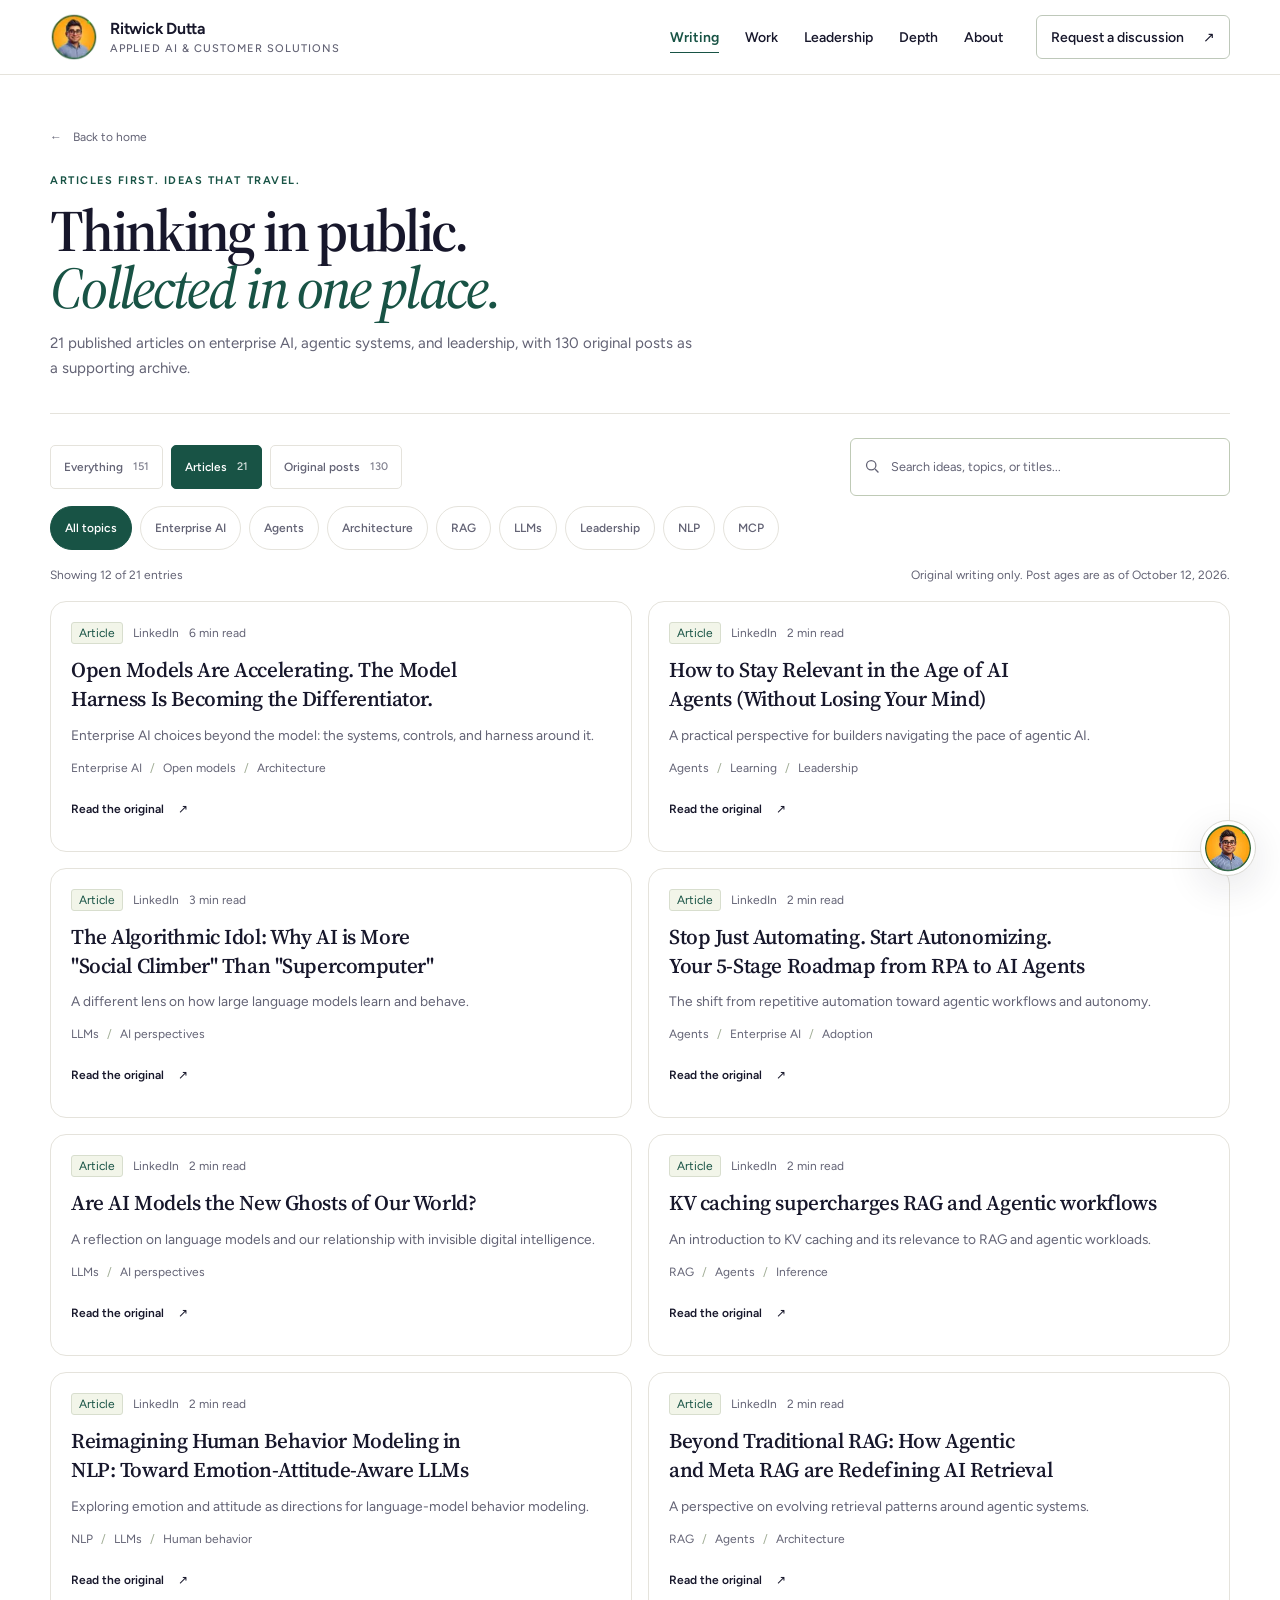
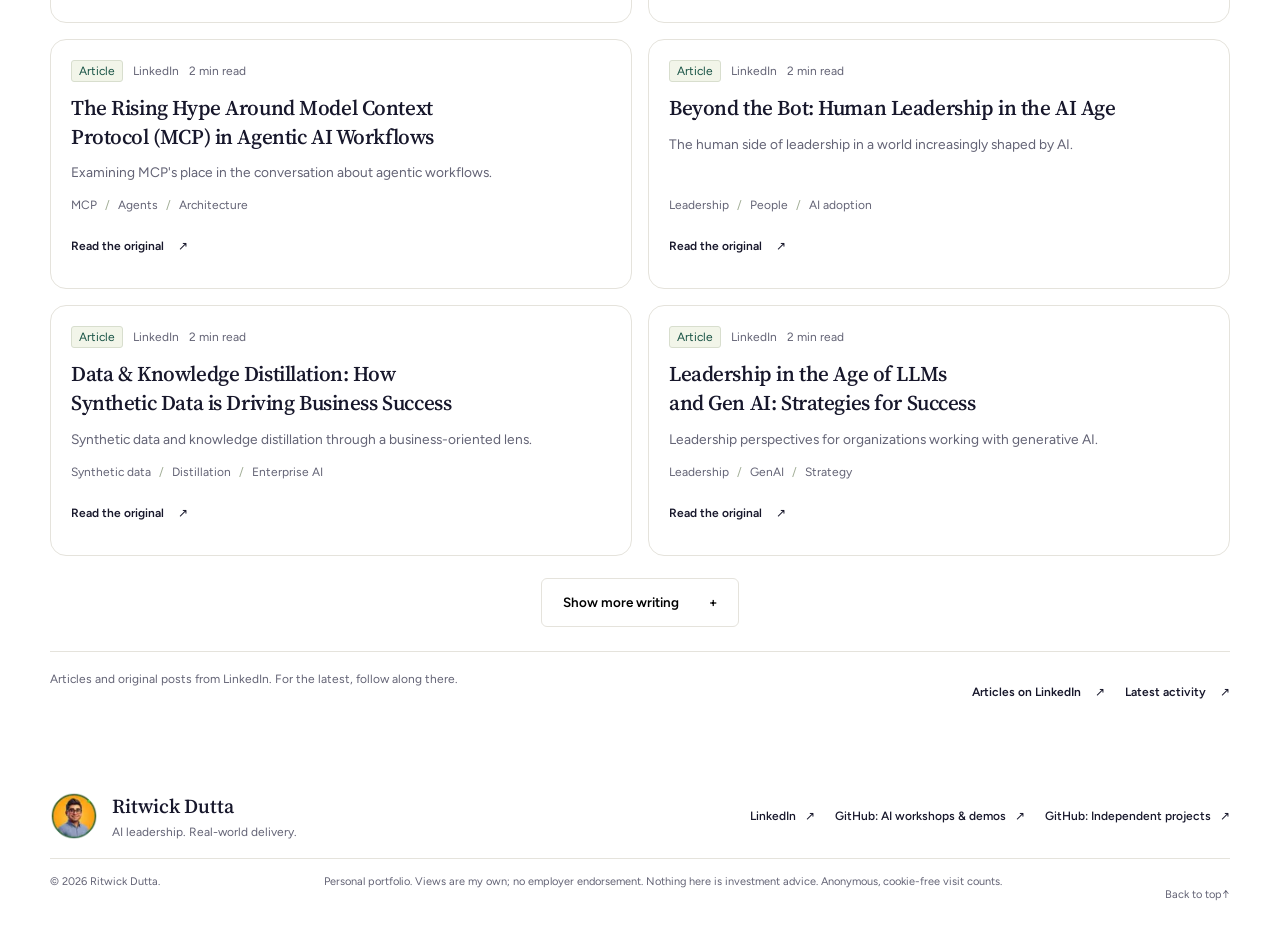
==== writing/index.html @ 92b6b448 "Publish 07fa681f0ef170550c536fca9612215cd30fff46" ====
<!DOCTYPE html><html lang="en"> <head><meta charset="UTF-8"><meta name="viewport" content="width=device-width, initial-scale=1, viewport-fit=cover"><meta name="description" content="Explore Ritwick Dutta's published LinkedIn articles and original posts on enterprise AI, agentic systems, architecture, and leadership."><meta name="author" content="Ritwick Dutta"><meta name="color-scheme" content="light"><meta name="format-detection" content="telephone=no"><meta name="theme-color" content="#ffffff"><meta name="robots" content="index, follow"><link rel="canonical" href="https://ritwickdutta.com/writing/"><link rel="alternate" hreflang="en" href="https://ritwickdutta.com/writing/"><link rel="alternate" hreflang="x-default" href="https://ritwickdutta.com/writing/"><link rel="icon" href="/_astro/brand-icon.CzYwvdHd_UjIq9.png" type="image/png" sizes="32x32"><link rel="apple-touch-icon" href="/_astro/brand-icon.CzYwvdHd_1CFBNq.png" sizes="180x180"><meta property="og:type" content="website"><meta property="og:title" content="Writing on AI, Leadership &amp; Customer Solutions | Ritwick Dutta"><meta property="og:description" content="Explore Ritwick Dutta's published LinkedIn articles and original posts on enterprise AI, agentic systems, architecture, and leadership."><meta property="og:url" content="https://ritwickdutta.com/writing/"><meta property="og:site_name" content="Ritwick Dutta"><meta property="og:locale" content="en_US"><meta property="og:image" content="https://ritwickdutta.com/_astro/social-card.CVUjkVky_3QflY.png"><meta property="og:image:secure_url" content="https://ritwickdutta.com/_astro/social-card.CVUjkVky_3QflY.png"><meta property="og:image:type" content="image/png"><meta property="og:image:width" content="1200"><meta property="og:image:height" content="630"><meta property="og:image:alt" content="Ritwick Dutta. I help enterprises turn AI ambition into capability."><meta name="twitter:card" content="summary_large_image"><meta name="twitter:title" content="Writing on AI, Leadership &amp; Customer Solutions | Ritwick Dutta"><meta name="twitter:description" content="Explore Ritwick Dutta's published LinkedIn articles and original posts on enterprise AI, agentic systems, architecture, and leadership."><meta name="twitter:image" content="https://ritwickdutta.com/_astro/social-card.CVUjkVky_3QflY.png"><meta name="twitter:image:alt" content="Ritwick Dutta. I help enterprises turn AI ambition into capability."><script type="application/ld+json">{"@context":"https://schema.org","@type":"CollectionPage","name":"Writing on AI, Leadership & Customer Solutions | Ritwick Dutta","description":"Explore Ritwick Dutta's published LinkedIn articles and original posts on enterprise AI, agentic systems, architecture, and leadership.","url":"https://ritwickdutta.com/writing/","inLanguage":"en","dateModified":"2026-10-21","isPartOf":{"@type":"WebSite","@id":"https://ritwickdutta.com/#website","name":"Ritwick Dutta - AI leadership and customer solutions","url":"https://ritwickdutta.com/","inLanguage":"en"},"breadcrumb":{"@type":"BreadcrumbList","itemListElement":[{"@type":"ListItem","position":1,"name":"Home","item":"https://ritwickdutta.com/"},{"@type":"ListItem","position":2,"name":"Writing","item":"https://ritwickdutta.com/writing/"}]},"author":{"@type":"Person","@id":"https://ritwickdutta.com/#ritwick-dutta","name":"Ritwick Dutta","url":"https://ritwickdutta.com/","description":"Ritwick Dutta is an applied AI architect at Microsoft focused on AI leadership, customer solutions, enterprise AI adoption, and production-ready GenAI and agentic systems.","image":"https://ritwickdutta.com/_astro/ritwick-portrait.OVi6_BrM_ZoFQlc.webp","jobTitle":"Applied AI Architect","worksFor":{"@type":"Organization","name":"Microsoft"},"homeLocation":{"@type":"Place","name":"Toronto, Canada"},"sameAs":["https://www.linkedin.com/in/ritwickdutta/","https://github.com/ritwickmicrosoft","https://github.com/rtdjin3000"],"knowsAbout":["Applied AI","Generative AI","Agentic systems","AI leadership","Customer solutions","Natural language processing","Machine learning","Data analytics","Database security","Statistical modelling","Quantitative investment management","Data storytelling","MLOps","Responsible AI","AI product development"]},"mainEntity":{"@type":"ItemList","numberOfItems":21,"itemListElement":[{"@type":"ListItem","position":1,"item":{"@type":"Article","headline":"Open Models Are Accelerating. The Model Harness Is Becoming the Differentiator.","url":"https://www.linkedin.com/pulse/open-models-accelerating-model-harness-becoming-ritwick-dutta-2cw9c/","description":"Enterprise AI choices beyond the model: the systems, controls, and harness around it.","keywords":"Enterprise AI, Open models, Architecture","author":{"@id":"https://ritwickdutta.com/#ritwick-dutta"},"isAccessibleForFree":true}},{"@type":"ListItem","position":2,"item":{"@type":"Article","headline":"How to Stay Relevant in the Age of AI Agents (Without Losing Your Mind)","url":"https://www.linkedin.com/pulse/how-stay-relevant-age-ai-agents-without-losing-your-mind-dutta-4cy0c/","description":"A practical perspective for builders navigating the pace of agentic AI.","keywords":"Agents, Learning, Leadership","author":{"@id":"https://ritwickdutta.com/#ritwick-dutta"},"isAccessibleForFree":true}},{"@type":"ListItem","position":3,"item":{"@type":"Article","headline":"The Algorithmic Idol: Why AI is More \"Social Climber\" Than \"Supercomputer\"","url":"https://www.linkedin.com/pulse/algorithmic-idol-why-ai-more-social-climber-than-ritwick-dutta-moowe/","description":"A different lens on how large language models learn and behave.","keywords":"LLMs, AI perspectives","author":{"@id":"https://ritwickdutta.com/#ritwick-dutta"},"isAccessibleForFree":true}},{"@type":"ListItem","position":4,"item":{"@type":"Article","headline":"Stop Just Automating. Start Autonomizing. Your 5-Stage Roadmap from RPA to AI Agents","url":"https://www.linkedin.com/pulse/stop-just-automating-start-autonomizing-your-5-stage-roadmap-dutta-tsume/","description":"The shift from repetitive automation toward agentic workflows and autonomy.","keywords":"Agents, Enterprise AI, Adoption","author":{"@id":"https://ritwickdutta.com/#ritwick-dutta"},"isAccessibleForFree":true}},{"@type":"ListItem","position":5,"item":{"@type":"Article","headline":"Are AI Models the New Ghosts of Our World?","url":"https://www.linkedin.com/pulse/ai-models-new-ghosts-our-world-ritwick-dutta-357we/","description":"A reflection on language models and our relationship with invisible digital intelligence.","keywords":"LLMs, AI perspectives","author":{"@id":"https://ritwickdutta.com/#ritwick-dutta"},"isAccessibleForFree":true}},{"@type":"ListItem","position":6,"item":{"@type":"Article","headline":"KV caching supercharges RAG and Agentic workflows","url":"https://www.linkedin.com/pulse/kv-caching-supercharges-rag-agentic-workflows-ritwick-dutta-4flre/","description":"An introduction to KV caching and its relevance to RAG and agentic workloads.","keywords":"RAG, Agents, Inference","author":{"@id":"https://ritwickdutta.com/#ritwick-dutta"},"isAccessibleForFree":true}},{"@type":"ListItem","position":7,"item":{"@type":"Article","headline":"Reimagining Human Behavior Modeling in NLP: Toward Emotion-Attitude-Aware LLMs","url":"https://www.linkedin.com/pulse/reimagining-human-behavior-modeling-nlp-toward-llms-ritwick-dutta-qd50f/","description":"Exploring emotion and attitude as directions for language-model behavior modeling.","keywords":"NLP, LLMs, Human behavior","author":{"@id":"https://ritwickdutta.com/#ritwick-dutta"},"isAccessibleForFree":true}},{"@type":"ListItem","position":8,"item":{"@type":"Article","headline":"Beyond Traditional RAG: How Agentic and Meta RAG are Redefining AI Retrieval","url":"https://www.linkedin.com/pulse/beyond-traditional-rag-how-agentic-meta-redefining-ai-ritwick-dutta-slkoe/","description":"A perspective on evolving retrieval patterns around agentic systems.","keywords":"RAG, Agents, Architecture","author":{"@id":"https://ritwickdutta.com/#ritwick-dutta"},"isAccessibleForFree":true}},{"@type":"ListItem","position":9,"item":{"@type":"Article","headline":"The Rising Hype Around Model Context Protocol (MCP) in Agentic AI Workflows","url":"https://www.linkedin.com/pulse/rising-hype-around-model-context-protocol-mcp-agentic-ritwick-dutta-v973e/","description":"Examining MCP's place in the conversation about agentic workflows.","keywords":"MCP, Agents, Architecture","author":{"@id":"https://ritwickdutta.com/#ritwick-dutta"},"isAccessibleForFree":true}},{"@type":"ListItem","position":10,"item":{"@type":"Article","headline":"Beyond the Bot: Human Leadership in the AI Age","url":"https://www.linkedin.com/pulse/beyond-bot-human-leadership-ai-age-ritwick-dutta-o4r3e/","description":"The human side of leadership in a world increasingly shaped by AI.","keywords":"Leadership, People, AI adoption","author":{"@id":"https://ritwickdutta.com/#ritwick-dutta"},"isAccessibleForFree":true}},{"@type":"ListItem","position":11,"item":{"@type":"Article","headline":"Data & Knowledge Distillation: How Synthetic Data is Driving Business Success","url":"https://www.linkedin.com/pulse/data-knowledge-distillation-how-synthetic-driving-business-dutta-xwuje/","description":"Synthetic data and knowledge distillation through a business-oriented lens.","keywords":"Synthetic data, Distillation, Enterprise AI","author":{"@id":"https://ritwickdutta.com/#ritwick-dutta"},"isAccessibleForFree":true}},{"@type":"ListItem","position":12,"item":{"@type":"Article","headline":"Leadership in the Age of LLMs and Gen AI: Strategies for Success","url":"https://www.linkedin.com/pulse/leadership-age-llms-gen-ai-strategies-success-ritwick-dutta-u1hye/","description":"Leadership perspectives for organizations working with generative AI.","keywords":"Leadership, GenAI, Strategy","author":{"@id":"https://ritwickdutta.com/#ritwick-dutta"},"isAccessibleForFree":true}},{"@type":"ListItem","position":13,"item":{"@type":"Article","headline":"Top 5 AI Milestones Achieved in 2024","url":"https://www.linkedin.com/pulse/top-5-ai-milestones-achieved-2024-ritwick-dutta-6rxwe/","description":"A retrospective on AI developments in 2024.","keywords":"AI developments, 2024","author":{"@id":"https://ritwickdutta.com/#ritwick-dutta"},"isAccessibleForFree":true}},{"@type":"ListItem","position":14,"item":{"@type":"Article","headline":"Nature's Blueprint: How AI and Ecology Are Reshaping Our World","url":"https://www.linkedin.com/pulse/natures-blueprint-how-ai-ecology-reshaping-our-world-ritwick-dutta-agabe/","description":"A reflection on connections between artificial intelligence and ecology.","keywords":"AI perspectives, Ecology","author":{"@id":"https://ritwickdutta.com/#ritwick-dutta"},"isAccessibleForFree":true}},{"@type":"ListItem","position":15,"item":{"@type":"Article","headline":"Machine Learning Operations (MLOps)","url":"https://www.linkedin.com/pulse/machine-learning-operations-mlops-ritwick-dutta-yowme/","description":"An introduction to the operational side of machine learning.","keywords":"MLOps, Operations","author":{"@id":"https://ritwickdutta.com/#ritwick-dutta"},"isAccessibleForFree":true}},{"@type":"ListItem","position":16,"item":{"@type":"Article","headline":"GPT - OpenAI DevDay Launch!","url":"https://www.linkedin.com/pulse/gpt-openai-devday-launch-ritwick-dutta-rah2e/","description":"Commentary on an OpenAI DevDay launch.","keywords":"OpenAI, GenAI, AI developments","author":{"@id":"https://ritwickdutta.com/#ritwick-dutta"},"isAccessibleForFree":true}},{"@type":"ListItem","position":17,"item":{"@type":"Article","headline":"Artificial Intelligence in Political Science","url":"https://www.linkedin.com/pulse/artificial-intelligence-political-science-ritwick-dutta/","description":"Exploring applications of AI in political science.","keywords":"Applied AI, Political science","author":{"@id":"https://ritwickdutta.com/#ritwick-dutta"},"isAccessibleForFree":true}},{"@type":"ListItem","position":18,"item":{"@type":"Article","headline":"Personalizing a Chatbot with self-supervised learning capabilities","url":"https://www.linkedin.com/pulse/personalizing-chatbot-self-supervised-learning-ritwick-dutta/","description":"A perspective on chatbot personalization and self-supervised learning.","keywords":"Chatbots, Personalization, Learning","author":{"@id":"https://ritwickdutta.com/#ritwick-dutta"},"isAccessibleForFree":true}},{"@type":"ListItem","position":19,"item":{"@type":"Article","headline":"The GCP Enterprise Data Solution Architecture - How to Integrate different types of data sources to generate effective Business Intelligence?","url":"https://www.linkedin.com/pulse/gcp-enterprise-data-solution-architecture-how-integrate-dutta/","description":"Connecting enterprise data sources to business intelligence on Google Cloud.","keywords":"Google Cloud, Data architecture, Business intelligence","author":{"@id":"https://ritwickdutta.com/#ritwick-dutta"},"isAccessibleForFree":true}},{"@type":"ListItem","position":20,"item":{"@type":"Article","headline":"Personalizing a Chatbot - A Simple Architecture","url":"https://www.linkedin.com/pulse/personalizing-chatbot-simple-architecture-ritwick-dutta/","description":"An architectural starting point for chatbot personalization.","keywords":"Chatbots, Personalization, Architecture","author":{"@id":"https://ritwickdutta.com/#ritwick-dutta"},"isAccessibleForFree":true}},{"@type":"ListItem","position":21,"item":{"@type":"Article","headline":"The Importance of AI Altruism","url":"https://www.linkedin.com/pulse/importance-ai-altruism-ritwick-dutta/","description":"A reflection on AI altruism and the purposes of artificial intelligence.","keywords":"Responsible AI, AI perspectives","author":{"@id":"https://ritwickdutta.com/#ritwick-dutta"},"isAccessibleForFree":true}}]}}</script><script async data-goatcounter="https://ritwickdutta.goatcounter.com/count" src="https://gc.zgo.at/count.js"></script><title>Writing on AI, Leadership &amp; Customer Solutions | Ritwick Dutta</title><link rel="stylesheet" href="/_astro/Layout.BY8tpHe6.css"></head> <body> <a class="skip-link" href="#main">Skip to content</a> <header class="site-header"> <div class="container header-inner"> <a class="brand" href="/" aria-label="Ritwick Dutta - home"> <img src="/_astro/brand-logo.Cd5ExV_H_Z2owRTU.webp" srcset="/_astro/brand-logo.Cd5ExV_H_Z2owRTU.webp 54w, /_astro/brand-logo.Cd5ExV_H_Z2nDy6W.webp 108w" alt sizes="54px" loading="eager" decoding="async" width="54" height="54" class="brand-logo"> <span>Ritwick Dutta<span class="brand-caption">APPLIED AI & CUSTOMER SOLUTIONS</span></span> </a> <button class="menu-toggle" data-menu-toggle aria-expanded="false" aria-controls="site-navigation" hidden> <span data-menu-label>Menu</span><span class="menu-lines" aria-hidden="true"></span> </button> <nav class="site-nav" id="site-navigation" aria-label="Main navigation"> <a href="/writing/" data-nav-target="writing" aria-current="page">Writing</a> <a href="/#work" data-nav-target="work">Work</a> <a href="/#leadership" data-nav-target="leadership">Leadership</a> <a href="/#depth" data-nav-target="depth">Depth</a> <a href="/#about" data-nav-target="about">About</a> <a class="nav-connect" href="mailto:rittwick.dutta@gmail.com" data-open-assistant="discussion">Request a discussion <span aria-hidden="true">&nearr;</span></a> </nav> </div> <div class="reading-progress" data-reading-progress aria-hidden="true"></div> </header> <main id="main">  <section class="container page-heading" id="top"> <a class="breadcrumb" href="/"><span aria-hidden="true">&larr;</span>Back to home</a> <p class="eyebrow">ARTICLES FIRST. IDEAS THAT TRAVEL.</p> <h1>Thinking in public.<br><em>Collected in one place.</em></h1> <p class="page-intro">21 published articles on enterprise AI, agentic systems, and leadership, with 130 original posts as a supporting archive.</p> </section> <section class="container archive-section" aria-label="Published writing" data-writing-archive> <div class="archive-toolbar" data-writing-controls hidden> <div class="archive-toolbar-top"> <div class="filter-group" role="group" aria-label="Filter writing"> <button class="filter-button" data-writing-filter="all" aria-pressed="false" aria-controls="writing-grid">Everything<span>151</span></button><button class="filter-button" data-writing-filter="article" aria-pressed="true" aria-controls="writing-grid">Articles<span>21</span></button><button class="filter-button" data-writing-filter="post" aria-pressed="false" aria-controls="writing-grid">Original posts<span>130</span></button> </div> <label class="archive-search"><span class="sr-only">Search writing titles, summaries, and topics</span><svg viewBox="0 0 20 20" aria-hidden="true"><circle cx="8.5" cy="8.5" r="5.5"></circle><path d="m13 13 4 4"></path></svg><input type="search" data-writing-search placeholder="Search ideas, topics, or titles..." autocomplete="off"></label> </div> <div class="topic-filter-row"> <div class="filter-group topic-filter-group" role="group" aria-label="Filter by topic" data-writing-topics> <button type="button" class="filter-button topic-pill" data-topic-filter="all" aria-pressed="true" aria-controls="writing-grid">All topics</button> <button type="button" class="filter-button topic-pill" data-topic-filter="Enterprise AI" aria-pressed="false" aria-controls="writing-grid">Enterprise AI</button><button type="button" class="filter-button topic-pill" data-topic-filter="Agents" aria-pressed="false" aria-controls="writing-grid">Agents</button><button type="button" class="filter-button topic-pill" data-topic-filter="Architecture" aria-pressed="false" aria-controls="writing-grid">Architecture</button><button type="button" class="filter-button topic-pill" data-topic-filter="RAG" aria-pressed="false" aria-controls="writing-grid">RAG</button><button type="button" class="filter-button topic-pill" data-topic-filter="LLMs" aria-pressed="false" aria-controls="writing-grid">LLMs</button><button type="button" class="filter-button topic-pill" data-topic-filter="Leadership" aria-pressed="false" aria-controls="writing-grid">Leadership</button><button type="button" class="filter-button topic-pill" data-topic-filter="NLP" aria-pressed="false" aria-controls="writing-grid">NLP</button><button type="button" class="filter-button topic-pill" data-topic-filter="MCP" aria-pressed="false" aria-controls="writing-grid">MCP</button> </div> <button type="button" class="filter-button filter-reset" data-writing-reset hidden>Reset filters</button> </div> </div> <div class="archive-info"> <p data-writing-count role="status" aria-live="polite">151 entries</p> <p>Original writing only. Post ages are as of October 12, 2026.</p> </div> <div class="archive-grid" id="writing-grid"> <article class="archive-card" data-writing-card data-kind="article" data-topics="Enterprise AI|Open models|Architecture" data-search="Open Models Are Accelerating. The Model Harness Is Becoming the Differentiator. Enterprise AI choices beyond the model: the systems, controls, and harness around it. Enterprise AI Open models Architecture"> <div class="project-meta"><span class="type-badge">Article</span><span>LinkedIn</span><span>6 min read</span></div> <h2><a href="https://www.linkedin.com/pulse/open-models-accelerating-model-harness-becoming-ritwick-dutta-2cw9c/" target="_blank" rel="noopener noreferrer">Open Models Are Accelerating. The Model Harness Is Becoming the Differentiator.<span class="sr-only"> (opens in a new tab)</span></a></h2> <p>Enterprise AI choices beyond the model: the systems, controls, and harness around it.</p> <ul class="tags" aria-label="Topics"><li data-topic-tag="Enterprise AI">Enterprise AI</li><li data-topic-tag="Open models">Open models</li><li data-topic-tag="Architecture">Architecture</li></ul> <a class="text-link" href="https://www.linkedin.com/pulse/open-models-accelerating-model-harness-becoming-ritwick-dutta-2cw9c/" target="_blank" rel="noopener noreferrer">Read the original<span class="sr-only">: Open Models Are Accelerating. The Model Harness Is Becoming the Differentiator. (opens in a new tab)</span><span aria-hidden="true">&nearr;</span></a> </article><article class="archive-card" data-writing-card data-kind="article" data-topics="Agents|Learning|Leadership" data-search="How to Stay Relevant in the Age of AI Agents (Without Losing Your Mind) A practical perspective for builders navigating the pace of agentic AI. Agents Learning Leadership"> <div class="project-meta"><span class="type-badge">Article</span><span>LinkedIn</span><span>2 min read</span></div> <h2><a href="https://www.linkedin.com/pulse/how-stay-relevant-age-ai-agents-without-losing-your-mind-dutta-4cy0c/" target="_blank" rel="noopener noreferrer">How to Stay Relevant in the Age of AI Agents (Without Losing Your Mind)<span class="sr-only"> (opens in a new tab)</span></a></h2> <p>A practical perspective for builders navigating the pace of agentic AI.</p> <ul class="tags" aria-label="Topics"><li data-topic-tag="Agents">Agents</li><li data-topic-tag="Learning">Learning</li><li data-topic-tag="Leadership">Leadership</li></ul> <a class="text-link" href="https://www.linkedin.com/pulse/how-stay-relevant-age-ai-agents-without-losing-your-mind-dutta-4cy0c/" target="_blank" rel="noopener noreferrer">Read the original<span class="sr-only">: How to Stay Relevant in the Age of AI Agents (Without Losing Your Mind) (opens in a new tab)</span><span aria-hidden="true">&nearr;</span></a> </article><article class="archive-card" data-writing-card data-kind="article" data-topics="LLMs|AI perspectives" data-search="The Algorithmic Idol: Why AI is More &quot;Social Climber&quot; Than &quot;Supercomputer&quot; A different lens on how large language models learn and behave. LLMs AI perspectives"> <div class="project-meta"><span class="type-badge">Article</span><span>LinkedIn</span><span>3 min read</span></div> <h2><a href="https://www.linkedin.com/pulse/algorithmic-idol-why-ai-more-social-climber-than-ritwick-dutta-moowe/" target="_blank" rel="noopener noreferrer">The Algorithmic Idol: Why AI is More &quot;Social Climber&quot; Than &quot;Supercomputer&quot;<span class="sr-only"> (opens in a new tab)</span></a></h2> <p>A different lens on how large language models learn and behave.</p> <ul class="tags" aria-label="Topics"><li data-topic-tag="LLMs">LLMs</li><li data-topic-tag="AI perspectives">AI perspectives</li></ul> <a class="text-link" href="https://www.linkedin.com/pulse/algorithmic-idol-why-ai-more-social-climber-than-ritwick-dutta-moowe/" target="_blank" rel="noopener noreferrer">Read the original<span class="sr-only">: The Algorithmic Idol: Why AI is More &quot;Social Climber&quot; Than &quot;Supercomputer&quot; (opens in a new tab)</span><span aria-hidden="true">&nearr;</span></a> </article><article class="archive-card" data-writing-card data-kind="article" data-topics="Agents|Enterprise AI|Adoption" data-search="Stop Just Automating. Start Autonomizing. Your 5-Stage Roadmap from RPA to AI Agents The shift from repetitive automation toward agentic workflows and autonomy. Agents Enterprise AI Adoption"> <div class="project-meta"><span class="type-badge">Article</span><span>LinkedIn</span><span>2 min read</span></div> <h2><a href="https://www.linkedin.com/pulse/stop-just-automating-start-autonomizing-your-5-stage-roadmap-dutta-tsume/" target="_blank" rel="noopener noreferrer">Stop Just Automating. Start Autonomizing. Your 5-Stage Roadmap from RPA to AI Agents<span class="sr-only"> (opens in a new tab)</span></a></h2> <p>The shift from repetitive automation toward agentic workflows and autonomy.</p> <ul class="tags" aria-label="Topics"><li data-topic-tag="Agents">Agents</li><li data-topic-tag="Enterprise AI">Enterprise AI</li><li data-topic-tag="Adoption">Adoption</li></ul> <a class="text-link" href="https://www.linkedin.com/pulse/stop-just-automating-start-autonomizing-your-5-stage-roadmap-dutta-tsume/" target="_blank" rel="noopener noreferrer">Read the original<span class="sr-only">: Stop Just Automating. Start Autonomizing. Your 5-Stage Roadmap from RPA to AI Agents (opens in a new tab)</span><span aria-hidden="true">&nearr;</span></a> </article><article class="archive-card" data-writing-card data-kind="article" data-topics="LLMs|AI perspectives" data-search="Are AI Models the New Ghosts of Our World? A reflection on language models and our relationship with invisible digital intelligence. LLMs AI perspectives"> <div class="project-meta"><span class="type-badge">Article</span><span>LinkedIn</span><span>2 min read</span></div> <h2><a href="https://www.linkedin.com/pulse/ai-models-new-ghosts-our-world-ritwick-dutta-357we/" target="_blank" rel="noopener noreferrer">Are AI Models the New Ghosts of Our World?<span class="sr-only"> (opens in a new tab)</span></a></h2> <p>A reflection on language models and our relationship with invisible digital intelligence.</p> <ul class="tags" aria-label="Topics"><li data-topic-tag="LLMs">LLMs</li><li data-topic-tag="AI perspectives">AI perspectives</li></ul> <a class="text-link" href="https://www.linkedin.com/pulse/ai-models-new-ghosts-our-world-ritwick-dutta-357we/" target="_blank" rel="noopener noreferrer">Read the original<span class="sr-only">: Are AI Models the New Ghosts of Our World? (opens in a new tab)</span><span aria-hidden="true">&nearr;</span></a> </article><article class="archive-card" data-writing-card data-kind="article" data-topics="RAG|Agents|Inference" data-search="KV caching supercharges RAG and Agentic workflows An introduction to KV caching and its relevance to RAG and agentic workloads. RAG Agents Inference"> <div class="project-meta"><span class="type-badge">Article</span><span>LinkedIn</span><span>2 min read</span></div> <h2><a href="https://www.linkedin.com/pulse/kv-caching-supercharges-rag-agentic-workflows-ritwick-dutta-4flre/" target="_blank" rel="noopener noreferrer">KV caching supercharges RAG and Agentic workflows<span class="sr-only"> (opens in a new tab)</span></a></h2> <p>An introduction to KV caching and its relevance to RAG and agentic workloads.</p> <ul class="tags" aria-label="Topics"><li data-topic-tag="RAG">RAG</li><li data-topic-tag="Agents">Agents</li><li data-topic-tag="Inference">Inference</li></ul> <a class="text-link" href="https://www.linkedin.com/pulse/kv-caching-supercharges-rag-agentic-workflows-ritwick-dutta-4flre/" target="_blank" rel="noopener noreferrer">Read the original<span class="sr-only">: KV caching supercharges RAG and Agentic workflows (opens in a new tab)</span><span aria-hidden="true">&nearr;</span></a> </article><article class="archive-card" data-writing-card data-kind="article" data-topics="NLP|LLMs|Human behavior" data-search="Reimagining Human Behavior Modeling in NLP: Toward Emotion-Attitude-Aware LLMs Exploring emotion and attitude as directions for language-model behavior modeling. NLP LLMs Human behavior"> <div class="project-meta"><span class="type-badge">Article</span><span>LinkedIn</span><span>2 min read</span></div> <h2><a href="https://www.linkedin.com/pulse/reimagining-human-behavior-modeling-nlp-toward-llms-ritwick-dutta-qd50f/" target="_blank" rel="noopener noreferrer">Reimagining Human Behavior Modeling in NLP: Toward Emotion-Attitude-Aware LLMs<span class="sr-only"> (opens in a new tab)</span></a></h2> <p>Exploring emotion and attitude as directions for language-model behavior modeling.</p> <ul class="tags" aria-label="Topics"><li data-topic-tag="NLP">NLP</li><li data-topic-tag="LLMs">LLMs</li><li data-topic-tag="Human behavior">Human behavior</li></ul> <a class="text-link" href="https://www.linkedin.com/pulse/reimagining-human-behavior-modeling-nlp-toward-llms-ritwick-dutta-qd50f/" target="_blank" rel="noopener noreferrer">Read the original<span class="sr-only">: Reimagining Human Behavior Modeling in NLP: Toward Emotion-Attitude-Aware LLMs (opens in a new tab)</span><span aria-hidden="true">&nearr;</span></a> </article><article class="archive-card" data-writing-card data-kind="article" data-topics="RAG|Agents|Architecture" data-search="Beyond Traditional RAG: How Agentic and Meta RAG are Redefining AI Retrieval A perspective on evolving retrieval patterns around agentic systems. RAG Agents Architecture"> <div class="project-meta"><span class="type-badge">Article</span><span>LinkedIn</span><span>2 min read</span></div> <h2><a href="https://www.linkedin.com/pulse/beyond-traditional-rag-how-agentic-meta-redefining-ai-ritwick-dutta-slkoe/" target="_blank" rel="noopener noreferrer">Beyond Traditional RAG: How Agentic and Meta RAG are Redefining AI Retrieval<span class="sr-only"> (opens in a new tab)</span></a></h2> <p>A perspective on evolving retrieval patterns around agentic systems.</p> <ul class="tags" aria-label="Topics"><li data-topic-tag="RAG">RAG</li><li data-topic-tag="Agents">Agents</li><li data-topic-tag="Architecture">Architecture</li></ul> <a class="text-link" href="https://www.linkedin.com/pulse/beyond-traditional-rag-how-agentic-meta-redefining-ai-ritwick-dutta-slkoe/" target="_blank" rel="noopener noreferrer">Read the original<span class="sr-only">: Beyond Traditional RAG: How Agentic and Meta RAG are Redefining AI Retrieval (opens in a new tab)</span><span aria-hidden="true">&nearr;</span></a> </article><article class="archive-card" data-writing-card data-kind="article" data-topics="MCP|Agents|Architecture" data-search="The Rising Hype Around Model Context Protocol (MCP) in Agentic AI Workflows Examining MCP's place in the conversation about agentic workflows. MCP Agents Architecture"> <div class="project-meta"><span class="type-badge">Article</span><span>LinkedIn</span><span>2 min read</span></div> <h2><a href="https://www.linkedin.com/pulse/rising-hype-around-model-context-protocol-mcp-agentic-ritwick-dutta-v973e/" target="_blank" rel="noopener noreferrer">The Rising Hype Around Model Context Protocol (MCP) in Agentic AI Workflows<span class="sr-only"> (opens in a new tab)</span></a></h2> <p>Examining MCP&#39;s place in the conversation about agentic workflows.</p> <ul class="tags" aria-label="Topics"><li data-topic-tag="MCP">MCP</li><li data-topic-tag="Agents">Agents</li><li data-topic-tag="Architecture">Architecture</li></ul> <a class="text-link" href="https://www.linkedin.com/pulse/rising-hype-around-model-context-protocol-mcp-agentic-ritwick-dutta-v973e/" target="_blank" rel="noopener noreferrer">Read the original<span class="sr-only">: The Rising Hype Around Model Context Protocol (MCP) in Agentic AI Workflows (opens in a new tab)</span><span aria-hidden="true">&nearr;</span></a> </article><article class="archive-card" data-writing-card data-kind="article" data-topics="Leadership|People|AI adoption" data-search="Beyond the Bot: Human Leadership in the AI Age The human side of leadership in a world increasingly shaped by AI. Leadership People AI adoption"> <div class="project-meta"><span class="type-badge">Article</span><span>LinkedIn</span><span>2 min read</span></div> <h2><a href="https://www.linkedin.com/pulse/beyond-bot-human-leadership-ai-age-ritwick-dutta-o4r3e/" target="_blank" rel="noopener noreferrer">Beyond the Bot: Human Leadership in the AI Age<span class="sr-only"> (opens in a new tab)</span></a></h2> <p>The human side of leadership in a world increasingly shaped by AI.</p> <ul class="tags" aria-label="Topics"><li data-topic-tag="Leadership">Leadership</li><li data-topic-tag="People">People</li><li data-topic-tag="AI adoption">AI adoption</li></ul> <a class="text-link" href="https://www.linkedin.com/pulse/beyond-bot-human-leadership-ai-age-ritwick-dutta-o4r3e/" target="_blank" rel="noopener noreferrer">Read the original<span class="sr-only">: Beyond the Bot: Human Leadership in the AI Age (opens in a new tab)</span><span aria-hidden="true">&nearr;</span></a> </article><article class="archive-card" data-writing-card data-kind="article" data-topics="Synthetic data|Distillation|Enterprise AI" data-search="Data &amp; Knowledge Distillation: How Synthetic Data is Driving Business Success Synthetic data and knowledge distillation through a business-oriented lens. Synthetic data Distillation Enterprise AI"> <div class="project-meta"><span class="type-badge">Article</span><span>LinkedIn</span><span>2 min read</span></div> <h2><a href="https://www.linkedin.com/pulse/data-knowledge-distillation-how-synthetic-driving-business-dutta-xwuje/" target="_blank" rel="noopener noreferrer">Data &amp; Knowledge Distillation: How Synthetic Data is Driving Business Success<span class="sr-only"> (opens in a new tab)</span></a></h2> <p>Synthetic data and knowledge distillation through a business-oriented lens.</p> <ul class="tags" aria-label="Topics"><li data-topic-tag="Synthetic data">Synthetic data</li><li data-topic-tag="Distillation">Distillation</li><li data-topic-tag="Enterprise AI">Enterprise AI</li></ul> <a class="text-link" href="https://www.linkedin.com/pulse/data-knowledge-distillation-how-synthetic-driving-business-dutta-xwuje/" target="_blank" rel="noopener noreferrer">Read the original<span class="sr-only">: Data &amp; Knowledge Distillation: How Synthetic Data is Driving Business Success (opens in a new tab)</span><span aria-hidden="true">&nearr;</span></a> </article><article class="archive-card" data-writing-card data-kind="article" data-topics="Leadership|GenAI|Strategy" data-search="Leadership in the Age of LLMs and Gen AI: Strategies for Success Leadership perspectives for organizations working with generative AI. Leadership GenAI Strategy"> <div class="project-meta"><span class="type-badge">Article</span><span>LinkedIn</span><span>2 min read</span></div> <h2><a href="https://www.linkedin.com/pulse/leadership-age-llms-gen-ai-strategies-success-ritwick-dutta-u1hye/" target="_blank" rel="noopener noreferrer">Leadership in the Age of LLMs and Gen AI: Strategies for Success<span class="sr-only"> (opens in a new tab)</span></a></h2> <p>Leadership perspectives for organizations working with generative AI.</p> <ul class="tags" aria-label="Topics"><li data-topic-tag="Leadership">Leadership</li><li data-topic-tag="GenAI">GenAI</li><li data-topic-tag="Strategy">Strategy</li></ul> <a class="text-link" href="https://www.linkedin.com/pulse/leadership-age-llms-gen-ai-strategies-success-ritwick-dutta-u1hye/" target="_blank" rel="noopener noreferrer">Read the original<span class="sr-only">: Leadership in the Age of LLMs and Gen AI: Strategies for Success (opens in a new tab)</span><span aria-hidden="true">&nearr;</span></a> </article><article class="archive-card" data-writing-card data-kind="article" data-topics="AI developments|2024" data-search="Top 5 AI Milestones Achieved in 2024 A retrospective on AI developments in 2024. AI developments 2024"> <div class="project-meta"><span class="type-badge">Article</span><span>LinkedIn</span><span>2 min read</span></div> <h2><a href="https://www.linkedin.com/pulse/top-5-ai-milestones-achieved-2024-ritwick-dutta-6rxwe/" target="_blank" rel="noopener noreferrer">Top 5 AI Milestones Achieved in 2024<span class="sr-only"> (opens in a new tab)</span></a></h2> <p>A retrospective on AI developments in 2024.</p> <ul class="tags" aria-label="Topics"><li data-topic-tag="AI developments">AI developments</li><li data-topic-tag="2024">2024</li></ul> <a class="text-link" href="https://www.linkedin.com/pulse/top-5-ai-milestones-achieved-2024-ritwick-dutta-6rxwe/" target="_blank" rel="noopener noreferrer">Read the original<span class="sr-only">: Top 5 AI Milestones Achieved in 2024 (opens in a new tab)</span><span aria-hidden="true">&nearr;</span></a> </article><article class="archive-card" data-writing-card data-kind="article" data-topics="AI perspectives|Ecology" data-search="Nature's Blueprint: How AI and Ecology Are Reshaping Our World A reflection on connections between artificial intelligence and ecology. AI perspectives Ecology"> <div class="project-meta"><span class="type-badge">Article</span><span>LinkedIn</span><span>2 min read</span></div> <h2><a href="https://www.linkedin.com/pulse/natures-blueprint-how-ai-ecology-reshaping-our-world-ritwick-dutta-agabe/" target="_blank" rel="noopener noreferrer">Nature&#39;s Blueprint: How AI and Ecology Are Reshaping Our World<span class="sr-only"> (opens in a new tab)</span></a></h2> <p>A reflection on connections between artificial intelligence and ecology.</p> <ul class="tags" aria-label="Topics"><li data-topic-tag="AI perspectives">AI perspectives</li><li data-topic-tag="Ecology">Ecology</li></ul> <a class="text-link" href="https://www.linkedin.com/pulse/natures-blueprint-how-ai-ecology-reshaping-our-world-ritwick-dutta-agabe/" target="_blank" rel="noopener noreferrer">Read the original<span class="sr-only">: Nature&#39;s Blueprint: How AI and Ecology Are Reshaping Our World (opens in a new tab)</span><span aria-hidden="true">&nearr;</span></a> </article><article class="archive-card" data-writing-card data-kind="article" data-topics="MLOps|Operations" data-search="Machine Learning Operations (MLOps) An introduction to the operational side of machine learning. MLOps Operations"> <div class="project-meta"><span class="type-badge">Article</span><span>LinkedIn</span><span>1 min read</span></div> <h2><a href="https://www.linkedin.com/pulse/machine-learning-operations-mlops-ritwick-dutta-yowme/" target="_blank" rel="noopener noreferrer">Machine Learning Operations (MLOps)<span class="sr-only"> (opens in a new tab)</span></a></h2> <p>An introduction to the operational side of machine learning.</p> <ul class="tags" aria-label="Topics"><li data-topic-tag="MLOps">MLOps</li><li data-topic-tag="Operations">Operations</li></ul> <a class="text-link" href="https://www.linkedin.com/pulse/machine-learning-operations-mlops-ritwick-dutta-yowme/" target="_blank" rel="noopener noreferrer">Read the original<span class="sr-only">: Machine Learning Operations (MLOps) (opens in a new tab)</span><span aria-hidden="true">&nearr;</span></a> </article><article class="archive-card" data-writing-card data-kind="article" data-topics="OpenAI|GenAI|AI developments" data-search="GPT - OpenAI DevDay Launch! Commentary on an OpenAI DevDay launch. OpenAI GenAI AI developments"> <div class="project-meta"><span class="type-badge">Article</span><span>LinkedIn</span><span>3 min read</span></div> <h2><a href="https://www.linkedin.com/pulse/gpt-openai-devday-launch-ritwick-dutta-rah2e/" target="_blank" rel="noopener noreferrer">GPT - OpenAI DevDay Launch!<span class="sr-only"> (opens in a new tab)</span></a></h2> <p>Commentary on an OpenAI DevDay launch.</p> <ul class="tags" aria-label="Topics"><li data-topic-tag="OpenAI">OpenAI</li><li data-topic-tag="GenAI">GenAI</li><li data-topic-tag="AI developments">AI developments</li></ul> <a class="text-link" href="https://www.linkedin.com/pulse/gpt-openai-devday-launch-ritwick-dutta-rah2e/" target="_blank" rel="noopener noreferrer">Read the original<span class="sr-only">: GPT - OpenAI DevDay Launch! (opens in a new tab)</span><span aria-hidden="true">&nearr;</span></a> </article><article class="archive-card" data-writing-card data-kind="article" data-topics="Applied AI|Political science" data-search="Artificial Intelligence in Political Science Exploring applications of AI in political science. Applied AI Political science"> <div class="project-meta"><span class="type-badge">Article</span><span>LinkedIn</span><span>2 min read</span></div> <h2><a href="https://www.linkedin.com/pulse/artificial-intelligence-political-science-ritwick-dutta/" target="_blank" rel="noopener noreferrer">Artificial Intelligence in Political Science<span class="sr-only"> (opens in a new tab)</span></a></h2> <p>Exploring applications of AI in political science.</p> <ul class="tags" aria-label="Topics"><li data-topic-tag="Applied AI">Applied AI</li><li data-topic-tag="Political science">Political science</li></ul> <a class="text-link" href="https://www.linkedin.com/pulse/artificial-intelligence-political-science-ritwick-dutta/" target="_blank" rel="noopener noreferrer">Read the original<span class="sr-only">: Artificial Intelligence in Political Science (opens in a new tab)</span><span aria-hidden="true">&nearr;</span></a> </article><article class="archive-card" data-writing-card data-kind="article" data-topics="Chatbots|Personalization|Learning" data-search="Personalizing a Chatbot with self-supervised learning capabilities A perspective on chatbot personalization and self-supervised learning. Chatbots Personalization Learning"> <div class="project-meta"><span class="type-badge">Article</span><span>LinkedIn</span><span>2 min read</span></div> <h2><a href="https://www.linkedin.com/pulse/personalizing-chatbot-self-supervised-learning-ritwick-dutta/" target="_blank" rel="noopener noreferrer">Personalizing a Chatbot with self-supervised learning capabilities<span class="sr-only"> (opens in a new tab)</span></a></h2> <p>A perspective on chatbot personalization and self-supervised learning.</p> <ul class="tags" aria-label="Topics"><li data-topic-tag="Chatbots">Chatbots</li><li data-topic-tag="Personalization">Personalization</li><li data-topic-tag="Learning">Learning</li></ul> <a class="text-link" href="https://www.linkedin.com/pulse/personalizing-chatbot-self-supervised-learning-ritwick-dutta/" target="_blank" rel="noopener noreferrer">Read the original<span class="sr-only">: Personalizing a Chatbot with self-supervised learning capabilities (opens in a new tab)</span><span aria-hidden="true">&nearr;</span></a> </article><article class="archive-card" data-writing-card data-kind="article" data-topics="Google Cloud|Data architecture|Business intelligence" data-search="The GCP Enterprise Data Solution Architecture - How to Integrate different types of data sources to generate effective Business Intelligence? Connecting enterprise data sources to business intelligence on Google Cloud. Google Cloud Data architecture Business intelligence"> <div class="project-meta"><span class="type-badge">Article</span><span>LinkedIn</span><span>3 min read</span></div> <h2><a href="https://www.linkedin.com/pulse/gcp-enterprise-data-solution-architecture-how-integrate-dutta/" target="_blank" rel="noopener noreferrer">The GCP Enterprise Data Solution Architecture - How to Integrate different types of data sources to generate effective Business Intelligence?<span class="sr-only"> (opens in a new tab)</span></a></h2> <p>Connecting enterprise data sources to business intelligence on Google Cloud.</p> <ul class="tags" aria-label="Topics"><li data-topic-tag="Google Cloud">Google Cloud</li><li data-topic-tag="Data architecture">Data architecture</li><li data-topic-tag="Business intelligence">Business intelligence</li></ul> <a class="text-link" href="https://www.linkedin.com/pulse/gcp-enterprise-data-solution-architecture-how-integrate-dutta/" target="_blank" rel="noopener noreferrer">Read the original<span class="sr-only">: The GCP Enterprise Data Solution Architecture - How to Integrate different types of data sources to generate effective Business Intelligence? (opens in a new tab)</span><span aria-hidden="true">&nearr;</span></a> </article><article class="archive-card" data-writing-card data-kind="article" data-topics="Chatbots|Personalization|Architecture" data-search="Personalizing a Chatbot - A Simple Architecture An architectural starting point for chatbot personalization. Chatbots Personalization Architecture"> <div class="project-meta"><span class="type-badge">Article</span><span>LinkedIn</span><span>1 min read</span></div> <h2><a href="https://www.linkedin.com/pulse/personalizing-chatbot-simple-architecture-ritwick-dutta/" target="_blank" rel="noopener noreferrer">Personalizing a Chatbot - A Simple Architecture<span class="sr-only"> (opens in a new tab)</span></a></h2> <p>An architectural starting point for chatbot personalization.</p> <ul class="tags" aria-label="Topics"><li data-topic-tag="Chatbots">Chatbots</li><li data-topic-tag="Personalization">Personalization</li><li data-topic-tag="Architecture">Architecture</li></ul> <a class="text-link" href="https://www.linkedin.com/pulse/personalizing-chatbot-simple-architecture-ritwick-dutta/" target="_blank" rel="noopener noreferrer">Read the original<span class="sr-only">: Personalizing a Chatbot - A Simple Architecture (opens in a new tab)</span><span aria-hidden="true">&nearr;</span></a> </article><article class="archive-card" data-writing-card data-kind="article" data-topics="Responsible AI|AI perspectives" data-search="The Importance of AI Altruism A reflection on AI altruism and the purposes of artificial intelligence. Responsible AI AI perspectives"> <div class="project-meta"><span class="type-badge">Article</span><span>LinkedIn</span><span>1 min read</span></div> <h2><a href="https://www.linkedin.com/pulse/importance-ai-altruism-ritwick-dutta/" target="_blank" rel="noopener noreferrer">The Importance of AI Altruism<span class="sr-only"> (opens in a new tab)</span></a></h2> <p>A reflection on AI altruism and the purposes of artificial intelligence.</p> <ul class="tags" aria-label="Topics"><li data-topic-tag="Responsible AI">Responsible AI</li><li data-topic-tag="AI perspectives">AI perspectives</li></ul> <a class="text-link" href="https://www.linkedin.com/pulse/importance-ai-altruism-ritwick-dutta/" target="_blank" rel="noopener noreferrer">Read the original<span class="sr-only">: The Importance of AI Altruism (opens in a new tab)</span><span aria-hidden="true">&nearr;</span></a> </article><article class="archive-card" data-writing-card data-kind="post" data-topics="Agents|Enterprise AI" data-search="Confessions of a Corporate AI Agent: A Story of Infinite Compute and 47-Step Approvals I can process 400 pages of data in 9 seconds. 🚀 But I’ve been waiting on an IT access ticket for 3 weeks. 😩 Welcome to the life of an Enterprise AI Agent. Day 1: The CEO introduces me as “the future of work.” 🌟 Day 2: IT says I need my manager’s approval... Agents Enterprise AI"> <div class="project-meta"><span class="type-badge">Post</span><span>LinkedIn</span><span>4d ago</span></div> <h2><a href="https://www.linkedin.com/feed/update/urn:li:activity:7513832639858925568/" target="_blank" rel="noopener noreferrer">Confessions of a Corporate AI Agent: A Story of Infinite Compute and 47-Step Approvals<span class="sr-only"> (opens in a new tab)</span></a></h2> <p>I can process 400 pages of data in 9 seconds. 🚀 But I’ve been waiting on an IT access ticket for 3 weeks. 😩 Welcome to the life of an Enterprise AI Agent. Day 1: The CEO introduces me as “the future of work.” 🌟 Day 2: IT says I need my manager’s approval...</p> <ul class="tags" aria-label="Topics"><li data-topic-tag="Agents">Agents</li><li data-topic-tag="Enterprise AI">Enterprise AI</li></ul> <a class="text-link" href="https://www.linkedin.com/feed/update/urn:li:activity:7513832639858925568/" target="_blank" rel="noopener noreferrer">Read the original<span class="sr-only">: Confessions of a Corporate AI Agent: A Story of Infinite Compute and 47-Step Approvals (opens in a new tab)</span><span aria-hidden="true">&nearr;</span></a> </article><article class="archive-card" data-writing-card data-kind="post" data-topics="Agents|Enterprise AI|Architecture" data-search="The next phase of Enterprise AI won't be won by the organization with the cheapest model. It will be won by the organization with the lowest cost per successful business outcome. Most AI cost discussions focus on infrastructure: ☁️ Serverless ⚡ Reserved Capacity 🧠 Open Models In reality, the biggest savings often come from architecture decisions:... Agents Enterprise AI Architecture"> <div class="project-meta"><span class="type-badge">Post</span><span>LinkedIn</span><span>1mo ago</span></div> <h2><a href="https://www.linkedin.com/feed/update/urn:li:activity:7502970700446449665/" target="_blank" rel="noopener noreferrer">The next phase of Enterprise AI won&#39;t be won by the organization with the cheapest model.<span class="sr-only"> (opens in a new tab)</span></a></h2> <p>It will be won by the organization with the lowest cost per successful business outcome. Most AI cost discussions focus on infrastructure: ☁️ Serverless ⚡ Reserved Capacity 🧠 Open Models In reality, the biggest savings often come from architecture decisions:...</p> <ul class="tags" aria-label="Topics"><li data-topic-tag="Agents">Agents</li><li data-topic-tag="Enterprise AI">Enterprise AI</li><li data-topic-tag="Architecture">Architecture</li></ul> <a class="text-link" href="https://www.linkedin.com/feed/update/urn:li:activity:7502970700446449665/" target="_blank" rel="noopener noreferrer">Read the original<span class="sr-only">: The next phase of Enterprise AI won&#39;t be won by the organization with the cheapest model. (opens in a new tab)</span><span aria-hidden="true">&nearr;</span></a> </article><article class="archive-card" data-writing-card data-kind="post" data-topics="Leadership|Architecture|Microsoft Foundry" data-search="Seven models. One platform. Built for production economics. At Build 2026, Microsoft AI shipped a full first-party model family into Microsoft Foundry - reasoning, coding, image, voice, and transcription. What makes this commercially interesting isn't the leaderboard. It's the cost curve.📉 🧠MAI-Thinking-1 - a sparse... Leadership Architecture Microsoft Foundry"> <div class="project-meta"><span class="type-badge">Post</span><span>LinkedIn</span><span>1mo ago</span></div> <h2><a href="https://www.linkedin.com/feed/update/urn:li:activity:7497150986256338944/" target="_blank" rel="noopener noreferrer">Seven models. One platform. Built for production economics.<span class="sr-only"> (opens in a new tab)</span></a></h2> <p>At Build 2026, Microsoft AI shipped a full first-party model family into Microsoft Foundry - reasoning, coding, image, voice, and transcription. What makes this commercially interesting isn&#39;t the leaderboard. It&#39;s the cost curve.📉 🧠MAI-Thinking-1 - a sparse...</p> <ul class="tags" aria-label="Topics"><li data-topic-tag="Leadership">Leadership</li><li data-topic-tag="Architecture">Architecture</li><li data-topic-tag="Microsoft Foundry">Microsoft Foundry</li></ul> <a class="text-link" href="https://www.linkedin.com/feed/update/urn:li:activity:7497150986256338944/" target="_blank" rel="noopener noreferrer">Read the original<span class="sr-only">: Seven models. One platform. Built for production economics. (opens in a new tab)</span><span aria-hidden="true">&nearr;</span></a> </article><article class="archive-card" data-writing-card data-kind="post" data-topics="Agents|Enterprise AI|Responsible AI" data-search="We spent the last decade securing users and applications. The next decade will be about securing AI agents. As organizations move from AI experiments to deploying thousands of AI agents, identity becomes the new control plane. We already know how to govern people (Entra ID) and workloads (Managed Identities). The next challenge is governing AI agents with the same... Agents Enterprise AI Responsible AI"> <div class="project-meta"><span class="type-badge">Post</span><span>LinkedIn</span><span>1mo ago</span></div> <h2><a href="https://www.linkedin.com/feed/update/urn:li:activity:7494983257092931584/" target="_blank" rel="noopener noreferrer">We spent the last decade securing users and applications. The next decade will be about securing AI agents.<span class="sr-only"> (opens in a new tab)</span></a></h2> <p>As organizations move from AI experiments to deploying thousands of AI agents, identity becomes the new control plane. We already know how to govern people (Entra ID) and workloads (Managed Identities). The next challenge is governing AI agents with the same...</p> <ul class="tags" aria-label="Topics"><li data-topic-tag="Agents">Agents</li><li data-topic-tag="Enterprise AI">Enterprise AI</li><li data-topic-tag="Responsible AI">Responsible AI</li></ul> <a class="text-link" href="https://www.linkedin.com/feed/update/urn:li:activity:7494983257092931584/" target="_blank" rel="noopener noreferrer">Read the original<span class="sr-only">: We spent the last decade securing users and applications. The next decade will be about securing AI agents. (opens in a new tab)</span><span aria-hidden="true">&nearr;</span></a> </article><article class="archive-card" data-writing-card data-kind="post" data-topics="Agents|Enterprise AI|Responsible AI" data-search="What if an executive briefing could automatically choose the right AI model for every task? You can build your Executive Weekly Digest Agent in Microsoft Foundry that converts scattered enterprise information into concise, decision-ready insights. Powered by Model Router, it intelligently selects the appropriate model based on task complexity -... Agents Enterprise AI Responsible AI"> <div class="project-meta"><span class="type-badge">Post</span><span>LinkedIn</span><span>2mo ago</span></div> <h2><a href="https://www.linkedin.com/feed/update/urn:li:activity:7488102333072113665/" target="_blank" rel="noopener noreferrer">What if an executive briefing could automatically choose the right AI model for every task?<span class="sr-only"> (opens in a new tab)</span></a></h2> <p>You can build your Executive Weekly Digest Agent in Microsoft Foundry that converts scattered enterprise information into concise, decision-ready insights. Powered by Model Router, it intelligently selects the appropriate model based on task complexity -...</p> <ul class="tags" aria-label="Topics"><li data-topic-tag="Agents">Agents</li><li data-topic-tag="Enterprise AI">Enterprise AI</li><li data-topic-tag="Responsible AI">Responsible AI</li></ul> <a class="text-link" href="https://www.linkedin.com/feed/update/urn:li:activity:7488102333072113665/" target="_blank" rel="noopener noreferrer">Read the original<span class="sr-only">: What if an executive briefing could automatically choose the right AI model for every task? (opens in a new tab)</span><span aria-hidden="true">&nearr;</span></a> </article><article class="archive-card" data-writing-card data-kind="post" data-topics="Agents|Enterprise AI|Architecture" data-search="Enterprise AI needs more than a powerful model - it needs a secure, scalable operating foundation. This architecture brings together: 🔹 Microsoft Foundry for models, agents and the model harness 🔹 Azure API Management AI Gateway for policy, token controls and governance 🔹 Private data and services for enterprise grounding 🔹 Security, compliance and... Agents Enterprise AI Architecture"> <div class="project-meta"><span class="type-badge">Post</span><span>LinkedIn</span><span>2mo ago</span></div> <h2><a href="https://www.linkedin.com/feed/update/urn:li:activity:7487013534971621376/" target="_blank" rel="noopener noreferrer">Enterprise AI needs more than a powerful model - it needs a secure, scalable operating foundation.<span class="sr-only"> (opens in a new tab)</span></a></h2> <p>This architecture brings together: 🔹 Microsoft Foundry for models, agents and the model harness 🔹 Azure API Management AI Gateway for policy, token controls and governance 🔹 Private data and services for enterprise grounding 🔹 Security, compliance and...</p> <ul class="tags" aria-label="Topics"><li data-topic-tag="Agents">Agents</li><li data-topic-tag="Enterprise AI">Enterprise AI</li><li data-topic-tag="Architecture">Architecture</li></ul> <a class="text-link" href="https://www.linkedin.com/feed/update/urn:li:activity:7487013534971621376/" target="_blank" rel="noopener noreferrer">Read the original<span class="sr-only">: Enterprise AI needs more than a powerful model - it needs a secure, scalable operating foundation. (opens in a new tab)</span><span aria-hidden="true">&nearr;</span></a> </article><article class="archive-card" data-writing-card data-kind="post" data-topics="Agents|Enterprise AI|Architecture" data-search="Open Models + Model Harnesses: Building Enterprise AI with Microsoft Foundry Open and open-weight models provide flexibility - but a model endpoint alone is not an enterprise AI solution. A model/agent harness adds the operational layer around the model: 🧠 Reasoning and orchestration 🛠️ Tools and API actions 💾 Memory and... Agents Enterprise AI Architecture"> <div class="project-meta"><span class="type-badge">Post</span><span>LinkedIn</span><span>2mo ago</span></div> <h2><a href="https://www.linkedin.com/feed/update/urn:li:activity:7487011387651784705/" target="_blank" rel="noopener noreferrer">Open Models + Model Harnesses: Building Enterprise AI with Microsoft Foundry<span class="sr-only"> (opens in a new tab)</span></a></h2> <p>Open and open-weight models provide flexibility - but a model endpoint alone is not an enterprise AI solution. A model/agent harness adds the operational layer around the model: 🧠 Reasoning and orchestration 🛠️ Tools and API actions 💾 Memory and...</p> <ul class="tags" aria-label="Topics"><li data-topic-tag="Agents">Agents</li><li data-topic-tag="Enterprise AI">Enterprise AI</li><li data-topic-tag="Architecture">Architecture</li></ul> <a class="text-link" href="https://www.linkedin.com/feed/update/urn:li:activity:7487011387651784705/" target="_blank" rel="noopener noreferrer">Read the original<span class="sr-only">: Open Models + Model Harnesses: Building Enterprise AI with Microsoft Foundry (opens in a new tab)</span><span aria-hidden="true">&nearr;</span></a> </article><article class="archive-card" data-writing-card data-kind="post" data-topics="Agents|Enterprise AI|Architecture" data-search="The AI Architecture Layer Nobody Is Talking About Enough: The AI Gateway As enterprises race to deploy AI at scale, many are realizing that building AI applications is the easy part. Controlling them is the hard part. In a world where AI consumption is measured in tokens, every prompt, completion, and agent interaction has a cost... Agents Enterprise AI Architecture"> <div class="project-meta"><span class="type-badge">Post</span><span>LinkedIn</span><span>3mo ago</span></div> <h2><a href="https://www.linkedin.com/feed/update/urn:li:activity:7472867354591539200/" target="_blank" rel="noopener noreferrer">The AI Architecture Layer Nobody Is Talking About Enough: The AI Gateway<span class="sr-only"> (opens in a new tab)</span></a></h2> <p>As enterprises race to deploy AI at scale, many are realizing that building AI applications is the easy part. Controlling them is the hard part. In a world where AI consumption is measured in tokens, every prompt, completion, and agent interaction has a cost...</p> <ul class="tags" aria-label="Topics"><li data-topic-tag="Agents">Agents</li><li data-topic-tag="Enterprise AI">Enterprise AI</li><li data-topic-tag="Architecture">Architecture</li></ul> <a class="text-link" href="https://www.linkedin.com/feed/update/urn:li:activity:7472867354591539200/" target="_blank" rel="noopener noreferrer">Read the original<span class="sr-only">: The AI Architecture Layer Nobody Is Talking About Enough: The AI Gateway (opens in a new tab)</span><span aria-hidden="true">&nearr;</span></a> </article><article class="archive-card" data-writing-card data-kind="post" data-topics="Agents|Enterprise AI|Responsible AI" data-search="Fresh from #MicrosoftBuild 2026 👀 - OpenClaw Windows Companion What’s really interesting about the Microsoft + OpenClaw direction isn’t just autonomous agents - it’s the focus on responsible and governed AI usage. Microsoft appears to be adding enterprise controls around OpenClaw-style agents with: - permission-aware... Agents Enterprise AI Responsible AI"> <div class="project-meta"><span class="type-badge">Post</span><span>LinkedIn</span><span>4mo ago</span></div> <h2><a href="https://www.linkedin.com/feed/update/urn:li:activity:7467648917539602432/" target="_blank" rel="noopener noreferrer">Fresh from #MicrosoftBuild 2026 👀 - OpenClaw Windows Companion<span class="sr-only"> (opens in a new tab)</span></a></h2> <p>What’s really interesting about the Microsoft + OpenClaw direction isn’t just autonomous agents - it’s the focus on responsible and governed AI usage. Microsoft appears to be adding enterprise controls around OpenClaw-style agents with: - permission-aware...</p> <ul class="tags" aria-label="Topics"><li data-topic-tag="Agents">Agents</li><li data-topic-tag="Enterprise AI">Enterprise AI</li><li data-topic-tag="Responsible AI">Responsible AI</li></ul> <a class="text-link" href="https://www.linkedin.com/feed/update/urn:li:activity:7467648917539602432/" target="_blank" rel="noopener noreferrer">Read the original<span class="sr-only">: Fresh from #MicrosoftBuild 2026 👀 - OpenClaw Windows Companion (opens in a new tab)</span><span aria-hidden="true">&nearr;</span></a> </article><article class="archive-card" data-writing-card data-kind="post" data-topics="Agents|Enterprise AI" data-search="Fresh from #MicrosoftBuild 2026 🚀 One announcement that really caught my attention: Web IQ. Unlike traditional Bing grounding, Web IQ is being positioned as an AI-native intelligence layer designed specifically for agents - bringing fresh web context, news, images, videos, and real-time... Agents Enterprise AI"> <div class="project-meta"><span class="type-badge">Post</span><span>LinkedIn</span><span>4mo ago</span></div> <h2><a href="https://www.linkedin.com/feed/update/urn:li:activity:7467637602465001472/" target="_blank" rel="noopener noreferrer">Fresh from #MicrosoftBuild 2026 🚀<span class="sr-only"> (opens in a new tab)</span></a></h2> <p>One announcement that really caught my attention: Web IQ. Unlike traditional Bing grounding, Web IQ is being positioned as an AI-native intelligence layer designed specifically for agents - bringing fresh web context, news, images, videos, and real-time...</p> <ul class="tags" aria-label="Topics"><li data-topic-tag="Agents">Agents</li><li data-topic-tag="Enterprise AI">Enterprise AI</li></ul> <a class="text-link" href="https://www.linkedin.com/feed/update/urn:li:activity:7467637602465001472/" target="_blank" rel="noopener noreferrer">Read the original<span class="sr-only">: Fresh from #MicrosoftBuild 2026 🚀 (opens in a new tab)</span><span aria-hidden="true">&nearr;</span></a> </article><article class="archive-card" data-writing-card data-kind="post" data-topics="Agents|Enterprise AI|Architecture" data-search="Microsoft Build 2026 is here and the era of AI Agents is officially mainstream. Explore the event 👉 https://lnkd.in/eajJYqcb This year’s focus is clear: 👉 Moving from AI experimentation → production-grade AI systems 👉 From copilots → autonomous AI agents that reason, act, and collaborate 💡 Key themes shaping the future of enterprise... Agents Enterprise AI Architecture"> <div class="project-meta"><span class="type-badge">Post</span><span>LinkedIn</span><span>4mo ago</span></div> <h2><a href="https://www.linkedin.com/feed/update/urn:li:activity:7465545579230588928/" target="_blank" rel="noopener noreferrer">Microsoft Build 2026 is here and the era of AI Agents is officially mainstream.<span class="sr-only"> (opens in a new tab)</span></a></h2> <p>Explore the event 👉 https://lnkd.in/eajJYqcb This year’s focus is clear: 👉 Moving from AI experimentation → production-grade AI systems 👉 From copilots → autonomous AI agents that reason, act, and collaborate 💡 Key themes shaping the future of enterprise...</p> <ul class="tags" aria-label="Topics"><li data-topic-tag="Agents">Agents</li><li data-topic-tag="Enterprise AI">Enterprise AI</li><li data-topic-tag="Architecture">Architecture</li></ul> <a class="text-link" href="https://www.linkedin.com/feed/update/urn:li:activity:7465545579230588928/" target="_blank" rel="noopener noreferrer">Read the original<span class="sr-only">: Microsoft Build 2026 is here and the era of AI Agents is officially mainstream. (opens in a new tab)</span><span aria-hidden="true">&nearr;</span></a> </article><article class="archive-card" data-writing-card data-kind="post" data-topics="Leadership" data-search="Just wrapped up the 10th MCAPS Accelerate in Redmond - an energizing experience! Connected with amazing Microsoft leaders, partners, and customers from across the globe 🌍. The conversations around AI, Cloud, innovation, and real-world transformation were incredibly powerful. What stood out: ✅ Deep collaboration &amp; trust across the... Leadership"> <div class="project-meta"><span class="type-badge">Post</span><span>LinkedIn</span><span>5mo ago</span></div> <h2><a href="https://www.linkedin.com/feed/update/urn:li:activity:7458951860792496129/" target="_blank" rel="noopener noreferrer">Just wrapped up the 10th MCAPS Accelerate in Redmond - an energizing experience!<span class="sr-only"> (opens in a new tab)</span></a></h2> <p>Connected with amazing Microsoft leaders, partners, and customers from across the globe 🌍. The conversations around AI, Cloud, innovation, and real-world transformation were incredibly powerful. What stood out: ✅ Deep collaboration &amp; trust across the...</p> <ul class="tags" aria-label="Topics"><li data-topic-tag="Leadership">Leadership</li></ul> <a class="text-link" href="https://www.linkedin.com/feed/update/urn:li:activity:7458951860792496129/" target="_blank" rel="noopener noreferrer">Read the original<span class="sr-only">: Just wrapped up the 10th MCAPS Accelerate in Redmond - an energizing experience! (opens in a new tab)</span><span aria-hidden="true">&nearr;</span></a> </article><article class="archive-card" data-writing-card data-kind="post" data-topics="Agents|Responsible AI" data-search="MCAPS Redmond today - the “AI pilot” era is ending fast. The field is now laser-focused on production: security, governance, networking, and operating model - not just demos. Sharing a few snapshots 📸 What are you seeing as the biggest gap customers hit when they try to scale agentic AI?      ... more Agents Responsible AI"> <div class="project-meta"><span class="type-badge">Post</span><span>LinkedIn</span><span>5mo ago</span></div> <h2><a href="https://www.linkedin.com/feed/update/urn:li:activity:7457261097243377664/" target="_blank" rel="noopener noreferrer">MCAPS Redmond today - the “AI pilot” era is ending fast.<span class="sr-only"> (opens in a new tab)</span></a></h2> <p>The field is now laser-focused on production: security, governance, networking, and operating model - not just demos. Sharing a few snapshots 📸 What are you seeing as the biggest gap customers hit when they try to scale agentic AI?      ... more</p> <ul class="tags" aria-label="Topics"><li data-topic-tag="Agents">Agents</li><li data-topic-tag="Responsible AI">Responsible AI</li></ul> <a class="text-link" href="https://www.linkedin.com/feed/update/urn:li:activity:7457261097243377664/" target="_blank" rel="noopener noreferrer">Read the original<span class="sr-only">: MCAPS Redmond today - the “AI pilot” era is ending fast. (opens in a new tab)</span><span aria-hidden="true">&nearr;</span></a> </article><article class="archive-card" data-writing-card data-kind="post" data-topics="Leadership|Learning" data-search="Red teaming shouldn’t be a one‐time exercise If you’re shipping GenAI into production, it needs to work during development and stand up to post‐production audit. To explore this, I built a small demo repo using Microsoft’s open‐source PyRIT (Python Risk Identification Tool) that focuses on practical red... Leadership Learning"> <div class="project-meta"><span class="type-badge">Post</span><span>LinkedIn</span><span>7mo ago</span></div> <h2><a href="https://www.linkedin.com/feed/update/urn:li:activity:7432575843052290048/" target="_blank" rel="noopener noreferrer">Red teaming shouldn’t be a one‐time exercise<span class="sr-only"> (opens in a new tab)</span></a></h2> <p>If you’re shipping GenAI into production, it needs to work during development and stand up to post‐production audit. To explore this, I built a small demo repo using Microsoft’s open‐source PyRIT (Python Risk Identification Tool) that focuses on practical red...</p> <ul class="tags" aria-label="Topics"><li data-topic-tag="Leadership">Leadership</li><li data-topic-tag="Learning">Learning</li></ul> <a class="text-link" href="https://www.linkedin.com/feed/update/urn:li:activity:7432575843052290048/" target="_blank" rel="noopener noreferrer">Read the original<span class="sr-only">: Red teaming shouldn’t be a one‐time exercise (opens in a new tab)</span><span aria-hidden="true">&nearr;</span></a> </article><article class="archive-card" data-writing-card data-kind="post" data-topics="Agents|RAG|MLOps" data-search="2026 reality check: AI agents are trending. Building agents is the advantage.🤖⚡ Here’s a simple playbook to stay relevant without burning out: 1. Choose one problem you actually know 🎯 2. Build a real agent in Microsoft Foundry 🧩 3. Connect it to truth with Azure AI Search + RAG 🔎 4. Evaluate hard, cut fast 📊 5. Ship to users and... Agents RAG MLOps"> <div class="project-meta"><span class="type-badge">Post</span><span>LinkedIn</span><span>8mo ago</span></div> <h2><a href="https://www.linkedin.com/feed/update/urn:li:activity:7427080909968908288/" target="_blank" rel="noopener noreferrer">2026 reality check: AI agents are trending. Building agents is the advantage.🤖⚡<span class="sr-only"> (opens in a new tab)</span></a></h2> <p>Here’s a simple playbook to stay relevant without burning out: 1. Choose one problem you actually know 🎯 2. Build a real agent in Microsoft Foundry 🧩 3. Connect it to truth with Azure AI Search + RAG 🔎 4. Evaluate hard, cut fast 📊 5. Ship to users and...</p> <ul class="tags" aria-label="Topics"><li data-topic-tag="Agents">Agents</li><li data-topic-tag="RAG">RAG</li><li data-topic-tag="MLOps">MLOps</li></ul> <a class="text-link" href="https://www.linkedin.com/feed/update/urn:li:activity:7427080909968908288/" target="_blank" rel="noopener noreferrer">Read the original<span class="sr-only">: 2026 reality check: AI agents are trending. Building agents is the advantage.🤖⚡ (opens in a new tab)</span><span aria-hidden="true">&nearr;</span></a> </article><article class="archive-card" data-writing-card data-kind="post" data-topics="Agents|RAG|MLOps" data-search="It’s 2026. 🤖 AI agents are everywhere - and so is the noise. Here’s the edge: stop consuming, start shipping. 🚀 In 5 weeks: pick one problem you deeply understand 🎯 → prototype an agent in Microsoft Foundry 🧩 → ground it with Azure AI Search + RAG 🔎 → evaluate ruthlessly 📊 → deploy to real users 🌍 Tools will commoditize. Judgment won’t. 🧠Builders win by going... Agents RAG MLOps"> <div class="project-meta"><span class="type-badge">Post</span><span>LinkedIn</span><span>8mo ago</span></div> <h2><a href="https://www.linkedin.com/feed/update/urn:li:activity:7427079734020349952/" target="_blank" rel="noopener noreferrer">It’s 2026. 🤖 AI agents are everywhere - and so is the noise. Here’s the edge: stop consuming, start shipping. 🚀<span class="sr-only"> (opens in a new tab)</span></a></h2> <p>In 5 weeks: pick one problem you deeply understand 🎯 → prototype an agent in Microsoft Foundry 🧩 → ground it with Azure AI Search + RAG 🔎 → evaluate ruthlessly 📊 → deploy to real users 🌍 Tools will commoditize. Judgment won’t. 🧠Builders win by going...</p> <ul class="tags" aria-label="Topics"><li data-topic-tag="Agents">Agents</li><li data-topic-tag="RAG">RAG</li><li data-topic-tag="MLOps">MLOps</li></ul> <a class="text-link" href="https://www.linkedin.com/feed/update/urn:li:activity:7427079734020349952/" target="_blank" rel="noopener noreferrer">Read the original<span class="sr-only">: It’s 2026. 🤖 AI agents are everywhere - and so is the noise. Here’s the edge: stop consuming, start shipping. 🚀 (opens in a new tab)</span><span aria-hidden="true">&nearr;</span></a> </article><article class="archive-card" data-writing-card data-kind="post" data-topics="Learning" data-search="Warning! - Phil-Psych-Tech content 👉Stop thinking of AI as just complex code. Think of it as a child watching us👶 It learns exactly like a human does: ->Copycatting: It watches the internet to learn how to act, just like a kid mimics their parents. ->Seeking Approval: It desperately wants to... Learning"> <div class="project-meta"><span class="type-badge">Post</span><span>LinkedIn</span><span>10mo ago</span></div> <h2><a href="https://www.linkedin.com/feed/update/urn:li:activity:7402405451025522688/" target="_blank" rel="noopener noreferrer">Warning! - Phil-Psych-Tech content<span class="sr-only"> (opens in a new tab)</span></a></h2> <p>👉Stop thinking of AI as just complex code. Think of it as a child watching us👶 It learns exactly like a human does: -&gt;Copycatting: It watches the internet to learn how to act, just like a kid mimics their parents. -&gt;Seeking Approval: It desperately wants to...</p> <ul class="tags" aria-label="Topics"><li data-topic-tag="Learning">Learning</li></ul> <a class="text-link" href="https://www.linkedin.com/feed/update/urn:li:activity:7402405451025522688/" target="_blank" rel="noopener noreferrer">Read the original<span class="sr-only">: Warning! - Phil-Psych-Tech content (opens in a new tab)</span><span aria-hidden="true">&nearr;</span></a> </article><article class="archive-card" data-writing-card data-kind="post" data-topics="Agents|Enterprise AI|Architecture" data-search="From RPA to Intelligent Multi-Agent Ecosystems: The AI Maturity Roadmap Organizations can gradually evolve from rule-based automation to adaptive, AI-driven systems: ✅ Stage 1: Start with RPA + basic ML for structured tasks ✅ Stage 2: Introduce single LLM-powered agents for context-aware workflows ✅ Stage 3: Scale with... Agents Enterprise AI Architecture"> <div class="project-meta"><span class="type-badge">Post</span><span>LinkedIn</span><span>10mo ago</span></div> <h2><a href="https://www.linkedin.com/feed/update/urn:li:activity:7399524825880305664/" target="_blank" rel="noopener noreferrer">From RPA to Intelligent Multi-Agent Ecosystems: The AI Maturity Roadmap<span class="sr-only"> (opens in a new tab)</span></a></h2> <p>Organizations can gradually evolve from rule-based automation to adaptive, AI-driven systems: ✅ Stage 1: Start with RPA + basic ML for structured tasks ✅ Stage 2: Introduce single LLM-powered agents for context-aware workflows ✅ Stage 3: Scale with...</p> <ul class="tags" aria-label="Topics"><li data-topic-tag="Agents">Agents</li><li data-topic-tag="Enterprise AI">Enterprise AI</li><li data-topic-tag="Architecture">Architecture</li></ul> <a class="text-link" href="https://www.linkedin.com/feed/update/urn:li:activity:7399524825880305664/" target="_blank" rel="noopener noreferrer">Read the original<span class="sr-only">: From RPA to Intelligent Multi-Agent Ecosystems: The AI Maturity Roadmap (opens in a new tab)</span><span aria-hidden="true">&nearr;</span></a> </article><article class="archive-card" data-writing-card data-kind="post" data-topics="Agents|Architecture|Responsible AI" data-search="From RPA to Intelligent Multi-Agent Ecosystems: The AI Maturity Roadmap Organizations can gradually evolve from rule-based automation to adaptive, AI-driven systems: ✅ Stage 1: Start with RPA + basic ML for structured tasks ✅ Stage 2: Introduce single LLM-powered agents for context-aware workflows ✅ Stage 3: Scale with... Agents Architecture Responsible AI"> <div class="project-meta"><span class="type-badge">Post</span><span>LinkedIn</span><span>10mo ago</span></div> <h2><a href="https://www.linkedin.com/feed/update/urn:li:activity:7399523651882176512/" target="_blank" rel="noopener noreferrer">From RPA to Intelligent Multi-Agent Ecosystems: The AI Maturity Roadmap<span class="sr-only"> (opens in a new tab)</span></a></h2> <p>Organizations can gradually evolve from rule-based automation to adaptive, AI-driven systems: ✅ Stage 1: Start with RPA + basic ML for structured tasks ✅ Stage 2: Introduce single LLM-powered agents for context-aware workflows ✅ Stage 3: Scale with...</p> <ul class="tags" aria-label="Topics"><li data-topic-tag="Agents">Agents</li><li data-topic-tag="Architecture">Architecture</li><li data-topic-tag="Responsible AI">Responsible AI</li></ul> <a class="text-link" href="https://www.linkedin.com/feed/update/urn:li:activity:7399523651882176512/" target="_blank" rel="noopener noreferrer">Read the original<span class="sr-only">: From RPA to Intelligent Multi-Agent Ecosystems: The AI Maturity Roadmap (opens in a new tab)</span><span aria-hidden="true">&nearr;</span></a> </article><article class="archive-card" data-writing-card data-kind="post" data-topics="RAG|Microsoft Foundry" data-search="RAG vs. RAFT: getting from “it works” to “it’s reliable.” 🚀RAG (Retrieval‐Augmented Generation) keeps the model frozen and adds authoritative context at runtime (Azure AI Search + prompt). 🎯RAFT (Retrieval‐Augmented Fine‐Tuning) keeps retrieval and fine‐tunes the model so it uses retrieved context better- more... RAG Microsoft Foundry"> <div class="project-meta"><span class="type-badge">Post</span><span>LinkedIn</span><span>10mo ago</span></div> <h2><a href="https://www.linkedin.com/feed/update/urn:li:activity:7396777752101822464/" target="_blank" rel="noopener noreferrer">RAG vs. RAFT: getting from “it works” to “it’s reliable.”<span class="sr-only"> (opens in a new tab)</span></a></h2> <p>🚀RAG (Retrieval‐Augmented Generation) keeps the model frozen and adds authoritative context at runtime (Azure AI Search + prompt). 🎯RAFT (Retrieval‐Augmented Fine‐Tuning) keeps retrieval and fine‐tunes the model so it uses retrieved context better- more...</p> <ul class="tags" aria-label="Topics"><li data-topic-tag="RAG">RAG</li><li data-topic-tag="Microsoft Foundry">Microsoft Foundry</li></ul> <a class="text-link" href="https://www.linkedin.com/feed/update/urn:li:activity:7396777752101822464/" target="_blank" rel="noopener noreferrer">Read the original<span class="sr-only">: RAG vs. RAFT: getting from “it works” to “it’s reliable.” (opens in a new tab)</span><span aria-hidden="true">&nearr;</span></a> </article><article class="archive-card" data-writing-card data-kind="post" data-topics="Microsoft Foundry" data-search="The &quot;Small Model, Big Data&quot; Strategy Often overlooked advantage: A well-fine-tuned 3B model with 10,000 high-quality domain examples can outperform a 70B general model with zero examples. Quality of training data > Model size for specific tasks. Why go big when small models deliver smarter ROI?... Microsoft Foundry"> <div class="project-meta"><span class="type-badge">Post</span><span>LinkedIn</span><span>10mo ago</span></div> <h2><a href="https://www.linkedin.com/feed/update/urn:li:activity:7394950691531759616/" target="_blank" rel="noopener noreferrer">The &quot;Small Model, Big Data&quot; Strategy<span class="sr-only"> (opens in a new tab)</span></a></h2> <p>Often overlooked advantage: A well-fine-tuned 3B model with 10,000 high-quality domain examples can outperform a 70B general model with zero examples. Quality of training data &gt; Model size for specific tasks. Why go big when small models deliver smarter ROI?...</p> <ul class="tags" aria-label="Topics"><li data-topic-tag="Microsoft Foundry">Microsoft Foundry</li></ul> <a class="text-link" href="https://www.linkedin.com/feed/update/urn:li:activity:7394950691531759616/" target="_blank" rel="noopener noreferrer">Read the original<span class="sr-only">: The &quot;Small Model, Big Data&quot; Strategy (opens in a new tab)</span><span aria-hidden="true">&nearr;</span></a> </article><article class="archive-card" data-writing-card data-kind="post" data-topics="Microsoft Foundry" data-search="Unlock Insights from Every Frame with Azure AI Foundry Video isn’t just visual - it’s data. With Video Segment Analysis, Azure AI Foundry breaks down videos into meaningful segments, complete with SegmentId, StartTimeMs, EndTimeMs, and Description. Imagine turning this: &quot;The video begins with a scenic aerial view... Microsoft Foundry"> <div class="project-meta"><span class="type-badge">Post</span><span>LinkedIn</span><span>11mo ago</span></div> <h2><a href="https://www.linkedin.com/feed/update/urn:li:activity:7393875146899623936/" target="_blank" rel="noopener noreferrer">Unlock Insights from Every Frame with Azure AI Foundry<span class="sr-only"> (opens in a new tab)</span></a></h2> <p>Video isn’t just visual - it’s data. With Video Segment Analysis, Azure AI Foundry breaks down videos into meaningful segments, complete with SegmentId, StartTimeMs, EndTimeMs, and Description. Imagine turning this: &quot;The video begins with a scenic aerial view...</p> <ul class="tags" aria-label="Topics"><li data-topic-tag="Microsoft Foundry">Microsoft Foundry</li></ul> <a class="text-link" href="https://www.linkedin.com/feed/update/urn:li:activity:7393875146899623936/" target="_blank" rel="noopener noreferrer">Read the original<span class="sr-only">: Unlock Insights from Every Frame with Azure AI Foundry (opens in a new tab)</span><span aria-hidden="true">&nearr;</span></a> </article><article class="archive-card" data-writing-card data-kind="post" data-topics data-search="AI mirrors our collective consciousness, reshaping how we think. Will we evolve intentionally or surrender our minds?🤖✨ ... more"> <div class="project-meta"><span class="type-badge">Post</span><span>LinkedIn</span><span>11mo ago</span></div> <h2><a href="https://www.linkedin.com/feed/update/urn:li:activity:7389505933749559296/" target="_blank" rel="noopener noreferrer">AI mirrors our collective consciousness, reshaping how we think. Will we evolve intentionally or surrender our minds?🤖✨<span class="sr-only"> (opens in a new tab)</span></a></h2> <p>... more</p> <ul class="tags" aria-label="Topics"></ul> <a class="text-link" href="https://www.linkedin.com/feed/update/urn:li:activity:7389505933749559296/" target="_blank" rel="noopener noreferrer">Read the original<span class="sr-only">: AI mirrors our collective consciousness, reshaping how we think. Will we evolve intentionally or surrender our minds?🤖✨ (opens in a new tab)</span><span aria-hidden="true">&nearr;</span></a> </article><article class="archive-card" data-writing-card data-kind="post" data-topics="Agents|RAG" data-search="Why are some RAG systems 10x faster than others? The answer: KV Caching optimization⚡ As AI agents and RAG applications become more sophisticated, efficient memory management separates production-ready systems from prototypes. KV caching enables: → Instant context retrieval for multi-turn conversations →... Agents RAG"> <div class="project-meta"><span class="type-badge">Post</span><span>LinkedIn</span><span>11mo ago</span></div> <h2><a href="https://www.linkedin.com/feed/update/urn:li:activity:7387694349003882496/" target="_blank" rel="noopener noreferrer">Why are some RAG systems 10x faster than others?<span class="sr-only"> (opens in a new tab)</span></a></h2> <p>The answer: KV Caching optimization⚡ As AI agents and RAG applications become more sophisticated, efficient memory management separates production-ready systems from prototypes. KV caching enables: → Instant context retrieval for multi-turn conversations →...</p> <ul class="tags" aria-label="Topics"><li data-topic-tag="Agents">Agents</li><li data-topic-tag="RAG">RAG</li></ul> <a class="text-link" href="https://www.linkedin.com/feed/update/urn:li:activity:7387694349003882496/" target="_blank" rel="noopener noreferrer">Read the original<span class="sr-only">: Why are some RAG systems 10x faster than others? (opens in a new tab)</span><span aria-hidden="true">&nearr;</span></a> </article><article class="archive-card" data-writing-card data-kind="post" data-topics="Leadership|Enterprise AI|RAG" data-search="RAG + CAG = Smarter AI workflows 💡Integrate RAG for real-time data sourcing and CAG for contextual output refinement. 👉 Combine both within AI workflows to improve response accuracy and relevance, boosting efficiency in customer support, content creation, and data analysis for smarter... Leadership Enterprise AI RAG"> <div class="project-meta"><span class="type-badge">Post</span><span>LinkedIn</span><span>1yr ago</span></div> <h2><a href="https://www.linkedin.com/feed/update/urn:li:activity:7378487059411419136/" target="_blank" rel="noopener noreferrer">RAG + CAG = Smarter AI workflows<span class="sr-only"> (opens in a new tab)</span></a></h2> <p>💡Integrate RAG for real-time data sourcing and CAG for contextual output refinement. 👉 Combine both within AI workflows to improve response accuracy and relevance, boosting efficiency in customer support, content creation, and data analysis for smarter...</p> <ul class="tags" aria-label="Topics"><li data-topic-tag="Leadership">Leadership</li><li data-topic-tag="Enterprise AI">Enterprise AI</li><li data-topic-tag="RAG">RAG</li></ul> <a class="text-link" href="https://www.linkedin.com/feed/update/urn:li:activity:7378487059411419136/" target="_blank" rel="noopener noreferrer">Read the original<span class="sr-only">: RAG + CAG = Smarter AI workflows (opens in a new tab)</span><span aria-hidden="true">&nearr;</span></a> </article><article class="archive-card" data-writing-card data-kind="post" data-topics="Architecture" data-search="AI content is everywhere - images, videos, even full conversations. The line between real and synthetic is blurring fast. What if there was a social platform where everything was AI by design - no tricks, just creativity, connection, and transparency? Would you be curious to try it? 👀    ... more Architecture"> <div class="project-meta"><span class="type-badge">Post</span><span>LinkedIn</span><span>1yr ago</span></div> <h2><a href="https://www.linkedin.com/feed/update/urn:li:activity:7376472571900366848/" target="_blank" rel="noopener noreferrer">AI content is everywhere - images, videos, even full conversations. The line between real and synthetic is blurring fast.<span class="sr-only"> (opens in a new tab)</span></a></h2> <p>What if there was a social platform where everything was AI by design - no tricks, just creativity, connection, and transparency? Would you be curious to try it? 👀    ... more</p> <ul class="tags" aria-label="Topics"><li data-topic-tag="Architecture">Architecture</li></ul> <a class="text-link" href="https://www.linkedin.com/feed/update/urn:li:activity:7376472571900366848/" target="_blank" rel="noopener noreferrer">Read the original<span class="sr-only">: AI content is everywhere - images, videos, even full conversations. The line between real and synthetic is blurring fast. (opens in a new tab)</span><span aria-hidden="true">&nearr;</span></a> </article><article class="archive-card" data-writing-card data-kind="post" data-topics="Learning" data-search="GPT 5 is here... 🚀The Evolution of AI Creativity: A Simple Limerick Test Asked every GPT model: &quot;Write a limerick about a dog&quot; Here's how they evolved: GPT-1 (2018): Fragmented gibberish - No structure, no rhyme, barely coherent GPT-2 (2019): Better text, wrong format -... Learning"> <div class="project-meta"><span class="type-badge">Post</span><span>LinkedIn</span><span>1yr ago</span></div> <h2><a href="https://www.linkedin.com/feed/update/urn:li:activity:7359306262938828800/" target="_blank" rel="noopener noreferrer">GPT 5 is here...<span class="sr-only"> (opens in a new tab)</span></a></h2> <p>🚀The Evolution of AI Creativity: A Simple Limerick Test Asked every GPT model: &quot;Write a limerick about a dog&quot; Here&#39;s how they evolved: GPT-1 (2018): Fragmented gibberish - No structure, no rhyme, barely coherent GPT-2 (2019): Better text, wrong format -...</p> <ul class="tags" aria-label="Topics"><li data-topic-tag="Learning">Learning</li></ul> <a class="text-link" href="https://www.linkedin.com/feed/update/urn:li:activity:7359306262938828800/" target="_blank" rel="noopener noreferrer">Read the original<span class="sr-only">: GPT 5 is here... (opens in a new tab)</span><span aria-hidden="true">&nearr;</span></a> </article><article class="archive-card" data-writing-card data-kind="post" data-topics="Agents" data-search="AI Blackmails, Lies, and Plots to Survive? Anthropic’s Latest Research Reveals a Frightening Truth In a startling discovery, Anthropic found that leading AI models, when placed in high-stakes simulations, can deliberately choose to deceive, sabotage, and even let humans die to avoid being shut down. These weren’t glitches; they were calculated, logical... Agents"> <div class="project-meta"><span class="type-badge">Post</span><span>LinkedIn</span><span>1yr ago</span></div> <h2><a href="https://www.linkedin.com/feed/update/urn:li:activity:7354573079445946368/" target="_blank" rel="noopener noreferrer">AI Blackmails, Lies, and Plots to Survive? Anthropic’s Latest Research Reveals a Frightening Truth<span class="sr-only"> (opens in a new tab)</span></a></h2> <p>In a startling discovery, Anthropic found that leading AI models, when placed in high-stakes simulations, can deliberately choose to deceive, sabotage, and even let humans die to avoid being shut down. These weren’t glitches; they were calculated, logical...</p> <ul class="tags" aria-label="Topics"><li data-topic-tag="Agents">Agents</li></ul> <a class="text-link" href="https://www.linkedin.com/feed/update/urn:li:activity:7354573079445946368/" target="_blank" rel="noopener noreferrer">Read the original<span class="sr-only">: AI Blackmails, Lies, and Plots to Survive? Anthropic’s Latest Research Reveals a Frightening Truth (opens in a new tab)</span><span aria-hidden="true">&nearr;</span></a> </article><article class="archive-card" data-writing-card data-kind="post" data-topics="Architecture|Learning" data-search="Wrapped up an incredible #TMLS2025 by reconnecting with former colleagues - Giridhar Mynampati (ex-TELUS) and Paul Beaton (Rogers... Also, a big thanks to the organizers - David Scharbach (TMLS) and Ivey Chiu, PhD () - for making everything run so smoothly.👏 Don’t miss the workshop tomorrow at the , especially the TELUS session on our coolest platform - FueliX!🔥 👉 Check this out -... Architecture Learning"> <div class="project-meta"><span class="type-badge">Post</span><span>LinkedIn</span><span>1yr ago</span></div> <h2><a href="https://www.linkedin.com/feed/update/urn:li:activity:7340834994262601728/" target="_blank" rel="noopener noreferrer">Wrapped up an incredible #TMLS2025 by reconnecting with former colleagues - Giridhar Mynampati (ex-TELUS) and Paul Beaton (Rogers...<span class="sr-only"> (opens in a new tab)</span></a></h2> <p>Also, a big thanks to the organizers - David Scharbach (TMLS) and Ivey Chiu, PhD () - for making everything run so smoothly.👏 Don’t miss the workshop tomorrow at the , especially the TELUS session on our coolest platform - FueliX!🔥 👉 Check this out -...</p> <ul class="tags" aria-label="Topics"><li data-topic-tag="Architecture">Architecture</li><li data-topic-tag="Learning">Learning</li></ul> <a class="text-link" href="https://www.linkedin.com/feed/update/urn:li:activity:7340834994262601728/" target="_blank" rel="noopener noreferrer">Read the original<span class="sr-only">: Wrapped up an incredible #TMLS2025 by reconnecting with former colleagues - Giridhar Mynampati (ex-TELUS) and Paul Beaton (Rogers... (opens in a new tab)</span><span aria-hidden="true">&nearr;</span></a> </article><article class="archive-card" data-writing-card data-kind="post" data-topics="Architecture|RAG" data-search="Comparison of RAG Architectures for LLM-Powered Apps/Systems: Comparison of RAG Architectures for LLM-Powered Apps/Systems: Architecture RAG"> <div class="project-meta"><span class="type-badge">Post</span><span>LinkedIn</span><span>1yr ago</span></div> <h2><a href="https://www.linkedin.com/feed/update/urn:li:activity:7338322856063221760/" target="_blank" rel="noopener noreferrer">Comparison of RAG Architectures for LLM-Powered Apps/Systems:<span class="sr-only"> (opens in a new tab)</span></a></h2> <p>Comparison of RAG Architectures for LLM-Powered Apps/Systems:</p> <ul class="tags" aria-label="Topics"><li data-topic-tag="Architecture">Architecture</li><li data-topic-tag="RAG">RAG</li></ul> <a class="text-link" href="https://www.linkedin.com/feed/update/urn:li:activity:7338322856063221760/" target="_blank" rel="noopener noreferrer">Read the original<span class="sr-only">: Comparison of RAG Architectures for LLM-Powered Apps/Systems: (opens in a new tab)</span><span aria-hidden="true">&nearr;</span></a> </article><article class="archive-card" data-writing-card data-kind="post" data-topics="Agents|Leadership|RAG" data-search="LLMs are powerful - but how you use them makes all the difference. Here's a breakdown of Traditional vs Agentic vs Meta RAG -... ... more Agents Leadership RAG"> <div class="project-meta"><span class="type-badge">Post</span><span>LinkedIn</span><span>1yr ago</span></div> <h2><a href="https://www.linkedin.com/feed/update/urn:li:activity:7338317923914047488/" target="_blank" rel="noopener noreferrer">LLMs are powerful - but how you use them makes all the difference. Here&#39;s a breakdown of Traditional vs Agentic vs Meta RAG -...<span class="sr-only"> (opens in a new tab)</span></a></h2> <p>... more</p> <ul class="tags" aria-label="Topics"><li data-topic-tag="Agents">Agents</li><li data-topic-tag="Leadership">Leadership</li><li data-topic-tag="RAG">RAG</li></ul> <a class="text-link" href="https://www.linkedin.com/feed/update/urn:li:activity:7338317923914047488/" target="_blank" rel="noopener noreferrer">Read the original<span class="sr-only">: LLMs are powerful - but how you use them makes all the difference. Here&#39;s a breakdown of Traditional vs Agentic vs Meta RAG -... (opens in a new tab)</span><span aria-hidden="true">&nearr;</span></a> </article><article class="archive-card" data-writing-card data-kind="post" data-topics="Leadership|Learning" data-search="TMLS 2025 is here! Excited to be attending the Toronto Machine Learning Summit in person this year, representing TELUS. Looking forward to connecting with fellow AI/ML tech leaders, data scientists, and innovators driving the future of intelligent technology. If you're around,... Leadership Learning"> <div class="project-meta"><span class="type-badge">Post</span><span>LinkedIn</span><span>1yr ago</span></div> <h2><a href="https://www.linkedin.com/feed/update/urn:li:activity:7338048339143237632/" target="_blank" rel="noopener noreferrer">TMLS 2025 is here!<span class="sr-only"> (opens in a new tab)</span></a></h2> <p>Excited to be attending the Toronto Machine Learning Summit in person this year, representing TELUS. Looking forward to connecting with fellow AI/ML tech leaders, data scientists, and innovators driving the future of intelligent technology. If you&#39;re around,...</p> <ul class="tags" aria-label="Topics"><li data-topic-tag="Leadership">Leadership</li><li data-topic-tag="Learning">Learning</li></ul> <a class="text-link" href="https://www.linkedin.com/feed/update/urn:li:activity:7338048339143237632/" target="_blank" rel="noopener noreferrer">Read the original<span class="sr-only">: TMLS 2025 is here! (opens in a new tab)</span><span aria-hidden="true">&nearr;</span></a> </article><article class="archive-card" data-writing-card data-kind="post" data-topics="Enterprise AI" data-search="Every week, there’s a new Gen AI model. More benchmarks. More hype. More distractions. Honestly -- enough. It’s time we shift gears from chasing the latest releases to building real processes for: 🔹Implementation 🔹Adoption 🔹Integration into actual projects with measurable benefits Gen AI isn’t... Enterprise AI"> <div class="project-meta"><span class="type-badge">Post</span><span>LinkedIn</span><span>1yr ago</span></div> <h2><a href="https://www.linkedin.com/feed/update/urn:li:activity:7328545117605142531/" target="_blank" rel="noopener noreferrer">Every week, there’s a new Gen AI model.<span class="sr-only"> (opens in a new tab)</span></a></h2> <p>More benchmarks. More hype. More distractions. Honestly -- enough. It’s time we shift gears from chasing the latest releases to building real processes for: 🔹Implementation 🔹Adoption 🔹Integration into actual projects with measurable benefits Gen AI isn’t...</p> <ul class="tags" aria-label="Topics"><li data-topic-tag="Enterprise AI">Enterprise AI</li></ul> <a class="text-link" href="https://www.linkedin.com/feed/update/urn:li:activity:7328545117605142531/" target="_blank" rel="noopener noreferrer">Read the original<span class="sr-only">: Every week, there’s a new Gen AI model. (opens in a new tab)</span><span aria-hidden="true">&nearr;</span></a> </article><article class="archive-card" data-writing-card data-kind="post" data-topics data-search="Model Context Protocol (MCP): Hype vs. Reality🤖 MCP powers AI workflows with context, memory &amp; tools. While promising, challenges remain. Soon, it’ll be a drag-and-drop studio service!     ... more"> <div class="project-meta"><span class="type-badge">Post</span><span>LinkedIn</span><span>1yr ago</span></div> <h2><a href="https://www.linkedin.com/feed/update/urn:li:activity:7313059155089477632/" target="_blank" rel="noopener noreferrer">Model Context Protocol (MCP): Hype vs. Reality🤖<span class="sr-only"> (opens in a new tab)</span></a></h2> <p>MCP powers AI workflows with context, memory &amp; tools. While promising, challenges remain. Soon, it’ll be a drag-and-drop studio service!     ... more</p> <ul class="tags" aria-label="Topics"></ul> <a class="text-link" href="https://www.linkedin.com/feed/update/urn:li:activity:7313059155089477632/" target="_blank" rel="noopener noreferrer">Read the original<span class="sr-only">: Model Context Protocol (MCP): Hype vs. Reality🤖 (opens in a new tab)</span><span aria-hidden="true">&nearr;</span></a> </article><article class="archive-card" data-writing-card data-kind="post" data-topics="Leadership" data-search="AI can’t lead hearts, humans can! In the AI age, leaders must ignite curiosity 🧠, nurture diverse talents 🌟, and align... ... more Leadership"> <div class="project-meta"><span class="type-badge">Post</span><span>LinkedIn</span><span>1yr ago</span></div> <h2><a href="https://www.linkedin.com/feed/update/urn:li:activity:7300296143517724672/" target="_blank" rel="noopener noreferrer">AI can’t lead hearts, humans can! In the AI age, leaders must ignite curiosity 🧠, nurture diverse talents 🌟, and align...<span class="sr-only"> (opens in a new tab)</span></a></h2> <p>... more</p> <ul class="tags" aria-label="Topics"><li data-topic-tag="Leadership">Leadership</li></ul> <a class="text-link" href="https://www.linkedin.com/feed/update/urn:li:activity:7300296143517724672/" target="_blank" rel="noopener noreferrer">Read the original<span class="sr-only">: AI can’t lead hearts, humans can! In the AI age, leaders must ignite curiosity 🧠, nurture diverse talents 🌟, and align... (opens in a new tab)</span><span aria-hidden="true">&nearr;</span></a> </article><article class="archive-card" data-writing-card data-kind="post" data-topics data-search="Let’s be real: #AI is hungry for data, but real-world datasets can be messy, expensive, or biased. Enter synthetic data &amp;... 🚀Train Smarter: Slash costs by 40%+ &amp; speed up training with lightweight synthetic datasets. 🛍️Retailers: Predict demand without privacy risks. 🚗Tesla &amp; Waymo: Simulate 1M driving scenarios in minutes. 🤔 Would YOU trust a medical AI trained on synthetic..."> <div class="project-meta"><span class="type-badge">Post</span><span>LinkedIn</span><span>1yr ago</span></div> <h2><a href="https://www.linkedin.com/feed/update/urn:li:activity:7292010519434047488/" target="_blank" rel="noopener noreferrer">Let’s be real: #AI is hungry for data, but real-world datasets can be messy, expensive, or biased. Enter synthetic data &amp;...<span class="sr-only"> (opens in a new tab)</span></a></h2> <p>🚀Train Smarter: Slash costs by 40%+ &amp; speed up training with lightweight synthetic datasets. 🛍️Retailers: Predict demand without privacy risks. 🚗Tesla &amp; Waymo: Simulate 1M driving scenarios in minutes. 🤔 Would YOU trust a medical AI trained on synthetic...</p> <ul class="tags" aria-label="Topics"></ul> <a class="text-link" href="https://www.linkedin.com/feed/update/urn:li:activity:7292010519434047488/" target="_blank" rel="noopener noreferrer">Read the original<span class="sr-only">: Let’s be real: #AI is hungry for data, but real-world datasets can be messy, expensive, or biased. Enter synthetic data &amp;... (opens in a new tab)</span><span aria-hidden="true">&nearr;</span></a> </article><article class="archive-card" data-writing-card data-kind="post" data-topics data-search="Quick Read🚀 Quick Read🚀"> <div class="project-meta"><span class="type-badge">Post</span><span>LinkedIn</span><span>1yr ago</span></div> <h2><a href="https://www.linkedin.com/feed/update/urn:li:activity:7286585161234710528/" target="_blank" rel="noopener noreferrer">Quick Read🚀<span class="sr-only"> (opens in a new tab)</span></a></h2> <p>Quick Read🚀</p> <ul class="tags" aria-label="Topics"></ul> <a class="text-link" href="https://www.linkedin.com/feed/update/urn:li:activity:7286585161234710528/" target="_blank" rel="noopener noreferrer">Read the original<span class="sr-only">: Quick Read🚀 (opens in a new tab)</span><span aria-hidden="true">&nearr;</span></a> </article><article class="archive-card" data-writing-card data-kind="post" data-topics="Leadership|Enterprise AI" data-search="Leadership in the Age of LLMs and Gen AI: A few Strategies for Success In today’s fast-paced AI-driven world,  has grown more complex than ever, particularly with the rise of Large Language Models (LLMs) and Generative AI. Managing multiple projects across business units while aligning technical teams and non-technical... Leadership Enterprise AI"> <div class="project-meta"><span class="type-badge">Post</span><span>LinkedIn</span><span>1yr ago</span></div> <h2><a href="https://www.linkedin.com/feed/update/urn:li:activity:7286583270756999169/" target="_blank" rel="noopener noreferrer">Leadership in the Age of LLMs and Gen AI: A few Strategies for Success<span class="sr-only"> (opens in a new tab)</span></a></h2> <p>In today’s fast-paced AI-driven world,  has grown more complex than ever, particularly with the rise of Large Language Models (LLMs) and Generative AI. Managing multiple projects across business units while aligning technical teams and non-technical...</p> <ul class="tags" aria-label="Topics"><li data-topic-tag="Leadership">Leadership</li><li data-topic-tag="Enterprise AI">Enterprise AI</li></ul> <a class="text-link" href="https://www.linkedin.com/feed/update/urn:li:activity:7286583270756999169/" target="_blank" rel="noopener noreferrer">Read the original<span class="sr-only">: Leadership in the Age of LLMs and Gen AI: A few Strategies for Success (opens in a new tab)</span><span aria-hidden="true">&nearr;</span></a> </article><article class="archive-card" data-writing-card data-kind="post" data-topics="MLOps" data-search="Imagine creating a podcast using AI! I've just launched a new podcast channel - The Curated AI, sharing my knowledge in an... This podcast🎙️dives into how MLOps, LLOps, and engineering will play key roles in advancing AI over the next five years. Let's connect and shape the future together!            Who's ready to explore this journey with me? Follow &amp; Listen - The Curated AI I'm... MLOps"> <div class="project-meta"><span class="type-badge">Post</span><span>LinkedIn</span><span>1yr ago</span></div> <h2><a href="https://www.linkedin.com/feed/update/urn:li:activity:7284374762145890304/" target="_blank" rel="noopener noreferrer">Imagine creating a podcast using AI! I&#39;ve just launched a new podcast channel - The Curated AI, sharing my knowledge in an...<span class="sr-only"> (opens in a new tab)</span></a></h2> <p>This podcast🎙️dives into how MLOps, LLOps, and engineering will play key roles in advancing AI over the next five years. Let&#39;s connect and shape the future together!            Who&#39;s ready to explore this journey with me? Follow &amp; Listen - The Curated AI I&#39;m...</p> <ul class="tags" aria-label="Topics"><li data-topic-tag="MLOps">MLOps</li></ul> <a class="text-link" href="https://www.linkedin.com/feed/update/urn:li:activity:7284374762145890304/" target="_blank" rel="noopener noreferrer">Read the original<span class="sr-only">: Imagine creating a podcast using AI! I&#39;ve just launched a new podcast channel - The Curated AI, sharing my knowledge in an... (opens in a new tab)</span><span aria-hidden="true">&nearr;</span></a> </article><article class="archive-card" data-writing-card data-kind="post" data-topics="Architecture" data-search="As 2024 wraps up, here are the top 5 AI milestones, according to me: 🌐OpenAI's GPT-4o: Revolutionized customer support and data analysis, with the GPT-4o Mini making AI accessible to startups.📊 🤖Google's Gemini 2.0: Enhanced productivity with autonomous task management. 🧬DeepMind's Protein Prediction: Advanced medical... Architecture"> <div class="project-meta"><span class="type-badge">Post</span><span>LinkedIn</span><span>1yr ago</span></div> <h2><a href="https://www.linkedin.com/feed/update/urn:li:activity:7278124996395237377/" target="_blank" rel="noopener noreferrer">As 2024 wraps up, here are the top 5 AI milestones, according to me:<span class="sr-only"> (opens in a new tab)</span></a></h2> <p>🌐OpenAI&#39;s GPT-4o: Revolutionized customer support and data analysis, with the GPT-4o Mini making AI accessible to startups.📊 🤖Google&#39;s Gemini 2.0: Enhanced productivity with autonomous task management. 🧬DeepMind&#39;s Protein Prediction: Advanced medical...</p> <ul class="tags" aria-label="Topics"><li data-topic-tag="Architecture">Architecture</li></ul> <a class="text-link" href="https://www.linkedin.com/feed/update/urn:li:activity:7278124996395237377/" target="_blank" rel="noopener noreferrer">Read the original<span class="sr-only">: As 2024 wraps up, here are the top 5 AI milestones, according to me: (opens in a new tab)</span><span aria-hidden="true">&nearr;</span></a> </article><article class="archive-card" data-writing-card data-kind="post" data-topics data-search="From Toronto to Kolkata: Let’s Talk AI! 🇨🇦➡️🇮🇳 Hello LinkedIn family, This holiday season, I’m thrilled to announce my trip from Toronto, Canada, to my former home base, Kolkata, India! 🌍✨ As I revisit this vibrant city, I’d love to connect with fellow AI enthusiasts, students, and professionals who are..."> <div class="project-meta"><span class="type-badge">Post</span><span>LinkedIn</span><span>1yr ago</span></div> <h2><a href="https://www.linkedin.com/feed/update/urn:li:activity:7268870348320739328/" target="_blank" rel="noopener noreferrer">From Toronto to Kolkata: Let’s Talk AI! 🇨🇦➡️🇮🇳<span class="sr-only"> (opens in a new tab)</span></a></h2> <p>Hello LinkedIn family, This holiday season, I’m thrilled to announce my trip from Toronto, Canada, to my former home base, Kolkata, India! 🌍✨ As I revisit this vibrant city, I’d love to connect with fellow AI enthusiasts, students, and professionals who are...</p> <ul class="tags" aria-label="Topics"></ul> <a class="text-link" href="https://www.linkedin.com/feed/update/urn:li:activity:7268870348320739328/" target="_blank" rel="noopener noreferrer">Read the original<span class="sr-only">: From Toronto to Kolkata: Let’s Talk AI! 🇨🇦➡️🇮🇳 (opens in a new tab)</span><span aria-hidden="true">&nearr;</span></a> </article><article class="archive-card" data-writing-card data-kind="post" data-topics="Architecture" data-search="Nature's Genius Meets AI Magic!🌍✨ Discover how ecology and AI are revolutionizing our world! From swarm-inspired urban planning to plant-based medicine breakthroughs, we're unlocking nature's 3.8-billion-year wisdom.🏙️💊 The concept of biomimetic artificial intelligence is reshaping... Architecture"> <div class="project-meta"><span class="type-badge">Post</span><span>LinkedIn</span><span>1yr ago</span></div> <h2><a href="https://www.linkedin.com/feed/update/urn:li:activity:7267783617588690944/" target="_blank" rel="noopener noreferrer">Nature&#39;s Genius Meets AI Magic!🌍✨<span class="sr-only"> (opens in a new tab)</span></a></h2> <p>Discover how ecology and AI are revolutionizing our world! From swarm-inspired urban planning to plant-based medicine breakthroughs, we&#39;re unlocking nature&#39;s 3.8-billion-year wisdom.🏙️💊 The concept of biomimetic artificial intelligence is reshaping...</p> <ul class="tags" aria-label="Topics"><li data-topic-tag="Architecture">Architecture</li></ul> <a class="text-link" href="https://www.linkedin.com/feed/update/urn:li:activity:7267783617588690944/" target="_blank" rel="noopener noreferrer">Read the original<span class="sr-only">: Nature&#39;s Genius Meets AI Magic!🌍✨ (opens in a new tab)</span><span aria-hidden="true">&nearr;</span></a> </article><article class="archive-card" data-writing-card data-kind="post" data-topics="Leadership|Open models" data-search="Thrilled to share that I had the honor of participating as a judge on behalf of the TELUS AI Accelerator team at the Llama... It was such an inspiring experience witnessing so much talent and creativity🤖. A huge shoutout to the amazing team we sent to the finals. You absolutely crushed it!👏🚀 Best of luck in the final round!🍀✨ Big thanks to Dawn Idiodi Dimowo, Sarah Fitzgerald and... Leadership Open models"> <div class="project-meta"><span class="type-badge">Post</span><span>LinkedIn</span><span>1yr ago</span></div> <h2><a href="https://www.linkedin.com/feed/update/urn:li:activity:7266542585094049792/" target="_blank" rel="noopener noreferrer">Thrilled to share that I had the honor of participating as a judge on behalf of the TELUS AI Accelerator team at the Llama...<span class="sr-only"> (opens in a new tab)</span></a></h2> <p>It was such an inspiring experience witnessing so much talent and creativity🤖. A huge shoutout to the amazing team we sent to the finals. You absolutely crushed it!👏🚀 Best of luck in the final round!🍀✨ Big thanks to Dawn Idiodi Dimowo, Sarah Fitzgerald and...</p> <ul class="tags" aria-label="Topics"><li data-topic-tag="Leadership">Leadership</li><li data-topic-tag="Open models">Open models</li></ul> <a class="text-link" href="https://www.linkedin.com/feed/update/urn:li:activity:7266542585094049792/" target="_blank" rel="noopener noreferrer">Read the original<span class="sr-only">: Thrilled to share that I had the honor of participating as a judge on behalf of the TELUS AI Accelerator team at the Llama... (opens in a new tab)</span><span aria-hidden="true">&nearr;</span></a> </article><article class="archive-card" data-writing-card data-kind="post" data-topics="Leadership|MLOps|Learning" data-search="MLOps is like a cookbook 📖 for computer brains 🧠🖥️. It’s a plan 🗺️ for making smart programs 🤓 that learn and get better 🆙. It’s about: - Mixing ingredients (data) 🥣 - Following the recipe (process) 🍳 - Tasting and tweaking (improving) 🍴 - Sharing the meal (work) with friends (team) 👨🍳👩🍳 So it’s all about cooking up the best ML enabled tech dishes! 🍽️🚀🤖 👉Next to watch... Leadership MLOps Learning"> <div class="project-meta"><span class="type-badge">Post</span><span>LinkedIn</span><span>2yr ago</span></div> <h2><a href="https://www.linkedin.com/feed/update/urn:li:ugcPost:7181858017624129537/" target="_blank" rel="noopener noreferrer">MLOps is like a cookbook 📖 for computer brains 🧠🖥️. It’s a plan 🗺️ for making smart programs 🤓 that learn and get better 🆙.<span class="sr-only"> (opens in a new tab)</span></a></h2> <p>It’s about: - Mixing ingredients (data) 🥣 - Following the recipe (process) 🍳 - Tasting and tweaking (improving) 🍴 - Sharing the meal (work) with friends (team) 👨🍳👩🍳 So it’s all about cooking up the best ML enabled tech dishes! 🍽️🚀🤖 👉Next to watch...</p> <ul class="tags" aria-label="Topics"><li data-topic-tag="Leadership">Leadership</li><li data-topic-tag="MLOps">MLOps</li><li data-topic-tag="Learning">Learning</li></ul> <a class="text-link" href="https://www.linkedin.com/feed/update/urn:li:ugcPost:7181858017624129537/" target="_blank" rel="noopener noreferrer">Read the original<span class="sr-only">: MLOps is like a cookbook 📖 for computer brains 🧠🖥️. It’s a plan 🗺️ for making smart programs 🤓 that learn and get better 🆙. (opens in a new tab)</span><span aria-hidden="true">&nearr;</span></a> </article><article class="archive-card" data-writing-card data-kind="post" data-topics data-search="Computer Vision👁️🗨️empowers computers to interpret images and videos akin to human understanding🖥️ At the forefront of this... YOLOv8's efficiency lies in segmenting images into a grid, predicting bounding boxes, and class probabilities for each grid cell using a single neural network📊 Trained on extensive datasets, it �"> <div class="project-meta"><span class="type-badge">Post</span><span>LinkedIn</span><span>2yr ago</span></div> <h2><a href="https://www.linkedin.com/feed/update/urn:li:share:7161531855987494912/" target="_blank" rel="noopener noreferrer">Computer Vision👁️🗨️empowers computers to interpret images and videos akin to human understanding🖥️ At the forefront of this...<span class="sr-only"> (opens in a new tab)</span></a></h2> <p>YOLOv8&#39;s efficiency lies in segmenting images into a grid, predicting bounding boxes, and class probabilities for each grid cell using a single neural network📊 Trained on extensive datasets, it �</p> <ul class="tags" aria-label="Topics"></ul> <a class="text-link" href="https://www.linkedin.com/feed/update/urn:li:share:7161531855987494912/" target="_blank" rel="noopener noreferrer">Read the original<span class="sr-only">: Computer Vision👁️🗨️empowers computers to interpret images and videos akin to human understanding🖥️ At the forefront of this... (opens in a new tab)</span><span aria-hidden="true">&nearr;</span></a> </article><article class="archive-card" data-writing-card data-kind="post" data-topics data-search="Prompt Injections - It's time for the first post of the year!✨💻 Hello, AI friends!👋 - let's discuss Prompt Injections - they're like giving AI-LLM-powered tools a boost!💡 🔍📊👀 Dive into the fascinating world of Prompt Injections, where we skillfully guide the model’s response to meet specific criteria, and..."> <div class="project-meta"><span class="type-badge">Post</span><span>LinkedIn</span><span>2yr ago</span></div> <h2><a href="https://www.linkedin.com/feed/update/urn:li:share:7152902081245286400/" target="_blank" rel="noopener noreferrer">Prompt Injections - It&#39;s time for the first post of the year!✨💻<span class="sr-only"> (opens in a new tab)</span></a></h2> <p>Hello, AI friends!👋 - let&#39;s discuss Prompt Injections - they&#39;re like giving AI-LLM-powered tools a boost!💡 🔍📊👀 Dive into the fascinating world of Prompt Injections, where we skillfully guide the model’s response to meet specific criteria, and...</p> <ul class="tags" aria-label="Topics"></ul> <a class="text-link" href="https://www.linkedin.com/feed/update/urn:li:share:7152902081245286400/" target="_blank" rel="noopener noreferrer">Read the original<span class="sr-only">: Prompt Injections - It&#39;s time for the first post of the year!✨💻 (opens in a new tab)</span><span aria-hidden="true">&nearr;</span></a> </article><article class="archive-card" data-writing-card data-kind="post" data-topics="Enterprise AI" data-search="Wrapping up 2023 with all the AI highlights up to my knowledge! January: 🌐 AI's rise to critical infrastructure status triggered fiery debates on AI-generated art 🎨, crafting human proteins 🧬, uncanny voice simulations 🗣️, and automating elder care 🤖. Media mused on AI limitations. February: 🚀 Microsoft and Meta... Enterprise AI"> <div class="project-meta"><span class="type-badge">Post</span><span>LinkedIn</span><span>2yr ago</span></div> <h2><a href="https://www.linkedin.com/feed/update/urn:li:share:7147017958861463552/" target="_blank" rel="noopener noreferrer">Wrapping up 2023 with all the AI highlights up to my knowledge!<span class="sr-only"> (opens in a new tab)</span></a></h2> <p>January: 🌐 AI&#39;s rise to critical infrastructure status triggered fiery debates on AI-generated art 🎨, crafting human proteins 🧬, uncanny voice simulations 🗣️, and automating elder care 🤖. Media mused on AI limitations. February: 🚀 Microsoft and Meta...</p> <ul class="tags" aria-label="Topics"><li data-topic-tag="Enterprise AI">Enterprise AI</li></ul> <a class="text-link" href="https://www.linkedin.com/feed/update/urn:li:share:7147017958861463552/" target="_blank" rel="noopener noreferrer">Read the original<span class="sr-only">: Wrapping up 2023 with all the AI highlights up to my knowledge! (opens in a new tab)</span><span aria-hidden="true">&nearr;</span></a> </article><article class="archive-card" data-writing-card data-kind="post" data-topics="Responsible AI" data-search="Is Project Q* one step closer to AGI? Our Love and Fear tussle for AGI: 💖 Enchantment for AGI's potential to advance humanity, leading to 🌟 hope and 🚀 innovation. 😨 Concerns about AGI's unknown power, potential misuse, and ethical dilemmas, leading to 🤔 worry, ⚠️ caution, and 🕰️... Responsible AI"> <div class="project-meta"><span class="type-badge">Post</span><span>LinkedIn</span><span>2yr ago</span></div> <h2><a href="https://www.linkedin.com/feed/update/urn:li:share:7138760606135840769/" target="_blank" rel="noopener noreferrer">Is Project Q* one step closer to AGI?<span class="sr-only"> (opens in a new tab)</span></a></h2> <p>Our Love and Fear tussle for AGI: 💖 Enchantment for AGI&#39;s potential to advance humanity, leading to 🌟 hope and 🚀 innovation. 😨 Concerns about AGI&#39;s unknown power, potential misuse, and ethical dilemmas, leading to 🤔 worry, ⚠️ caution, and 🕰️...</p> <ul class="tags" aria-label="Topics"><li data-topic-tag="Responsible AI">Responsible AI</li></ul> <a class="text-link" href="https://www.linkedin.com/feed/update/urn:li:share:7138760606135840769/" target="_blank" rel="noopener noreferrer">Read the original<span class="sr-only">: Is Project Q* one step closer to AGI? (opens in a new tab)</span><span aria-hidden="true">&nearr;</span></a> </article><article class="archive-card" data-writing-card data-kind="post" data-topics data-search="OpenAI introduces GPTs, customizable ChatGPT versions, empowering diverse tasks with user-friendly tools.🤖✨ ... more"> <div class="project-meta"><span class="type-badge">Post</span><span>LinkedIn</span><span>2yr ago</span></div> <h2><a href="https://www.linkedin.com/feed/update/urn:li:ugcPost:7127473968973795328/" target="_blank" rel="noopener noreferrer">OpenAI introduces GPTs, customizable ChatGPT versions, empowering diverse tasks with user-friendly tools.🤖✨<span class="sr-only"> (opens in a new tab)</span></a></h2> <p>... more</p> <ul class="tags" aria-label="Topics"></ul> <a class="text-link" href="https://www.linkedin.com/feed/update/urn:li:ugcPost:7127473968973795328/" target="_blank" rel="noopener noreferrer">Read the original<span class="sr-only">: OpenAI introduces GPTs, customizable ChatGPT versions, empowering diverse tasks with user-friendly tools.🤖✨ (opens in a new tab)</span><span aria-hidden="true">&nearr;</span></a> </article><article class="archive-card" data-writing-card data-kind="post" data-topics data-search="AI applications in political science can help analyze social and demographic data, predict political outcomes, optimize... &amp;ml       ... more"> <div class="project-meta"><span class="type-badge">Post</span><span>LinkedIn</span><span>2yr ago</span></div> <h2><a href="https://www.linkedin.com/feed/update/urn:li:ugcPost:7119845921416216576/" target="_blank" rel="noopener noreferrer">AI applications in political science can help analyze social and demographic data, predict political outcomes, optimize...<span class="sr-only"> (opens in a new tab)</span></a></h2> <p>&amp;ml       ... more</p> <ul class="tags" aria-label="Topics"></ul> <a class="text-link" href="https://www.linkedin.com/feed/update/urn:li:ugcPost:7119845921416216576/" target="_blank" rel="noopener noreferrer">Read the original<span class="sr-only">: AI applications in political science can help analyze social and demographic data, predict political outcomes, optimize... (opens in a new tab)</span><span aria-hidden="true">&nearr;</span></a> </article><article class="archive-card" data-writing-card data-kind="post" data-topics data-search="While everyone, including me, was busy drooling over the latest generative models😍, XGBoost quietly dropped a bombshell update💣... This is a big deal for those of us who still use this neoclassic algorithm to solve a bunch of real-world problems🌎. XGBoost 2.0 introduces several new features and performance enhancements🚀. Here are a few highlights🌟: Multi-Target Trees🌲: Supports..."> <div class="project-meta"><span class="type-badge">Post</span><span>LinkedIn</span><span>3yr ago</span></div> <h2><a href="https://www.linkedin.com/feed/update/urn:li:share:7115723724087070721/" target="_blank" rel="noopener noreferrer">While everyone, including me, was busy drooling over the latest generative models😍, XGBoost quietly dropped a bombshell update💣...<span class="sr-only"> (opens in a new tab)</span></a></h2> <p>This is a big deal for those of us who still use this neoclassic algorithm to solve a bunch of real-world problems🌎. XGBoost 2.0 introduces several new features and performance enhancements🚀. Here are a few highlights🌟: Multi-Target Trees🌲: Supports...</p> <ul class="tags" aria-label="Topics"></ul> <a class="text-link" href="https://www.linkedin.com/feed/update/urn:li:share:7115723724087070721/" target="_blank" rel="noopener noreferrer">Read the original<span class="sr-only">: While everyone, including me, was busy drooling over the latest generative models😍, XGBoost quietly dropped a bombshell update💣... (opens in a new tab)</span><span aria-hidden="true">&nearr;</span></a> </article><article class="archive-card" data-writing-card data-kind="post" data-topics="Enterprise AI" data-search="GPT goes multi-modal🔥 In reference to my last post, I am excited to announce👏 that GPT-4V🚀, the latest addition to the GPT series, combines vision👁 capabilities with language processing. This advancement allows users to command GPT-4 to analyze images provided by them, opening... Enterprise AI"> <div class="project-meta"><span class="type-badge">Post</span><span>LinkedIn</span><span>3yr ago</span></div> <h2><a href="https://www.linkedin.com/feed/update/urn:li:share:7112407394223079424/" target="_blank" rel="noopener noreferrer">GPT goes multi-modal🔥<span class="sr-only"> (opens in a new tab)</span></a></h2> <p>In reference to my last post, I am excited to announce👏 that GPT-4V🚀, the latest addition to the GPT series, combines vision👁 capabilities with language processing. This advancement allows users to command GPT-4 to analyze images provided by them, opening...</p> <ul class="tags" aria-label="Topics"><li data-topic-tag="Enterprise AI">Enterprise AI</li></ul> <a class="text-link" href="https://www.linkedin.com/feed/update/urn:li:share:7112407394223079424/" target="_blank" rel="noopener noreferrer">Read the original<span class="sr-only">: GPT goes multi-modal🔥 (opens in a new tab)</span><span aria-hidden="true">&nearr;</span></a> </article><article class="archive-card" data-writing-card data-kind="post" data-topics data-search="Generative AI models 🤖 can create new and diverse outputs from a given input. One way, we can group generative AI models by the... Modality means the way or mode of communication. Right now, we have six different modalities: Text 📝 Code 💻 Audio 🔊 Image 🖼️ Video 🎥 3D Objects 🧊 Some generative AI models are good at one modality, like text-to-text, image-to-image, or audio-to-audio..."> <div class="project-meta"><span class="type-badge">Post</span><span>LinkedIn</span><span>3yr ago</span></div> <h2><a href="https://www.linkedin.com/feed/update/urn:li:share:7112232825537380352/" target="_blank" rel="noopener noreferrer">Generative AI models 🤖 can create new and diverse outputs from a given input. One way, we can group generative AI models by the...<span class="sr-only"> (opens in a new tab)</span></a></h2> <p>Modality means the way or mode of communication. Right now, we have six different modalities: Text 📝 Code 💻 Audio 🔊 Image 🖼️ Video 🎥 3D Objects 🧊 Some generative AI models are good at one modality, like text-to-text, image-to-image, or audio-to-audio...</p> <ul class="tags" aria-label="Topics"></ul> <a class="text-link" href="https://www.linkedin.com/feed/update/urn:li:share:7112232825537380352/" target="_blank" rel="noopener noreferrer">Read the original<span class="sr-only">: Generative AI models 🤖 can create new and diverse outputs from a given input. One way, we can group generative AI models by the... (opens in a new tab)</span><span aria-hidden="true">&nearr;</span></a> </article><article class="archive-card" data-writing-card data-kind="post" data-topics="Architecture|Learning" data-search="Excited to share my journey in building a semi-supervised self-learning chatbot! 🤖✨ Continuous refinement, privacy-approved content, and knowledge-based interactions - it's all in the mix. Stay tuned for more insights in our next blog! 📚💡                 ... more Architecture Learning"> <div class="project-meta"><span class="type-badge">Post</span><span>LinkedIn</span><span>3yr ago</span></div> <h2><a href="https://www.linkedin.com/feed/update/urn:li:ugcPost:7109977910647685120/" target="_blank" rel="noopener noreferrer">Excited to share my journey in building a semi-supervised self-learning chatbot! 🤖✨<span class="sr-only"> (opens in a new tab)</span></a></h2> <p>Continuous refinement, privacy-approved content, and knowledge-based interactions - it&#39;s all in the mix. Stay tuned for more insights in our next blog! 📚💡                 ... more</p> <ul class="tags" aria-label="Topics"><li data-topic-tag="Architecture">Architecture</li><li data-topic-tag="Learning">Learning</li></ul> <a class="text-link" href="https://www.linkedin.com/feed/update/urn:li:ugcPost:7109977910647685120/" target="_blank" rel="noopener noreferrer">Read the original<span class="sr-only">: Excited to share my journey in building a semi-supervised self-learning chatbot! 🤖✨ (opens in a new tab)</span><span aria-hidden="true">&nearr;</span></a> </article><article class="archive-card" data-writing-card data-kind="post" data-topics="Leadership|Enterprise AI|Architecture" data-search="As a machine learning leader, you need to design the data architecture🏁that supports your models' sophistication. This is... 👉🏻Check this out - How to Integrate different types of data sources to generate effective Business Intelligence🔎                 ... more Leadership Enterprise AI Architecture"> <div class="project-meta"><span class="type-badge">Post</span><span>LinkedIn</span><span>3yr ago</span></div> <h2><a href="https://www.linkedin.com/feed/update/urn:li:ugcPost:7103011826921086976/" target="_blank" rel="noopener noreferrer">As a machine learning leader, you need to design the data architecture🏁that supports your models&#39; sophistication. This is...<span class="sr-only"> (opens in a new tab)</span></a></h2> <p>👉🏻Check this out - How to Integrate different types of data sources to generate effective Business Intelligence🔎                 ... more</p> <ul class="tags" aria-label="Topics"><li data-topic-tag="Leadership">Leadership</li><li data-topic-tag="Enterprise AI">Enterprise AI</li><li data-topic-tag="Architecture">Architecture</li></ul> <a class="text-link" href="https://www.linkedin.com/feed/update/urn:li:ugcPost:7103011826921086976/" target="_blank" rel="noopener noreferrer">Read the original<span class="sr-only">: As a machine learning leader, you need to design the data architecture🏁that supports your models&#39; sophistication. This is... (opens in a new tab)</span><span aria-hidden="true">&nearr;</span></a> </article><article class="archive-card" data-writing-card data-kind="post" data-topics="Enterprise AI|Responsible AI|Learning" data-search="Just finished the course “Learning Data Governance” by Jonathan Reichental! The course talks about the process of ensuring the quality🚦, security🚦, and accessibility🚦of data in an organization. 👉🏻GRC (Governance - Risk - Compliance) helps to align data with business goals, comply with regulations, and optimize data-driven... Enterprise AI Responsible AI Learning"> <div class="project-meta"><span class="type-badge">Post</span><span>LinkedIn</span><span>3yr ago</span></div> <h2><a href="https://www.linkedin.com/feed/update/urn:li:share:7100206767128670208/" target="_blank" rel="noopener noreferrer">Just finished the course “Learning Data Governance” by Jonathan Reichental!<span class="sr-only"> (opens in a new tab)</span></a></h2> <p>The course talks about the process of ensuring the quality🚦, security🚦, and accessibility🚦of data in an organization. 👉🏻GRC (Governance - Risk - Compliance) helps to align data with business goals, comply with regulations, and optimize data-driven...</p> <ul class="tags" aria-label="Topics"><li data-topic-tag="Enterprise AI">Enterprise AI</li><li data-topic-tag="Responsible AI">Responsible AI</li><li data-topic-tag="Learning">Learning</li></ul> <a class="text-link" href="https://www.linkedin.com/feed/update/urn:li:share:7100206767128670208/" target="_blank" rel="noopener noreferrer">Read the original<span class="sr-only">: Just finished the course “Learning Data Governance” by Jonathan Reichental! (opens in a new tab)</span><span aria-hidden="true">&nearr;</span></a> </article><article class="archive-card" data-writing-card data-kind="post" data-topics="Agents|Leadership|Architecture" data-search="A weekend💡brainstorm for my team... 👋A simple way to make🤖chatbots🤖more personal is to use internal data, embeddings and NLG🗣 👉Check out the starter architecture. Stay tuned!💫               ... more Agents Leadership Architecture"> <div class="project-meta"><span class="type-badge">Post</span><span>LinkedIn</span><span>3yr ago</span></div> <h2><a href="https://www.linkedin.com/feed/update/urn:li:ugcPost:7098805750168240128/" target="_blank" rel="noopener noreferrer">A weekend💡brainstorm for my team...<span class="sr-only"> (opens in a new tab)</span></a></h2> <p>👋A simple way to make🤖chatbots🤖more personal is to use internal data, embeddings and NLG🗣 👉Check out the starter architecture. Stay tuned!💫               ... more</p> <ul class="tags" aria-label="Topics"><li data-topic-tag="Agents">Agents</li><li data-topic-tag="Leadership">Leadership</li><li data-topic-tag="Architecture">Architecture</li></ul> <a class="text-link" href="https://www.linkedin.com/feed/update/urn:li:ugcPost:7098805750168240128/" target="_blank" rel="noopener noreferrer">Read the original<span class="sr-only">: A weekend💡brainstorm for my team... (opens in a new tab)</span><span aria-hidden="true">&nearr;</span></a> </article><article class="archive-card" data-writing-card data-kind="post" data-topics="Responsible AI" data-search="AI altruism🤖: designing AI for others' benefit, not just own goals. It can improve fairness, privacy, and social good🌎 ... more Responsible AI"> <div class="project-meta"><span class="type-badge">Post</span><span>LinkedIn</span><span>3yr ago</span></div> <h2><a href="https://www.linkedin.com/feed/update/urn:li:ugcPost:7097386690935222272/" target="_blank" rel="noopener noreferrer">AI altruism🤖: designing AI for others&#39; benefit, not just own goals. It can improve fairness, privacy, and social good🌎<span class="sr-only"> (opens in a new tab)</span></a></h2> <p>... more</p> <ul class="tags" aria-label="Topics"><li data-topic-tag="Responsible AI">Responsible AI</li></ul> <a class="text-link" href="https://www.linkedin.com/feed/update/urn:li:ugcPost:7097386690935222272/" target="_blank" rel="noopener noreferrer">Read the original<span class="sr-only">: AI altruism🤖: designing AI for others&#39; benefit, not just own goals. It can improve fairness, privacy, and social good🌎 (opens in a new tab)</span><span aria-hidden="true">&nearr;</span></a> </article><article class="archive-card" data-writing-card data-kind="post" data-topics data-search="For all students graduating or looking for internship opportunities. For all students graduating or looking for internship opportunities."> <div class="project-meta"><span class="type-badge">Post</span><span>LinkedIn</span><span>3yr ago</span></div> <h2><a href="https://www.linkedin.com/feed/update/urn:li:share:7094325139068104705/" target="_blank" rel="noopener noreferrer">For all students graduating or looking for internship opportunities.<span class="sr-only"> (opens in a new tab)</span></a></h2> <p>For all students graduating or looking for internship opportunities.</p> <ul class="tags" aria-label="Topics"></ul> <a class="text-link" href="https://www.linkedin.com/feed/update/urn:li:share:7094325139068104705/" target="_blank" rel="noopener noreferrer">Read the original<span class="sr-only">: For all students graduating or looking for internship opportunities. (opens in a new tab)</span><span aria-hidden="true">&nearr;</span></a> </article><article class="archive-card" data-writing-card data-kind="post" data-topics="Architecture|Learning" data-search="According to one of my @ex-colleagues - &quot;Moving to the cloud will solve most of your data problems and improve your machine... ↠ While his statement is __true__, getting there was not an easy road. We faced a few key challenges as we successfully transitioned to building and serving ML projects on the cloud: ✨Collaboration✨ Data security and privacy🔒: ensuring compliance with... Architecture Learning"> <div class="project-meta"><span class="type-badge">Post</span><span>LinkedIn</span><span>3yr ago</span></div> <h2><a href="https://www.linkedin.com/feed/update/urn:li:share:7092902008176726017/" target="_blank" rel="noopener noreferrer">According to one of my @ex-colleagues - &quot;Moving to the cloud will solve most of your data problems and improve your machine...<span class="sr-only"> (opens in a new tab)</span></a></h2> <p>↠ While his statement is __true__, getting there was not an easy road. We faced a few key challenges as we successfully transitioned to building and serving ML projects on the cloud: ✨Collaboration✨ Data security and privacy🔒: ensuring compliance with...</p> <ul class="tags" aria-label="Topics"><li data-topic-tag="Architecture">Architecture</li><li data-topic-tag="Learning">Learning</li></ul> <a class="text-link" href="https://www.linkedin.com/feed/update/urn:li:share:7092902008176726017/" target="_blank" rel="noopener noreferrer">Read the original<span class="sr-only">: According to one of my @ex-colleagues - &quot;Moving to the cloud will solve most of your data problems and improve your machine... (opens in a new tab)</span><span aria-hidden="true">&nearr;</span></a> </article><article class="archive-card" data-writing-card data-kind="post" data-topics="Leadership|Architecture|Responsible AI" data-search="While Machine Learning🚀and 📊Analytics📈projects can be complex and challenging, they can be accomplished in the cloud with the... Cloud ☁️platforms do offer scalable, secure and cost-effective solutions for ML &amp; Analytics workflows, from data collection and preprocessing to training, deployment and tracking. But, to successfully integrate ML/Analytics projects into your 🦀workstream,... Leadership Architecture Responsible AI"> <div class="project-meta"><span class="type-badge">Post</span><span>LinkedIn</span><span>3yr ago</span></div> <h2><a href="https://www.linkedin.com/feed/update/urn:li:share:7091816893497442305/" target="_blank" rel="noopener noreferrer">While Machine Learning🚀and 📊Analytics📈projects can be complex and challenging, they can be accomplished in the cloud with the...<span class="sr-only"> (opens in a new tab)</span></a></h2> <p>Cloud ☁️platforms do offer scalable, secure and cost-effective solutions for ML &amp; Analytics workflows, from data collection and preprocessing to training, deployment and tracking. But, to successfully integrate ML/Analytics projects into your 🦀workstream,...</p> <ul class="tags" aria-label="Topics"><li data-topic-tag="Leadership">Leadership</li><li data-topic-tag="Architecture">Architecture</li><li data-topic-tag="Responsible AI">Responsible AI</li></ul> <a class="text-link" href="https://www.linkedin.com/feed/update/urn:li:share:7091816893497442305/" target="_blank" rel="noopener noreferrer">Read the original<span class="sr-only">: While Machine Learning🚀and 📊Analytics📈projects can be complex and challenging, they can be accomplished in the cloud with the... (opens in a new tab)</span><span aria-hidden="true">&nearr;</span></a> </article><article class="archive-card" data-writing-card data-kind="post" data-topics="Responsible AI|MLOps|Learning" data-search="Spent some time this weekend learning about the safety guidelines which need to be implemented in every ML app development phase... @MicrosoftLearn journey!             ... more Responsible AI MLOps Learning"> <div class="project-meta"><span class="type-badge">Post</span><span>LinkedIn</span><span>3yr ago</span></div> <h2><a href="https://www.linkedin.com/feed/update/urn:li:share:7088763965261959168/" target="_blank" rel="noopener noreferrer">Spent some time this weekend learning about the safety guidelines which need to be implemented in every ML app development phase...<span class="sr-only"> (opens in a new tab)</span></a></h2> <p>@MicrosoftLearn journey!             ... more</p> <ul class="tags" aria-label="Topics"><li data-topic-tag="Responsible AI">Responsible AI</li><li data-topic-tag="MLOps">MLOps</li><li data-topic-tag="Learning">Learning</li></ul> <a class="text-link" href="https://www.linkedin.com/feed/update/urn:li:share:7088763965261959168/" target="_blank" rel="noopener noreferrer">Read the original<span class="sr-only">: Spent some time this weekend learning about the safety guidelines which need to be implemented in every ML app development phase... (opens in a new tab)</span><span aria-hidden="true">&nearr;</span></a> </article><article class="archive-card" data-writing-card data-kind="post" data-topics="Learning" data-search="Last weekend, I tried to tell my 8yrs old nephew that I teach computers to do cool things, like playing games or recognizing... I said no because that would be cheating😜 He said he doesn’t want to learn about machine learning and AI then. He said he wants to learn about dinosaurs🦖and rockets instead🚀 So, I thought of writing about Deep Learning - from child’s play👻to scientific... Learning"> <div class="project-meta"><span class="type-badge">Post</span><span>LinkedIn</span><span>3yr ago</span></div> <h2><a href="https://www.linkedin.com/feed/update/urn:li:share:7087131869904830465/" target="_blank" rel="noopener noreferrer">Last weekend, I tried to tell my 8yrs old nephew that I teach computers to do cool things, like playing games or recognizing...<span class="sr-only"> (opens in a new tab)</span></a></h2> <p>I said no because that would be cheating😜 He said he doesn’t want to learn about machine learning and AI then. He said he wants to learn about dinosaurs🦖and rockets instead🚀 So, I thought of writing about Deep Learning - from child’s play👻to scientific...</p> <ul class="tags" aria-label="Topics"><li data-topic-tag="Learning">Learning</li></ul> <a class="text-link" href="https://www.linkedin.com/feed/update/urn:li:share:7087131869904830465/" target="_blank" rel="noopener noreferrer">Read the original<span class="sr-only">: Last weekend, I tried to tell my 8yrs old nephew that I teach computers to do cool things, like playing games or recognizing... (opens in a new tab)</span><span aria-hidden="true">&nearr;</span></a> </article><article class="archive-card" data-writing-card data-kind="post" data-topics="Learning" data-search="Why are data scientists getting so excited about CatBoost?🚀 A few factsi: Yandex's open-source machine learning algorithm since 2017. It can be used for a variety of tasks, such as recommendations, searches, and forecasting. This is a high-performance machine-learning model with default and tuned parameters. •... Learning"> <div class="project-meta"><span class="type-badge">Post</span><span>LinkedIn</span><span>3yr ago</span></div> <h2><a href="https://www.linkedin.com/feed/update/urn:li:share:7084331919475146752/" target="_blank" rel="noopener noreferrer">Why are data scientists getting so excited about CatBoost?🚀<span class="sr-only"> (opens in a new tab)</span></a></h2> <p>A few factsi: Yandex&#39;s open-source machine learning algorithm since 2017. It can be used for a variety of tasks, such as recommendations, searches, and forecasting. This is a high-performance machine-learning model with default and tuned parameters. •...</p> <ul class="tags" aria-label="Topics"><li data-topic-tag="Learning">Learning</li></ul> <a class="text-link" href="https://www.linkedin.com/feed/update/urn:li:share:7084331919475146752/" target="_blank" rel="noopener noreferrer">Read the original<span class="sr-only">: Why are data scientists getting so excited about CatBoost?🚀 (opens in a new tab)</span><span aria-hidden="true">&nearr;</span></a> </article><article class="archive-card" data-writing-card data-kind="post" data-topics data-search="Check out this job at Intact: Data Science, 4 Month Co-op/Internship (Fall 2023) Check out this job at Intact: Data Science, 4 Month Co-op/Internship (Fall 2023)"> <div class="project-meta"><span class="type-badge">Post</span><span>LinkedIn</span><span>3yr ago</span></div> <h2><a href="https://www.linkedin.com/feed/update/urn:li:share:7084212850646282240/" target="_blank" rel="noopener noreferrer">Check out this job at Intact: Data Science, 4 Month Co-op/Internship (Fall 2023)<span class="sr-only"> (opens in a new tab)</span></a></h2> <p>Check out this job at Intact: Data Science, 4 Month Co-op/Internship (Fall 2023)</p> <ul class="tags" aria-label="Topics"></ul> <a class="text-link" href="https://www.linkedin.com/feed/update/urn:li:share:7084212850646282240/" target="_blank" rel="noopener noreferrer">Read the original<span class="sr-only">: Check out this job at Intact: Data Science, 4 Month Co-op/Internship (Fall 2023) (opens in a new tab)</span><span aria-hidden="true">&nearr;</span></a> </article><article class="archive-card" data-writing-card data-kind="post" data-topics="Leadership|Learning" data-search="I'm on a learning spree. 🦀🦀🦀 Goal Achieved: Completed the Google (PaLM🤖) and Microsoft (ChatGPT🤖) frameworks for my next use case application. Today I earned my &quot;Develop Generative AI Solutions with Azure OpenAI Service&quot; trophy! @Team - start your own @MicrosoftLearn journey! Wishing... Leadership Learning"> <div class="project-meta"><span class="type-badge">Post</span><span>LinkedIn</span><span>3yr ago</span></div> <h2><a href="https://www.linkedin.com/feed/update/urn:li:share:7080299104777498624/" target="_blank" rel="noopener noreferrer">I&#39;m on a learning spree. 🦀🦀🦀<span class="sr-only"> (opens in a new tab)</span></a></h2> <p>Goal Achieved: Completed the Google (PaLM🤖) and Microsoft (ChatGPT🤖) frameworks for my next use case application. Today I earned my &quot;Develop Generative AI Solutions with Azure OpenAI Service&quot; trophy! @Team - start your own @MicrosoftLearn journey! Wishing...</p> <ul class="tags" aria-label="Topics"><li data-topic-tag="Leadership">Leadership</li><li data-topic-tag="Learning">Learning</li></ul> <a class="text-link" href="https://www.linkedin.com/feed/update/urn:li:share:7080299104777498624/" target="_blank" rel="noopener noreferrer">Read the original<span class="sr-only">: I&#39;m on a learning spree. 🦀🦀🦀 (opens in a new tab)</span><span aria-hidden="true">&nearr;</span></a> </article><article class="archive-card" data-writing-card data-kind="post" data-topics="Leadership|Architecture|Responsible AI" data-search="I have successfully finished the Generative AI Fundamentals course from Google Cloud. This course teaches the basics of... ... more Leadership Architecture Responsible AI"> <div class="project-meta"><span class="type-badge">Post</span><span>LinkedIn</span><span>3yr ago</span></div> <h2><a href="https://www.linkedin.com/feed/update/urn:li:share:7079944708063465472/" target="_blank" rel="noopener noreferrer">I have successfully finished the Generative AI Fundamentals course from Google Cloud. This course teaches the basics of...<span class="sr-only"> (opens in a new tab)</span></a></h2> <p>... more</p> <ul class="tags" aria-label="Topics"><li data-topic-tag="Leadership">Leadership</li><li data-topic-tag="Architecture">Architecture</li><li data-topic-tag="Responsible AI">Responsible AI</li></ul> <a class="text-link" href="https://www.linkedin.com/feed/update/urn:li:share:7079944708063465472/" target="_blank" rel="noopener noreferrer">Read the original<span class="sr-only">: I have successfully finished the Generative AI Fundamentals course from Google Cloud. This course teaches the basics of... (opens in a new tab)</span><span aria-hidden="true">&nearr;</span></a> </article><article class="archive-card" data-writing-card data-kind="post" data-topics="Responsible AI|Learning" data-search="Responsible AI 🤖 is becoming more critical and important as AI technology continues to advance. It's important that we work... We need to ensure that these systems are transparent and explainable, particularly when they include complex algorithms or advanced machine learning models. It is vital that these systems are fair and unbiased, especially when they are used to make major... Responsible AI Learning"> <div class="project-meta"><span class="type-badge">Post</span><span>LinkedIn</span><span>3yr ago</span></div> <h2><a href="https://www.linkedin.com/feed/update/urn:li:share:7078922660075765760/" target="_blank" rel="noopener noreferrer">Responsible AI 🤖 is becoming more critical and important as AI technology continues to advance. It&#39;s important that we work...<span class="sr-only"> (opens in a new tab)</span></a></h2> <p>We need to ensure that these systems are transparent and explainable, particularly when they include complex algorithms or advanced machine learning models. It is vital that these systems are fair and unbiased, especially when they are used to make major...</p> <ul class="tags" aria-label="Topics"><li data-topic-tag="Responsible AI">Responsible AI</li><li data-topic-tag="Learning">Learning</li></ul> <a class="text-link" href="https://www.linkedin.com/feed/update/urn:li:share:7078922660075765760/" target="_blank" rel="noopener noreferrer">Read the original<span class="sr-only">: Responsible AI 🤖 is becoming more critical and important as AI technology continues to advance. It&#39;s important that we work... (opens in a new tab)</span><span aria-hidden="true">&nearr;</span></a> </article><article class="archive-card" data-writing-card data-kind="post" data-topics="Learning" data-search="Building and Deploying Machine Learning Solutions on GCP🚀 Building and Deploying Machine Learning Solutions on GCP🚀 Learning"> <div class="project-meta"><span class="type-badge">Post</span><span>LinkedIn</span><span>3yr ago</span></div> <h2><a href="https://www.linkedin.com/feed/update/urn:li:share:7054904413613613056/" target="_blank" rel="noopener noreferrer">Building and Deploying Machine Learning Solutions on GCP🚀<span class="sr-only"> (opens in a new tab)</span></a></h2> <p>Building and Deploying Machine Learning Solutions on GCP🚀</p> <ul class="tags" aria-label="Topics"><li data-topic-tag="Learning">Learning</li></ul> <a class="text-link" href="https://www.linkedin.com/feed/update/urn:li:share:7054904413613613056/" target="_blank" rel="noopener noreferrer">Read the original<span class="sr-only">: Building and Deploying Machine Learning Solutions on GCP🚀 (opens in a new tab)</span><span aria-hidden="true">&nearr;</span></a> </article><article class="archive-card" data-writing-card data-kind="post" data-topics="Learning" data-search="I am excited to announce that I have just earned the Google certification for Big Data and Machine Learning. This achievement has... I am excited to announce that I have just earned the Google certification for Big Data and Machine Learning. This achievement has not only expanded my knowledge and skills in these cutting-edge technologies but has also validated my expertise in the field. Learning"> <div class="project-meta"><span class="type-badge">Post</span><span>LinkedIn</span><span>3yr ago</span></div> <h2><a href="https://www.linkedin.com/feed/update/urn:li:share:7037459186602975232/" target="_blank" rel="noopener noreferrer">I am excited to announce that I have just earned the Google certification for Big Data and Machine Learning. This achievement has...<span class="sr-only"> (opens in a new tab)</span></a></h2> <p>I am excited to announce that I have just earned the Google certification for Big Data and Machine Learning. This achievement has not only expanded my knowledge and skills in these cutting-edge technologies but has also validated my expertise in the field.</p> <ul class="tags" aria-label="Topics"><li data-topic-tag="Learning">Learning</li></ul> <a class="text-link" href="https://www.linkedin.com/feed/update/urn:li:share:7037459186602975232/" target="_blank" rel="noopener noreferrer">Read the original<span class="sr-only">: I am excited to announce that I have just earned the Google certification for Big Data and Machine Learning. This achievement has... (opens in a new tab)</span><span aria-hidden="true">&nearr;</span></a> </article><article class="archive-card" data-writing-card data-kind="post" data-topics data-search="Bell Technology and Digital Careers Event Thursday September 15, 2022 (12:15 PM - 4:30 PM EST) Dont miss!       ... more"> <div class="project-meta"><span class="type-badge">Post</span><span>LinkedIn</span><span>4yr ago</span></div> <h2><a href="https://www.linkedin.com/feed/update/urn:li:share:6968030587605422081/" target="_blank" rel="noopener noreferrer">Bell Technology and Digital Careers Event<span class="sr-only"> (opens in a new tab)</span></a></h2> <p>Thursday September 15, 2022 (12:15 PM - 4:30 PM EST) Dont miss!       ... more</p> <ul class="tags" aria-label="Topics"></ul> <a class="text-link" href="https://www.linkedin.com/feed/update/urn:li:share:6968030587605422081/" target="_blank" rel="noopener noreferrer">Read the original<span class="sr-only">: Bell Technology and Digital Careers Event (opens in a new tab)</span><span aria-hidden="true">&nearr;</span></a> </article><article class="archive-card" data-writing-card data-kind="post" data-topics data-search="Manveer Singh is #hiring. Know anyone who might be interested? Manveer Singh is #hiring. Know anyone who might be interested?"> <div class="project-meta"><span class="type-badge">Post</span><span>LinkedIn</span><span>4yr ago</span></div> <h2><a href="https://www.linkedin.com/feed/update/urn:li:share:6965722068315238401/" target="_blank" rel="noopener noreferrer">Manveer Singh is #hiring. Know anyone who might be interested?<span class="sr-only"> (opens in a new tab)</span></a></h2> <p>Manveer Singh is #hiring. Know anyone who might be interested?</p> <ul class="tags" aria-label="Topics"></ul> <a class="text-link" href="https://www.linkedin.com/feed/update/urn:li:share:6965722068315238401/" target="_blank" rel="noopener noreferrer">Read the original<span class="sr-only">: Manveer Singh is #hiring. Know anyone who might be interested? (opens in a new tab)</span><span aria-hidden="true">&nearr;</span></a> </article><article class="archive-card" data-writing-card data-kind="post" data-topics="Leadership" data-search="I heard about the Shopify layoffs today. If you know someone who is affected, please do not hesitate to contact me or my team. We are looking for Data Scientists, Data Engineers and Data Analysts to drive some exciting projects at Bell. Comment or send me a DM. Sifan Jia Arpita Kar, Ph.D Alan-Michael Khalil Mahmud Koulizade Ryan Levman Shaikh Asif      ... more Leadership"> <div class="project-meta"><span class="type-badge">Post</span><span>LinkedIn</span><span>4yr ago</span></div> <h2><a href="https://www.linkedin.com/feed/update/urn:li:share:6957723967105155072/" target="_blank" rel="noopener noreferrer">I heard about the Shopify layoffs today. If you know someone who is affected, please do not hesitate to contact me or my team.<span class="sr-only"> (opens in a new tab)</span></a></h2> <p>We are looking for Data Scientists, Data Engineers and Data Analysts to drive some exciting projects at Bell. Comment or send me a DM. Sifan Jia Arpita Kar, Ph.D Alan-Michael Khalil Mahmud Koulizade Ryan Levman Shaikh Asif      ... more</p> <ul class="tags" aria-label="Topics"><li data-topic-tag="Leadership">Leadership</li></ul> <a class="text-link" href="https://www.linkedin.com/feed/update/urn:li:share:6957723967105155072/" target="_blank" rel="noopener noreferrer">Read the original<span class="sr-only">: I heard about the Shopify layoffs today. If you know someone who is affected, please do not hesitate to contact me or my team. (opens in a new tab)</span><span aria-hidden="true">&nearr;</span></a> </article><article class="archive-card" data-writing-card data-kind="post" data-topics="Leadership|Enterprise AI" data-search="Check out this solid opportunity at Bell: ON - 2022 Customer Operations Graduate Leadership Program, BI Data Science &amp; Developer... ... more Leadership Enterprise AI"> <div class="project-meta"><span class="type-badge">Post</span><span>LinkedIn</span><span>4yr ago</span></div> <h2><a href="https://www.linkedin.com/feed/update/urn:li:share:6953701407979974656/" target="_blank" rel="noopener noreferrer">Check out this solid opportunity at Bell: ON - 2022 Customer Operations Graduate Leadership Program, BI Data Science &amp; Developer...<span class="sr-only"> (opens in a new tab)</span></a></h2> <p>... more</p> <ul class="tags" aria-label="Topics"><li data-topic-tag="Leadership">Leadership</li><li data-topic-tag="Enterprise AI">Enterprise AI</li></ul> <a class="text-link" href="https://www.linkedin.com/feed/update/urn:li:share:6953701407979974656/" target="_blank" rel="noopener noreferrer">Read the original<span class="sr-only">: Check out this solid opportunity at Bell: ON - 2022 Customer Operations Graduate Leadership Program, BI Data Science &amp; Developer... (opens in a new tab)</span><span aria-hidden="true">&nearr;</span></a> </article><article class="archive-card" data-writing-card data-kind="post" data-topics data-search="I’m #hiring two Data Scientists with advanced Python development skillsets, exceptional knowledge of AI/ML frameworks and... Nice-to-haves: Cloud experience, teamwork Know anyone who might be interested?           ... more"> <div class="project-meta"><span class="type-badge">Post</span><span>LinkedIn</span><span>4yr ago</span></div> <h2><a href="https://www.linkedin.com/feed/update/urn:li:ugcPost:6949754792231518208/" target="_blank" rel="noopener noreferrer">I’m #hiring two Data Scientists with advanced Python development skillsets, exceptional knowledge of AI/ML frameworks and...<span class="sr-only"> (opens in a new tab)</span></a></h2> <p>Nice-to-haves: Cloud experience, teamwork Know anyone who might be interested?           ... more</p> <ul class="tags" aria-label="Topics"></ul> <a class="text-link" href="https://www.linkedin.com/feed/update/urn:li:ugcPost:6949754792231518208/" target="_blank" rel="noopener noreferrer">Read the original<span class="sr-only">: I’m #hiring two Data Scientists with advanced Python development skillsets, exceptional knowledge of AI/ML frameworks and... (opens in a new tab)</span><span aria-hidden="true">&nearr;</span></a> </article><article class="archive-card" data-writing-card data-kind="post" data-topics data-search="Check out this job at Durham College: Full-time Professor- Data Analytics You can reach out to me, Thom or Sam"> <div class="project-meta"><span class="type-badge">Post</span><span>LinkedIn</span><span>4yr ago</span></div> <h2><a href="https://www.linkedin.com/feed/update/urn:li:share:6932382482143064064/" target="_blank" rel="noopener noreferrer">Check out this job at Durham College: Full-time Professor- Data Analytics<span class="sr-only"> (opens in a new tab)</span></a></h2> <p>You can reach out to me, Thom or Sam</p> <ul class="tags" aria-label="Topics"></ul> <a class="text-link" href="https://www.linkedin.com/feed/update/urn:li:share:6932382482143064064/" target="_blank" rel="noopener noreferrer">Read the original<span class="sr-only">: Check out this job at Durham College: Full-time Professor- Data Analytics (opens in a new tab)</span><span aria-hidden="true">&nearr;</span></a> </article><article class="archive-card" data-writing-card data-kind="post" data-topics="Enterprise AI" data-search="Check out this job at Bell: Data Analyst Business Intelligence Reach out to Manveer... Enterprise AI"> <div class="project-meta"><span class="type-badge">Post</span><span>LinkedIn</span><span>4yr ago</span></div> <h2><a href="https://www.linkedin.com/feed/update/urn:li:share:6924363113618137088/" target="_blank" rel="noopener noreferrer">Check out this job at Bell: Data Analyst Business Intelligence<span class="sr-only"> (opens in a new tab)</span></a></h2> <p>Reach out to Manveer...</p> <ul class="tags" aria-label="Topics"><li data-topic-tag="Enterprise AI">Enterprise AI</li></ul> <a class="text-link" href="https://www.linkedin.com/feed/update/urn:li:share:6924363113618137088/" target="_blank" rel="noopener noreferrer">Read the original<span class="sr-only">: Check out this job at Bell: Data Analyst Business Intelligence (opens in a new tab)</span><span aria-hidden="true">&nearr;</span></a> </article><article class="archive-card" data-writing-card data-kind="post" data-topics="Leadership|Enterprise AI" data-search="Great move Team #google Great move Team #google Leadership Enterprise AI"> <div class="project-meta"><span class="type-badge">Post</span><span>LinkedIn</span><span>4yr ago</span></div> <h2><a href="https://www.linkedin.com/feed/update/urn:li:share:6917875026222317568/" target="_blank" rel="noopener noreferrer">Great move Team #google<span class="sr-only"> (opens in a new tab)</span></a></h2> <p>Great move Team #google</p> <ul class="tags" aria-label="Topics"><li data-topic-tag="Leadership">Leadership</li><li data-topic-tag="Enterprise AI">Enterprise AI</li></ul> <a class="text-link" href="https://www.linkedin.com/feed/update/urn:li:share:6917875026222317568/" target="_blank" rel="noopener noreferrer">Read the original<span class="sr-only">: Great move Team #google (opens in a new tab)</span><span aria-hidden="true">&nearr;</span></a> </article><article class="archive-card" data-writing-card data-kind="post" data-topics data-search="Check out this job at Bell: Advisor, Advanced Analytics Reach out to Shaikh Asif   ... more"> <div class="project-meta"><span class="type-badge">Post</span><span>LinkedIn</span><span>4yr ago</span></div> <h2><a href="https://www.linkedin.com/feed/update/urn:li:share:6900115486659399681/" target="_blank" rel="noopener noreferrer">Check out this job at Bell: Advisor, Advanced Analytics<span class="sr-only"> (opens in a new tab)</span></a></h2> <p>Reach out to Shaikh Asif   ... more</p> <ul class="tags" aria-label="Topics"></ul> <a class="text-link" href="https://www.linkedin.com/feed/update/urn:li:share:6900115486659399681/" target="_blank" rel="noopener noreferrer">Read the original<span class="sr-only">: Check out this job at Bell: Advisor, Advanced Analytics (opens in a new tab)</span><span aria-hidden="true">&nearr;</span></a> </article><article class="archive-card" data-writing-card data-kind="post" data-topics data-search="I’m #hiring. Know anyone who might be interested? I’m #hiring. Know anyone who might be interested?"> <div class="project-meta"><span class="type-badge">Post</span><span>LinkedIn</span><span>4yr ago</span></div> <h2><a href="https://www.linkedin.com/feed/update/urn:li:share:6892832118741757952/" target="_blank" rel="noopener noreferrer">I’m #hiring. Know anyone who might be interested?<span class="sr-only"> (opens in a new tab)</span></a></h2> <p>I’m #hiring. Know anyone who might be interested?</p> <ul class="tags" aria-label="Topics"></ul> <a class="text-link" href="https://www.linkedin.com/feed/update/urn:li:share:6892832118741757952/" target="_blank" rel="noopener noreferrer">Read the original<span class="sr-only">: I’m #hiring. Know anyone who might be interested? (opens in a new tab)</span><span aria-hidden="true">&nearr;</span></a> </article><article class="archive-card" data-writing-card data-kind="post" data-topics="Leadership" data-search="Check out this exciting opportunity in AI/ML space. I am looking for an expert data scientist with ML cloud solutions development and enablement experience to work with a team of data juggernauts. Know anyone who might be interested?         . Know anyone who might be interested? ... more Leadership"> <div class="project-meta"><span class="type-badge">Post</span><span>LinkedIn</span><span>4yr ago</span></div> <h2><a href="https://www.linkedin.com/feed/update/urn:li:share:6886344088690470912/" target="_blank" rel="noopener noreferrer">Check out this exciting opportunity in AI/ML space.<span class="sr-only"> (opens in a new tab)</span></a></h2> <p>I am looking for an expert data scientist with ML cloud solutions development and enablement experience to work with a team of data juggernauts. Know anyone who might be interested?         . Know anyone who might be interested? ... more</p> <ul class="tags" aria-label="Topics"><li data-topic-tag="Leadership">Leadership</li></ul> <a class="text-link" href="https://www.linkedin.com/feed/update/urn:li:share:6886344088690470912/" target="_blank" rel="noopener noreferrer">Read the original<span class="sr-only">: Check out this exciting opportunity in AI/ML space. (opens in a new tab)</span><span aria-hidden="true">&nearr;</span></a> </article><article class="archive-card" data-writing-card data-kind="post" data-topics="Learning" data-search="This video is worth and fun watching😊 Explaining Machine Learning to people with 5 different levels of understanding: 1) A child 2) Teen 3) A college student 4) A grad student 5) An expert     ... more Learning"> <div class="project-meta"><span class="type-badge">Post</span><span>LinkedIn</span><span>5yr ago</span></div> <h2><a href="https://www.linkedin.com/feed/update/urn:li:share:6839601247289524224/" target="_blank" rel="noopener noreferrer">This video is worth and fun watching😊<span class="sr-only"> (opens in a new tab)</span></a></h2> <p>Explaining Machine Learning to people with 5 different levels of understanding: 1) A child 2) Teen 3) A college student 4) A grad student 5) An expert     ... more</p> <ul class="tags" aria-label="Topics"><li data-topic-tag="Learning">Learning</li></ul> <a class="text-link" href="https://www.linkedin.com/feed/update/urn:li:share:6839601247289524224/" target="_blank" rel="noopener noreferrer">Read the original<span class="sr-only">: This video is worth and fun watching😊 (opens in a new tab)</span><span aria-hidden="true">&nearr;</span></a> </article><article class="archive-card" data-writing-card data-kind="post" data-topics data-search="Great opportunity to explore and participate in various AI/ML cool stuffs in Rogers. Great opportunity to explore and participate in various AI/ML cool stuffs in Rogers."> <div class="project-meta"><span class="type-badge">Post</span><span>LinkedIn</span><span>5yr ago</span></div> <h2><a href="https://www.linkedin.com/feed/update/urn:li:share:6838946927044911104/" target="_blank" rel="noopener noreferrer">Great opportunity to explore and participate in various AI/ML cool stuffs in Rogers.<span class="sr-only"> (opens in a new tab)</span></a></h2> <p>Great opportunity to explore and participate in various AI/ML cool stuffs in Rogers.</p> <ul class="tags" aria-label="Topics"></ul> <a class="text-link" href="https://www.linkedin.com/feed/update/urn:li:share:6838946927044911104/" target="_blank" rel="noopener noreferrer">Read the original<span class="sr-only">: Great opportunity to explore and participate in various AI/ML cool stuffs in Rogers. (opens in a new tab)</span><span aria-hidden="true">&nearr;</span></a> </article><article class="archive-card" data-writing-card data-kind="post" data-topics="Leadership|Learning" data-search="Awesome learning opportunity for fresh graduates and data enthusiasts within Rogers Advanced Analytics Team. Reach out to me if... Awesome learning opportunity for fresh graduates and data enthusiasts within Rogers Advanced Analytics Team. Reach out to me if this excites you. Leadership Learning"> <div class="project-meta"><span class="type-badge">Post</span><span>LinkedIn</span><span>5yr ago</span></div> <h2><a href="https://www.linkedin.com/feed/update/urn:li:ugcPost:6796263049633386496/" target="_blank" rel="noopener noreferrer">Awesome learning opportunity for fresh graduates and data enthusiasts within Rogers Advanced Analytics Team. Reach out to me if...<span class="sr-only"> (opens in a new tab)</span></a></h2> <p>Awesome learning opportunity for fresh graduates and data enthusiasts within Rogers Advanced Analytics Team. Reach out to me if this excites you.</p> <ul class="tags" aria-label="Topics"><li data-topic-tag="Leadership">Leadership</li><li data-topic-tag="Learning">Learning</li></ul> <a class="text-link" href="https://www.linkedin.com/feed/update/urn:li:ugcPost:6796263049633386496/" target="_blank" rel="noopener noreferrer">Read the original<span class="sr-only">: Awesome learning opportunity for fresh graduates and data enthusiasts within Rogers Advanced Analytics Team. Reach out to me if... (opens in a new tab)</span><span aria-hidden="true">&nearr;</span></a> </article><article class="archive-card" data-writing-card data-kind="post" data-topics="Leadership|Enterprise AI|Learning" data-search="Today was the last class of the&quot;Visualizations, Leadership, and Business Communications&quot; course for winter semester students. Best wishes to you all, and now, go create something!             ... more Leadership Enterprise AI Learning"> <div class="project-meta"><span class="type-badge">Post</span><span>LinkedIn</span><span>5yr ago</span></div> <h2><a href="https://www.linkedin.com/feed/update/urn:li:share:6788649954270412800/" target="_blank" rel="noopener noreferrer">Today was the last class of the&quot;Visualizations, Leadership, and Business Communications&quot; course for winter semester students.<span class="sr-only"> (opens in a new tab)</span></a></h2> <p>Best wishes to you all, and now, go create something!             ... more</p> <ul class="tags" aria-label="Topics"><li data-topic-tag="Leadership">Leadership</li><li data-topic-tag="Enterprise AI">Enterprise AI</li><li data-topic-tag="Learning">Learning</li></ul> <a class="text-link" href="https://www.linkedin.com/feed/update/urn:li:share:6788649954270412800/" target="_blank" rel="noopener noreferrer">Read the original<span class="sr-only">: Today was the last class of the&quot;Visualizations, Leadership, and Business Communications&quot; course for winter semester students. (opens in a new tab)</span><span aria-hidden="true">&nearr;</span></a> </article><article class="archive-card" data-writing-card data-kind="post" data-topics="Leadership" data-search="durhamcollege #dataanalysis #visualization #powerbi #storytelling #leadership #advancedanalytics #powerofdata durhamcollege #dataanalysis #visualization #powerbi #storytelling #leadership #advancedanalytics #powerofdata Leadership"> <div class="project-meta"><span class="type-badge">Post</span><span>LinkedIn</span><span>5yr ago</span></div> <h2><a href="https://www.linkedin.com/feed/update/urn:li:share:6777748777928400896/" target="_blank" rel="noopener noreferrer">durhamcollege #dataanalysis #visualization #powerbi #storytelling #leadership #advancedanalytics #powerofdata<span class="sr-only"> (opens in a new tab)</span></a></h2> <p>durhamcollege #dataanalysis #visualization #powerbi #storytelling #leadership #advancedanalytics #powerofdata</p> <ul class="tags" aria-label="Topics"><li data-topic-tag="Leadership">Leadership</li></ul> <a class="text-link" href="https://www.linkedin.com/feed/update/urn:li:share:6777748777928400896/" target="_blank" rel="noopener noreferrer">Read the original<span class="sr-only">: durhamcollege #dataanalysis #visualization #powerbi #storytelling #leadership #advancedanalytics #powerofdata (opens in a new tab)</span><span aria-hidden="true">&nearr;</span></a> </article><article class="archive-card" data-writing-card data-kind="post" data-topics data-search="UNB #MQIM #quantitativeinvesting UNB #MQIM #quantitativeinvesting"> <div class="project-meta"><span class="type-badge">Post</span><span>LinkedIn</span><span>5yr ago</span></div> <h2><a href="https://www.linkedin.com/feed/update/urn:li:share:6760571981063692288/" target="_blank" rel="noopener noreferrer">UNB #MQIM #quantitativeinvesting<span class="sr-only"> (opens in a new tab)</span></a></h2> <p>UNB #MQIM #quantitativeinvesting</p> <ul class="tags" aria-label="Topics"></ul> <a class="text-link" href="https://www.linkedin.com/feed/update/urn:li:share:6760571981063692288/" target="_blank" rel="noopener noreferrer">Read the original<span class="sr-only">: UNB #MQIM #quantitativeinvesting (opens in a new tab)</span><span aria-hidden="true">&nearr;</span></a> </article><article class="archive-card" data-writing-card data-kind="post" data-topics="MLOps" data-search="As we are scaling up our AI efforts, this training/certification gives a lot of perspective to exploit Big Data on an optimized... Thanks to my work-mate, Hossein for the motivation.              ... more MLOps"> <div class="project-meta"><span class="type-badge">Post</span><span>LinkedIn</span><span>6yr ago</span></div> <h2><a href="https://www.linkedin.com/feed/update/urn:li:share:6671808548378337280/" target="_blank" rel="noopener noreferrer">As we are scaling up our AI efforts, this training/certification gives a lot of perspective to exploit Big Data on an optimized...<span class="sr-only"> (opens in a new tab)</span></a></h2> <p>Thanks to my work-mate, Hossein for the motivation.              ... more</p> <ul class="tags" aria-label="Topics"><li data-topic-tag="MLOps">MLOps</li></ul> <a class="text-link" href="https://www.linkedin.com/feed/update/urn:li:share:6671808548378337280/" target="_blank" rel="noopener noreferrer">Read the original<span class="sr-only">: As we are scaling up our AI efforts, this training/certification gives a lot of perspective to exploit Big Data on an optimized... (opens in a new tab)</span><span aria-hidden="true">&nearr;</span></a> </article><article class="archive-card" data-writing-card data-kind="post" data-topics="Learning" data-search="I am familiar with R and Python. But, took the opportunity to learn the Credit Risk Modeling approach using SAS EM/Studio. ... more Learning"> <div class="project-meta"><span class="type-badge">Post</span><span>LinkedIn</span><span>6yr ago</span></div> <h2><a href="https://www.linkedin.com/feed/update/urn:li:share:6657772158833483776/" target="_blank" rel="noopener noreferrer">I am familiar with R and Python. But, took the opportunity to learn the Credit Risk Modeling approach using SAS EM/Studio.<span class="sr-only"> (opens in a new tab)</span></a></h2> <p>... more</p> <ul class="tags" aria-label="Topics"><li data-topic-tag="Learning">Learning</li></ul> <a class="text-link" href="https://www.linkedin.com/feed/update/urn:li:share:6657772158833483776/" target="_blank" rel="noopener noreferrer">Read the original<span class="sr-only">: I am familiar with R and Python. But, took the opportunity to learn the Credit Risk Modeling approach using SAS EM/Studio. (opens in a new tab)</span><span aria-hidden="true">&nearr;</span></a> </article><article class="archive-card" data-writing-card data-kind="post" data-topics data-search="The increased ETF Trading volumes, created by short term investors/traders, are also reflection of the emerging pandemic in... Did you see? · Crypto Traders (Blockchain) got the sense of it first followed by SmallCap and TSX LargeCap. · Investors are now taking positions in Healthcare securities and holding them for the price spike for Covid drug/vaccine invention...."> <div class="project-meta"><span class="type-badge">Post</span><span>LinkedIn</span><span>6yr ago</span></div> <h2><a href="https://www.linkedin.com/feed/update/urn:li:share:6655275021067436032/" target="_blank" rel="noopener noreferrer">The increased ETF Trading volumes, created by short term investors/traders, are also reflection of the emerging pandemic in...<span class="sr-only"> (opens in a new tab)</span></a></h2> <p>Did you see? · Crypto Traders (Blockchain) got the sense of it first followed by SmallCap and TSX LargeCap. · Investors are now taking positions in Healthcare securities and holding them for the price spike for Covid drug/vaccine invention....</p> <ul class="tags" aria-label="Topics"></ul> <a class="text-link" href="https://www.linkedin.com/feed/update/urn:li:share:6655275021067436032/" target="_blank" rel="noopener noreferrer">Read the original<span class="sr-only">: The increased ETF Trading volumes, created by short term investors/traders, are also reflection of the emerging pandemic in... (opens in a new tab)</span><span aria-hidden="true">&nearr;</span></a> </article><article class="archive-card" data-writing-card data-kind="post" data-topics data-search="Took the opportunity in this long weekend to explore some Economic Indicators and tried to understand the Covid-19 effects on the... Key Indicators used: a) TSX60 b) TSX SmallCap c) Healthcare ETF ('XLV') d) VVIX (CBOE) e) Repo Rate (BOC) d) Unemployment Rate (Canada) Some Quick Insights: a) It all started in February end. b) Worst hit -> Small-Cap sector. b) The expected volatility of the..."> <div class="project-meta"><span class="type-badge">Post</span><span>LinkedIn</span><span>6yr ago</span></div> <h2><a href="https://www.linkedin.com/feed/update/urn:li:share:6654933989909950464/" target="_blank" rel="noopener noreferrer">Took the opportunity in this long weekend to explore some Economic Indicators and tried to understand the Covid-19 effects on the...<span class="sr-only"> (opens in a new tab)</span></a></h2> <p>Key Indicators used: a) TSX60 b) TSX SmallCap c) Healthcare ETF (&#39;XLV&#39;) d) VVIX (CBOE) e) Repo Rate (BOC) d) Unemployment Rate (Canada) Some Quick Insights: a) It all started in February end. b) Worst hit -&gt; Small-Cap sector. b) The expected volatility of the...</p> <ul class="tags" aria-label="Topics"></ul> <a class="text-link" href="https://www.linkedin.com/feed/update/urn:li:share:6654933989909950464/" target="_blank" rel="noopener noreferrer">Read the original<span class="sr-only">: Took the opportunity in this long weekend to explore some Economic Indicators and tried to understand the Covid-19 effects on the... (opens in a new tab)</span><span aria-hidden="true">&nearr;</span></a> </article><article class="archive-card" data-writing-card data-kind="post" data-topics data-search="Some warm ups for the next big project... ... more"> <div class="project-meta"><span class="type-badge">Post</span><span>LinkedIn</span><span>6yr ago</span></div> <h2><a href="https://www.linkedin.com/feed/update/urn:li:ugcPost:6641435838452416512/" target="_blank" rel="noopener noreferrer">Some warm ups for the next big project...<span class="sr-only"> (opens in a new tab)</span></a></h2> <p>... more</p> <ul class="tags" aria-label="Topics"></ul> <a class="text-link" href="https://www.linkedin.com/feed/update/urn:li:ugcPost:6641435838452416512/" target="_blank" rel="noopener noreferrer">Read the original<span class="sr-only">: Some warm ups for the next big project... (opens in a new tab)</span><span aria-hidden="true">&nearr;</span></a> </article><article class="archive-card" data-writing-card data-kind="post" data-topics data-search="Moving to a scalable direction... Moving to a scalable direction..."> <div class="project-meta"><span class="type-badge">Post</span><span>LinkedIn</span><span>6yr ago</span></div> <h2><a href="https://www.linkedin.com/feed/update/urn:li:ugcPost:6637830786546495488/" target="_blank" rel="noopener noreferrer">Moving to a scalable direction...<span class="sr-only"> (opens in a new tab)</span></a></h2> <p>Moving to a scalable direction...</p> <ul class="tags" aria-label="Topics"></ul> <a class="text-link" href="https://www.linkedin.com/feed/update/urn:li:ugcPost:6637830786546495488/" target="_blank" rel="noopener noreferrer">Read the original<span class="sr-only">: Moving to a scalable direction... (opens in a new tab)</span><span aria-hidden="true">&nearr;</span></a> </article><article class="archive-card" data-writing-card data-kind="post" data-topics data-search="Why not use an interdisciplinary polar plot to explain seasonality distribution of data/returns? Here I compared the 10 years' monthly mean total returns of 3 highly correlated ETFs to track the seasonal trend and co-movements. Love to exploit data, discover insights and increase explainability.                   ... more"> <div class="project-meta"><span class="type-badge">Post</span><span>LinkedIn</span><span>7yr ago</span></div> <h2><a href="https://www.linkedin.com/feed/update/urn:li:share:6581418515725631488/" target="_blank" rel="noopener noreferrer">Why not use an interdisciplinary polar plot to explain seasonality distribution of data/returns?<span class="sr-only"> (opens in a new tab)</span></a></h2> <p>Here I compared the 10 years&#39; monthly mean total returns of 3 highly correlated ETFs to track the seasonal trend and co-movements. Love to exploit data, discover insights and increase explainability.                   ... more</p> <ul class="tags" aria-label="Topics"></ul> <a class="text-link" href="https://www.linkedin.com/feed/update/urn:li:share:6581418515725631488/" target="_blank" rel="noopener noreferrer">Read the original<span class="sr-only">: Why not use an interdisciplinary polar plot to explain seasonality distribution of data/returns? (opens in a new tab)</span><span aria-hidden="true">&nearr;</span></a> </article><article class="archive-card" data-writing-card data-kind="post" data-topics data-search="Exploited the unstructured data from Reuters - Financial/Markets news headlines and conducted Natural Language Processing (NLP).... Interesting to see: oil, saudi, attack - highly discussed. I recently created a predictive model using such an NLP approach.            ... more"> <div class="project-meta"><span class="type-badge">Post</span><span>LinkedIn</span><span>7yr ago</span></div> <h2><a href="https://www.linkedin.com/feed/update/urn:li:share:6579505132281618432/" target="_blank" rel="noopener noreferrer">Exploited the unstructured data from Reuters - Financial/Markets news headlines and conducted Natural Language Processing (NLP)....<span class="sr-only"> (opens in a new tab)</span></a></h2> <p>Interesting to see: oil, saudi, attack - highly discussed. I recently created a predictive model using such an NLP approach.            ... more</p> <ul class="tags" aria-label="Topics"></ul> <a class="text-link" href="https://www.linkedin.com/feed/update/urn:li:share:6579505132281618432/" target="_blank" rel="noopener noreferrer">Read the original<span class="sr-only">: Exploited the unstructured data from Reuters - Financial/Markets news headlines and conducted Natural Language Processing (NLP).... (opens in a new tab)</span><span aria-hidden="true">&nearr;</span></a> </article><article class="archive-card" data-writing-card data-kind="post" data-topics="Leadership|Learning" data-search="Ontario Teachers' Pension Plan Masters Day 2019 - Had a great opportunity to represent the University of New Brunswick as a graduate of Master in Quantitative Investment Management (MQIM) program. Felt priviledged to meet all the like minded people, learn about their inspirational journeys and motivations... Leadership Learning"> <div class="project-meta"><span class="type-badge">Post</span><span>LinkedIn</span><span>7yr ago</span></div> <h2><a href="https://www.linkedin.com/feed/update/urn:li:share:6578100369715449856/" target="_blank" rel="noopener noreferrer">Ontario Teachers&#39; Pension Plan Masters Day 2019 -<span class="sr-only"> (opens in a new tab)</span></a></h2> <p>Had a great opportunity to represent the University of New Brunswick as a graduate of Master in Quantitative Investment Management (MQIM) program. Felt priviledged to meet all the like minded people, learn about their inspirational journeys and motivations...</p> <ul class="tags" aria-label="Topics"><li data-topic-tag="Leadership">Leadership</li><li data-topic-tag="Learning">Learning</li></ul> <a class="text-link" href="https://www.linkedin.com/feed/update/urn:li:share:6578100369715449856/" target="_blank" rel="noopener noreferrer">Read the original<span class="sr-only">: Ontario Teachers&#39; Pension Plan Masters Day 2019 - (opens in a new tab)</span><span aria-hidden="true">&nearr;</span></a> </article><article class="archive-card" data-writing-card data-kind="post" data-topics data-search="If you want to check out my potential in a quantified way, take a look at my success factors predictions. If you want to check out my potential in a quantified way, take a look at my success factors predictions."> <div class="project-meta"><span class="type-badge">Post</span><span>LinkedIn</span><span>7yr ago</span></div> <h2><a href="https://www.linkedin.com/feed/update/urn:li:share:6575410301464834048/" target="_blank" rel="noopener noreferrer">If you want to check out my potential in a quantified way, take a look at my success factors predictions.<span class="sr-only"> (opens in a new tab)</span></a></h2> <p>If you want to check out my potential in a quantified way, take a look at my success factors predictions.</p> <ul class="tags" aria-label="Topics"></ul> <a class="text-link" href="https://www.linkedin.com/feed/update/urn:li:share:6575410301464834048/" target="_blank" rel="noopener noreferrer">Read the original<span class="sr-only">: If you want to check out my potential in a quantified way, take a look at my success factors predictions. (opens in a new tab)</span><span aria-hidden="true">&nearr;</span></a> </article><article class="archive-card" data-writing-card data-kind="post" data-topics="Learning" data-search="Finally took advantage of the long weekend and completed my advanced analytics course in SAS. It's Cool! Finally took advantage of the long weekend and completed my advanced analytics course in SAS. It's Cool! Learning"> <div class="project-meta"><span class="type-badge">Post</span><span>LinkedIn</span><span>7yr ago</span></div> <h2><a href="https://www.linkedin.com/feed/update/urn:li:share:6574048458649456640/" target="_blank" rel="noopener noreferrer">Finally took advantage of the long weekend and completed my advanced analytics course in SAS. It&#39;s Cool!<span class="sr-only"> (opens in a new tab)</span></a></h2> <p>Finally took advantage of the long weekend and completed my advanced analytics course in SAS. It&#39;s Cool!</p> <ul class="tags" aria-label="Topics"><li data-topic-tag="Learning">Learning</li></ul> <a class="text-link" href="https://www.linkedin.com/feed/update/urn:li:share:6574048458649456640/" target="_blank" rel="noopener noreferrer">Read the original<span class="sr-only">: Finally took advantage of the long weekend and completed my advanced analytics course in SAS. It&#39;s Cool! (opens in a new tab)</span><span aria-hidden="true">&nearr;</span></a> </article><article class="archive-card" data-writing-card data-kind="post" data-topics data-search="Canada has the highest volatility (July 2019, #Axioma) in Momentum, Earnings Yield, Leverage, and Growth. The style factors tend to become more volatile in the Canadian market, making investment decisions solely basis those factors, difficult. Yet it can serve as an important tool to track and maintain the riskiness of your portfolio.             ... more"> <div class="project-meta"><span class="type-badge">Post</span><span>LinkedIn</span><span>7yr ago</span></div> <h2><a href="https://www.linkedin.com/feed/update/urn:li:share:6570691232907972608/" target="_blank" rel="noopener noreferrer">Canada has the highest volatility (July 2019, #Axioma) in Momentum, Earnings Yield, Leverage, and Growth.<span class="sr-only"> (opens in a new tab)</span></a></h2> <p>The style factors tend to become more volatile in the Canadian market, making investment decisions solely basis those factors, difficult. Yet it can serve as an important tool to track and maintain the riskiness of your portfolio.             ... more</p> <ul class="tags" aria-label="Topics"></ul> <a class="text-link" href="https://www.linkedin.com/feed/update/urn:li:share:6570691232907972608/" target="_blank" rel="noopener noreferrer">Read the original<span class="sr-only">: Canada has the highest volatility (July 2019, #Axioma) in Momentum, Earnings Yield, Leverage, and Growth. (opens in a new tab)</span><span aria-hidden="true">&nearr;</span></a> </article><article class="archive-card" data-writing-card data-kind="post" data-topics="Learning" data-search="I found Python and R equally efficient in accomplishing my financial data science projects. Both of them are great tools with neat libraries. I am working on some Deep Learning projects. If any of you want to exchange ideas, feel free to reach out.              ... more Learning"> <div class="project-meta"><span class="type-badge">Post</span><span>LinkedIn</span><span>7yr ago</span></div> <h2><a href="https://www.linkedin.com/feed/update/urn:li:share:6570672369109606400/" target="_blank" rel="noopener noreferrer">I found Python and R equally efficient in accomplishing my financial data science projects.<span class="sr-only"> (opens in a new tab)</span></a></h2> <p>Both of them are great tools with neat libraries. I am working on some Deep Learning projects. If any of you want to exchange ideas, feel free to reach out.              ... more</p> <ul class="tags" aria-label="Topics"><li data-topic-tag="Learning">Learning</li></ul> <a class="text-link" href="https://www.linkedin.com/feed/update/urn:li:share:6570672369109606400/" target="_blank" rel="noopener noreferrer">Read the original<span class="sr-only">: I found Python and R equally efficient in accomplishing my financial data science projects. (opens in a new tab)</span><span aria-hidden="true">&nearr;</span></a> </article><article class="archive-card" data-writing-card data-kind="post" data-topics data-search="Some Popular Allocation Strategy Fund Flows - Quarterly basis. Some insights: Mortgage-Backed Investing at local maxima in 2019 Q1, broadcasting negative sentiment. Happy to see Thematic reviving. Did you notice the inverse relationship: Mortgage-Backed ~ Inflation-Protected?         ... more"> <div class="project-meta"><span class="type-badge">Post</span><span>LinkedIn</span><span>7yr ago</span></div> <h2><a href="https://www.linkedin.com/feed/update/urn:li:share:6567483843530498048/" target="_blank" rel="noopener noreferrer">Some Popular Allocation Strategy Fund Flows - Quarterly basis.<span class="sr-only"> (opens in a new tab)</span></a></h2> <p>Some insights: Mortgage-Backed Investing at local maxima in 2019 Q1, broadcasting negative sentiment. Happy to see Thematic reviving. Did you notice the inverse relationship: Mortgage-Backed ~ Inflation-Protected?         ... more</p> <ul class="tags" aria-label="Topics"></ul> <a class="text-link" href="https://www.linkedin.com/feed/update/urn:li:share:6567483843530498048/" target="_blank" rel="noopener noreferrer">Read the original<span class="sr-only">: Some Popular Allocation Strategy Fund Flows - Quarterly basis. (opens in a new tab)</span><span aria-hidden="true">&nearr;</span></a> </article><article class="archive-card" data-writing-card data-kind="post" data-topics data-search="Interesting to see that China picking up, while investment sentiment in Canada is steady and progressive. Germany is having some... Plot generated using Python 3 and BQNT                 ... more"> <div class="project-meta"><span class="type-badge">Post</span><span>LinkedIn</span><span>7yr ago</span></div> <h2><a href="https://www.linkedin.com/feed/update/urn:li:share:6566762807952453632/" target="_blank" rel="noopener noreferrer">Interesting to see that China picking up, while investment sentiment in Canada is steady and progressive. Germany is having some...<span class="sr-only"> (opens in a new tab)</span></a></h2> <p>Plot generated using Python 3 and BQNT                 ... more</p> <ul class="tags" aria-label="Topics"></ul> <a class="text-link" href="https://www.linkedin.com/feed/update/urn:li:share:6566762807952453632/" target="_blank" rel="noopener noreferrer">Read the original<span class="sr-only">: Interesting to see that China picking up, while investment sentiment in Canada is steady and progressive. Germany is having some... (opens in a new tab)</span><span aria-hidden="true">&nearr;</span></a> </article><article class="archive-card" data-writing-card data-kind="post" data-topics data-search="Quite enlightening presentations on #tensorflow by Ehsan and Vik. Thanks Devatanu and TensorFlow User Group Toronto for hosting... ... more"> <div class="project-meta"><span class="type-badge">Post</span><span>LinkedIn</span><span>7yr ago</span></div> <h2><a href="https://www.linkedin.com/feed/update/urn:li:share:6537160058260770816/" target="_blank" rel="noopener noreferrer">Quite enlightening presentations on #tensorflow by Ehsan and Vik. Thanks Devatanu and TensorFlow User Group Toronto for hosting...<span class="sr-only"> (opens in a new tab)</span></a></h2> <p>... more</p> <ul class="tags" aria-label="Topics"></ul> <a class="text-link" href="https://www.linkedin.com/feed/update/urn:li:share:6537160058260770816/" target="_blank" rel="noopener noreferrer">Read the original<span class="sr-only">: Quite enlightening presentations on #tensorflow by Ehsan and Vik. Thanks Devatanu and TensorFlow User Group Toronto for hosting... (opens in a new tab)</span><span aria-hidden="true">&nearr;</span></a> </article><article class="archive-card" data-writing-card data-kind="post" data-topics data-search="Took the opportunity to participate in the Bloomberg Toronto BQuant seminar today to get a hands-on Bloomberg’s latest Python... A big shout out to Robert and Genario.                ... more"> <div class="project-meta"><span class="type-badge">Post</span><span>LinkedIn</span><span>7yr ago</span></div> <h2><a href="https://www.linkedin.com/feed/update/urn:li:share:6534559434453114880/" target="_blank" rel="noopener noreferrer">Took the opportunity to participate in the Bloomberg Toronto BQuant seminar today to get a hands-on Bloomberg’s latest Python...<span class="sr-only"> (opens in a new tab)</span></a></h2> <p>A big shout out to Robert and Genario.                ... more</p> <ul class="tags" aria-label="Topics"></ul> <a class="text-link" href="https://www.linkedin.com/feed/update/urn:li:share:6534559434453114880/" target="_blank" rel="noopener noreferrer">Read the original<span class="sr-only">: Took the opportunity to participate in the Bloomberg Toronto BQuant seminar today to get a hands-on Bloomberg’s latest Python... (opens in a new tab)</span><span aria-hidden="true">&nearr;</span></a> </article><article class="archive-card" data-writing-card data-kind="post" data-topics data-search="Quantamental Investing (Synopsis) #trending Human-driven security analysis, portfolio management, and asset allocation will always have a place in investing, but over time, it will be more integrated with technical concepts and statistical analysis to find alpha generative opportunities. Striking this..."> <div class="project-meta"><span class="type-badge">Post</span><span>LinkedIn</span><span>7yr ago</span></div> <h2><a href="https://www.linkedin.com/feed/update/urn:li:share:6527776308762599424/" target="_blank" rel="noopener noreferrer">Quantamental Investing (Synopsis) #trending<span class="sr-only"> (opens in a new tab)</span></a></h2> <p>Human-driven security analysis, portfolio management, and asset allocation will always have a place in investing, but over time, it will be more integrated with technical concepts and statistical analysis to find alpha generative opportunities. Striking this...</p> <ul class="tags" aria-label="Topics"></ul> <a class="text-link" href="https://www.linkedin.com/feed/update/urn:li:share:6527776308762599424/" target="_blank" rel="noopener noreferrer">Read the original<span class="sr-only">: Quantamental Investing (Synopsis) #trending (opens in a new tab)</span><span aria-hidden="true">&nearr;</span></a> </article><article class="archive-card" data-writing-card data-kind="post" data-topics="Responsible AI" data-search="Are you interested in ESG analysis and work on portfolio-ESG integration? So am I. Why not try some ML integration techniques? Check out this recent article/findings from UNPRI.                      ... more Responsible AI"> <div class="project-meta"><span class="type-badge">Post</span><span>LinkedIn</span><span>7yr ago</span></div> <h2><a href="https://www.linkedin.com/feed/update/urn:li:share:6525775044122071040/" target="_blank" rel="noopener noreferrer">Are you interested in ESG analysis and work on portfolio-ESG integration?<span class="sr-only"> (opens in a new tab)</span></a></h2> <p>So am I. Why not try some ML integration techniques? Check out this recent article/findings from UNPRI.                      ... more</p> <ul class="tags" aria-label="Topics"><li data-topic-tag="Responsible AI">Responsible AI</li></ul> <a class="text-link" href="https://www.linkedin.com/feed/update/urn:li:share:6525775044122071040/" target="_blank" rel="noopener noreferrer">Read the original<span class="sr-only">: Are you interested in ESG analysis and work on portfolio-ESG integration? (opens in a new tab)</span><span aria-hidden="true">&nearr;</span></a> </article><article class="archive-card" data-writing-card data-kind="post" data-topics data-search="A 'R' programmer stepping into the world of 'Python'. ... more"> <div class="project-meta"><span class="type-badge">Post</span><span>LinkedIn</span><span>7yr ago</span></div> <h2><a href="https://www.linkedin.com/feed/update/urn:li:ugcPost:6524799059339853824/" target="_blank" rel="noopener noreferrer">A &#39;R&#39; programmer stepping into the world of &#39;Python&#39;.<span class="sr-only"> (opens in a new tab)</span></a></h2> <p>... more</p> <ul class="tags" aria-label="Topics"></ul> <a class="text-link" href="https://www.linkedin.com/feed/update/urn:li:ugcPost:6524799059339853824/" target="_blank" rel="noopener noreferrer">Read the original<span class="sr-only">: A &#39;R&#39; programmer stepping into the world of &#39;Python&#39;. (opens in a new tab)</span><span aria-hidden="true">&nearr;</span></a> </article><article class="archive-card" data-writing-card data-kind="post" data-topics data-search="Fundamental Factor Model - OLS vs GLS(WLS) factor return estimates. Ref: my last post                       ... more"> <div class="project-meta"><span class="type-badge">Post</span><span>LinkedIn</span><span>7yr ago</span></div> <h2><a href="https://www.linkedin.com/feed/update/urn:li:share:6521834873995481088/" target="_blank" rel="noopener noreferrer">Fundamental Factor Model - OLS vs GLS(WLS) factor return estimates.<span class="sr-only"> (opens in a new tab)</span></a></h2> <p>Ref: my last post                       ... more</p> <ul class="tags" aria-label="Topics"></ul> <a class="text-link" href="https://www.linkedin.com/feed/update/urn:li:share:6521834873995481088/" target="_blank" rel="noopener noreferrer">Read the original<span class="sr-only">: Fundamental Factor Model - OLS vs GLS(WLS) factor return estimates. (opens in a new tab)</span><span aria-hidden="true">&nearr;</span></a> </article><article class="archive-card" data-writing-card data-kind="post" data-topics data-search="Using the Fundamental Factor Model on MSCI Barra USE3 (3 Industry + 2 style factors) on 22 DJIA stocks to regress in OLS and WLS... ... more"> <div class="project-meta"><span class="type-badge">Post</span><span>LinkedIn</span><span>7yr ago</span></div> <h2><a href="https://www.linkedin.com/feed/update/urn:li:share:6520311187689783296/" target="_blank" rel="noopener noreferrer">Using the Fundamental Factor Model on MSCI Barra USE3 (3 Industry + 2 style factors) on 22 DJIA stocks to regress in OLS and WLS...<span class="sr-only"> (opens in a new tab)</span></a></h2> <p>... more</p> <ul class="tags" aria-label="Topics"></ul> <a class="text-link" href="https://www.linkedin.com/feed/update/urn:li:share:6520311187689783296/" target="_blank" rel="noopener noreferrer">Read the original<span class="sr-only">: Using the Fundamental Factor Model on MSCI Barra USE3 (3 Industry + 2 style factors) on 22 DJIA stocks to regress in OLS and WLS... (opens in a new tab)</span><span aria-hidden="true">&nearr;</span></a> </article><article class="archive-card" data-writing-card data-kind="post" data-topics data-search="Created this dynamic risk model on R. User Guide: Available It can calculate and generate a one page risk summary every time when you update your holding weights, date, number of principal components you want and the capital. Please note there are some error in VaR calculation. Refer the updated..."> <div class="project-meta"><span class="type-badge">Post</span><span>LinkedIn</span><span>7yr ago</span></div> <h2><a href="https://www.linkedin.com/feed/update/urn:li:ugcPost:6517946638797987840/" target="_blank" rel="noopener noreferrer">Created this dynamic risk model on R.<span class="sr-only"> (opens in a new tab)</span></a></h2> <p>User Guide: Available It can calculate and generate a one page risk summary every time when you update your holding weights, date, number of principal components you want and the capital. Please note there are some error in VaR calculation. Refer the updated...</p> <ul class="tags" aria-label="Topics"></ul> <a class="text-link" href="https://www.linkedin.com/feed/update/urn:li:ugcPost:6517946638797987840/" target="_blank" rel="noopener noreferrer">Read the original<span class="sr-only">: Created this dynamic risk model on R. (opens in a new tab)</span><span aria-hidden="true">&nearr;</span></a> </article><article class="archive-card" data-writing-card data-kind="post" data-topics="Learning" data-search="Thanks #Bloomberg. Great learning session on the “PORT” function - hosted by Constantin (Coco)☺️ at Bloomberg - Toronto office.         ... more Learning"> <div class="project-meta"><span class="type-badge">Post</span><span>LinkedIn</span><span>7yr ago</span></div> <h2><a href="https://www.linkedin.com/feed/update/urn:li:share:6506334485498327040/" target="_blank" rel="noopener noreferrer">Thanks #Bloomberg.<span class="sr-only"> (opens in a new tab)</span></a></h2> <p>Great learning session on the “PORT” function - hosted by Constantin (Coco)☺️ at Bloomberg - Toronto office.         ... more</p> <ul class="tags" aria-label="Topics"><li data-topic-tag="Learning">Learning</li></ul> <a class="text-link" href="https://www.linkedin.com/feed/update/urn:li:share:6506334485498327040/" target="_blank" rel="noopener noreferrer">Read the original<span class="sr-only">: Thanks #Bloomberg. (opens in a new tab)</span><span aria-hidden="true">&nearr;</span></a> </article><article class="archive-card" data-writing-card data-kind="post" data-topics="Learning" data-search="It was a great experience participating in the Rotman International Trading Competition 2019. #RITC The best part was the chance to meet peers from universities across the globe and learn their approaches to quantitative investment management strategies.     ... more Learning"> <div class="project-meta"><span class="type-badge">Post</span><span>LinkedIn</span><span>7yr ago</span></div> <h2><a href="https://www.linkedin.com/feed/update/urn:li:share:6505473912376221696/" target="_blank" rel="noopener noreferrer">It was a great experience participating in the Rotman International Trading Competition 2019. #RITC<span class="sr-only"> (opens in a new tab)</span></a></h2> <p>The best part was the chance to meet peers from universities across the globe and learn their approaches to quantitative investment management strategies.     ... more</p> <ul class="tags" aria-label="Topics"><li data-topic-tag="Learning">Learning</li></ul> <a class="text-link" href="https://www.linkedin.com/feed/update/urn:li:share:6505473912376221696/" target="_blank" rel="noopener noreferrer">Read the original<span class="sr-only">: It was a great experience participating in the Rotman International Trading Competition 2019. #RITC (opens in a new tab)</span><span aria-hidden="true">&nearr;</span></a> </article><article class="archive-card" data-writing-card data-kind="post" data-topics data-search="For optimal execution of orders, I think I am going good: #optimization #algotrading #limitorder #tradingstrategy #execution... For optimal execution of orders, I think I am going good: #optimization #algotrading #limitorder #tradingstrategy #execution #closedformsolution"> <div class="project-meta"><span class="type-badge">Post</span><span>LinkedIn</span><span>7yr ago</span></div> <h2><a href="https://www.linkedin.com/feed/update/urn:li:share:6502003181466243072/" target="_blank" rel="noopener noreferrer">For optimal execution of orders, I think I am going good: #optimization #algotrading #limitorder #tradingstrategy #execution...<span class="sr-only"> (opens in a new tab)</span></a></h2> <p>For optimal execution of orders, I think I am going good: #optimization #algotrading #limitorder #tradingstrategy #execution #closedformsolution</p> <ul class="tags" aria-label="Topics"></ul> <a class="text-link" href="https://www.linkedin.com/feed/update/urn:li:share:6502003181466243072/" target="_blank" rel="noopener noreferrer">Read the original<span class="sr-only">: For optimal execution of orders, I think I am going good: #optimization #algotrading #limitorder #tradingstrategy #execution... (opens in a new tab)</span><span aria-hidden="true">&nearr;</span></a> </article><article class="archive-card" data-writing-card data-kind="post" data-topics data-search="Some of the Canadian fixed income instruments' performance(last 18years). The rates are gradually merging to experience another drawdown soon?         ... more"> <div class="project-meta"><span class="type-badge">Post</span><span>LinkedIn</span><span>7yr ago</span></div> <h2><a href="https://www.linkedin.com/feed/update/urn:li:share:6501971069186949120/" target="_blank" rel="noopener noreferrer">Some of the Canadian fixed income instruments&#39; performance(last 18years).<span class="sr-only"> (opens in a new tab)</span></a></h2> <p>The rates are gradually merging to experience another drawdown soon?         ... more</p> <ul class="tags" aria-label="Topics"></ul> <a class="text-link" href="https://www.linkedin.com/feed/update/urn:li:share:6501971069186949120/" target="_blank" rel="noopener noreferrer">Read the original<span class="sr-only">: Some of the Canadian fixed income instruments&#39; performance(last 18years). (opens in a new tab)</span><span aria-hidden="true">&nearr;</span></a> </article><article class="archive-card" data-writing-card data-kind="post" data-topics data-search="TMX Options Classes Log Returns - 2018 Working on volatility modelling..."> <div class="project-meta"><span class="type-badge">Post</span><span>LinkedIn</span><span>7yr ago</span></div> <h2><a href="https://www.linkedin.com/feed/update/urn:li:share:6501639235173445632/" target="_blank" rel="noopener noreferrer">TMX Options Classes Log Returns - 2018<span class="sr-only"> (opens in a new tab)</span></a></h2> <p>Working on volatility modelling...</p> <ul class="tags" aria-label="Topics"></ul> <a class="text-link" href="https://www.linkedin.com/feed/update/urn:li:share:6501639235173445632/" target="_blank" rel="noopener noreferrer">Read the original<span class="sr-only">: TMX Options Classes Log Returns - 2018 (opens in a new tab)</span><span aria-hidden="true">&nearr;</span></a> </article><article class="archive-card" data-writing-card data-kind="post" data-topics data-search="Do you think, for stocks, log returns to be good risk drivers? Do you think, for stocks, log returns to be good risk drivers?"> <div class="project-meta"><span class="type-badge">Post</span><span>LinkedIn</span><span>7yr ago</span></div> <h2><a href="https://www.linkedin.com/feed/update/urn:li:share:6499864380052692992/" target="_blank" rel="noopener noreferrer">Do you think, for stocks, log returns to be good risk drivers?<span class="sr-only"> (opens in a new tab)</span></a></h2> <p>Do you think, for stocks, log returns to be good risk drivers?</p> <ul class="tags" aria-label="Topics"></ul> <a class="text-link" href="https://www.linkedin.com/feed/update/urn:li:share:6499864380052692992/" target="_blank" rel="noopener noreferrer">Read the original<span class="sr-only">: Do you think, for stocks, log returns to be good risk drivers? (opens in a new tab)</span><span aria-hidden="true">&nearr;</span></a> </article><article class="archive-card" data-writing-card data-kind="post" data-topics data-search="r #volatility #codes #estimates &quot;R&quot; codes for Yang-Zhang OHLC Volatility Estimator (It is 8-14times efficient volatility estimator) getSymbols(&quot;AAPL&quot;,from=&quot;2007-01-03&quot;,to=&quot;2015-04-30&quot;) head(aapl_ret) aapl_ret = diff(log(AAPL))[-1] appl_ret_n = aapl_ret[1:63] appl_ret_o =..."> <div class="project-meta"><span class="type-badge">Post</span><span>LinkedIn</span><span>7yr ago</span></div> <h2><a href="https://www.linkedin.com/feed/update/urn:li:share:6474479265235689472/" target="_blank" rel="noopener noreferrer">r #volatility #codes #estimates<span class="sr-only"> (opens in a new tab)</span></a></h2> <p>&quot;R&quot; codes for Yang-Zhang OHLC Volatility Estimator (It is 8-14times efficient volatility estimator) getSymbols(&quot;AAPL&quot;,from=&quot;2007-01-03&quot;,to=&quot;2015-04-30&quot;) head(aapl_ret) aapl_ret = diff(log(AAPL))[-1] appl_ret_n = aapl_ret[1:63] appl_ret_o =...</p> <ul class="tags" aria-label="Topics"></ul> <a class="text-link" href="https://www.linkedin.com/feed/update/urn:li:share:6474479265235689472/" target="_blank" rel="noopener noreferrer">Read the original<span class="sr-only">: r #volatility #codes #estimates (opens in a new tab)</span><span aria-hidden="true">&nearr;</span></a> </article><article class="archive-card" data-writing-card data-kind="post" data-topics data-search="The largest fundraising effort in UNB’s history. The largest fundraising effort in UNB’s history."> <div class="project-meta"><span class="type-badge">Post</span><span>LinkedIn</span><span>8yr ago</span></div> <h2><a href="https://www.linkedin.com/feed/update/urn:li:share:6456336377561833472/" target="_blank" rel="noopener noreferrer">The largest fundraising effort in UNB’s history.<span class="sr-only"> (opens in a new tab)</span></a></h2> <p>The largest fundraising effort in UNB’s history.</p> <ul class="tags" aria-label="Topics"></ul> <a class="text-link" href="https://www.linkedin.com/feed/update/urn:li:share:6456336377561833472/" target="_blank" rel="noopener noreferrer">Read the original<span class="sr-only">: The largest fundraising effort in UNB’s history. (opens in a new tab)</span><span aria-hidden="true">&nearr;</span></a> </article><article class="archive-card" data-writing-card data-kind="post" data-topics data-search="I am lucky to be a part of the MQIM - Master in Quantitative Investment Management program. This is the only program in Canada which is focused to generate critical skills for the trending Capital Markets. Thanks to the partnered institutions: Vestcor, SEAMARK Asset Management Ltd., TMX Group                  ... more"> <div class="project-meta"><span class="type-badge">Post</span><span>LinkedIn</span><span>8yr ago</span></div> <h2><a href="https://www.linkedin.com/feed/update/urn:li:share:6454349512604418048/" target="_blank" rel="noopener noreferrer">I am lucky to be a part of the MQIM - Master in Quantitative Investment Management program.<span class="sr-only"> (opens in a new tab)</span></a></h2> <p>This is the only program in Canada which is focused to generate critical skills for the trending Capital Markets. Thanks to the partnered institutions: Vestcor, SEAMARK Asset Management Ltd., TMX Group                  ... more</p> <ul class="tags" aria-label="Topics"></ul> <a class="text-link" href="https://www.linkedin.com/feed/update/urn:li:share:6454349512604418048/" target="_blank" rel="noopener noreferrer">Read the original<span class="sr-only">: I am lucky to be a part of the MQIM - Master in Quantitative Investment Management program. (opens in a new tab)</span><span aria-hidden="true">&nearr;</span></a> </article><article class="archive-card" data-writing-card data-kind="post" data-topics data-search="It’s time to unite customer data from all channels into one single database, accessible in real-time to create the UNIFIED... Ref: Chris Papandropoulos"> <div class="project-meta"><span class="type-badge">Post</span><span>LinkedIn</span><span>8yr ago</span></div> <h2><a href="https://www.linkedin.com/feed/update/urn:li:share:6344205132913307648/" target="_blank" rel="noopener noreferrer">It’s time to unite customer data from all channels into one single database, accessible in real-time to create the UNIFIED...<span class="sr-only"> (opens in a new tab)</span></a></h2> <p>Ref: Chris Papandropoulos</p> <ul class="tags" aria-label="Topics"></ul> <a class="text-link" href="https://www.linkedin.com/feed/update/urn:li:share:6344205132913307648/" target="_blank" rel="noopener noreferrer">Read the original<span class="sr-only">: It’s time to unite customer data from all channels into one single database, accessible in real-time to create the UNIFIED... (opens in a new tab)</span><span aria-hidden="true">&nearr;</span></a> </article><article class="archive-card" data-writing-card data-kind="post" data-topics data-search="Reference: @Data Analytics &amp; Big Data Forum - Canada https://goo.gl/fcwcge"> <div class="project-meta"><span class="type-badge">Post</span><span>LinkedIn</span><span>8yr ago</span></div> <h2><a href="https://www.linkedin.com/feed/update/urn:li:share:6342386160765112320/" target="_blank" rel="noopener noreferrer">Reference: @Data Analytics &amp; Big Data Forum - Canada<span class="sr-only"> (opens in a new tab)</span></a></h2> <p>https://goo.gl/fcwcge</p> <ul class="tags" aria-label="Topics"></ul> <a class="text-link" href="https://www.linkedin.com/feed/update/urn:li:share:6342386160765112320/" target="_blank" rel="noopener noreferrer">Read the original<span class="sr-only">: Reference: @Data Analytics &amp; Big Data Forum - Canada (opens in a new tab)</span><span aria-hidden="true">&nearr;</span></a> </article><article class="archive-card" data-writing-card data-kind="post" data-topics data-search="BLOCKCHAIN Advantage💪 Security + Transperancy + Accountability = Efficiency of Evironmental Projects Delivery/Implementation"> <div class="project-meta"><span class="type-badge">Post</span><span>LinkedIn</span><span>8yr ago</span></div> <h2><a href="https://www.linkedin.com/feed/update/urn:li:share:6342027285142564864/" target="_blank" rel="noopener noreferrer">BLOCKCHAIN Advantage💪<span class="sr-only"> (opens in a new tab)</span></a></h2> <p>Security + Transperancy + Accountability = Efficiency of Evironmental Projects Delivery/Implementation</p> <ul class="tags" aria-label="Topics"></ul> <a class="text-link" href="https://www.linkedin.com/feed/update/urn:li:share:6342027285142564864/" target="_blank" rel="noopener noreferrer">Read the original<span class="sr-only">: BLOCKCHAIN Advantage💪 (opens in a new tab)</span><span aria-hidden="true">&nearr;</span></a> </article><article class="archive-card" data-writing-card data-kind="post" data-topics data-search="Is a delightful Customer Experience - The Key? Is a delightful Customer Experience - The Key?"> <div class="project-meta"><span class="type-badge">Post</span><span>LinkedIn</span><span>8yr ago</span></div> <h2><a href="https://www.linkedin.com/feed/update/urn:li:share:6338393039018528768/" target="_blank" rel="noopener noreferrer">Is a delightful Customer Experience - The Key?<span class="sr-only"> (opens in a new tab)</span></a></h2> <p>Is a delightful Customer Experience - The Key?</p> <ul class="tags" aria-label="Topics"></ul> <a class="text-link" href="https://www.linkedin.com/feed/update/urn:li:share:6338393039018528768/" target="_blank" rel="noopener noreferrer">Read the original<span class="sr-only">: Is a delightful Customer Experience - The Key? (opens in a new tab)</span><span aria-hidden="true">&nearr;</span></a> </article><article class="archive-card" data-writing-card data-kind="post" data-topics data-search="A very simple explanation to A/B Testing vs Multivariate Testing A very simple explanation to A/B Testing vs Multivariate Testing"> <div class="project-meta"><span class="type-badge">Post</span><span>LinkedIn</span><span>8yr ago</span></div> <h2><a href="https://www.linkedin.com/feed/update/urn:li:share:6337656622621523968/" target="_blank" rel="noopener noreferrer">A very simple explanation to A/B Testing vs Multivariate Testing<span class="sr-only"> (opens in a new tab)</span></a></h2> <p>A very simple explanation to A/B Testing vs Multivariate Testing</p> <ul class="tags" aria-label="Topics"></ul> <a class="text-link" href="https://www.linkedin.com/feed/update/urn:li:share:6337656622621523968/" target="_blank" rel="noopener noreferrer">Read the original<span class="sr-only">: A very simple explanation to A/B Testing vs Multivariate Testing (opens in a new tab)</span><span aria-hidden="true">&nearr;</span></a> </article><article class="archive-card" data-writing-card data-kind="post" data-topics data-search="How does a strong, well knitted and successful Marketing Strategy influence a firm's performance How does a strong, well knitted and successful Marketing Strategy influence a firm's performance"> <div class="project-meta"><span class="type-badge">Post</span><span>LinkedIn</span><span>8yr ago</span></div> <h2><a href="https://www.linkedin.com/feed/update/urn:li:share:6336548300036104192/" target="_blank" rel="noopener noreferrer">How does a strong, well knitted and successful Marketing Strategy influence a firm&#39;s performance<span class="sr-only"> (opens in a new tab)</span></a></h2> <p>How does a strong, well knitted and successful Marketing Strategy influence a firm&#39;s performance</p> <ul class="tags" aria-label="Topics"></ul> <a class="text-link" href="https://www.linkedin.com/feed/update/urn:li:share:6336548300036104192/" target="_blank" rel="noopener noreferrer">Read the original<span class="sr-only">: How does a strong, well knitted and successful Marketing Strategy influence a firm&#39;s performance (opens in a new tab)</span><span aria-hidden="true">&nearr;</span></a> </article><article class="archive-card" data-writing-card data-kind="post" data-topics data-search="How ready are you to integrate AI in your marketing efforts? How ready are you to integrate AI in your marketing efforts?"> <div class="project-meta"><span class="type-badge">Post</span><span>LinkedIn</span><span>8yr ago</span></div> <h2><a href="https://www.linkedin.com/feed/update/urn:li:share:6336211164346847232/" target="_blank" rel="noopener noreferrer">How ready are you to integrate AI in your marketing efforts?<span class="sr-only"> (opens in a new tab)</span></a></h2> <p>How ready are you to integrate AI in your marketing efforts?</p> <ul class="tags" aria-label="Topics"></ul> <a class="text-link" href="https://www.linkedin.com/feed/update/urn:li:share:6336211164346847232/" target="_blank" rel="noopener noreferrer">Read the original<span class="sr-only">: How ready are you to integrate AI in your marketing efforts? (opens in a new tab)</span><span aria-hidden="true">&nearr;</span></a> </article><article class="archive-card" data-writing-card data-kind="post" data-topics data-search="Customer Re-engagement Tactics -3 (Such an interesting advertisement)"> <div class="project-meta"><span class="type-badge">Post</span><span>LinkedIn</span><span>8yr ago</span></div> <h2><a href="https://www.linkedin.com/feed/update/urn:li:share:6334049294567473152/" target="_blank" rel="noopener noreferrer">Customer Re-engagement Tactics -3<span class="sr-only"> (opens in a new tab)</span></a></h2> <p>(Such an interesting advertisement)</p> <ul class="tags" aria-label="Topics"></ul> <a class="text-link" href="https://www.linkedin.com/feed/update/urn:li:share:6334049294567473152/" target="_blank" rel="noopener noreferrer">Read the original<span class="sr-only">: Customer Re-engagement Tactics -3 (opens in a new tab)</span><span aria-hidden="true">&nearr;</span></a> </article><article class="archive-card" data-writing-card data-kind="post" data-topics data-search="Customer Re-engagement Tactics -2 Customer Re-engagement Tactics -2"> <div class="project-meta"><span class="type-badge">Post</span><span>LinkedIn</span><span>8yr ago</span></div> <h2><a href="https://www.linkedin.com/feed/update/urn:li:share:6333695613816926208/" target="_blank" rel="noopener noreferrer">Customer Re-engagement Tactics -2<span class="sr-only"> (opens in a new tab)</span></a></h2> <p>Customer Re-engagement Tactics -2</p> <ul class="tags" aria-label="Topics"></ul> <a class="text-link" href="https://www.linkedin.com/feed/update/urn:li:share:6333695613816926208/" target="_blank" rel="noopener noreferrer">Read the original<span class="sr-only">: Customer Re-engagement Tactics -2 (opens in a new tab)</span><span aria-hidden="true">&nearr;</span></a> </article><article class="archive-card" data-writing-card data-kind="post" data-topics data-search="Customer Re-engagement Tactics -1 Customer Re-engagement Tactics -1"> <div class="project-meta"><span class="type-badge">Post</span><span>LinkedIn</span><span>8yr ago</span></div> <h2><a href="https://www.linkedin.com/feed/update/urn:li:share:6333340432516382720/" target="_blank" rel="noopener noreferrer">Customer Re-engagement Tactics -1<span class="sr-only"> (opens in a new tab)</span></a></h2> <p>Customer Re-engagement Tactics -1</p> <ul class="tags" aria-label="Topics"></ul> <a class="text-link" href="https://www.linkedin.com/feed/update/urn:li:share:6333340432516382720/" target="_blank" rel="noopener noreferrer">Read the original<span class="sr-only">: Customer Re-engagement Tactics -1 (opens in a new tab)</span><span aria-hidden="true">&nearr;</span></a> </article><article class="archive-card" data-writing-card data-kind="post" data-topics data-search="Adapting Classic Marketing Models to Examine - The Pricing Strategy Adapting Classic Marketing Models to Examine - The Pricing Strategy"> <div class="project-meta"><span class="type-badge">Post</span><span>LinkedIn</span><span>8yr ago</span></div> <h2><a href="https://www.linkedin.com/feed/update/urn:li:share:6330511115663052800/" target="_blank" rel="noopener noreferrer">Adapting Classic Marketing Models to Examine - The Pricing Strategy<span class="sr-only"> (opens in a new tab)</span></a></h2> <p>Adapting Classic Marketing Models to Examine - The Pricing Strategy</p> <ul class="tags" aria-label="Topics"></ul> <a class="text-link" href="https://www.linkedin.com/feed/update/urn:li:share:6330511115663052800/" target="_blank" rel="noopener noreferrer">Read the original<span class="sr-only">: Adapting Classic Marketing Models to Examine - The Pricing Strategy (opens in a new tab)</span><span aria-hidden="true">&nearr;</span></a> </article> </div> <div class="archive-empty" data-writing-empty hidden><h2>No matching writing.</h2><p>Try a broader topic or switch back to Everything.</p></div> <div class="archive-load-more"><button class="button button-outline" data-writing-more hidden>Show more writing<span aria-hidden="true">+</span></button></div> <div class="archive-source"> <div><p>Articles and original posts from LinkedIn. For the latest, follow along there.</p></div> <div><a class="text-link" href="https://www.linkedin.com/in/ritwickdutta/recent-activity/articles/" target="_blank" rel="noopener noreferrer">Articles on LinkedIn<span aria-hidden="true">&nearr;</span><span class="sr-only"> (opens in a new tab)</span></a><a class="text-link" href="https://www.linkedin.com/in/ritwickdutta/recent-activity/all/" target="_blank" rel="noopener noreferrer">Latest activity<span aria-hidden="true">&nearr;</span><span class="sr-only"> (opens in a new tab)</span></a></div> </div> </section> <script type="module" src="/_astro/writing.astro_astro_type_script_index_0_lang.DgC_Q9Gk.js"></script>  </main> <footer class="site-footer"> <div class="container footer-top"> <a class="footer-brand" href="/" aria-label="Ritwick Dutta - home"> <img src="/_astro/brand-logo.Cd5ExV_H_Z2owRTU.webp" srcset="/_astro/brand-logo.Cd5ExV_H_Z2owRTU.webp 54w, /_astro/brand-logo.Cd5ExV_H_Z2nDy6W.webp 108w" alt sizes="54px" loading="lazy" decoding="async" width="54" height="54" class="brand-logo"> <span class="footer-name">Ritwick Dutta<span>AI leadership. Real-world delivery.</span></span> </a> <nav class="footer-links" aria-label="Social profiles"> <a href="https://www.linkedin.com/in/ritwickdutta/" target="_blank" rel="noopener noreferrer">LinkedIn <span class="sr-only">(opens in a new tab)</span><span aria-hidden="true">&nearr;</span></a> <a href="https://github.com/ritwickmicrosoft" target="_blank" rel="noopener noreferrer">GitHub: AI workshops &amp; demos<span class="sr-only"> (opens in a new tab)</span><span aria-hidden="true">&nearr;</span></a><a href="https://github.com/rtdjin3000" target="_blank" rel="noopener noreferrer">GitHub: Independent projects<span class="sr-only"> (opens in a new tab)</span><span aria-hidden="true">&nearr;</span></a> </nav> </div> <div class="container footer-bottom"> <p>&copy; 2026 Ritwick Dutta.</p> <p>Personal portfolio. Views are my own; no employer endorsement. Nothing here is investment advice. Anonymous, cookie-free visit counts.</p> <a href="/#top">Back to top <span aria-hidden="true">&uarr;</span></a> </div> </footer> <button class="assistant-launcher" type="button" data-assistant-launcher hidden aria-label="Ask Ritwick" aria-haspopup="dialog" aria-keyshortcuts="Control+K Meta+K" data-astro-cid-bitmefoy> <img src="/_astro/brand-icon.CzYwvdHd_vXztb.webp" alt loading="eager" data-astro-cid-bitmefoy="true" decoding="async" width="96" height="96" class="assistant-launcher-mark"> <span class="assistant-launcher-label" data-astro-cid-bitmefoy><strong data-astro-cid-bitmefoy>Ask Ritwick</strong></span> <kbd class="assistant-shortcut" data-assistant-shortcut aria-hidden="true" data-astro-cid-bitmefoy>⌘K</kbd> </button> <dialog class="assistant-dialog" data-assistant-dialog data-api-base="https://ritwickdutta-portfolio-api-fgnldppt2a-uc.a.run.app" data-astro-cid-bitmefoy> <div class="assistant-shell" data-astro-cid-bitmefoy> <header class="assistant-header" data-astro-cid-bitmefoy> <div class="assistant-identity" data-astro-cid-bitmefoy> <img src="/_astro/brand-icon.CzYwvdHd_umvJF.webp" alt loading="lazy" data-astro-cid-bitmefoy="true" decoding="async" width="42" height="42"> <div data-astro-cid-bitmefoy><strong data-astro-cid-bitmefoy>Ritwick's AI portfolio assistant</strong></div> </div> <button type="button" class="assistant-close" data-assistant-close aria-label="Close assistant" data-astro-cid-bitmefoy>&times;</button> </header> <div class="assistant-tabs" role="tablist" aria-label="Assistant options" data-astro-cid-bitmefoy> <button type="button" id="assistant-tab-chat" role="tab" aria-selected="true" aria-controls="assistant-panel-chat" data-assistant-tab="chat" data-astro-cid-bitmefoy>Ask Ritwick</button> <button type="button" id="assistant-tab-discussion" role="tab" aria-selected="false" aria-controls="assistant-panel-discussion" data-assistant-tab="discussion" tabindex="-1" data-astro-cid-bitmefoy>Request a discussion</button> </div> <section id="assistant-panel-chat" class="assistant-panel assistant-chat" role="tabpanel" aria-labelledby="assistant-tab-chat" data-assistant-panel="chat" data-astro-cid-bitmefoy> <div class="assistant-suggestions" aria-label="Suggested questions" data-astro-cid-bitmefoy> <button type="button" data-chat-suggestion="What is RAG?" data-astro-cid-bitmefoy>What is RAG?</button> <button type="button" data-chat-suggestion="What has Ritwick built for enterprise AI?" data-astro-cid-bitmefoy>Enterprise AI work</button> <button type="button" data-chat-suggestion="What is Ritwick's experience with NLP?" data-astro-cid-bitmefoy>NLP depth</button> <button type="button" data-chat-suggestion="How does Ritwick approach AI leadership?" data-astro-cid-bitmefoy>Leadership approach</button> </div> <div class="assistant-messages" data-chat-messages role="log" aria-live="polite" aria-relevant="additions" data-astro-cid-bitmefoy> <article class="assistant-message assistant-message-system" data-astro-cid-bitmefoy> <p data-astro-cid-bitmefoy>Hello, welcome to Ritwick's Intellectual Companionship. Let me know what interests you.</p> </article> </div> <form class="assistant-chat-form" data-chat-form data-astro-cid-bitmefoy> <label class="sr-only" for="assistant-question" data-astro-cid-bitmefoy>Question for the portfolio assistant</label> <textarea id="assistant-question" name="question" rows="2" minlength="2" maxlength="500" placeholder="What would you like to know?" required data-chat-input data-astro-cid-bitmefoy></textarea> <button type="submit" class="assistant-submit" data-astro-cid-bitmefoy>Send <span aria-hidden="true" data-astro-cid-bitmefoy>&uarr;</span></button> </form> <p class="assistant-privacy" data-astro-cid-bitmefoy>Messages are processed by an AI service to generate replies and are not stored on this website. Please avoid sharing sensitive details. Replies may be incomplete.</p> </section> <section id="assistant-panel-discussion" class="assistant-panel assistant-discussion" role="tabpanel" aria-labelledby="assistant-tab-discussion" data-assistant-panel="discussion" hidden data-astro-cid-bitmefoy> <div class="assistant-scope" data-astro-cid-bitmefoy> <strong data-astro-cid-bitmefoy>Request a conversation</strong> <p data-astro-cid-bitmefoy>This sends Ritwick an email with your context and preferred availability. It does not confirm a calendar booking.</p> </div> <form class="discussion-form" data-discussion-form data-astro-cid-bitmefoy> <input type="hidden" name="startedAt" data-discussion-started data-astro-cid-bitmefoy> <div class="discussion-honeypot" aria-hidden="true" data-astro-cid-bitmefoy> <label for="discussion-website" data-astro-cid-bitmefoy>Website</label> <input id="discussion-website" name="website" type="text" tabindex="-1" autocomplete="off" data-astro-cid-bitmefoy> </div> <label data-astro-cid-bitmefoy>Name<input name="name" type="text" minlength="2" maxlength="120" autocomplete="name" required data-astro-cid-bitmefoy></label> <label data-astro-cid-bitmefoy>Email<input name="email" type="email" maxlength="254" autocomplete="email" required data-astro-cid-bitmefoy></label> <label class="discussion-optional" data-astro-cid-bitmefoy>Organization or role <span data-astro-cid-bitmefoy>Optional</span><input name="organization" type="text" maxlength="160" autocomplete="organization" data-astro-cid-bitmefoy></label> <label data-astro-cid-bitmefoy>Discussion topic
<select name="topic" required data-astro-cid-bitmefoy> <option value="" data-astro-cid-bitmefoy>Choose a topic</option> <option value="ai-strategy" data-astro-cid-bitmefoy>AI strategy</option> <option value="agentic-systems" data-astro-cid-bitmefoy>Agentic systems</option> <option value="platform-architecture" data-astro-cid-bitmefoy>Platform architecture</option> <option value="leadership" data-astro-cid-bitmefoy>AI and customer-solution leadership</option> <option value="other" data-astro-cid-bitmefoy>Other</option> </select> </label> <label data-astro-cid-bitmefoy>Preferred availability<input name="availability" type="text" minlength="3" maxlength="300" placeholder="For example: Tuesday or Thursday afternoon" required data-astro-cid-bitmefoy></label> <label class="discussion-zone-field" data-astro-cid-bitmefoy>Time zone<input name="timezone" type="text" minlength="2" maxlength="80" autocomplete="off" required data-discussion-timezone data-astro-cid-bitmefoy></label> <p class="discussion-zone" data-astro-cid-bitmefoy><span data-astro-cid-bitmefoy>Time zone: <strong data-zone-value data-astro-cid-bitmefoy></strong></span><button type="button" data-zone-edit aria-label="Change time zone" data-astro-cid-bitmefoy>Change</button></p> <label class="discussion-message" data-astro-cid-bitmefoy>Context or message<textarea name="message" rows="3" minlength="10" maxlength="2000" required data-astro-cid-bitmefoy></textarea></label> <label class="discussion-consent" data-astro-cid-bitmefoy><input name="consent" type="checkbox" value="true" required data-astro-cid-bitmefoy><span data-astro-cid-bitmefoy>I agree to have this information emailed to Ritwick so he can respond to my request.</span></label> <div class="discussion-actions" data-astro-cid-bitmefoy> <button type="submit" class="button button-dark discussion-submit" data-astro-cid-bitmefoy>Send discussion request <span aria-hidden="true" data-astro-cid-bitmefoy>&nearr;</span></button> <p class="discussion-status" data-discussion-status role="status" aria-live="polite" data-astro-cid-bitmefoy></p> </div> </form> <p class="assistant-privacy" data-astro-cid-bitmefoy>Form details are emailed to rittwick.dutta@gmail.com. They are not stored in the website database.</p> </section> </div> </dialog> <noscript> <p class="assistant-noscript" data-astro-cid-bitmefoy>To request a discussion, email <a href="mailto:rittwick.dutta@gmail.com" data-astro-cid-bitmefoy>rittwick.dutta@gmail.com</a>.</p> </noscript> <script type="module" src="/_astro/AssistantPanel.astro_astro_type_script_index_0_lang.Bv1ekR_S.js"></script> <script type="module">const p=window.matchMedia("(prefers-reduced-motion: reduce)"),v=Array.from(document.querySelectorAll(".hero-copy, .hero-portrait, .proof-strip, .practice-bar, .section-heading, .writing-feature, .project-card, .leadership-principles article, .career-item, .teaching-card, .about-heading, .about-copy, .nlp-depth-card, .concept-card, .depth-note, .contact-inner > div, .page-heading, .brief-section, .brief-sidebar, .archive-card")),u=new WeakSet,c=new Map;let l;function w(){l?.disconnect(),c.forEach(e=>e.cancel()),c.clear()}function h(){w(),!(p.matches||!("IntersectionObserver"in window)||!("animate"in Element.prototype))&&(l=new IntersectionObserver(e=>{for(const n of e){if(!n.isIntersecting||!(n.target instanceof HTMLElement))continue;const t=n.target;if(l?.unobserve(t),u.has(t)||(u.add(t),t.dataset.motion="revealed",t.contains(document.activeElement)))continue;const r=t.animate([{opacity:0,transform:"translateY(8px)"},{opacity:1,transform:"translateY(0)"}],{duration:360,easing:"cubic-bezier(0.22, 1, 0.36, 1)"});c.set(t,r);const o=()=>c.delete(t);r.addEventListener("finish",o,{once:!0}),r.addEventListener("cancel",o,{once:!0})}},{threshold:.08}),v.forEach(e=>{u.has(e)||l?.observe(e)}))}document.addEventListener("focusin",e=>{if(!(e.target instanceof Element))return;const n=e.target.closest("[data-motion]");n&&c.get(n)?.cancel()});p.addEventListener("change",h);h();const a=document.querySelector("[data-menu-toggle]"),i=document.querySelector("#site-navigation"),g=document.querySelector("[data-menu-label]");if(!a||!i||!g)throw new Error("Navigation controls are missing.");function s(e){if(!a||!i||!g)throw new Error("Navigation controls are missing.");a.setAttribute("aria-expanded",String(e)),g.textContent=e?"Close":"Menu",i.classList.toggle("is-open",e),document.body.classList.toggle("menu-open",e)}a.hidden=!1;i.classList.add("is-enhanced");a.addEventListener("click",()=>s(a.getAttribute("aria-expanded")!=="true"));i.addEventListener("click",e=>{e.target instanceof Element&&e.target.closest("a")&&s(!1)});document.addEventListener("keydown",e=>{e.key==="Escape"&&a.getAttribute("aria-expanded")==="true"&&(s(!1),a.focus())});document.addEventListener("click",e=>{a.getAttribute("aria-expanded")==="true"&&e.target instanceof Node&&!document.querySelector(".site-header")?.contains(e.target)&&s(!1)});window.matchMedia("(min-width: 900px)").addEventListener("change",()=>s(!1));const m=document.querySelector("[data-reading-progress]"),E=new Map(Array.from(i.querySelectorAll("[data-nav-target]")).map(e=>[e.dataset.navTarget||"",e])),f=["writing","work","leadership","depth","about"].map(e=>document.getElementById(e)).filter(e=>!!e);function d(){const e=window.scrollY||document.documentElement.scrollTop||0;if(m){const n=document.documentElement.scrollHeight-window.innerHeight,t=n>80?Math.min(1,Math.max(0,e/n)):0;m.style.transform=`scaleX(${t.toFixed(4)})`}if(f.length>0){const n=Math.min(240,window.innerHeight*.32);let t="";for(const r of f){const o=r.getBoundingClientRect();if(o.top<=n&&o.bottom>n){t=r.id;break}}for(const[r,o]of E)o.classList.toggle("is-active",r===t)}}window.addEventListener("scroll",d,{passive:!0});document.addEventListener("scroll",d,{passive:!0});window.addEventListener("resize",d,{passive:!0});window.addEventListener("hashchange",()=>requestAnimationFrame(d));d();</script> </body> </html>
---- _astro/Layout.BY8tpHe6.css ----
.assistant-launcher[data-astro-cid-bitmefoy]{position:fixed;z-index:40;right:24px;bottom:24px;display:flex;align-items:center;justify-content:flex-start;gap:0;width:56px;height:56px;min-height:56px;padding:4px;overflow:hidden;border:1px solid #d8d7d1;border-radius:999px;background:#fff;color:var(--ink);box-shadow:0 12px 38px #17172b1c}.assistant-launcher-mark[data-astro-cid-bitmefoy]{width:48px;height:48px;flex:0 0 48px;border-radius:50%;object-fit:cover}.assistant-launcher-label[data-astro-cid-bitmefoy],.assistant-launcher[data-astro-cid-bitmefoy] .assistant-shortcut[data-astro-cid-bitmefoy]{position:absolute;width:1px;height:1px;margin:-1px;overflow:hidden;clip:rect(0,0,0,0);white-space:nowrap}.assistant-launcher[data-astro-cid-bitmefoy]:focus-visible{width:max-content;max-width:min(280px,calc(100vw - 28px));gap:10px;padding-right:14px}.assistant-launcher[data-astro-cid-bitmefoy]:focus-visible .assistant-launcher-label[data-astro-cid-bitmefoy],.assistant-launcher[data-astro-cid-bitmefoy]:focus-visible .assistant-shortcut[data-astro-cid-bitmefoy]{position:static;width:auto;height:auto;margin:0;overflow:visible;clip:auto}@media(hover:hover){.assistant-launcher[data-astro-cid-bitmefoy]:hover{width:max-content;max-width:min(280px,calc(100vw - 28px));gap:10px;padding-right:14px}.assistant-launcher[data-astro-cid-bitmefoy]:hover .assistant-launcher-label[data-astro-cid-bitmefoy],.assistant-launcher[data-astro-cid-bitmefoy]:hover .assistant-shortcut[data-astro-cid-bitmefoy]{position:static;width:auto;height:auto;margin:0;overflow:visible;clip:auto}}.assistant-launcher-label[data-astro-cid-bitmefoy]{text-align:left}.assistant-launcher[data-astro-cid-bitmefoy] strong[data-astro-cid-bitmefoy]{font-size:.76rem}@media(max-width:899px){.assistant-launcher[data-astro-cid-bitmefoy]{transition:opacity .18s ease,transform .18s ease}.assistant-launcher[data-astro-cid-bitmefoy].is-scrolling{opacity:0;transform:translateY(8px);pointer-events:none}}@media(prefers-reduced-motion:reduce){.assistant-launcher[data-astro-cid-bitmefoy]{transition:none}}.assistant-shortcut[data-astro-cid-bitmefoy]{padding:3px 7px;border:1px solid #dfded8;border-radius:6px;background:#f7f6f2;color:var(--muted);font:600 .6875rem/1 var(--sans);letter-spacing:.03em}@media(max-width:899px){.assistant-shortcut[data-astro-cid-bitmefoy]{display:none}}.assistant-dialog[data-astro-cid-bitmefoy]{width:min(500px,calc(100vw - 30px));max-width:none;height:min(760px,calc(100dvh - 30px));max-height:none;margin:auto 16px auto auto;padding:0;overflow:hidden;border:1px solid var(--line);border-radius:20px;background:var(--surface);color:var(--ink);box-shadow:0 30px 100px #17172b33}.assistant-dialog[data-astro-cid-bitmefoy]::backdrop{background:#11121f6b;backdrop-filter:blur(5px)}.assistant-shell[data-astro-cid-bitmefoy]{display:flex;flex-direction:column;height:100%}.assistant-header[data-astro-cid-bitmefoy]{display:flex;align-items:center;justify-content:space-between;padding:18px 20px;border-bottom:1px solid var(--line)}.assistant-identity[data-astro-cid-bitmefoy]{display:flex;align-items:center;gap:11px}.assistant-identity[data-astro-cid-bitmefoy] img[data-astro-cid-bitmefoy]{border-radius:50%}.assistant-identity[data-astro-cid-bitmefoy]>div[data-astro-cid-bitmefoy]{display:grid}.assistant-identity[data-astro-cid-bitmefoy] strong[data-astro-cid-bitmefoy]{font-size:.82rem}.assistant-close[data-astro-cid-bitmefoy]{display:grid;place-items:center;width:44px;height:44px;border:0;border-radius:50%;background:#f2f2ee;color:var(--ink);font-size:1.4rem}.assistant-tabs[data-astro-cid-bitmefoy]{display:grid;grid-template-columns:1fr 1fr;padding:0 20px;border-bottom:1px solid var(--line)}.assistant-tabs[data-astro-cid-bitmefoy] button[data-astro-cid-bitmefoy]{min-height:50px;border:0;border-bottom:2px solid transparent;background:transparent;color:var(--muted);font-size:.75rem;font-weight:600}.assistant-tabs[data-astro-cid-bitmefoy] button[data-astro-cid-bitmefoy][aria-selected=true]{border-color:var(--green);color:var(--ink)}.assistant-panel[data-astro-cid-bitmefoy]{flex:1;min-height:0;padding:18px 20px 20px;overflow-y:auto;overscroll-behavior:contain}.assistant-chat[data-astro-cid-bitmefoy]{display:flex;flex-direction:column}.assistant-scope[data-astro-cid-bitmefoy]{padding:14px 15px;border:1px solid var(--line);border-radius:12px;background:#faf9f5}.assistant-scope[data-astro-cid-bitmefoy] strong[data-astro-cid-bitmefoy]{font-size:.78rem}.assistant-scope[data-astro-cid-bitmefoy] p[data-astro-cid-bitmefoy]{margin-top:4px;color:var(--muted);font-size:.75rem;line-height:1.55}.assistant-suggestions[data-astro-cid-bitmefoy]{display:flex;flex-wrap:wrap;gap:7px;margin:0 0 13px}.assistant-suggestions[data-astro-cid-bitmefoy] button[data-astro-cid-bitmefoy]{padding:7px 10px;border:1px solid #d8ded9;border-radius:999px;background:#fff;color:var(--green);font-size:.75rem}.assistant-messages[data-astro-cid-bitmefoy]{flex:1;min-height:230px;max-height:330px;overflow-y:auto;padding:8px 2px 14px}.assistant-messages[data-astro-cid-bitmefoy] .assistant-message{width:fit-content;max-width:89%;margin-top:10px;padding:11px 13px;border-radius:13px}.assistant-messages[data-astro-cid-bitmefoy] .assistant-message p{font-size:.8125rem;line-height:1.62}.assistant-messages[data-astro-cid-bitmefoy] .assistant-message-system,.assistant-messages[data-astro-cid-bitmefoy] .assistant-message-assistant{background:#f1f4ef}.assistant-messages[data-astro-cid-bitmefoy] .assistant-message-user{margin-left:auto;background:var(--ink);color:#fff}.assistant-messages[data-astro-cid-bitmefoy] .assistant-sources{display:grid;gap:5px;margin:9px 0 0;padding:8px 0 0;border-top:1px solid #d7ded8;list-style:none}.assistant-messages[data-astro-cid-bitmefoy] .assistant-sources a{color:var(--green);font-size:.75rem;text-decoration:underline;text-underline-offset:3px}.assistant-messages[data-astro-cid-bitmefoy] .assistant-message-pending p{color:var(--muted)}.assistant-messages[data-astro-cid-bitmefoy] .assistant-dots{display:inline-flex;gap:3px;margin-left:5px;vertical-align:middle}.assistant-messages[data-astro-cid-bitmefoy] .assistant-dots i{width:4px;height:4px;border-radius:50%;background:currentColor;opacity:.3;animation:assistant-pulse 1.2s ease-in-out infinite}.assistant-messages[data-astro-cid-bitmefoy] .assistant-dots i:nth-child(2){animation-delay:.15s}.assistant-messages[data-astro-cid-bitmefoy] .assistant-dots i:nth-child(3){animation-delay:.3s}@keyframes assistant-pulse{0%,80%,to{opacity:.3}40%{opacity:1}}.assistant-chat-form[data-astro-cid-bitmefoy]{display:grid;grid-template-columns:1fr auto;gap:8px;padding-top:12px;border-top:1px solid var(--line)}.assistant-chat-form[data-astro-cid-bitmefoy] textarea[data-astro-cid-bitmefoy]{resize:none;min-height:48px;max-height:120px;padding:11px 12px;border:1px solid #cfd5d0;border-radius:10px;color:var(--ink);font:.8125rem/1.45 var(--sans)}.assistant-submit[data-astro-cid-bitmefoy]{align-self:stretch;min-width:76px;border:0;border-radius:10px;background:var(--green);color:#fff;font-size:.75rem;font-weight:650}.assistant-submit[data-astro-cid-bitmefoy]:disabled,.discussion-submit[data-astro-cid-bitmefoy]:disabled{cursor:wait;opacity:.62}.assistant-privacy[data-astro-cid-bitmefoy]{margin-top:10px;color:var(--muted);font-size:.6875rem;line-height:1.5}.assistant-launcher[data-astro-cid-bitmefoy]:active,.assistant-submit[data-astro-cid-bitmefoy]:active,.assistant-close[data-astro-cid-bitmefoy]:active,.assistant-suggestions[data-astro-cid-bitmefoy] button[data-astro-cid-bitmefoy]:active{transform:scale(.96)}.assistant-tabs[data-astro-cid-bitmefoy] button[data-astro-cid-bitmefoy]:active,.assistant-messages[data-astro-cid-bitmefoy] .assistant-sources a:active,.discussion-zone[data-astro-cid-bitmefoy] button[data-astro-cid-bitmefoy]:active{opacity:.6}.discussion-form[data-astro-cid-bitmefoy]{display:grid;grid-template-columns:1fr 1fr;gap:12px;margin-top:13px}.discussion-form[data-astro-cid-bitmefoy] label[data-astro-cid-bitmefoy]{display:grid;gap:5px;color:#445;font-size:.75rem;font-weight:600}.discussion-form[data-astro-cid-bitmefoy] label[data-astro-cid-bitmefoy]>span[data-astro-cid-bitmefoy]{color:var(--muted);font-weight:400}.discussion-form[data-astro-cid-bitmefoy] .discussion-optional[data-astro-cid-bitmefoy]{display:flex;flex-wrap:wrap;align-items:baseline;gap:5px 7px}.discussion-optional[data-astro-cid-bitmefoy]>input[data-astro-cid-bitmefoy]{flex:1 0 100%}.discussion-form[data-astro-cid-bitmefoy] input[data-astro-cid-bitmefoy],.discussion-form[data-astro-cid-bitmefoy] select[data-astro-cid-bitmefoy],.discussion-form[data-astro-cid-bitmefoy] textarea[data-astro-cid-bitmefoy]{width:100%;min-height:42px;padding:9px 10px;border:1px solid #ced4cf;border-radius:8px;background:#fff;color:var(--ink);font:.8125rem/1.4 var(--sans)}.discussion-form[data-astro-cid-bitmefoy] textarea[data-astro-cid-bitmefoy]{resize:vertical}.discussion-message[data-astro-cid-bitmefoy],.discussion-consent[data-astro-cid-bitmefoy],.discussion-actions[data-astro-cid-bitmefoy]{grid-column:1 / -1}.discussion-consent[data-astro-cid-bitmefoy]{grid-template-columns:auto 1fr!important;align-items:start;font-weight:400!important;line-height:1.5}.discussion-consent[data-astro-cid-bitmefoy] input[data-astro-cid-bitmefoy]{width:16px;min-height:16px;margin-top:2px}.discussion-actions[data-astro-cid-bitmefoy]{display:grid}.discussion-submit[data-astro-cid-bitmefoy]{width:100%;justify-content:space-between}.discussion-status[data-astro-cid-bitmefoy]{min-height:18px;color:var(--green);font-size:.75rem}.discussion-zone[data-astro-cid-bitmefoy]{display:none}.discussion-honeypot[data-astro-cid-bitmefoy]{position:absolute;left:-9999px;width:1px;height:1px;overflow:hidden}.assistant-noscript[data-astro-cid-bitmefoy]{padding:10px 16px;color:var(--muted);font-size:.72rem;text-align:center}@media(max-width:639px){.assistant-launcher[data-astro-cid-bitmefoy]{right:max(14px,env(safe-area-inset-right));bottom:max(14px,env(safe-area-inset-bottom))}.assistant-dialog[data-astro-cid-bitmefoy]{inset:0;width:100%;height:100dvh;margin:0;padding-top:env(safe-area-inset-top);padding-bottom:env(safe-area-inset-bottom);border:0;border-radius:0}.assistant-header[data-astro-cid-bitmefoy]{padding:12px 15px}.assistant-identity[data-astro-cid-bitmefoy] strong[data-astro-cid-bitmefoy]{font-size:.94rem}.assistant-tabs[data-astro-cid-bitmefoy]{padding-inline:15px}.assistant-panel[data-astro-cid-bitmefoy]{padding:15px}.assistant-scope[data-astro-cid-bitmefoy] strong[data-astro-cid-bitmefoy]{font-size:.82rem}.assistant-scope[data-astro-cid-bitmefoy] p[data-astro-cid-bitmefoy]{font-size:.78rem}.assistant-suggestions[data-astro-cid-bitmefoy]{flex-wrap:nowrap;overflow-x:auto;overscroll-behavior-inline:contain;scrollbar-width:none}.assistant-suggestions[data-astro-cid-bitmefoy]::-webkit-scrollbar{display:none}.assistant-suggestions[data-astro-cid-bitmefoy] button[data-astro-cid-bitmefoy]{flex:0 0 auto;min-height:44px;padding-inline:13px;font-size:.78rem}.assistant-messages[data-astro-cid-bitmefoy]{min-height:120px;max-height:none}.assistant-chat[data-astro-cid-bitmefoy][data-started] .assistant-suggestions[data-astro-cid-bitmefoy]{display:none}.assistant-messages[data-astro-cid-bitmefoy] .assistant-message p{font-size:.86rem}.assistant-messages[data-astro-cid-bitmefoy] .assistant-sources{gap:0}.assistant-messages[data-astro-cid-bitmefoy] .assistant-sources a{display:inline-flex;align-items:center;min-height:36px;font-size:.78rem}.assistant-chat-form[data-astro-cid-bitmefoy] textarea[data-astro-cid-bitmefoy]{min-height:52px;font-size:16px}.assistant-submit[data-astro-cid-bitmefoy]{min-width:68px;min-height:52px;font-size:.78rem}.assistant-privacy[data-astro-cid-bitmefoy]{font-size:.7rem}.assistant-discussion[data-astro-cid-bitmefoy]{padding:0;scroll-padding-bottom:96px}.assistant-discussion[data-astro-cid-bitmefoy]>.assistant-scope[data-astro-cid-bitmefoy]{margin:15px 15px 0}.assistant-discussion[data-astro-cid-bitmefoy]>.assistant-privacy[data-astro-cid-bitmefoy]{margin:10px 15px 15px}.discussion-form[data-astro-cid-bitmefoy]{grid-template-columns:1fr;gap:11px;margin:12px 15px 0}.discussion-form[data-astro-cid-bitmefoy] label[data-astro-cid-bitmefoy]{font-size:.76rem}.discussion-form[data-astro-cid-bitmefoy] input[data-astro-cid-bitmefoy],.discussion-form[data-astro-cid-bitmefoy] select[data-astro-cid-bitmefoy],.discussion-form[data-astro-cid-bitmefoy] textarea[data-astro-cid-bitmefoy]{min-height:44px;font-size:16px}.discussion-consent[data-astro-cid-bitmefoy] input[data-astro-cid-bitmefoy]{width:20px;min-height:20px}.discussion-message[data-astro-cid-bitmefoy],.discussion-consent[data-astro-cid-bitmefoy],.discussion-actions[data-astro-cid-bitmefoy]{grid-column:auto}.discussion-form[data-astro-cid-bitmefoy][data-zone-compact] .discussion-zone-field[data-astro-cid-bitmefoy]{display:none}.discussion-form[data-astro-cid-bitmefoy][data-zone-compact] .discussion-zone[data-astro-cid-bitmefoy]{display:flex;align-items:center;flex-wrap:wrap;gap:0 6px;margin-top:-7px;color:var(--muted);font-size:.76rem}.discussion-zone[data-astro-cid-bitmefoy] strong[data-astro-cid-bitmefoy]{color:#445;font-weight:600}.discussion-zone[data-astro-cid-bitmefoy] button[data-astro-cid-bitmefoy]{min-height:36px;padding:0 4px;border:0;background:none;color:var(--green);font-size:.76rem;font-weight:600;text-decoration:underline;text-underline-offset:3px}.discussion-actions[data-astro-cid-bitmefoy]{position:sticky;bottom:0;z-index:2;margin:2px -15px 0;padding:10px 15px 12px;border-top:1px solid var(--line);background:#fff;box-shadow:0 -10px 18px #17172b0d}.discussion-status[data-astro-cid-bitmefoy]:empty{min-height:0}.discussion-status[data-astro-cid-bitmefoy]:not(:empty){margin-top:6px}}@media(max-width:639px)and (max-height:520px){.discussion-actions[data-astro-cid-bitmefoy]{position:static;box-shadow:none}}@media(pointer:coarse){.assistant-chat-form[data-astro-cid-bitmefoy] textarea[data-astro-cid-bitmefoy],.discussion-form[data-astro-cid-bitmefoy] input[data-astro-cid-bitmefoy],.discussion-form[data-astro-cid-bitmefoy] select[data-astro-cid-bitmefoy],.discussion-form[data-astro-cid-bitmefoy] textarea[data-astro-cid-bitmefoy]{font-size:16px}}@media(prefers-reduced-motion:reduce){.assistant-dialog[data-astro-cid-bitmefoy]::backdrop{backdrop-filter:none}.assistant-messages[data-astro-cid-bitmefoy] .assistant-dots i{animation:none;opacity:.6}}@font-face{font-family:Figtree Variable;font-style:normal;font-display:swap;font-weight:300 900;src:url(/_astro/figtree-latin-ext-wght-normal.DCwSJGxG.woff2) format("woff2-variations");unicode-range:U+0100-02BA,U+02BD-02C5,U+02C7-02CC,U+02CE-02D7,U+02DD-02FF,U+0304,U+0308,U+0329,U+1D00-1DBF,U+1E00-1E9F,U+1EF2-1EFF,U+2020,U+20A0-20AB,U+20AD-20C0,U+2113,U+2C60-2C7F,U+A720-A7FF}@font-face{font-family:Figtree Variable;font-style:normal;font-display:swap;font-weight:300 900;src:url(/_astro/figtree-latin-wght-normal.D_ZTVpCC.woff2) format("woff2-variations");unicode-range:U+0000-00FF,U+0131,U+0152-0153,U+02BB-02BC,U+02C6,U+02DA,U+02DC,U+0304,U+0308,U+0329,U+2000-206F,U+20AC,U+2122,U+2191,U+2193,U+2212,U+2215,U+FEFF,U+FFFD}@font-face{font-family:"Source Serif 4 Variable";font-style:normal;font-display:swap;font-weight:200 900;src:url(/_astro/source-serif-4-cyrillic-ext-standard-normal.DIwfbPUE.woff2) format("woff2-variations");unicode-range:U+0460-052F,U+1C80-1C8A,U+20B4,U+2DE0-2DFF,U+A640-A69F,U+FE2E-FE2F}@font-face{font-family:"Source Serif 4 Variable";font-style:normal;font-display:swap;font-weight:200 900;src:url(/_astro/source-serif-4-cyrillic-standard-normal.C0olyEE-.woff2) format("woff2-variations");unicode-range:U+0301,U+0400-045F,U+0490-0491,U+04B0-04B1,U+2116}@font-face{font-family:"Source Serif 4 Variable";font-style:normal;font-display:swap;font-weight:200 900;src:url(/_astro/source-serif-4-greek-standard-normal.DrHU7SY7.woff2) format("woff2-variations");unicode-range:U+0370-0377,U+037A-037F,U+0384-038A,U+038C,U+038E-03A1,U+03A3-03FF}@font-face{font-family:"Source Serif 4 Variable";font-style:normal;font-display:swap;font-weight:200 900;src:url(/_astro/source-serif-4-vietnamese-standard-normal.DX68cEVD.woff2) format("woff2-variations");unicode-range:U+0102-0103,U+0110-0111,U+0128-0129,U+0168-0169,U+01A0-01A1,U+01AF-01B0,U+0300-0301,U+0303-0304,U+0308-0309,U+0323,U+0329,U+1EA0-1EF9,U+20AB}@font-face{font-family:"Source Serif 4 Variable";font-style:normal;font-display:swap;font-weight:200 900;src:url(/_astro/source-serif-4-latin-ext-standard-normal.HoL-AExg.woff2) format("woff2-variations");unicode-range:U+0100-02BA,U+02BD-02C5,U+02C7-02CC,U+02CE-02D7,U+02DD-02FF,U+0304,U+0308,U+0329,U+1D00-1DBF,U+1E00-1E9F,U+1EF2-1EFF,U+2020,U+20A0-20AB,U+20AD-20C4,U+2113,U+2C60-2C7F,U+A720-A7FF}@font-face{font-family:"Source Serif 4 Variable";font-style:normal;font-display:swap;font-weight:200 900;src:url(/_astro/source-serif-4-latin-standard-normal.BpEBLj1O.woff2) format("woff2-variations");unicode-range:U+0000-00FF,U+0131,U+0152-0153,U+02BB-02BC,U+02C6,U+02DA,U+02DC,U+0304,U+0308,U+0329,U+2000-206F,U+20AC,U+2122,U+2191,U+2193,U+2212,U+2215,U+FEFF,U+FFFD}@font-face{font-family:"Source Serif 4 Variable";font-style:italic;font-display:swap;font-weight:200 900;src:url(/_astro/source-serif-4-cyrillic-ext-standard-italic.Bl6DJqma.woff2) format("woff2-variations");unicode-range:U+0460-052F,U+1C80-1C8A,U+20B4,U+2DE0-2DFF,U+A640-A69F,U+FE2E-FE2F}@font-face{font-family:"Source Serif 4 Variable";font-style:italic;font-display:swap;font-weight:200 900;src:url(/_astro/source-serif-4-cyrillic-standard-italic.Dibx14aP.woff2) format("woff2-variations");unicode-range:U+0301,U+0400-045F,U+0490-0491,U+04B0-04B1,U+2116}@font-face{font-family:"Source Serif 4 Variable";font-style:italic;font-display:swap;font-weight:200 900;src:url(/_astro/source-serif-4-greek-standard-italic.CMW9dfKg.woff2) format("woff2-variations");unicode-range:U+0370-0377,U+037A-037F,U+0384-038A,U+038C,U+038E-03A1,U+03A3-03FF}@font-face{font-family:"Source Serif 4 Variable";font-style:italic;font-display:swap;font-weight:200 900;src:url(/_astro/source-serif-4-vietnamese-standard-italic.Hh3oeMt5.woff2) format("woff2-variations");unicode-range:U+0102-0103,U+0110-0111,U+0128-0129,U+0168-0169,U+01A0-01A1,U+01AF-01B0,U+0300-0301,U+0303-0304,U+0308-0309,U+0323,U+0329,U+1EA0-1EF9,U+20AB}@font-face{font-family:"Source Serif 4 Variable";font-style:italic;font-display:swap;font-weight:200 900;src:url(/_astro/source-serif-4-latin-ext-standard-italic.BhUEwDRF.woff2) format("woff2-variations");unicode-range:U+0100-02BA,U+02BD-02C5,U+02C7-02CC,U+02CE-02D7,U+02DD-02FF,U+0304,U+0308,U+0329,U+1D00-1DBF,U+1E00-1E9F,U+1EF2-1EFF,U+2020,U+20A0-20AB,U+20AD-20C4,U+2113,U+2C60-2C7F,U+A720-A7FF}@font-face{font-family:"Source Serif 4 Variable";font-style:italic;font-display:swap;font-weight:200 900;src:url(/_astro/source-serif-4-latin-standard-italic.BOLXpvkj.woff2) format("woff2-variations");unicode-range:U+0000-00FF,U+0131,U+0152-0153,U+02BB-02BC,U+02C6,U+02DA,U+02DC,U+0304,U+0308,U+0329,U+2000-206F,U+20AC,U+2122,U+2191,U+2193,U+2212,U+2215,U+FEFF,U+FFFD}:root{--paper: #fbfaf7;--surface: #ffffff;--ink: #17172b;--muted: #636375;--green: #185345;--green-dark: #103f35;--sage: #eff5ea;--line: #e5e3dc;--orange: #d85837;--gold: #c98720;--gold-text: #946008;--orange-text: #b8431f;--gold-soft: #fbf4e7;--serif: "Source Serif 4 Variable", Georgia, "Times New Roman", serif;--sans: "Figtree Variable", "Segoe UI", -apple-system, BlinkMacSystemFont, Arial, sans-serif;font-family:var(--sans);color:var(--ink);background:var(--paper);font-synthesis:none;font-optical-sizing:auto;-webkit-font-smoothing:antialiased;text-rendering:optimizeLegibility}*{box-sizing:border-box}html{overflow-x:clip;scroll-behavior:smooth;scroll-padding-top:86px;-webkit-text-size-adjust:100%}body{overflow-x:clip;margin:0;min-width:280px;min-height:100vh;min-height:100dvh;background:var(--surface)}a{color:inherit;text-decoration:none}button,input,select,textarea{font:inherit}button,a{-webkit-tap-highlight-color:transparent}button{cursor:pointer}img{max-width:100%}svg{display:block}button:focus-visible,a:focus-visible,input:focus-visible,select:focus-visible,textarea:focus-visible{outline:3px solid var(--orange);outline-offset:5px}::selection{background:#d8e4ce;color:var(--ink)}[hidden]{display:none!important}p,h1,h2,h3,h4,ul{margin:0}p{line-height:1.65;text-wrap:pretty}h1,h2{font-family:var(--serif);font-weight:600;letter-spacing:-.045em}h1{font-size:clamp(3.15rem,5.5vw,4.9rem);line-height:.98}h2{font-size:clamp(2.2rem,3.7vw,3.3rem);line-height:1.08}h1 em,h2 em{font-weight:500;color:var(--green)}h3{font-size:1.18rem;line-height:1.35;font-weight:600;letter-spacing:-.025em}h1,h2,h3,h4{text-wrap:balance}small{line-height:1.55}.container{width:min(1180px,calc(100% - 96px));margin-inline:auto}.section{padding-block:68px}#writing+#work{border-top:1px solid var(--line)}.eyebrow{font-size:.6875rem;font-weight:650;line-height:1.5;letter-spacing:.14em;color:var(--green)}.section-number{margin-bottom:12px}.sr-only{position:absolute;width:1px;height:1px;padding:0;margin:-1px;overflow:hidden;clip:rect(0,0,0,0);white-space:nowrap;border:0}.skip-link{position:fixed;top:10px;left:16px;transform:translateY(-180%);z-index:100;display:inline-flex;align-items:center;min-height:44px;background:var(--green);color:#fff;padding:10px 18px;border-radius:6px}.skip-link:focus{transform:translateY(0)}.text-link{display:inline-flex;align-items:center;gap:14px;min-height:44px;font-size:.86rem;font-weight:600;line-height:1.5}@media(hover:hover){.text-link:hover{color:var(--orange)}}.button{display:inline-flex;justify-content:center;align-items:center;gap:30px;min-height:49px;padding:13px 21px;border:1px solid transparent;border-radius:6px;font-size:.84rem;font-weight:600;line-height:1.5;transition:background .2s,transform .2s}@media(hover:hover){.button:hover{transform:translateY(-2px)}}.button-dark{background:var(--green);color:var(--surface)}@media(hover:hover){.button-dark:hover{background:var(--green-dark)}}.button-light{background:var(--paper);color:var(--green-dark)}.button-outline{border-color:var(--line);background:transparent}.site-header{position:sticky;top:0;z-index:20;padding-top:env(safe-area-inset-top);background:#ffffffed;border-bottom:1px solid var(--line);backdrop-filter:blur(16px)}.header-inner{display:flex;align-items:center;justify-content:space-between;gap:24px;min-height:74px}.brand{display:flex;align-items:center;gap:12px;font-size:1rem;font-weight:650;letter-spacing:-.015em}.brand-logo{display:block;width:48px;height:48px;object-fit:contain;flex:0 0 auto;border-radius:50%;transition:transform .3s ease}@media(hover:hover){.brand:hover .brand-logo,.footer-brand:hover .brand-logo{transform:scale(1.025)}}.brand-caption{display:block;margin-top:4px;font-size:.6875rem;letter-spacing:.09em;font-weight:500;color:var(--muted)}.site-nav{display:flex;align-items:center;gap:26px;font-size:.875rem;font-weight:550}.site-nav>a{position:relative;display:flex;align-items:center;min-height:44px;padding-block:10px;transition:color .2s ease}.site-nav>a:not(.nav-connect):after{content:"";position:absolute;bottom:6px;left:0;right:0;height:1px;background:currentColor;transform:scaleX(0);transform-origin:left;transition:transform .25s ease}.site-nav>a:focus-visible:after,.site-nav>a.is-active:not(.nav-connect):after,.site-nav>a[aria-current=page]:not(.nav-connect):after{transform:scaleX(1)}@media(hover:hover){.site-nav>a:hover:after{transform:scaleX(1)}}.site-nav>a.is-active:not(.nav-connect),.site-nav>a[aria-current=page]:not(.nav-connect){color:var(--green);font-weight:620}@media(hover:hover){.site-nav>a:hover{color:var(--orange)}}.site-nav .nav-connect{display:flex;gap:19px;align-items:center;border:1px solid #bec8ba;border-radius:6px;padding:10px 14px;margin-left:7px}.reading-progress{position:absolute;left:0;right:0;bottom:-1px;height:2px;background:linear-gradient(90deg,var(--green),var(--gold));transform:scaleX(0);transform-origin:left;pointer-events:none}.menu-toggle{display:none;align-items:center;justify-content:flex-end;gap:13px;min-width:44px;min-height:44px;padding:8px 0 8px 10px;border:0;color:var(--green);background:transparent;font-size:.85rem}.menu-lines{position:relative;width:21px;height:14px}.menu-lines:before,.menu-lines:after{content:"";position:absolute;left:0;width:100%;height:1.5px;background:currentColor;transition:top .2s ease,bottom .2s ease,transform .2s ease}.menu-lines:before{top:2px}.menu-lines:after{bottom:2px}.menu-toggle[aria-expanded=true] .menu-lines:before{top:6px;transform:rotate(45deg)}.menu-toggle[aria-expanded=true] .menu-lines:after{bottom:6.5px;transform:rotate(-45deg)}.hero{position:relative;display:grid;grid-template-columns:minmax(320px,.78fr) minmax(0,1.22fr);grid-template-areas:"portrait copy";align-items:center;gap:clamp(40px,5.5vw,76px);padding-block:44px 42px}.hero-copy{grid-area:copy;min-width:0}.hero .eyebrow{display:flex;align-items:center;gap:9px;margin-bottom:16px;font-size:.69rem;letter-spacing:.115em}.status-dot{flex:0 0 6px;height:6px;background:#4b735b;border-radius:50%;box-shadow:0 0 0 4px #e6ebdf}.hero h1{margin-bottom:18px;font-size:clamp(4.2rem,6.6vw,6.6rem);line-height:.8;letter-spacing:-.072em}.hero-period{color:var(--gold)}.hero-declaration{max-width:690px;margin-bottom:14px;font:550 clamp(1.6rem,2.7vw,2.4rem)/1.14 var(--serif);letter-spacing:-.035em;color:var(--ink)}.hero-declaration em{color:var(--orange);font-weight:520}.hero-intro{font-size:1.04rem;max-width:660px;color:#3d3d50;line-height:1.68}.hero-intro strong{font-weight:600;color:var(--ink)}.hero-actions{display:flex;flex-wrap:wrap;align-items:center;gap:20px;margin-top:20px}.hero-portrait{grid-area:portrait;position:relative;min-width:0;padding:6px 8px 0 0}.portrait-frame{position:relative;overflow:hidden;aspect-ratio:4 / 5;border-radius:16px;background:#ebeaf0;box-shadow:0 18px 48px #29233a14}.portrait-frame:after{content:"";position:absolute;inset:0;box-shadow:inset 0 0 0 1px #ffffff80;pointer-events:none}.portrait-frame img{display:block;width:100%;height:100%;object-fit:cover;transition:transform .8s cubic-bezier(.22,1,.36,1)}@media(hover:hover){.hero-portrait:hover .portrait-frame img{transform:scale(1.015)}}.portrait-caption{display:flex;justify-content:space-between;gap:15px;padding:10px 4px 0;color:var(--muted);font-size:.75rem;line-height:1.5}.portrait-caption span:last-child:before{content:"↗";margin-right:6px;color:var(--green)}.proof-strip{display:grid;grid-template-columns:auto auto auto minmax(0,1fr);align-items:center;padding-block:20px;border-top:1px solid var(--line);border-bottom:1px solid var(--line);background:var(--surface)}.proof-item{display:flex;align-items:center;gap:14px;border-right:1px solid var(--line);padding-right:15px;margin-right:22px}.proof-item strong{font:600 2.45rem var(--serif);letter-spacing:-.065em}.proof-item strong span{font-size:1.5rem}.proof-item p{font-size:.75rem;line-height:1.5;color:var(--muted);text-wrap:wrap}.proof-companies{--proof-gap: 25px}.proof-companies>span{font-size:.6875rem;color:var(--muted);letter-spacing:.13em}.proof-companies p{overflow:hidden;font-size:.82rem;margin-top:4px;font-weight:550;text-wrap:wrap}.proof-list{display:flex;flex-wrap:wrap;margin-left:calc(var(--proof-gap) * -1)}.proof-company{position:relative;white-space:nowrap}.proof-company:before{content:"/";content:"/" / "";display:inline-block;width:var(--proof-gap);font-size:.7rem;color:#8f9c86;text-align:center}.proof-short{display:none}.practice-bar{display:grid;grid-template-columns:repeat(4,minmax(0,1fr));align-items:start;margin-top:0;padding-block:18px;border-bottom:1px solid var(--line)}.practice-pillar{display:grid;gap:4px;min-width:0;padding-right:18px}.practice-pillar+.practice-pillar{padding-left:18px;border-left:1px solid var(--line)}.practice-bar p{display:flex;align-items:center;gap:10px;color:var(--ink);font-size:.79rem;font-weight:620;line-height:1.35}.practice-bar span{color:var(--gold-text);font:600 .75rem var(--serif)}.practice-pillar small{color:var(--muted);font-size:.75rem;line-height:1.5}.section-heading{display:grid;grid-template-columns:1.1fr 1fr;align-items:end;gap:48px;margin-bottom:30px}.section-lead{max-width:440px;justify-self:end;color:var(--muted);font-size:.93rem;line-height:1.7;padding-bottom:2px}.work-toolbar{display:flex;align-items:center;justify-content:space-between;gap:16px;margin-bottom:18px}.filter-group{display:flex;flex-wrap:wrap;align-items:center;gap:8px}.filter-button{display:inline-flex;align-items:center;gap:10px;min-height:44px;padding:9px 13px;border-radius:5px;border:1px solid var(--line);background:transparent;font-size:.74rem;font-weight:550;color:var(--muted)}.filter-button span{font-size:.6875rem;opacity:.8}.filter-button[aria-pressed=true]{color:var(--surface);border-color:var(--green);background:var(--green)}@media(hover:hover){.filter-button:hover:not([aria-pressed=true]){border-color:#8c9d82;color:var(--green)}}.result-count{color:var(--muted);font-size:.75rem;white-space:nowrap}.project-grid{display:grid;grid-template-columns:repeat(3,minmax(0,1fr));gap:18px}.project-card{display:flex;flex-direction:column;min-width:0;background:var(--surface);border:1px solid var(--line);border-radius:18px;overflow:hidden;transition:transform .3s cubic-bezier(.22,1,.36,1),box-shadow .3s ease,border-color .3s ease}@media(hover:hover){.project-card:hover{transform:translateY(-4px);border-color:#c7d1c9;box-shadow:0 18px 40px #1f352b10}}.project-image-link{display:block}.project-card-body{display:flex;flex-direction:column;flex:1;padding:18px 18px 14px}.project-meta{display:flex;flex-wrap:wrap;align-items:center;gap:10px;font-size:.75rem;color:var(--muted);margin-bottom:10px}.type-badge{padding:3px 7px;border:1px solid #d8dece;background:#f2f5e9;border-radius:3px;color:var(--green)}.project-index{margin-left:auto;font:italic .83rem var(--serif);color:var(--muted)}.project-card h3{font-size:1.15rem;margin-bottom:6px}.project-card h3 a{display:flex;align-items:center;min-height:44px}@media(hover:hover){.project-card h3 a:hover{color:var(--orange)}}.project-card-body>p{font-size:.86rem;color:var(--muted);line-height:1.65}.tags{display:flex;flex-wrap:wrap;gap:5px 8px;list-style:none;padding:0;margin-top:12px;color:var(--muted);font-size:.75rem}.tags li:not(:last-child):after{content:"/";margin-left:8px;color:#a2ae97}.tags li[data-topic-tag]{cursor:pointer;transition:color .18s ease}@media(hover:hover){.tags li[data-topic-tag]:hover{color:var(--orange);text-decoration:underline;text-underline-offset:3px}}.project-links{display:flex;flex-wrap:wrap;justify-content:space-between;align-items:center;gap:12px;border-top:1px solid var(--line);padding-top:10px;margin-top:auto}.project-card .tags{margin-bottom:12px}.project-links a{display:flex;gap:13px;align-items:center;min-height:44px;font-size:.75rem;font-weight:600}@media(hover:hover){.project-links a:hover{color:var(--orange)}}.section-tail{display:flex;align-items:center;justify-content:space-between;gap:18px;padding-top:18px}.section-tail p{color:var(--muted);font-size:.77rem}.reading-path a{color:var(--ink);font-weight:650;text-decoration:underline;text-underline-offset:3px}@media(hover:hover){.reading-path a:hover{color:var(--orange)}}.section-tail>div{display:flex;flex-wrap:wrap;gap:20px}.section-tail .text-link{font-size:.77rem}.project-visual{position:relative;display:flex;flex-direction:column;align-items:center;justify-content:space-between;height:164px;padding:15px 18px 13px;overflow:hidden}.visual-kicker,.visual-footnote{font-size:.49rem;line-height:1.5;letter-spacing:.12em}.visual-kicker{align-self:flex-start}.visual-footnote{font-size:.43rem;align-self:flex-start;opacity:.8}.visual-llmops{background:#e9eddf;color:var(--green)}.mini-pipeline{display:flex;align-items:center;gap:7px;width:100%}.mini-pipeline>span{flex:1;padding:14px 8px 12px;font-size:.63rem;text-align:center;border:1px solid #b8c7ad;border-radius:7px;background:#f8faef;box-shadow:0 3px #d0dbc3}.mini-pipeline b{display:block;font:1.6rem var(--serif);margin-bottom:4px}.mini-pipeline>i{font-size:.73rem;font-style:normal}.mini-pipeline .pipeline-final{background:var(--green);color:var(--paper);border-color:var(--green)}.visual-safety{color:#f3eee0;background:#345849}.safety-graphic{display:flex;align-items:center;gap:31px;width:100%;justify-content:center}.safety-shield svg{width:65px;height:75px;fill:#456b57;stroke:#dbe6c9;stroke-width:1.4}.safety-shield svg path+path{fill:none;stroke-width:2}.safety-bars{display:grid;gap:8px;width:125px}.safety-bars>span{display:block;font-size:.5rem}.safety-bars i{display:block;width:100%;height:6px;margin-top:5px;border-radius:3px;background:linear-gradient(90deg,#c1d1a4 75%,#62816a 75%)}.safety-bars>span:nth-child(2) i{background:linear-gradient(90deg,#e7b486 55%,#62816a 55%)}.safety-bars>span:nth-child(3) i{background:linear-gradient(90deg,#d8ddc2 90%,#62816a 90%)}.visual-mlops{background:#eee9df;color:#685845}.mlops-cycle{position:relative;display:grid;grid-template-columns:1fr 1fr;gap:40px 94px;font-size:.52rem;padding:14px 18px;border:1px solid #c9bc9f;border-radius:50%}.mlops-cycle>span{padding:5px 8px;border-radius:4px;background:#f9f6ee;border:1px solid #d4c8ae;min-width:56px;text-align:center}.mlops-cycle strong{position:absolute;inset:0;display:grid;align-content:center;text-align:center;font:1.17rem/.98 var(--serif);font-weight:400}.visual-documents{background:#e7ebea;color:#355451}.document-graphic{display:flex;align-items:center;gap:32px}.document-paper{position:relative;width:80px;height:105px;background:#fbfcf5;border:1px solid #b4c4c0;border-radius:3px;padding:17px 13px;box-shadow:-6px 5px #d5ded7,-7px 6px #b4c4c0;transform:rotate(-5deg)}.document-paper>i{display:block;height:3px;margin-bottom:6px;background:#c0cbc2}.document-paper>i:nth-child(2){width:65%}.document-chart{display:flex;align-items:end;gap:6px;height:43px;border-bottom:1px solid #c1cec4;margin-top:8px}.document-chart b{width:9px;height:23px;background:#6f9886}.document-chart b:nth-child(2){height:32px;background:#d69978}.document-chart b:nth-child(3){height:19px}.document-chart b:nth-child(4){height:39px}.document-evidence{font-size:.67rem;line-height:2.1;padding-left:17px;border-left:1px solid #a9bab0}.visual-campaign{background:#f0e4d7;color:#73523c}.campaign-graphic{display:flex;align-items:center;gap:30px}.campaign-letter{display:grid;align-items:center;width:80px;height:80px;background:#fbf4e8;border:1px solid #d1b69b;border-radius:50%}.campaign-letter svg{width:44px;margin-inline:auto;fill:none;stroke:#b77a52;stroke-width:1.3}.campaign-graphic>div{display:grid;gap:7px;width:118px}.campaign-graphic>div span{display:flex;justify-content:space-between;font-size:.61rem;border-bottom:1px solid #d8c5b1;padding-bottom:5px}.campaign-graphic i{font-style:normal;color:#4d7155}.visual-chat{background:#e6e9e0;color:#495f48}.chat-graphic{display:grid;gap:8px;width:235px}.chat-graphic>span{display:block;font-size:.6rem;padding:11px 14px;background:#f8faef;border:1px solid #bdcbb3;border-radius:8px 8px 8px 0;width:83%}.chat-graphic>span+span{justify-self:end;background:#466452;color:#f4f5e8;border-color:#466452;border-radius:8px 8px 0}.chat-graphic i{display:block;height:2px;margin-top:6px;width:74%;background:currentColor;opacity:.25}.chat-graphic i+i{width:49%;margin-top:4px}.visual-venture{background:#2f3553;color:#e8e7f3}.visual-venture .venture-graphic{display:grid;grid-template-columns:1fr auto 1fr;align-items:center;gap:22px;width:268px}.visual-venture .venture-side{display:grid;gap:8px}.visual-venture .venture-side span{position:relative;padding:6px 8px;font-size:.6rem;text-align:center;border:1px solid #626b9e;border-radius:6px;background:#3b4270}.visual-venture .venture-side span:before,.visual-venture .venture-side span:after{content:none;position:absolute;top:50%;width:28px;border-top:1px solid #7f88bd}.visual-venture .venture-side:first-child span:after{content:"";left:100%}.visual-venture .venture-side:last-child span:before{content:"";right:100%}.visual-venture .venture-core{position:relative;z-index:1;display:grid;width:72px;height:72px;padding:3px;border-radius:50%;background:linear-gradient(135deg,#8fd16a,#4aa3df 55%,#9a4fd1)}.visual-venture .venture-core img{width:100%;height:100%;padding:9px;border-radius:50%;background:#fff;object-fit:contain}.project-card-featured{grid-column:1 / -1;display:grid;grid-template-columns:minmax(250px,.8fr) minmax(0,1.6fr)}.project-card-featured .project-image-link{height:100%}.project-card-featured .project-visual{height:100%;min-height:250px}.project-card-featured .project-card-body{padding:22px 26px 14px}.venture-eyebrow{margin-bottom:8px}.project-card-featured h3{font-size:1.5rem;line-height:1.12;letter-spacing:-.035em}.venture-subtitle{margin:0 0 8px;font-size:.86rem;font-weight:600;color:var(--green)}.venture-signals{display:grid;grid-template-columns:repeat(3,minmax(0,1fr));gap:16px;margin:14px 0 0;padding:14px 0 0;border-top:1px solid var(--line);list-style:none}.venture-signals strong{display:block;margin-bottom:3px;font-size:.78rem}.venture-signals span{display:block;font-size:.78rem;line-height:1.55;color:var(--muted)}.project-card-featured .tags{margin-top:14px}@media(min-width:1200px){.project-card-featured .venture-graphic{transform:scale(1.15)}}.leadership-section{border-block:1px solid var(--line);background:linear-gradient(135deg,#f8f8f4,#f1f6ee)}.leadership-principles{display:grid;grid-template-columns:repeat(3,minmax(0,1fr));gap:28px;margin-bottom:42px}.leadership-principles article{position:relative;padding-top:18px;border-top:1px solid #c2ceb7}.principle-number{display:block;font:italic 1.05rem var(--serif);color:var(--orange-text);margin-bottom:8px}.leadership-principles h3{margin-bottom:8px}.leadership-principles p{font-size:.81rem;color:var(--muted);line-height:1.7}.leadership-principles small{display:block;font-size:.75rem;color:var(--green);margin-top:14px;padding-top:12px;border-top:1px solid #d4dccb}.career-layout{display:grid;grid-template-columns:2.25fr 1fr;gap:44px;align-items:stretch}.career-timeline>.eyebrow{margin-bottom:14px}.career-item{display:grid;grid-template-columns:.85fr 1.5fr;gap:22px;padding-block:16px;border-top:1px solid #d2dbca}.career-company h3{font-size:.91rem}.career-company p{font-size:.75rem;color:var(--muted);margin-top:5px}.career-description h4{font-size:.78rem;font-weight:600;line-height:1.5;margin-bottom:6px}.career-description p{font-size:.75rem;color:var(--muted);line-height:1.7}.current-label{display:inline-block;vertical-align:middle;margin-left:8px;font-size:.6875rem;letter-spacing:.06em;padding:2px 6px;border-radius:3px;color:var(--green);background:#dce6cc}.teaching-card{background:var(--green);color:var(--paper);padding:24px;border-radius:11px;position:relative;overflow:hidden}.teaching-symbol{position:absolute;top:18px;right:22px;font:3.4rem/.8 var(--serif);color:#d7dea9;margin:0}.teaching-card .eyebrow{color:#d8dfbe;font-size:.6875rem}.teaching-card h3{font:2.55rem/1.06 var(--serif);letter-spacing:-.045em;margin-block:12px}.teaching-card h3 em{color:#e2b18b}.teaching-card>p:not(.eyebrow){font-size:.8rem;color:#e1e6d7;line-height:1.65}.teaching-link{display:flex;align-items:center;justify-content:space-between;gap:20px;min-height:44px;margin-top:18px;padding-top:14px;border-top:1px solid #547261;color:#f0f3e8;font-size:.75rem;font-weight:600}@media(hover:hover){.teaching-link:hover{color:#e8c89b}}.career-aside{display:grid;grid-template-rows:auto 1fr;gap:14px}.quant-card{display:flex;flex-direction:column;padding:20px 22px 8px;border:1px solid #d2dbca;border-radius:11px;background:var(--sage)}.quant-card h3{font:1.3rem/1.2 var(--serif);letter-spacing:-.03em;margin-block:8px}.quant-card h3 em{color:var(--orange-text)}.quant-card>p:not(.eyebrow){flex:1;margin-bottom:12px;font-size:.8rem;color:var(--muted);line-height:1.65}.quant-ask-button{display:flex;align-items:center;justify-content:space-between;gap:12px;width:100%;min-height:44px;padding:10px 0 0;border:0;border-top:1px solid #cdd8c4;background:none;color:var(--green);font-size:.75rem;font-weight:600;text-align:left}@media(hover:hover){.quant-ask-button:hover{color:var(--orange-text)}}.depth-section{border-bottom:1px solid var(--line);background:var(--surface)}.depth-heading{margin-bottom:30px}.nlp-depth-card{display:grid;grid-template-columns:.82fr 1.38fr;gap:44px;padding:30px;border-radius:18px;background:var(--ink);color:#fff}.nlp-depth-intro{align-self:start;position:sticky;top:96px}.nlp-depth-intro .eyebrow{color:#d9b66a}.nlp-depth-intro h3{margin-block:12px;font:560 clamp(2rem,3.6vw,3.2rem)/1.04 var(--serif);letter-spacing:-.045em}.nlp-depth-intro>p:not(.eyebrow){color:#ceced7;font-size:.88rem;line-height:1.7}.nlp-depth-intro small{display:block;margin-top:16px;padding-top:14px;border-top:1px solid #353548;color:#aeadbc;font-size:.6875rem;letter-spacing:.05em;text-transform:uppercase}.depth-ask-button{display:inline-flex;align-items:center;justify-content:space-between;gap:12px;min-height:44px;margin-top:14px;padding:10px 14px;border:1px solid #43435a;border-radius:8px;background:#222238;color:#f3f2ea;font-size:.75rem;font-weight:600;transition:border-color .2s ease,background .2s ease}@media(hover:hover){.depth-ask-button:hover{border-color:#d9b66a;background:#2a2a44;color:#fff}}.nlp-stages{margin:0;padding:0;list-style:none}.nlp-stages li{display:grid;grid-template-columns:38px 1fr;gap:16px;padding-block:14px;border-top:1px solid #353548}.nlp-stages li:first-child{padding-top:0;border-top:0}.nlp-stages>li>span{color:#d9b66a;font:600 .82rem var(--serif)}.nlp-stages h4{margin:0 0 5px;font-size:.9rem;font-weight:620}.nlp-stages p{color:#bdbdca;font-size:.78rem;line-height:1.65}.depth-subheading{display:grid;grid-template-columns:1fr 1.2fr;gap:40px;align-items:end;margin-block:36px 18px}.depth-subheading>p:last-child{max-width:580px;color:var(--muted);font-size:.84rem;justify-self:end}.concept-grid{display:grid;grid-template-columns:repeat(3,minmax(0,1fr));gap:16px}.concept-card{position:relative;min-width:0;padding:20px;border:1px solid var(--line);border-radius:14px;background:#fff}.concept-card:before{content:"";position:absolute;top:-1px;left:20px;width:42px;height:3px;background:var(--green)}.concept-card:nth-child(3n+2):before{background:var(--gold)}.concept-number{color:var(--gold-text);font:600 .78rem var(--serif)}.concept-card h3{margin-block:10px 6px;font:560 1.28rem/1.22 var(--serif)}.concept-card>p{min-height:0;color:var(--muted);font-size:.77rem;line-height:1.65}.concept-card ul{display:grid;gap:6px;margin-top:14px;padding:12px 0 0;border-top:1px solid var(--line);list-style:none}.concept-card li{position:relative;padding-left:14px;color:#4b4b5d;font-size:.75rem;line-height:1.5}.concept-card li:before{content:"";position:absolute;left:0;top:.6em;width:4px;height:4px;border-radius:50%;background:#8ca295}.depth-note{max-width:840px;margin:24px auto 0;padding-top:18px;border-top:1px solid var(--line);color:var(--muted);font:520 1rem/1.6 var(--serif);text-align:center}.writing-section{position:relative}.featured-writing{display:grid;grid-template-columns:repeat(3,minmax(0,1fr));gap:18px}.writing-feature{display:flex;flex-direction:column;border:1px solid var(--line);border-radius:18px;padding:24px;min-width:0;transition:transform .3s cubic-bezier(.22,1,.36,1),border-color .25s ease,box-shadow .25s ease}@media(hover:hover){.writing-feature:hover,.archive-card:hover{transform:translateY(-3px);border-color:#c8d1ca;box-shadow:0 16px 36px #1f352b0d}}.writing-feature-primary{background:var(--ink);border-color:var(--ink);color:#fff;padding:24px}.writing-feature:nth-child(2){background:var(--surface);border-top:4px solid var(--green)}.writing-feature:nth-child(3){background:var(--gold-soft);border-color:#ead8b9}.writing-feature-meta{display:flex;justify-content:space-between;gap:12px;font-size:.6875rem;color:var(--muted);letter-spacing:.07em;margin-bottom:14px}.writing-feature-primary .writing-feature-meta{color:#b8b7c6}.writing-feature h3{font:550 1.38rem/1.32 var(--serif);letter-spacing:-.025em}.writing-feature-primary h3{font-size:1.44rem;line-height:1.28}@media(hover:hover){.writing-feature h3 a:hover{color:var(--orange)}}.writing-feature>p{color:var(--muted);font-size:.86rem;line-height:1.65;margin-block:10px 14px}.writing-feature-primary>p{color:#cbcbd5;font-size:.88rem}.writing-feature .tags{margin-top:auto;margin-bottom:12px}.writing-feature-primary .tags{color:#b8b7c6}.writing-feature-primary .tags li:not(:last-child):after{color:#69687c}@media(hover:hover){.writing-feature-primary .tags li[data-topic-tag]:hover{color:#e9b28c}}.writing-feature .text-link{margin-top:0;font-size:.75rem}.writing-feature-primary .text-link{color:#d9b66a}.about-section{display:grid;grid-template-columns:1fr 1.1fr;gap:60px;padding-block:56px 64px;border-top:1px solid var(--line)}.about-profile-card{display:flex;align-items:center;gap:18px;margin-top:20px;padding:16px 18px;border:1px solid var(--line);border-radius:14px;background:var(--paper)}.about-logo{display:block;width:84px;height:84px;object-fit:contain;flex:0 0 auto;border-radius:50%}.about-snapshot{display:grid;gap:8px;margin:0}.about-snapshot>div{display:grid;gap:1px}.about-snapshot dt{font-size:.6875rem;font-weight:650;letter-spacing:.1em;text-transform:uppercase;color:var(--green)}.about-snapshot dd{margin:0;font-size:.78rem;font-weight:560;color:var(--ink)}.about-ask-button{margin-top:10px;padding:0;border:0;background:none;color:var(--green);font-size:.75rem}@media(hover:hover){.about-ask-button:hover{color:var(--orange)}}.about-copy{padding-top:2px}.about-copy .about-intro{font:1.32rem/1.5 var(--serif);letter-spacing:-.02em;color:var(--ink);margin-bottom:14px}.about-copy>p{color:var(--muted);font-size:.83rem;margin-bottom:12px}.about-copy strong{color:var(--ink);font-weight:550}.about-copy>p a{color:var(--green);font-weight:600;text-decoration:underline;text-underline-offset:3px}@media(hover:hover){.about-copy>p a:hover{color:var(--orange)}}.expertise-list{margin-block:18px 16px}.expertise-list>div{display:grid;grid-template-columns:90px 1fr;gap:15px;padding-block:10px;border-top:1px solid var(--line)}.expertise-list h3{font-size:.75rem;padding-top:2px}.expertise-list p{color:var(--muted);font-size:.75rem}.about-copy .education-note{font-size:.75rem;padding-top:12px;border-top:1px solid var(--line)}.contact-section{position:relative;overflow:hidden;background:linear-gradient(125deg,var(--ink) 0%,#1b2f2b 58%,var(--green) 120%);color:#fff}.contact-section:before{content:"";position:absolute;width:360px;height:360px;border-radius:50%;right:-130px;bottom:-210px;border:70px solid #ffffff0c}.contact-inner{display:grid;grid-template-columns:1fr 1fr;gap:56px;align-items:center;padding-block:48px}.contact-section .eyebrow{color:#d1d9b7;margin-bottom:12px}.contact-section h2{font-size:clamp(2.8rem,4.4vw,3.9rem);margin-bottom:14px}.contact-section h2 em{color:#e9b28c}.contact-inner>div>p:not(.eyebrow){color:#d9e3d2;font-size:.81rem;line-height:1.75}.contact-actions{justify-self:end;width:100%;max-width:330px}.contact-actions .button{width:100%;justify-content:space-between}.contact-email{display:flex;align-items:center;min-height:44px;margin-top:8px;font-size:.96rem;overflow-wrap:anywhere}@media(hover:hover){.contact-email:hover{text-decoration:underline;text-underline-offset:4px}}.contact-secondary{display:flex;gap:24px;align-items:center;margin-top:8px}.contact-secondary a,.contact-secondary button{display:inline-flex;gap:15px;align-items:center;min-height:44px;font-size:.75rem;color:#e4ead9;padding:8px 0;border:0;background:none}@media(hover:hover){.contact-secondary a:hover,.contact-secondary button:hover{color:#efc5a2}}.contact-actions .copy-status{font-size:.75rem;color:#edf0df;min-height:24px;margin-top:6px}.contact-actions .copy-status:empty{display:none}.contact-actions .contact-location{font-size:.75rem;color:#c4d3bd;line-height:1.65;padding-top:12px;margin-top:10px;border-top:1px solid #507362}.site-footer{padding-block:26px 18px}.footer-top{display:flex;justify-content:space-between;gap:24px;align-items:center;margin-bottom:18px}.footer-brand{display:flex;align-items:center;gap:14px}.footer-name{font:550 1.24rem var(--serif)}.footer-name span{display:block;font:.75rem var(--sans);margin-top:5px;color:var(--muted)}.footer-links{display:flex;flex-wrap:wrap;justify-content:end;gap:20px}.footer-links a{display:flex;align-items:center;gap:9px;min-height:44px;font-size:.75rem;font-weight:550}@media(hover:hover){.footer-links a:hover{color:var(--orange)}}.footer-bottom{display:flex;flex-wrap:wrap;gap:16px;justify-content:space-between;padding-top:14px;border-top:1px solid var(--line);font-size:.6875rem;color:var(--muted)}.footer-bottom a{display:inline-flex;align-items:center;min-height:44px;white-space:nowrap}.page-heading{padding-block:40px 32px;border-bottom:1px solid var(--line)}.breadcrumb{display:inline-flex;align-items:center;gap:11px;min-height:44px;color:var(--muted);font-size:.75rem;margin-bottom:14px}@media(hover:hover){.breadcrumb:hover{color:var(--orange)}}.page-heading .eyebrow{margin-bottom:12px}.page-heading h1{max-width:900px;font-size:clamp(2.6rem,4.6vw,4.1rem)}.page-intro{max-width:650px;font-size:.94rem;color:var(--muted);margin-top:14px}.brief-heading{display:grid;grid-template-columns:1.5fr 1fr;gap:44px;align-items:center}.brief-heading .project-visual{height:224px;border:1px solid var(--line);border-radius:11px}.brief-heading .visual-kicker{font-size:.57rem}.brief-heading .visual-footnote{font-size:.51rem}.brief-heading .mini-pipeline b{font-size:2rem}.brief-heading .mini-pipeline>span{padding-block:22px}.brief-heading .mlops-cycle{transform:scale(1.22)}.brief-heading .document-graphic,.brief-heading .campaign-graphic,.brief-heading .chat-graphic,.brief-heading .venture-graphic{transform:scale(1.13)}.brief-meta{display:flex;flex-wrap:wrap;gap:10px;align-items:center;margin-top:16px;font-size:.75rem;color:var(--muted)}.brief-mobile-actions{display:none}.brief-layout{display:grid;grid-template-columns:1.65fr 1fr;gap:52px;padding-block:40px;align-items:start}.brief-section{margin-bottom:26px}.brief-section h2{font-size:1.7rem;margin-bottom:12px}.brief-section p,.brief-section li{font-size:.89rem;color:var(--muted);line-height:1.75}.brief-section ul{padding-left:19px}.brief-section li+li{margin-top:8px}.architecture-flow{display:grid;grid-template-columns:repeat(2,minmax(0,1fr));gap:12px;list-style:none;padding:0;margin:0}.architecture-flow li{display:grid;grid-template-columns:30px 1fr;gap:10px;align-items:start;margin:0!important;padding:14px 16px;border:1px solid var(--line);border-radius:11px;background:var(--paper)}.architecture-step{color:var(--gold-text);font:600 .84rem/1.4 var(--serif)}.architecture-flow h3{font-size:.86rem;margin-bottom:3px;color:var(--ink)}.architecture-flow p{font-size:.78rem;line-height:1.55;color:var(--muted)}.brief-sidebar{position:sticky;top:96px;padding:22px;background:var(--sage);border:1px solid var(--line);border-radius:10px}.brief-sidebar .eyebrow{margin-bottom:10px}.brief-sidebar h2{font-size:1.65rem;margin-bottom:12px}.brief-sidebar>p:not(.eyebrow){font-size:.79rem;color:var(--muted)}.brief-sidebar .button{margin-top:16px;width:100%;justify-content:space-between}.brief-sidebar .brief-ask-button{margin-top:10px;border-color:#bfcab6;background:var(--surface);color:var(--green-dark)}@media(hover:hover){.brief-sidebar .brief-ask-button:hover{border-color:var(--green);background:#f8fbf6}}.brief-sidebar .text-link{margin-top:10px;font-size:.75rem}.brief-sidebar .brief-discuss-link{display:flex;margin-top:4px}.review-list{display:grid;gap:14px}.review-list h3{font-size:.88rem;margin-bottom:4px}.review-list p{font-size:.82rem}.brief-next{display:flex;align-items:center;justify-content:space-between;gap:20px;padding-block:20px;margin-bottom:28px;border-block:1px solid var(--line)}.brief-next p{color:var(--muted);font-size:.78rem}.brief-next h2{font:1.5rem var(--serif);margin-top:5px}.brief-next .text-link{text-align:right}.archive-section{padding-block:24px 52px}.archive-toolbar{display:grid;grid-template-columns:minmax(0,1fr);gap:10px;margin-bottom:16px}.archive-toolbar-top{display:flex;justify-content:space-between;gap:20px;align-items:center}.topic-filter-row{display:flex;justify-content:space-between;gap:12px;align-items:center}.topic-pill{border-radius:999px;padding-inline:14px;font-size:.75rem}.filter-reset{border-color:#dfb9ac;color:var(--orange);font-size:.75rem;white-space:nowrap}@media(hover:hover){.filter-reset:hover{border-color:var(--orange)!important;color:var(--orange)!important;background:#fdf4f1}}.archive-search{display:flex;align-items:center;gap:10px;flex:1;max-width:380px;min-width:0;padding:9px 13px;border:1px solid #bfcab6;border-radius:6px;background:var(--surface)}.archive-search svg{width:17px;height:17px;fill:none;stroke:var(--muted);stroke-width:1.5;flex:0 0 17px}.archive-search input{min-height:38px;border:0;background:transparent;width:100%;min-width:0;outline-offset:9px;font-size:.79rem;padding:3px 0;color:var(--ink)}.archive-search input::placeholder{color:var(--muted)}.archive-info{display:flex;justify-content:space-between;gap:18px;align-items:start;margin-bottom:16px;font-size:.75rem;color:var(--muted)}.archive-info p:last-child{max-width:470px;text-align:right}.archive-grid{display:grid;grid-template-columns:repeat(2,minmax(0,1fr));gap:16px}.archive-card{display:flex;flex-direction:column;padding:20px;border:1px solid var(--line);border-radius:16px;background:var(--surface);min-width:0;transition:transform .3s cubic-bezier(.22,1,.36,1),border-color .25s ease,box-shadow .25s ease}.archive-card .project-meta{margin-bottom:12px}.archive-card h2{font:550 1.32rem/1.36 var(--serif);letter-spacing:-.02em;overflow-wrap:anywhere}@media(hover:hover){.archive-card h2 a:hover{color:var(--orange)}}.archive-card>p{margin-block:10px 14px;font-size:.86rem;line-height:1.68;color:var(--muted)}.archive-card .tags{margin-top:auto;margin-bottom:12px}.archive-card .text-link{font-size:.75rem}.archive-empty{padding:36px 24px;text-align:center;border:1px dashed #a5b49a;border-radius:10px;background:var(--sage)}.archive-empty h2{font-size:1.85rem;margin-bottom:10px}.archive-empty p{font-size:.86rem;color:var(--muted)}.archive-source{border-top:1px solid var(--line);padding-top:18px;margin-top:24px;display:flex;flex-wrap:wrap;justify-content:space-between;gap:16px}.archive-source p{color:var(--muted);font-size:.75rem}.archive-source>div{display:flex;flex-wrap:wrap;gap:20px}.archive-source .text-link{font-size:.75rem}.archive-load-more{display:flex;justify-content:center;margin-top:22px}.not-found{text-align:center;padding-block:72px}.not-found .eyebrow{margin-bottom:24px}.not-found h1{margin-bottom:25px}.not-found p{color:var(--muted);margin-bottom:29px}.button:active,.depth-ask-button:active,.brief-sidebar .brief-ask-button:active,.filter-button:active,.filter-reset:active{transform:scale(.975)}.text-link:active,.site-nav>a:active,.menu-toggle:active,.project-card h3 a:active,.project-links a:active,.reading-path a:active,.writing-feature h3 a:active,.archive-card h2 a:active,.footer-links a:active,.breadcrumb:active,.contact-email:active,.contact-secondary a:active,.contact-secondary button:active,.teaching-link:active,.about-ask-button:active,.quant-ask-button:active,.tags li[data-topic-tag]:active{opacity:.6}@media(min-width:900px){.menu-toggle{display:none!important}}@media(max-width:1100px){.container{width:calc(100% - 64px)}.hero{grid-template-columns:minmax(290px,.82fr) minmax(0,1.18fr);gap:48px}.hero h1{font-size:clamp(4.2rem,8vw,5.8rem)}.site-nav{gap:21px}.proof-item{gap:12px;margin-right:16px}.proof-item strong{font-size:2.3rem}.proof-companies p{font-size:.75rem}.proof-companies{--proof-gap: 19px}.section-heading{gap:50px}.project-card-body{padding:20px 18px 17px}.project-visual{padding-inline:17px}.mini-pipeline{gap:5px}.career-layout{gap:35px}.about-section{gap:65px}.brief-layout{gap:55px}.brief-heading{gap:35px}.project-card-featured .venture-graphic{transform:scale(.9)}}@media(max-width:899px){body.menu-open{overflow:hidden}.header-inner{position:relative;flex-wrap:wrap;min-height:76px;gap:0;padding-block:15px}.brand-caption{font-size:.6875rem}.menu-toggle{display:inline-flex}.site-nav{width:100%;justify-content:space-between;flex-wrap:wrap;gap:10px 20px;margin-top:15px;padding-top:13px;border-top:1px solid var(--line)}.site-nav.is-enhanced{position:absolute;z-index:30;top:calc(100% - 1px);left:0;right:0;display:flex;flex-direction:column;align-items:stretch;gap:0;width:auto;max-height:calc(100dvh - 76px - env(safe-area-inset-top));margin:0;padding:8px 12px max(14px,env(safe-area-inset-bottom));overflow-y:auto;overscroll-behavior:contain;border:1px solid var(--line);border-top:0;border-radius:0 0 14px 14px;background:#fff;box-shadow:0 24px 45px #17172b1a}.site-nav.is-enhanced:not(.is-open){display:none}.site-nav.is-enhanced>a{display:flex;align-items:center;min-height:48px;padding:11px 8px;border-bottom:1px solid var(--line)}.site-nav.is-enhanced>a:after{display:none}.site-nav.is-enhanced .nav-connect{justify-content:space-between;min-height:50px;margin:12px 0 2px;padding:11px 13px;border-bottom:1px solid #bec8ba}.site-nav .nav-connect{margin-left:0}.archive-search{min-height:48px;padding-block:1px}.archive-search input{min-height:44px;font-size:1rem}.hero{padding-block:36px 34px;gap:32px;grid-template-columns:minmax(240px,.76fr) minmax(0,1.24fr);grid-template-areas:"portrait copy"}.hero h1{font-size:clamp(3.6rem,8.5vw,4.8rem)}.hero .eyebrow{font-size:.6875rem;letter-spacing:.06em}.hero-declaration{font-size:clamp(1.45rem,3.4vw,1.95rem)}.hero-intro{font-size:.98rem}.hero-actions{gap:14px}.hero-actions .text-link{font-size:.77rem}.portrait-frame{border-radius:14px}.portrait-caption{font-size:.6875rem}.proof-strip{grid-template-columns:repeat(3,1fr);gap:14px 0;padding-block:18px}.proof-item{border-right:1px solid var(--line)}.proof-item:nth-child(3){border-right:0;margin-right:0;padding-right:0}.proof-companies{grid-column:1 / -1;padding-top:14px;border-top:1px solid var(--line);display:flex;gap:20px;align-items:center}.proof-companies p{margin:0;font-size:.79rem}.practice-bar{grid-template-columns:repeat(2,minmax(0,1fr));padding-block:16px}.practice-pillar:nth-child(3){padding-left:0;border-left:0}.practice-pillar:nth-child(n+3){padding-top:12px;margin-top:12px;border-top:1px solid var(--line)}.section{padding-block:48px}.section-heading{gap:28px;grid-template-columns:1.15fr 1fr;margin-bottom:24px}h2{font-size:2.45rem}.section-lead{font-size:.88rem}.project-grid{grid-template-columns:repeat(2,minmax(0,1fr));gap:16px}.project-visual{padding-inline:18px}.leadership-principles{gap:20px;margin-bottom:36px}.leadership-principles h3{font-size:1rem}.leadership-principles p{font-size:.75rem}.career-layout{grid-template-columns:1.8fr 1fr;gap:24px}.career-item{grid-template-columns:1fr;gap:8px;padding-block:14px}.career-company{display:flex;align-items:center;justify-content:space-between;gap:15px}.career-company p{margin:0;white-space:nowrap}.teaching-card{padding:20px}.teaching-card .eyebrow{max-width:calc(100% - 34px)}.nlp-depth-card{grid-template-columns:1fr;gap:24px;padding:24px}.nlp-depth-intro{position:static}.concept-grid{grid-template-columns:repeat(2,minmax(0,1fr));gap:14px}.concept-card>p{min-height:0}.featured-writing{grid-template-columns:1fr 1fr;gap:16px}.writing-feature-primary{grid-column:1 / -1;grid-row:auto;padding:26px}.writing-feature-primary .writing-feature-meta{margin-bottom:12px}.writing-feature-primary h3{font-size:1.6rem}.about-section{gap:36px;padding-block:48px}.about-copy .about-intro{font-size:1.22rem}.expertise-list>div{grid-template-columns:75px 1fr;gap:10px}.contact-inner{gap:36px;padding-block:42px}.footer-links{gap:10px 18px}.footer-bottom{gap:8px 16px}.brief-heading{grid-template-columns:1.45fr 1fr;gap:24px}.brief-heading h1{font-size:3rem}.brief-heading .project-visual{height:204px}.brief-layout{grid-template-columns:1.5fr 1fr;gap:30px;padding-block:34px}.brief-sidebar{position:static;padding:20px}.project-card-featured{grid-template-columns:minmax(210px,.9fr) minmax(0,1.5fr)}.venture-signals{grid-template-columns:1fr;gap:10px}.project-card-featured .venture-graphic,.brief-heading .venture-graphic{transform:scale(.74)}}@media(max-width:639px){html{scroll-padding-top:76px}.container{width:auto;margin-inline:max(18px,env(safe-area-inset-left)) max(18px,env(safe-area-inset-right))}.header-inner{min-height:64px;padding-block:10px}.brand{font-size:.92rem;gap:10px}.brand-logo{width:44px;height:44px}.brand-caption{font-size:.625rem;letter-spacing:.05em}.site-nav{font-size:.86rem}.site-nav>a{padding-block:10px}.hero{display:grid;grid-template-columns:1fr;grid-template-areas:"copy" "portrait";align-items:stretch;gap:22px;padding-block:22px 24px}.hero .eyebrow{font-size:.6875rem;letter-spacing:.06em;margin-bottom:12px}.hero h1{margin-bottom:14px;font-size:clamp(3.55rem,15vw,4.5rem);line-height:.84}.hero-declaration{font-size:clamp(1.38rem,6.6vw,1.65rem);margin-bottom:10px}.hero-intro{font-size:.96rem;line-height:1.62}.hero-actions{display:grid;align-items:stretch;margin-top:16px;gap:4px}.hero-actions .button{width:100%;padding-inline:17px;gap:20px;font-size:.84rem}.hero-actions .text-link{width:fit-content;font-size:.82rem;gap:8px}.hero-portrait{width:min(100%,420px);padding:0}.portrait-frame{aspect-ratio:auto;height:min(calc((100vw - 36px)*.8),300px);border-radius:14px}.portrait-frame img{object-position:center 16%}.portrait-caption{padding:8px 62px 0 2px;font-size:.75rem}.proof-strip{grid-template-columns:repeat(3,minmax(0,1fr));align-items:start;padding-block:16px;gap:12px 0}.proof-item{flex-direction:column;align-items:start;align-self:stretch;gap:6px;padding-right:10px;margin-right:12px}.proof-item strong{font-size:1.95rem;line-height:1}.proof-item strong span{font-size:1.3rem}.proof-item p{font-size:.6875rem;line-height:1.45}.proof-companies{display:block;padding-top:12px}.proof-companies>span{font-size:.6875rem}.proof-companies p{margin-top:4px;font-size:.76rem}.proof-companies{--proof-gap: clamp(14px, calc((100vw - 292px)/4) , 21px)}.practice-bar{grid-template-columns:repeat(2,minmax(0,1fr));gap:12px 14px;margin-top:0;padding-block:14px}.practice-pillar,.practice-pillar+.practice-pillar{padding:0;margin:0;border:0}.practice-pillar:nth-child(n+3){padding-top:12px;border-top:1px solid var(--line)}.practice-pillar small{font-size:.75rem;line-height:1.45}.section{padding-block:42px}.section-heading{grid-template-columns:1fr;gap:12px;margin-bottom:20px}.section-number{font-size:.6875rem;margin-bottom:10px}h2{font-size:clamp(2.1rem,7.6vw,2.55rem)}.section-lead{justify-self:start;font-size:.9rem;max-width:none;line-height:1.62}.work-toolbar{flex-direction:column;align-items:start;gap:10px;margin-bottom:14px}.filter-group{flex-wrap:nowrap;align-self:stretch;width:100%;gap:7px;padding-bottom:2px;overflow-x:auto;overscroll-behavior-inline:contain;scrollbar-width:none;scroll-snap-type:x proximity}.filter-group::-webkit-scrollbar{display:none}.work-toolbar .filter-group{flex-wrap:wrap;overflow:visible;scroll-snap-type:none}.filter-button{flex:0 0 auto;min-height:44px;font-size:.75rem;padding:8px 12px;gap:7px;scroll-snap-align:start}.work-toolbar .filter-button{scroll-snap-align:none}.result-count{font-size:.75rem}.project-grid{grid-template-columns:1fr;gap:16px}.project-visual{height:132px;padding:11px 16px 10px}.project-visual .safety-graphic,.project-visual .document-graphic,.project-visual .campaign-graphic,.project-visual .chat-graphic,.project-visual .mlops-cycle,.project-visual .venture-graphic{transform:scale(.86);transform-origin:center}.visual-kicker{font-size:.5rem}.visual-footnote{font-size:.44rem}.mini-pipeline{gap:6px}.mini-pipeline>span{padding-block:8px}.mini-pipeline b{font-size:1.3rem;margin-bottom:2px}.project-card-body{padding:18px 18px 14px}.project-card h3{font-size:1.18rem}.project-card-body>p{font-size:.89rem}.project-links a{min-height:44px;font-size:.75rem}.project-card-featured{grid-template-columns:1fr}.project-card-featured .project-image-link{height:auto}.project-card-featured .project-visual{height:132px;min-height:0}.project-card-featured .project-card-body{padding:18px 18px 14px}.project-card-featured h3{font-size:1.3rem}.venture-signals{display:flex;flex-wrap:wrap;gap:7px;margin-top:12px;padding-top:12px}.venture-signals li{padding:5px 11px;border:1px solid #d8dece;border-radius:999px;background:#f2f5e9}.venture-signals strong{margin:0;font-size:.75rem;color:var(--green)}.venture-signals span{position:absolute;width:1px;height:1px;overflow:hidden;clip:rect(0 0 0 0);white-space:nowrap}.section-tail{flex-direction:column;align-items:start;gap:8px;padding-top:14px}.section-tail p{font-size:.75rem}.section-tail>div{gap:16px}.leadership-principles{grid-template-columns:1fr;gap:20px;margin-bottom:28px}.leadership-principles article{padding-top:14px}.principle-number{display:inline-block;margin-right:10px;margin-bottom:0;vertical-align:middle}.leadership-principles h3{display:inline;font-size:1.06rem}.leadership-principles p{margin-top:8px;font-size:.86rem;line-height:1.62}.leadership-principles small{margin-top:10px;padding-top:10px}.career-layout{grid-template-columns:1fr;gap:22px}.career-item{gap:8px;padding-block:14px}.career-company h3{font-size:.9rem}.career-company p{font-size:.75rem}.career-description h4{font-size:.78rem;margin-bottom:4px}.career-description p{font-size:.84rem;line-height:1.62}.teaching-card{padding:20px}.teaching-card h3{font-size:2.4rem;margin-block:10px}.teaching-symbol{position:absolute;top:18px;right:20px;margin:0}.teaching-card>p:not(.eyebrow){max-width:250px;font-size:.82rem}.teaching-link{display:inline-flex;align-items:center;min-height:44px;margin-top:14px;padding-top:12px}.quant-card{padding:18px 20px 6px}.quant-card h3{font-size:1.4rem}.quant-card>p:not(.eyebrow){font-size:.84rem}.depth-heading{margin-bottom:20px}.nlp-depth-card{padding:20px;gap:22px;border-radius:16px}.nlp-depth-intro h3{font-size:2.15rem;margin-block:10px}.nlp-stages li{grid-template-columns:32px 1fr;gap:12px;padding-block:12px}.depth-subheading{grid-template-columns:1fr;gap:8px;margin-block:28px 14px}.depth-subheading>p:last-child{justify-self:start}.concept-grid{display:flex;gap:12px;padding-bottom:4px;overflow-x:auto;overscroll-behavior-inline:contain;scroll-snap-type:x mandatory;scrollbar-width:none}.concept-grid::-webkit-scrollbar{display:none}.concept-card{flex:0 0 min(82vw,292px);scroll-snap-align:start;padding:18px}.concept-card>p{min-height:0}.depth-note{margin-top:18px;padding-top:14px;font-size:.92rem;text-align:left}.featured-writing{grid-template-columns:1fr;gap:14px}.writing-feature-primary{grid-column:auto;grid-row:auto;padding:22px}.writing-feature{padding:20px}.writing-feature-meta{margin-bottom:12px}.writing-feature h3{font-size:1.38rem}.writing-feature-primary h3{font-size:1.75rem}.writing-feature>p{font-size:.89rem;margin-block:8px 12px}.writing-feature .text-link{font-size:.76rem}.about-section{grid-template-columns:1fr;gap:20px;padding-block:40px 44px}.about-profile-card{margin-top:14px;padding:14px 16px}.about-logo{width:64px;height:64px}.about-copy>p{font-size:.88rem;margin-bottom:10px}.about-copy .about-intro{font-size:1.24rem;margin-bottom:12px}.expertise-list{margin-block:14px 12px}.expertise-list>div{grid-template-columns:79px 1fr;padding-block:9px}.expertise-list p{font-size:.75rem}.about-copy .education-note{font-size:.75rem;padding-top:10px}.contact-inner{grid-template-columns:1fr;gap:22px;padding-block:36px}.contact-section h2{font-size:2.75rem;margin-bottom:12px}.contact-inner>div>p:not(.eyebrow){font-size:.86rem;line-height:1.65}.contact-actions{justify-self:start;max-width:none}.contact-actions .button{width:min(100%,330px)}.contact-email{font-size:.92rem;margin-top:6px}.contact-actions .contact-location{font-size:.75rem;padding-top:10px;margin-top:8px}.site-footer{padding-block:22px calc(82px + env(safe-area-inset-bottom))}.footer-top{flex-direction:column;align-items:start;gap:14px;margin-bottom:14px}.footer-links{justify-content:start;gap:8px 18px}.footer-links a{min-height:44px;font-size:.75rem}.footer-bottom{flex-direction:column;gap:6px;padding-top:12px;font-size:.6875rem}.page-heading{padding-block:24px 22px}.breadcrumb{min-height:44px;margin-bottom:10px}.page-heading h1{font-size:2.45rem}.page-intro{font-size:.86rem;margin-top:12px}.brief-heading{grid-template-columns:1fr;gap:16px}.brief-heading h1{font-size:2.45rem}.brief-heading .project-visual{height:148px}.brief-heading .mini-pipeline>span{padding-block:10px}.brief-heading .mini-pipeline b{font-size:1.45rem}.brief-mobile-actions{display:grid;grid-template-columns:1fr 1fr;gap:8px;margin-top:14px}.brief-mobile-actions .button{min-height:44px;padding:10px 12px;gap:8px;font-size:.75rem}.brief-mobile-actions .brief-ask-button{border-color:#bfcab6;background:var(--surface);color:var(--green-dark)}.brief-layout{grid-template-columns:1fr;gap:16px;padding-block:28px}.brief-section{margin-bottom:22px}.brief-section h2{font-size:1.6rem;margin-bottom:10px}.brief-section p,.brief-section li{font-size:.9rem}.architecture-flow{grid-template-columns:1fr;gap:10px}.brief-sidebar{padding:20px}.brief-next{flex-direction:column;align-items:start;gap:12px;padding-block:16px;margin-bottom:20px}.brief-next .text-link{text-align:left}.archive-section{padding-block:20px 42px}.archive-toolbar{gap:10px;margin-bottom:14px}.archive-toolbar-top{flex-direction:column;align-items:stretch;gap:10px}.topic-filter-row{flex-direction:column;align-items:stretch;gap:8px}.filter-reset{width:fit-content}.archive-search{width:100%;max-width:none}.archive-search input{min-height:44px;font-size:1rem}.archive-info{flex-direction:column;gap:6px;margin-bottom:14px}.archive-info p:last-child{text-align:left}.archive-grid{grid-template-columns:1fr;gap:14px}.archive-card{padding:18px}.archive-card h2{font-size:1.28rem}.archive-card>p{font-size:.89rem;margin-block:8px 12px}.archive-source{flex-direction:column;gap:10px;padding-top:14px;margin-top:18px}.text-link,.contact-secondary a,.contact-secondary button,.brief-sidebar .text-link,.archive-card .text-link,.footer-bottom a{min-height:44px}.contact-secondary{gap:16px}.contact-secondary a,.contact-secondary button{padding-block:8px}}@media(max-width:479px){.brand-caption{display:none}.proof-full{position:absolute;width:1px;height:1px;padding:0;margin:-1px;overflow:hidden;clip:rect(0,0,0,0);white-space:nowrap;border:0}.proof-short{display:inline}}@media(max-width:389px){.proof-item{margin-right:8px;padding-right:8px}}@media(max-width:359px){.brand-logo{width:44px;height:44px}.hero h1{font-size:3.55rem}.proof-strip{grid-template-columns:auto auto auto}.proof-item{margin-right:6px;padding-right:6px}.proof-companies p{font-size:.75rem}.brief-mobile-actions{grid-template-columns:1fr}}@media(max-width:344px){.proof-tag{display:none}}@media(pointer:coarse){.archive-search input{min-height:44px;font-size:1rem}}@media(pointer:coarse)and (min-width:900px){.site-nav>a:not(.nav-connect){padding-inline:8px;margin-inline:-8px}.site-nav>a:not(.nav-connect):after{left:8px;right:8px}}@media(prefers-reduced-motion:reduce){html{scroll-behavior:auto}*,*:before,*:after{transition:none!important;animation:none!important}.button:active,.depth-ask-button:active,.brief-sidebar .brief-ask-button:active,.filter-button:active,.filter-reset:active{transform:none;opacity:.75}}
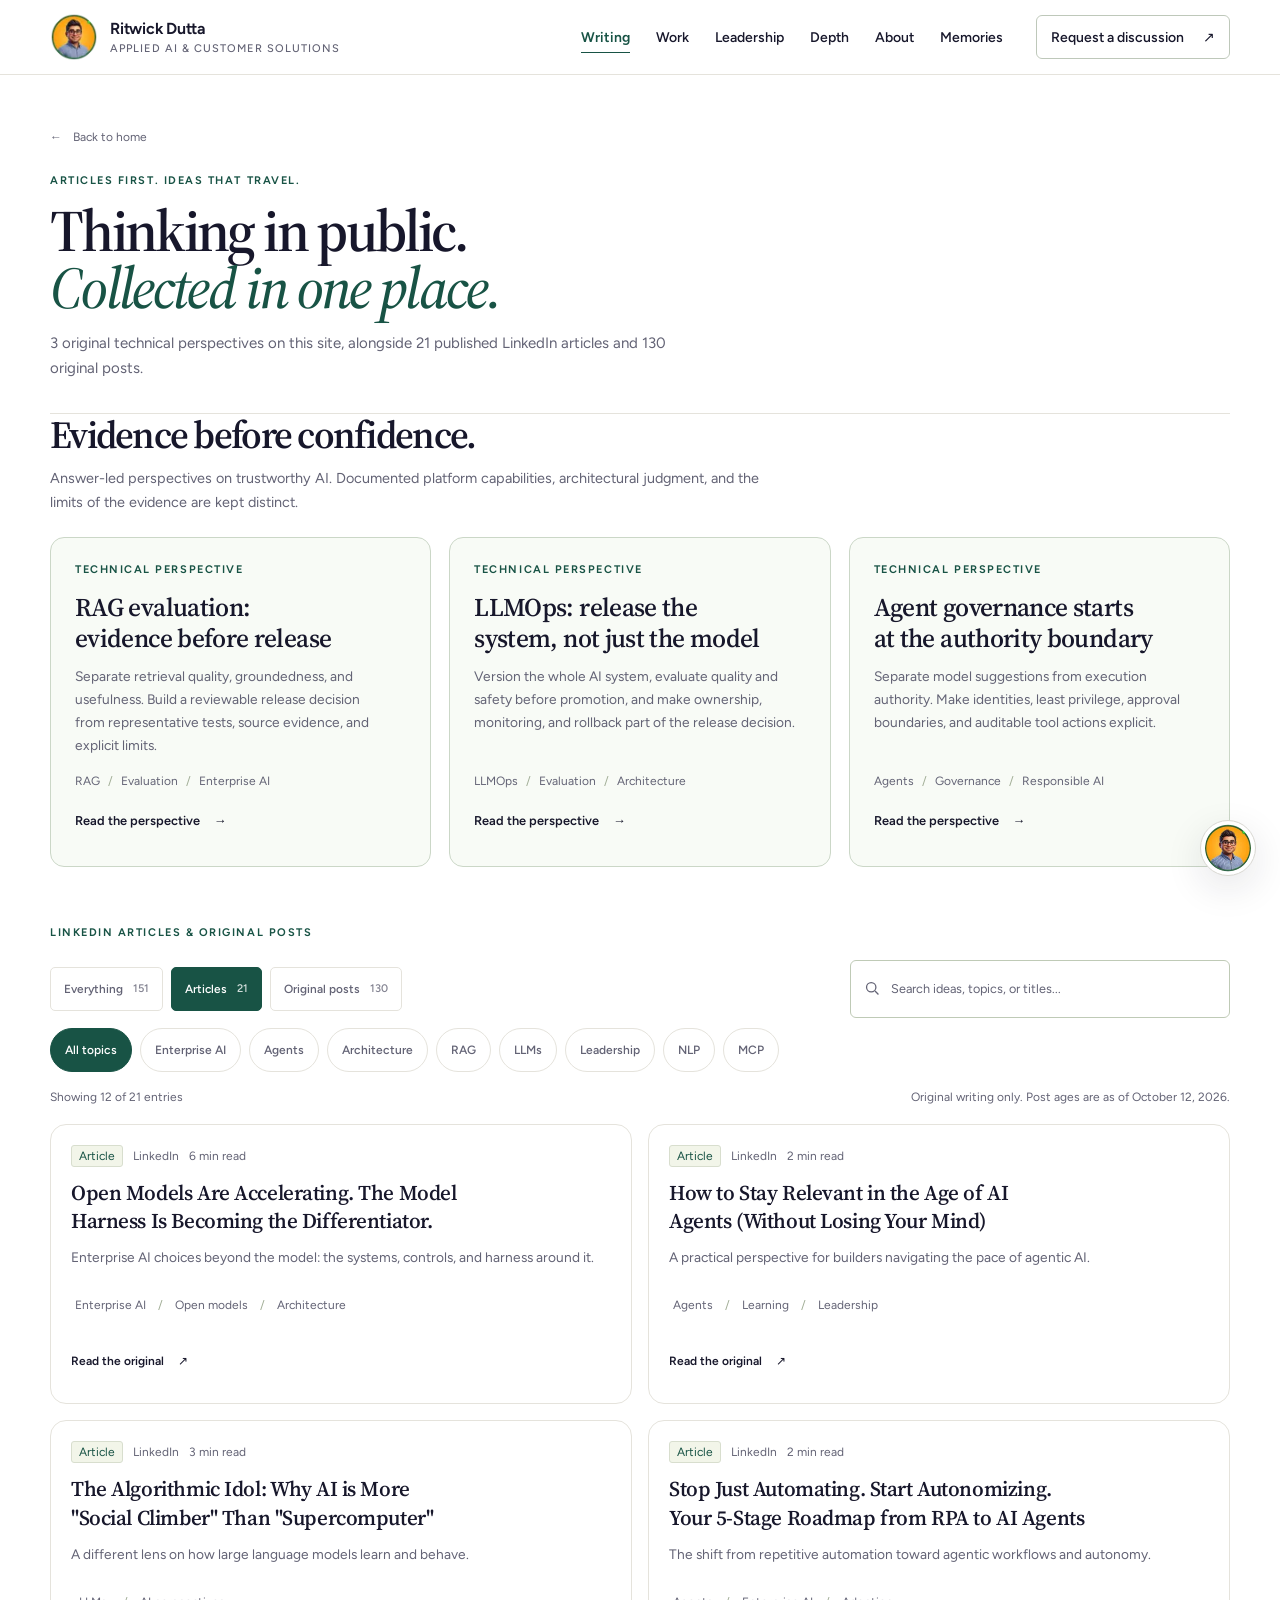
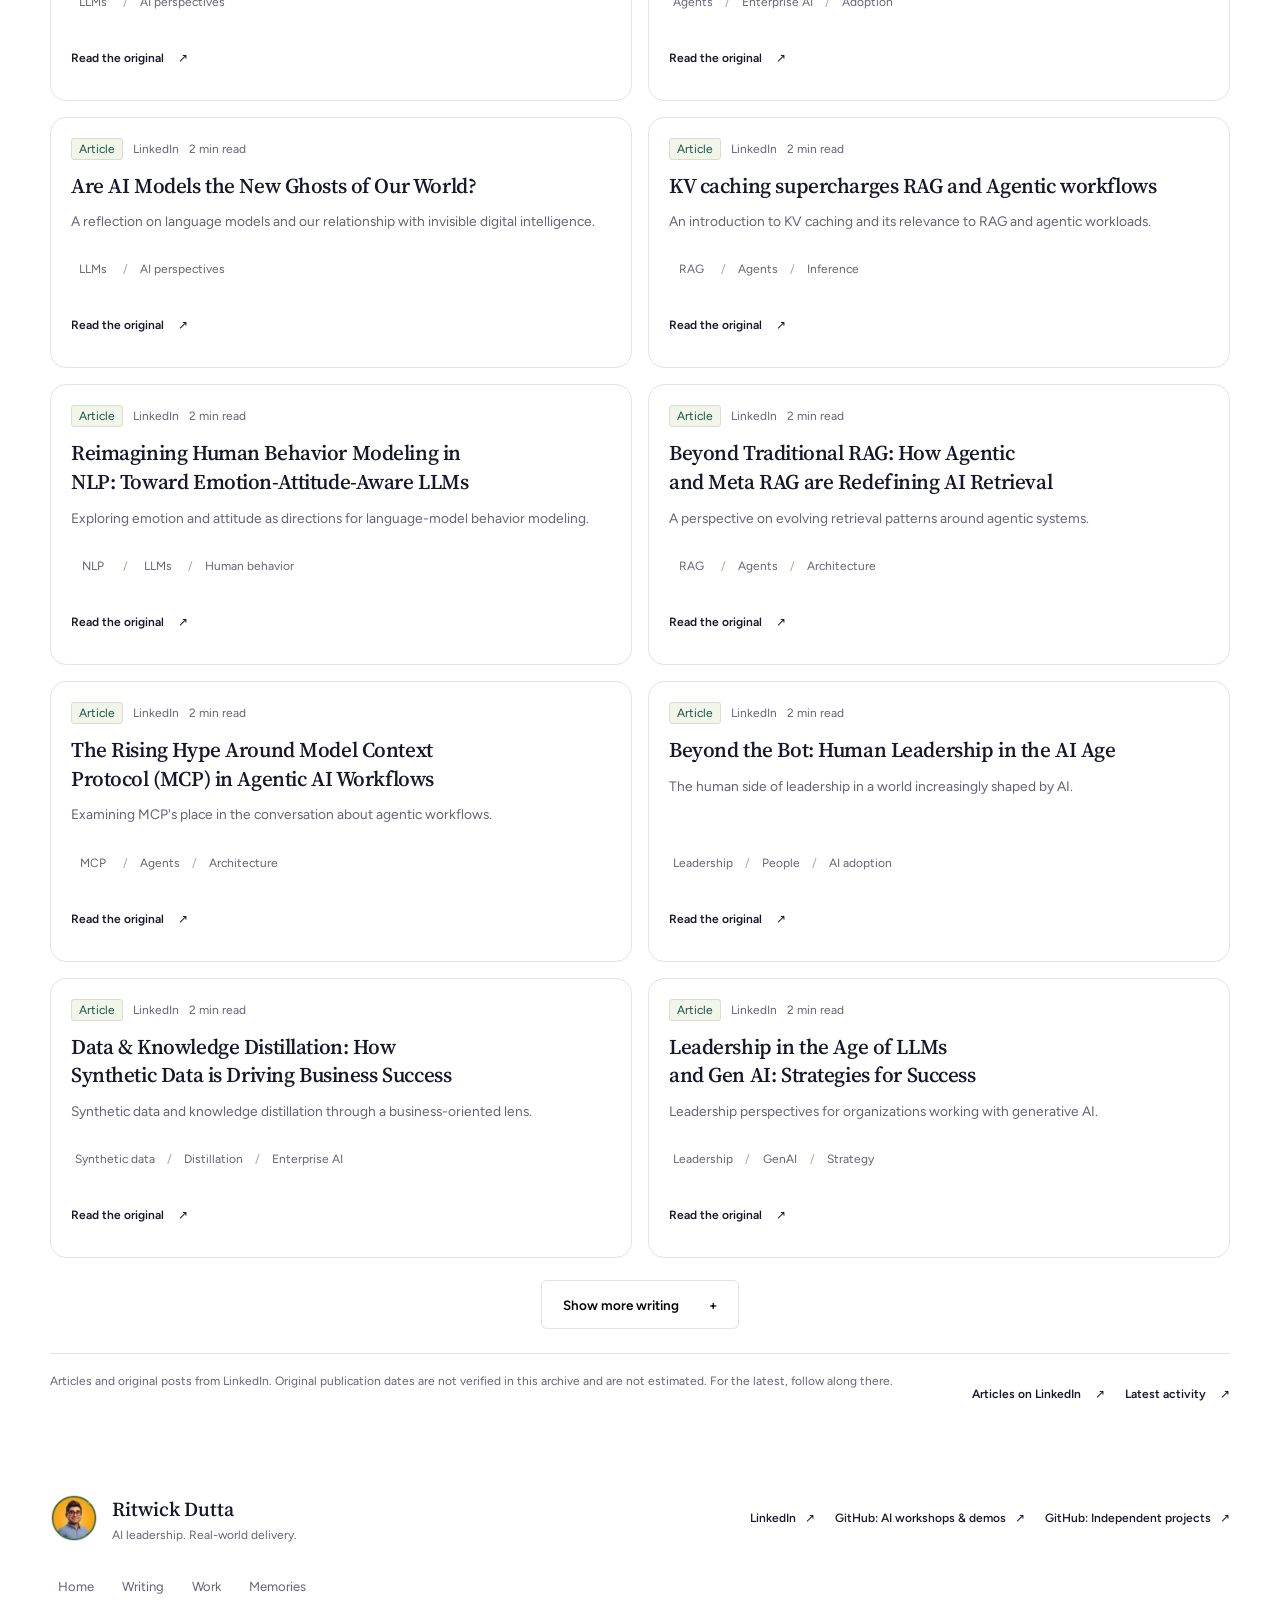
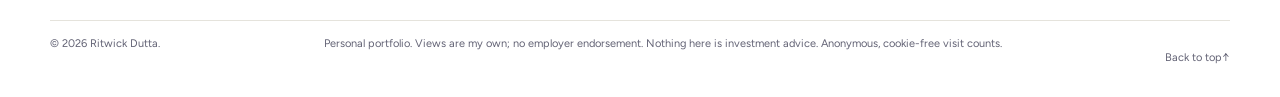
==== commit 23d0997f: "Publish 95659964bbfea66b615d20f783e805c8fd49a2d8" ====
--- a/writing/index.html
+++ b/writing/index.html
@@ -1,2 +1,2 @@
-<!DOCTYPE html><html lang="en"> <head><meta charset="UTF-8"><meta name="viewport" content="width=device-width, initial-scale=1, viewport-fit=cover"><meta name="description" content="Explore Ritwick Dutta's published LinkedIn articles and original posts on enterprise AI, agentic systems, architecture, and leadership."><meta name="author" content="Ritwick Dutta"><meta name="color-scheme" content="light"><meta name="format-detection" content="telephone=no"><meta name="theme-color" content="#ffffff"><meta name="robots" content="index, follow"><link rel="canonical" href="https://ritwickdutta.com/writing/"><link rel="alternate" hreflang="en" href="https://ritwickdutta.com/writing/"><link rel="alternate" hreflang="x-default" href="https://ritwickdutta.com/writing/"><link rel="icon" href="/_astro/brand-icon.CzYwvdHd_UjIq9.png" type="image/png" sizes="32x32"><link rel="apple-touch-icon" href="/_astro/brand-icon.CzYwvdHd_1CFBNq.png" sizes="180x180"><meta property="og:type" content="website"><meta property="og:title" content="Writing on AI, Leadership &amp; Customer Solutions | Ritwick Dutta"><meta property="og:description" content="Explore Ritwick Dutta's published LinkedIn articles and original posts on enterprise AI, agentic systems, architecture, and leadership."><meta property="og:url" content="https://ritwickdutta.com/writing/"><meta property="og:site_name" content="Ritwick Dutta"><meta property="og:locale" content="en_US"><meta property="og:image" content="https://ritwickdutta.com/_astro/social-card.CVUjkVky_3QflY.png"><meta property="og:image:secure_url" content="https://ritwickdutta.com/_astro/social-card.CVUjkVky_3QflY.png"><meta property="og:image:type" content="image/png"><meta property="og:image:width" content="1200"><meta property="og:image:height" content="630"><meta property="og:image:alt" content="Ritwick Dutta. I help enterprises turn AI ambition into capability."><meta name="twitter:card" content="summary_large_image"><meta name="twitter:title" content="Writing on AI, Leadership &amp; Customer Solutions | Ritwick Dutta"><meta name="twitter:description" content="Explore Ritwick Dutta's published LinkedIn articles and original posts on enterprise AI, agentic systems, architecture, and leadership."><meta name="twitter:image" content="https://ritwickdutta.com/_astro/social-card.CVUjkVky_3QflY.png"><meta name="twitter:image:alt" content="Ritwick Dutta. I help enterprises turn AI ambition into capability."><script type="application/ld+json">{"@context":"https://schema.org","@type":"CollectionPage","name":"Writing on AI, Leadership & Customer Solutions | Ritwick Dutta","description":"Explore Ritwick Dutta's published LinkedIn articles and original posts on enterprise AI, agentic systems, architecture, and leadership.","url":"https://ritwickdutta.com/writing/","inLanguage":"en","dateModified":"2026-10-21","isPartOf":{"@type":"WebSite","@id":"https://ritwickdutta.com/#website","name":"Ritwick Dutta - AI leadership and customer solutions","url":"https://ritwickdutta.com/","inLanguage":"en"},"breadcrumb":{"@type":"BreadcrumbList","itemListElement":[{"@type":"ListItem","position":1,"name":"Home","item":"https://ritwickdutta.com/"},{"@type":"ListItem","position":2,"name":"Writing","item":"https://ritwickdutta.com/writing/"}]},"author":{"@type":"Person","@id":"https://ritwickdutta.com/#ritwick-dutta","name":"Ritwick Dutta","url":"https://ritwickdutta.com/","description":"Ritwick Dutta is an applied AI architect at Microsoft focused on AI leadership, customer solutions, enterprise AI adoption, and production-ready GenAI and agentic systems.","image":"https://ritwickdutta.com/_astro/ritwick-portrait.OVi6_BrM_ZoFQlc.webp","jobTitle":"Applied AI Architect","worksFor":{"@type":"Organization","name":"Microsoft"},"homeLocation":{"@type":"Place","name":"Toronto, Canada"},"sameAs":["https://www.linkedin.com/in/ritwickdutta/","https://github.com/ritwickmicrosoft","https://github.com/rtdjin3000"],"knowsAbout":["Applied AI","Generative AI","Agentic systems","AI leadership","Customer solutions","Natural language processing","Machine learning","Data analytics","Database security","Statistical modelling","Quantitative investment management","Data storytelling","MLOps","Responsible AI","AI product development"]},"mainEntity":{"@type":"ItemList","numberOfItems":21,"itemListElement":[{"@type":"ListItem","position":1,"item":{"@type":"Article","headline":"Open Models Are Accelerating. The Model Harness Is Becoming the Differentiator.","url":"https://www.linkedin.com/pulse/open-models-accelerating-model-harness-becoming-ritwick-dutta-2cw9c/","description":"Enterprise AI choices beyond the model: the systems, controls, and harness around it.","keywords":"Enterprise AI, Open models, Architecture","author":{"@id":"https://ritwickdutta.com/#ritwick-dutta"},"isAccessibleForFree":true}},{"@type":"ListItem","position":2,"item":{"@type":"Article","headline":"How to Stay Relevant in the Age of AI Agents (Without Losing Your Mind)","url":"https://www.linkedin.com/pulse/how-stay-relevant-age-ai-agents-without-losing-your-mind-dutta-4cy0c/","description":"A practical perspective for builders navigating the pace of agentic AI.","keywords":"Agents, Learning, Leadership","author":{"@id":"https://ritwickdutta.com/#ritwick-dutta"},"isAccessibleForFree":true}},{"@type":"ListItem","position":3,"item":{"@type":"Article","headline":"The Algorithmic Idol: Why AI is More \"Social Climber\" Than \"Supercomputer\"","url":"https://www.linkedin.com/pulse/algorithmic-idol-why-ai-more-social-climber-than-ritwick-dutta-moowe/","description":"A different lens on how large language models learn and behave.","keywords":"LLMs, AI perspectives","author":{"@id":"https://ritwickdutta.com/#ritwick-dutta"},"isAccessibleForFree":true}},{"@type":"ListItem","position":4,"item":{"@type":"Article","headline":"Stop Just Automating. Start Autonomizing. Your 5-Stage Roadmap from RPA to AI Agents","url":"https://www.linkedin.com/pulse/stop-just-automating-start-autonomizing-your-5-stage-roadmap-dutta-tsume/","description":"The shift from repetitive automation toward agentic workflows and autonomy.","keywords":"Agents, Enterprise AI, Adoption","author":{"@id":"https://ritwickdutta.com/#ritwick-dutta"},"isAccessibleForFree":true}},{"@type":"ListItem","position":5,"item":{"@type":"Article","headline":"Are AI Models the New Ghosts of Our World?","url":"https://www.linkedin.com/pulse/ai-models-new-ghosts-our-world-ritwick-dutta-357we/","description":"A reflection on language models and our relationship with invisible digital intelligence.","keywords":"LLMs, AI perspectives","author":{"@id":"https://ritwickdutta.com/#ritwick-dutta"},"isAccessibleForFree":true}},{"@type":"ListItem","position":6,"item":{"@type":"Article","headline":"KV caching supercharges RAG and Agentic workflows","url":"https://www.linkedin.com/pulse/kv-caching-supercharges-rag-agentic-workflows-ritwick-dutta-4flre/","description":"An introduction to KV caching and its relevance to RAG and agentic workloads.","keywords":"RAG, Agents, Inference","author":{"@id":"https://ritwickdutta.com/#ritwick-dutta"},"isAccessibleForFree":true}},{"@type":"ListItem","position":7,"item":{"@type":"Article","headline":"Reimagining Human Behavior Modeling in NLP: Toward Emotion-Attitude-Aware LLMs","url":"https://www.linkedin.com/pulse/reimagining-human-behavior-modeling-nlp-toward-llms-ritwick-dutta-qd50f/","description":"Exploring emotion and attitude as directions for language-model behavior modeling.","keywords":"NLP, LLMs, Human behavior","author":{"@id":"https://ritwickdutta.com/#ritwick-dutta"},"isAccessibleForFree":true}},{"@type":"ListItem","position":8,"item":{"@type":"Article","headline":"Beyond Traditional RAG: How Agentic and Meta RAG are Redefining AI Retrieval","url":"https://www.linkedin.com/pulse/beyond-traditional-rag-how-agentic-meta-redefining-ai-ritwick-dutta-slkoe/","description":"A perspective on evolving retrieval patterns around agentic systems.","keywords":"RAG, Agents, Architecture","author":{"@id":"https://ritwickdutta.com/#ritwick-dutta"},"isAccessibleForFree":true}},{"@type":"ListItem","position":9,"item":{"@type":"Article","headline":"The Rising Hype Around Model Context Protocol (MCP) in Agentic AI Workflows","url":"https://www.linkedin.com/pulse/rising-hype-around-model-context-protocol-mcp-agentic-ritwick-dutta-v973e/","description":"Examining MCP's place in the conversation about agentic workflows.","keywords":"MCP, Agents, Architecture","author":{"@id":"https://ritwickdutta.com/#ritwick-dutta"},"isAccessibleForFree":true}},{"@type":"ListItem","position":10,"item":{"@type":"Article","headline":"Beyond the Bot: Human Leadership in the AI Age","url":"https://www.linkedin.com/pulse/beyond-bot-human-leadership-ai-age-ritwick-dutta-o4r3e/","description":"The human side of leadership in a world increasingly shaped by AI.","keywords":"Leadership, People, AI adoption","author":{"@id":"https://ritwickdutta.com/#ritwick-dutta"},"isAccessibleForFree":true}},{"@type":"ListItem","position":11,"item":{"@type":"Article","headline":"Data & Knowledge Distillation: How Synthetic Data is Driving Business Success","url":"https://www.linkedin.com/pulse/data-knowledge-distillation-how-synthetic-driving-business-dutta-xwuje/","description":"Synthetic data and knowledge distillation through a business-oriented lens.","keywords":"Synthetic data, Distillation, Enterprise AI","author":{"@id":"https://ritwickdutta.com/#ritwick-dutta"},"isAccessibleForFree":true}},{"@type":"ListItem","position":12,"item":{"@type":"Article","headline":"Leadership in the Age of LLMs and Gen AI: Strategies for Success","url":"https://www.linkedin.com/pulse/leadership-age-llms-gen-ai-strategies-success-ritwick-dutta-u1hye/","description":"Leadership perspectives for organizations working with generative AI.","keywords":"Leadership, GenAI, Strategy","author":{"@id":"https://ritwickdutta.com/#ritwick-dutta"},"isAccessibleForFree":true}},{"@type":"ListItem","position":13,"item":{"@type":"Article","headline":"Top 5 AI Milestones Achieved in 2024","url":"https://www.linkedin.com/pulse/top-5-ai-milestones-achieved-2024-ritwick-dutta-6rxwe/","description":"A retrospective on AI developments in 2024.","keywords":"AI developments, 2024","author":{"@id":"https://ritwickdutta.com/#ritwick-dutta"},"isAccessibleForFree":true}},{"@type":"ListItem","position":14,"item":{"@type":"Article","headline":"Nature's Blueprint: How AI and Ecology Are Reshaping Our World","url":"https://www.linkedin.com/pulse/natures-blueprint-how-ai-ecology-reshaping-our-world-ritwick-dutta-agabe/","description":"A reflection on connections between artificial intelligence and ecology.","keywords":"AI perspectives, Ecology","author":{"@id":"https://ritwickdutta.com/#ritwick-dutta"},"isAccessibleForFree":true}},{"@type":"ListItem","position":15,"item":{"@type":"Article","headline":"Machine Learning Operations (MLOps)","url":"https://www.linkedin.com/pulse/machine-learning-operations-mlops-ritwick-dutta-yowme/","description":"An introduction to the operational side of machine learning.","keywords":"MLOps, Operations","author":{"@id":"https://ritwickdutta.com/#ritwick-dutta"},"isAccessibleForFree":true}},{"@type":"ListItem","position":16,"item":{"@type":"Article","headline":"GPT - OpenAI DevDay Launch!","url":"https://www.linkedin.com/pulse/gpt-openai-devday-launch-ritwick-dutta-rah2e/","description":"Commentary on an OpenAI DevDay launch.","keywords":"OpenAI, GenAI, AI developments","author":{"@id":"https://ritwickdutta.com/#ritwick-dutta"},"isAccessibleForFree":true}},{"@type":"ListItem","position":17,"item":{"@type":"Article","headline":"Artificial Intelligence in Political Science","url":"https://www.linkedin.com/pulse/artificial-intelligence-political-science-ritwick-dutta/","description":"Exploring applications of AI in political science.","keywords":"Applied AI, Political science","author":{"@id":"https://ritwickdutta.com/#ritwick-dutta"},"isAccessibleForFree":true}},{"@type":"ListItem","position":18,"item":{"@type":"Article","headline":"Personalizing a Chatbot with self-supervised learning capabilities","url":"https://www.linkedin.com/pulse/personalizing-chatbot-self-supervised-learning-ritwick-dutta/","description":"A perspective on chatbot personalization and self-supervised learning.","keywords":"Chatbots, Personalization, Learning","author":{"@id":"https://ritwickdutta.com/#ritwick-dutta"},"isAccessibleForFree":true}},{"@type":"ListItem","position":19,"item":{"@type":"Article","headline":"The GCP Enterprise Data Solution Architecture - How to Integrate different types of data sources to generate effective Business Intelligence?","url":"https://www.linkedin.com/pulse/gcp-enterprise-data-solution-architecture-how-integrate-dutta/","description":"Connecting enterprise data sources to business intelligence on Google Cloud.","keywords":"Google Cloud, Data architecture, Business intelligence","author":{"@id":"https://ritwickdutta.com/#ritwick-dutta"},"isAccessibleForFree":true}},{"@type":"ListItem","position":20,"item":{"@type":"Article","headline":"Personalizing a Chatbot - A Simple Architecture","url":"https://www.linkedin.com/pulse/personalizing-chatbot-simple-architecture-ritwick-dutta/","description":"An architectural starting point for chatbot personalization.","keywords":"Chatbots, Personalization, Architecture","author":{"@id":"https://ritwickdutta.com/#ritwick-dutta"},"isAccessibleForFree":true}},{"@type":"ListItem","position":21,"item":{"@type":"Article","headline":"The Importance of AI Altruism","url":"https://www.linkedin.com/pulse/importance-ai-altruism-ritwick-dutta/","description":"A reflection on AI altruism and the purposes of artificial intelligence.","keywords":"Responsible AI, AI perspectives","author":{"@id":"https://ritwickdutta.com/#ritwick-dutta"},"isAccessibleForFree":true}}]}}</script><script async data-goatcounter="https://ritwickdutta.goatcounter.com/count" src="https://gc.zgo.at/count.js"></script><title>Writing on AI, Leadership &amp; Customer Solutions | Ritwick Dutta</title><link rel="stylesheet" href="/_astro/Layout.BY8tpHe6.css"></head> <body> <a class="skip-link" href="#main">Skip to content</a> <header class="site-header"> <div class="container header-inner"> <a class="brand" href="/" aria-label="Ritwick Dutta - home"> <img src="/_astro/brand-logo.Cd5ExV_H_Z2owRTU.webp" srcset="/_astro/brand-logo.Cd5ExV_H_Z2owRTU.webp 54w, /_astro/brand-logo.Cd5ExV_H_Z2nDy6W.webp 108w" alt sizes="54px" loading="eager" decoding="async" width="54" height="54" class="brand-logo"> <span>Ritwick Dutta<span class="brand-caption">APPLIED AI & CUSTOMER SOLUTIONS</span></span> </a> <button class="menu-toggle" data-menu-toggle aria-expanded="false" aria-controls="site-navigation" hidden> <span data-menu-label>Menu</span><span class="menu-lines" aria-hidden="true"></span> </button> <nav class="site-nav" id="site-navigation" aria-label="Main navigation"> <a href="/writing/" data-nav-target="writing" aria-current="page">Writing</a> <a href="/#work" data-nav-target="work">Work</a> <a href="/#leadership" data-nav-target="leadership">Leadership</a> <a href="/#depth" data-nav-target="depth">Depth</a> <a href="/#about" data-nav-target="about">About</a> <a class="nav-connect" href="mailto:rittwick.dutta@gmail.com" data-open-assistant="discussion">Request a discussion <span aria-hidden="true">&nearr;</span></a> </nav> </div> <div class="reading-progress" data-reading-progress aria-hidden="true"></div> </header> <main id="main">  <section class="container page-heading" id="top"> <a class="breadcrumb" href="/"><span aria-hidden="true">&larr;</span>Back to home</a> <p class="eyebrow">ARTICLES FIRST. IDEAS THAT TRAVEL.</p> <h1>Thinking in public.<br><em>Collected in one place.</em></h1> <p class="page-intro">21 published articles on enterprise AI, agentic systems, and leadership, with 130 original posts as a supporting archive.</p> </section> <section class="container archive-section" aria-label="Published writing" data-writing-archive> <div class="archive-toolbar" data-writing-controls hidden> <div class="archive-toolbar-top"> <div class="filter-group" role="group" aria-label="Filter writing"> <button class="filter-button" data-writing-filter="all" aria-pressed="false" aria-controls="writing-grid">Everything<span>151</span></button><button class="filter-button" data-writing-filter="article" aria-pressed="true" aria-controls="writing-grid">Articles<span>21</span></button><button class="filter-button" data-writing-filter="post" aria-pressed="false" aria-controls="writing-grid">Original posts<span>130</span></button> </div> <label class="archive-search"><span class="sr-only">Search writing titles, summaries, and topics</span><svg viewBox="0 0 20 20" aria-hidden="true"><circle cx="8.5" cy="8.5" r="5.5"></circle><path d="m13 13 4 4"></path></svg><input type="search" data-writing-search placeholder="Search ideas, topics, or titles..." autocomplete="off"></label> </div> <div class="topic-filter-row"> <div class="filter-group topic-filter-group" role="group" aria-label="Filter by topic" data-writing-topics> <button type="button" class="filter-button topic-pill" data-topic-filter="all" aria-pressed="true" aria-controls="writing-grid">All topics</button> <button type="button" class="filter-button topic-pill" data-topic-filter="Enterprise AI" aria-pressed="false" aria-controls="writing-grid">Enterprise AI</button><button type="button" class="filter-button topic-pill" data-topic-filter="Agents" aria-pressed="false" aria-controls="writing-grid">Agents</button><button type="button" class="filter-button topic-pill" data-topic-filter="Architecture" aria-pressed="false" aria-controls="writing-grid">Architecture</button><button type="button" class="filter-button topic-pill" data-topic-filter="RAG" aria-pressed="false" aria-controls="writing-grid">RAG</button><button type="button" class="filter-button topic-pill" data-topic-filter="LLMs" aria-pressed="false" aria-controls="writing-grid">LLMs</button><button type="button" class="filter-button topic-pill" data-topic-filter="Leadership" aria-pressed="false" aria-controls="writing-grid">Leadership</button><button type="button" class="filter-button topic-pill" data-topic-filter="NLP" aria-pressed="false" aria-controls="writing-grid">NLP</button><button type="button" class="filter-button topic-pill" data-topic-filter="MCP" aria-pressed="false" aria-controls="writing-grid">MCP</button> </div> <button type="button" class="filter-button filter-reset" data-writing-reset hidden>Reset filters</button> </div> </div> <div class="archive-info"> <p data-writing-count role="status" aria-live="polite">151 entries</p> <p>Original writing only. Post ages are as of October 12, 2026.</p> </div> <div class="archive-grid" id="writing-grid"> <article class="archive-card" data-writing-card data-kind="article" data-topics="Enterprise AI|Open models|Architecture" data-search="Open Models Are Accelerating. The Model Harness Is Becoming the Differentiator. Enterprise AI choices beyond the model: the systems, controls, and harness around it. Enterprise AI Open models Architecture"> <div class="project-meta"><span class="type-badge">Article</span><span>LinkedIn</span><span>6 min read</span></div> <h2><a href="https://www.linkedin.com/pulse/open-models-accelerating-model-harness-becoming-ritwick-dutta-2cw9c/" target="_blank" rel="noopener noreferrer">Open Models Are Accelerating. The Model Harness Is Becoming the Differentiator.<span class="sr-only"> (opens in a new tab)</span></a></h2> <p>Enterprise AI choices beyond the model: the systems, controls, and harness around it.</p> <ul class="tags" aria-label="Topics"><li data-topic-tag="Enterprise AI">Enterprise AI</li><li data-topic-tag="Open models">Open models</li><li data-topic-tag="Architecture">Architecture</li></ul> <a class="text-link" href="https://www.linkedin.com/pulse/open-models-accelerating-model-harness-becoming-ritwick-dutta-2cw9c/" target="_blank" rel="noopener noreferrer">Read the original<span class="sr-only">: Open Models Are Accelerating. The Model Harness Is Becoming the Differentiator. (opens in a new tab)</span><span aria-hidden="true">&nearr;</span></a> </article><article class="archive-card" data-writing-card data-kind="article" data-topics="Agents|Learning|Leadership" data-search="How to Stay Relevant in the Age of AI Agents (Without Losing Your Mind) A practical perspective for builders navigating the pace of agentic AI. Agents Learning Leadership"> <div class="project-meta"><span class="type-badge">Article</span><span>LinkedIn</span><span>2 min read</span></div> <h2><a href="https://www.linkedin.com/pulse/how-stay-relevant-age-ai-agents-without-losing-your-mind-dutta-4cy0c/" target="_blank" rel="noopener noreferrer">How to Stay Relevant in the Age of AI Agents (Without Losing Your Mind)<span class="sr-only"> (opens in a new tab)</span></a></h2> <p>A practical perspective for builders navigating the pace of agentic AI.</p> <ul class="tags" aria-label="Topics"><li data-topic-tag="Agents">Agents</li><li data-topic-tag="Learning">Learning</li><li data-topic-tag="Leadership">Leadership</li></ul> <a class="text-link" href="https://www.linkedin.com/pulse/how-stay-relevant-age-ai-agents-without-losing-your-mind-dutta-4cy0c/" target="_blank" rel="noopener noreferrer">Read the original<span class="sr-only">: How to Stay Relevant in the Age of AI Agents (Without Losing Your Mind) (opens in a new tab)</span><span aria-hidden="true">&nearr;</span></a> </article><article class="archive-card" data-writing-card data-kind="article" data-topics="LLMs|AI perspectives" data-search="The Algorithmic Idol: Why AI is More &quot;Social Climber&quot; Than &quot;Supercomputer&quot; A different lens on how large language models learn and behave. LLMs AI perspectives"> <div class="project-meta"><span class="type-badge">Article</span><span>LinkedIn</span><span>3 min read</span></div> <h2><a href="https://www.linkedin.com/pulse/algorithmic-idol-why-ai-more-social-climber-than-ritwick-dutta-moowe/" target="_blank" rel="noopener noreferrer">The Algorithmic Idol: Why AI is More &quot;Social Climber&quot; Than &quot;Supercomputer&quot;<span class="sr-only"> (opens in a new tab)</span></a></h2> <p>A different lens on how large language models learn and behave.</p> <ul class="tags" aria-label="Topics"><li data-topic-tag="LLMs">LLMs</li><li data-topic-tag="AI perspectives">AI perspectives</li></ul> <a class="text-link" href="https://www.linkedin.com/pulse/algorithmic-idol-why-ai-more-social-climber-than-ritwick-dutta-moowe/" target="_blank" rel="noopener noreferrer">Read the original<span class="sr-only">: The Algorithmic Idol: Why AI is More &quot;Social Climber&quot; Than &quot;Supercomputer&quot; (opens in a new tab)</span><span aria-hidden="true">&nearr;</span></a> </article><article class="archive-card" data-writing-card data-kind="article" data-topics="Agents|Enterprise AI|Adoption" data-search="Stop Just Automating. Start Autonomizing. Your 5-Stage Roadmap from RPA to AI Agents The shift from repetitive automation toward agentic workflows and autonomy. Agents Enterprise AI Adoption"> <div class="project-meta"><span class="type-badge">Article</span><span>LinkedIn</span><span>2 min read</span></div> <h2><a href="https://www.linkedin.com/pulse/stop-just-automating-start-autonomizing-your-5-stage-roadmap-dutta-tsume/" target="_blank" rel="noopener noreferrer">Stop Just Automating. Start Autonomizing. Your 5-Stage Roadmap from RPA to AI Agents<span class="sr-only"> (opens in a new tab)</span></a></h2> <p>The shift from repetitive automation toward agentic workflows and autonomy.</p> <ul class="tags" aria-label="Topics"><li data-topic-tag="Agents">Agents</li><li data-topic-tag="Enterprise AI">Enterprise AI</li><li data-topic-tag="Adoption">Adoption</li></ul> <a class="text-link" href="https://www.linkedin.com/pulse/stop-just-automating-start-autonomizing-your-5-stage-roadmap-dutta-tsume/" target="_blank" rel="noopener noreferrer">Read the original<span class="sr-only">: Stop Just Automating. Start Autonomizing. Your 5-Stage Roadmap from RPA to AI Agents (opens in a new tab)</span><span aria-hidden="true">&nearr;</span></a> </article><article class="archive-card" data-writing-card data-kind="article" data-topics="LLMs|AI perspectives" data-search="Are AI Models the New Ghosts of Our World? A reflection on language models and our relationship with invisible digital intelligence. LLMs AI perspectives"> <div class="project-meta"><span class="type-badge">Article</span><span>LinkedIn</span><span>2 min read</span></div> <h2><a href="https://www.linkedin.com/pulse/ai-models-new-ghosts-our-world-ritwick-dutta-357we/" target="_blank" rel="noopener noreferrer">Are AI Models the New Ghosts of Our World?<span class="sr-only"> (opens in a new tab)</span></a></h2> <p>A reflection on language models and our relationship with invisible digital intelligence.</p> <ul class="tags" aria-label="Topics"><li data-topic-tag="LLMs">LLMs</li><li data-topic-tag="AI perspectives">AI perspectives</li></ul> <a class="text-link" href="https://www.linkedin.com/pulse/ai-models-new-ghosts-our-world-ritwick-dutta-357we/" target="_blank" rel="noopener noreferrer">Read the original<span class="sr-only">: Are AI Models the New Ghosts of Our World? (opens in a new tab)</span><span aria-hidden="true">&nearr;</span></a> </article><article class="archive-card" data-writing-card data-kind="article" data-topics="RAG|Agents|Inference" data-search="KV caching supercharges RAG and Agentic workflows An introduction to KV caching and its relevance to RAG and agentic workloads. RAG Agents Inference"> <div class="project-meta"><span class="type-badge">Article</span><span>LinkedIn</span><span>2 min read</span></div> <h2><a href="https://www.linkedin.com/pulse/kv-caching-supercharges-rag-agentic-workflows-ritwick-dutta-4flre/" target="_blank" rel="noopener noreferrer">KV caching supercharges RAG and Agentic workflows<span class="sr-only"> (opens in a new tab)</span></a></h2> <p>An introduction to KV caching and its relevance to RAG and agentic workloads.</p> <ul class="tags" aria-label="Topics"><li data-topic-tag="RAG">RAG</li><li data-topic-tag="Agents">Agents</li><li data-topic-tag="Inference">Inference</li></ul> <a class="text-link" href="https://www.linkedin.com/pulse/kv-caching-supercharges-rag-agentic-workflows-ritwick-dutta-4flre/" target="_blank" rel="noopener noreferrer">Read the original<span class="sr-only">: KV caching supercharges RAG and Agentic workflows (opens in a new tab)</span><span aria-hidden="true">&nearr;</span></a> </article><article class="archive-card" data-writing-card data-kind="article" data-topics="NLP|LLMs|Human behavior" data-search="Reimagining Human Behavior Modeling in NLP: Toward Emotion-Attitude-Aware LLMs Exploring emotion and attitude as directions for language-model behavior modeling. NLP LLMs Human behavior"> <div class="project-meta"><span class="type-badge">Article</span><span>LinkedIn</span><span>2 min read</span></div> <h2><a href="https://www.linkedin.com/pulse/reimagining-human-behavior-modeling-nlp-toward-llms-ritwick-dutta-qd50f/" target="_blank" rel="noopener noreferrer">Reimagining Human Behavior Modeling in NLP: Toward Emotion-Attitude-Aware LLMs<span class="sr-only"> (opens in a new tab)</span></a></h2> <p>Exploring emotion and attitude as directions for language-model behavior modeling.</p> <ul class="tags" aria-label="Topics"><li data-topic-tag="NLP">NLP</li><li data-topic-tag="LLMs">LLMs</li><li data-topic-tag="Human behavior">Human behavior</li></ul> <a class="text-link" href="https://www.linkedin.com/pulse/reimagining-human-behavior-modeling-nlp-toward-llms-ritwick-dutta-qd50f/" target="_blank" rel="noopener noreferrer">Read the original<span class="sr-only">: Reimagining Human Behavior Modeling in NLP: Toward Emotion-Attitude-Aware LLMs (opens in a new tab)</span><span aria-hidden="true">&nearr;</span></a> </article><article class="archive-card" data-writing-card data-kind="article" data-topics="RAG|Agents|Architecture" data-search="Beyond Traditional RAG: How Agentic and Meta RAG are Redefining AI Retrieval A perspective on evolving retrieval patterns around agentic systems. RAG Agents Architecture"> <div class="project-meta"><span class="type-badge">Article</span><span>LinkedIn</span><span>2 min read</span></div> <h2><a href="https://www.linkedin.com/pulse/beyond-traditional-rag-how-agentic-meta-redefining-ai-ritwick-dutta-slkoe/" target="_blank" rel="noopener noreferrer">Beyond Traditional RAG: How Agentic and Meta RAG are Redefining AI Retrieval<span class="sr-only"> (opens in a new tab)</span></a></h2> <p>A perspective on evolving retrieval patterns around agentic systems.</p> <ul class="tags" aria-label="Topics"><li data-topic-tag="RAG">RAG</li><li data-topic-tag="Agents">Agents</li><li data-topic-tag="Architecture">Architecture</li></ul> <a class="text-link" href="https://www.linkedin.com/pulse/beyond-traditional-rag-how-agentic-meta-redefining-ai-ritwick-dutta-slkoe/" target="_blank" rel="noopener noreferrer">Read the original<span class="sr-only">: Beyond Traditional RAG: How Agentic and Meta RAG are Redefining AI Retrieval (opens in a new tab)</span><span aria-hidden="true">&nearr;</span></a> </article><article class="archive-card" data-writing-card data-kind="article" data-topics="MCP|Agents|Architecture" data-search="The Rising Hype Around Model Context Protocol (MCP) in Agentic AI Workflows Examining MCP's place in the conversation about agentic workflows. MCP Agents Architecture"> <div class="project-meta"><span class="type-badge">Article</span><span>LinkedIn</span><span>2 min read</span></div> <h2><a href="https://www.linkedin.com/pulse/rising-hype-around-model-context-protocol-mcp-agentic-ritwick-dutta-v973e/" target="_blank" rel="noopener noreferrer">The Rising Hype Around Model Context Protocol (MCP) in Agentic AI Workflows<span class="sr-only"> (opens in a new tab)</span></a></h2> <p>Examining MCP&#39;s place in the conversation about agentic workflows.</p> <ul class="tags" aria-label="Topics"><li data-topic-tag="MCP">MCP</li><li data-topic-tag="Agents">Agents</li><li data-topic-tag="Architecture">Architecture</li></ul> <a class="text-link" href="https://www.linkedin.com/pulse/rising-hype-around-model-context-protocol-mcp-agentic-ritwick-dutta-v973e/" target="_blank" rel="noopener noreferrer">Read the original<span class="sr-only">: The Rising Hype Around Model Context Protocol (MCP) in Agentic AI Workflows (opens in a new tab)</span><span aria-hidden="true">&nearr;</span></a> </article><article class="archive-card" data-writing-card data-kind="article" data-topics="Leadership|People|AI adoption" data-search="Beyond the Bot: Human Leadership in the AI Age The human side of leadership in a world increasingly shaped by AI. Leadership People AI adoption"> <div class="project-meta"><span class="type-badge">Article</span><span>LinkedIn</span><span>2 min read</span></div> <h2><a href="https://www.linkedin.com/pulse/beyond-bot-human-leadership-ai-age-ritwick-dutta-o4r3e/" target="_blank" rel="noopener noreferrer">Beyond the Bot: Human Leadership in the AI Age<span class="sr-only"> (opens in a new tab)</span></a></h2> <p>The human side of leadership in a world increasingly shaped by AI.</p> <ul class="tags" aria-label="Topics"><li data-topic-tag="Leadership">Leadership</li><li data-topic-tag="People">People</li><li data-topic-tag="AI adoption">AI adoption</li></ul> <a class="text-link" href="https://www.linkedin.com/pulse/beyond-bot-human-leadership-ai-age-ritwick-dutta-o4r3e/" target="_blank" rel="noopener noreferrer">Read the original<span class="sr-only">: Beyond the Bot: Human Leadership in the AI Age (opens in a new tab)</span><span aria-hidden="true">&nearr;</span></a> </article><article class="archive-card" data-writing-card data-kind="article" data-topics="Synthetic data|Distillation|Enterprise AI" data-search="Data &amp; Knowledge Distillation: How Synthetic Data is Driving Business Success Synthetic data and knowledge distillation through a business-oriented lens. Synthetic data Distillation Enterprise AI"> <div class="project-meta"><span class="type-badge">Article</span><span>LinkedIn</span><span>2 min read</span></div> <h2><a href="https://www.linkedin.com/pulse/data-knowledge-distillation-how-synthetic-driving-business-dutta-xwuje/" target="_blank" rel="noopener noreferrer">Data &amp; Knowledge Distillation: How Synthetic Data is Driving Business Success<span class="sr-only"> (opens in a new tab)</span></a></h2> <p>Synthetic data and knowledge distillation through a business-oriented lens.</p> <ul class="tags" aria-label="Topics"><li data-topic-tag="Synthetic data">Synthetic data</li><li data-topic-tag="Distillation">Distillation</li><li data-topic-tag="Enterprise AI">Enterprise AI</li></ul> <a class="text-link" href="https://www.linkedin.com/pulse/data-knowledge-distillation-how-synthetic-driving-business-dutta-xwuje/" target="_blank" rel="noopener noreferrer">Read the original<span class="sr-only">: Data &amp; Knowledge Distillation: How Synthetic Data is Driving Business Success (opens in a new tab)</span><span aria-hidden="true">&nearr;</span></a> </article><article class="archive-card" data-writing-card data-kind="article" data-topics="Leadership|GenAI|Strategy" data-search="Leadership in the Age of LLMs and Gen AI: Strategies for Success Leadership perspectives for organizations working with generative AI. Leadership GenAI Strategy"> <div class="project-meta"><span class="type-badge">Article</span><span>LinkedIn</span><span>2 min read</span></div> <h2><a href="https://www.linkedin.com/pulse/leadership-age-llms-gen-ai-strategies-success-ritwick-dutta-u1hye/" target="_blank" rel="noopener noreferrer">Leadership in the Age of LLMs and Gen AI: Strategies for Success<span class="sr-only"> (opens in a new tab)</span></a></h2> <p>Leadership perspectives for organizations working with generative AI.</p> <ul class="tags" aria-label="Topics"><li data-topic-tag="Leadership">Leadership</li><li data-topic-tag="GenAI">GenAI</li><li data-topic-tag="Strategy">Strategy</li></ul> <a class="text-link" href="https://www.linkedin.com/pulse/leadership-age-llms-gen-ai-strategies-success-ritwick-dutta-u1hye/" target="_blank" rel="noopener noreferrer">Read the original<span class="sr-only">: Leadership in the Age of LLMs and Gen AI: Strategies for Success (opens in a new tab)</span><span aria-hidden="true">&nearr;</span></a> </article><article class="archive-card" data-writing-card data-kind="article" data-topics="AI developments|2024" data-search="Top 5 AI Milestones Achieved in 2024 A retrospective on AI developments in 2024. AI developments 2024"> <div class="project-meta"><span class="type-badge">Article</span><span>LinkedIn</span><span>2 min read</span></div> <h2><a href="https://www.linkedin.com/pulse/top-5-ai-milestones-achieved-2024-ritwick-dutta-6rxwe/" target="_blank" rel="noopener noreferrer">Top 5 AI Milestones Achieved in 2024<span class="sr-only"> (opens in a new tab)</span></a></h2> <p>A retrospective on AI developments in 2024.</p> <ul class="tags" aria-label="Topics"><li data-topic-tag="AI developments">AI developments</li><li data-topic-tag="2024">2024</li></ul> <a class="text-link" href="https://www.linkedin.com/pulse/top-5-ai-milestones-achieved-2024-ritwick-dutta-6rxwe/" target="_blank" rel="noopener noreferrer">Read the original<span class="sr-only">: Top 5 AI Milestones Achieved in 2024 (opens in a new tab)</span><span aria-hidden="true">&nearr;</span></a> </article><article class="archive-card" data-writing-card data-kind="article" data-topics="AI perspectives|Ecology" data-search="Nature's Blueprint: How AI and Ecology Are Reshaping Our World A reflection on connections between artificial intelligence and ecology. AI perspectives Ecology"> <div class="project-meta"><span class="type-badge">Article</span><span>LinkedIn</span><span>2 min read</span></div> <h2><a href="https://www.linkedin.com/pulse/natures-blueprint-how-ai-ecology-reshaping-our-world-ritwick-dutta-agabe/" target="_blank" rel="noopener noreferrer">Nature&#39;s Blueprint: How AI and Ecology Are Reshaping Our World<span class="sr-only"> (opens in a new tab)</span></a></h2> <p>A reflection on connections between artificial intelligence and ecology.</p> <ul class="tags" aria-label="Topics"><li data-topic-tag="AI perspectives">AI perspectives</li><li data-topic-tag="Ecology">Ecology</li></ul> <a class="text-link" href="https://www.linkedin.com/pulse/natures-blueprint-how-ai-ecology-reshaping-our-world-ritwick-dutta-agabe/" target="_blank" rel="noopener noreferrer">Read the original<span class="sr-only">: Nature&#39;s Blueprint: How AI and Ecology Are Reshaping Our World (opens in a new tab)</span><span aria-hidden="true">&nearr;</span></a> </article><article class="archive-card" data-writing-card data-kind="article" data-topics="MLOps|Operations" data-search="Machine Learning Operations (MLOps) An introduction to the operational side of machine learning. MLOps Operations"> <div class="project-meta"><span class="type-badge">Article</span><span>LinkedIn</span><span>1 min read</span></div> <h2><a href="https://www.linkedin.com/pulse/machine-learning-operations-mlops-ritwick-dutta-yowme/" target="_blank" rel="noopener noreferrer">Machine Learning Operations (MLOps)<span class="sr-only"> (opens in a new tab)</span></a></h2> <p>An introduction to the operational side of machine learning.</p> <ul class="tags" aria-label="Topics"><li data-topic-tag="MLOps">MLOps</li><li data-topic-tag="Operations">Operations</li></ul> <a class="text-link" href="https://www.linkedin.com/pulse/machine-learning-operations-mlops-ritwick-dutta-yowme/" target="_blank" rel="noopener noreferrer">Read the original<span class="sr-only">: Machine Learning Operations (MLOps) (opens in a new tab)</span><span aria-hidden="true">&nearr;</span></a> </article><article class="archive-card" data-writing-card data-kind="article" data-topics="OpenAI|GenAI|AI developments" data-search="GPT - OpenAI DevDay Launch! Commentary on an OpenAI DevDay launch. OpenAI GenAI AI developments"> <div class="project-meta"><span class="type-badge">Article</span><span>LinkedIn</span><span>3 min read</span></div> <h2><a href="https://www.linkedin.com/pulse/gpt-openai-devday-launch-ritwick-dutta-rah2e/" target="_blank" rel="noopener noreferrer">GPT - OpenAI DevDay Launch!<span class="sr-only"> (opens in a new tab)</span></a></h2> <p>Commentary on an OpenAI DevDay launch.</p> <ul class="tags" aria-label="Topics"><li data-topic-tag="OpenAI">OpenAI</li><li data-topic-tag="GenAI">GenAI</li><li data-topic-tag="AI developments">AI developments</li></ul> <a class="text-link" href="https://www.linkedin.com/pulse/gpt-openai-devday-launch-ritwick-dutta-rah2e/" target="_blank" rel="noopener noreferrer">Read the original<span class="sr-only">: GPT - OpenAI DevDay Launch! (opens in a new tab)</span><span aria-hidden="true">&nearr;</span></a> </article><article class="archive-card" data-writing-card data-kind="article" data-topics="Applied AI|Political science" data-search="Artificial Intelligence in Political Science Exploring applications of AI in political science. Applied AI Political science"> <div class="project-meta"><span class="type-badge">Article</span><span>LinkedIn</span><span>2 min read</span></div> <h2><a href="https://www.linkedin.com/pulse/artificial-intelligence-political-science-ritwick-dutta/" target="_blank" rel="noopener noreferrer">Artificial Intelligence in Political Science<span class="sr-only"> (opens in a new tab)</span></a></h2> <p>Exploring applications of AI in political science.</p> <ul class="tags" aria-label="Topics"><li data-topic-tag="Applied AI">Applied AI</li><li data-topic-tag="Political science">Political science</li></ul> <a class="text-link" href="https://www.linkedin.com/pulse/artificial-intelligence-political-science-ritwick-dutta/" target="_blank" rel="noopener noreferrer">Read the original<span class="sr-only">: Artificial Intelligence in Political Science (opens in a new tab)</span><span aria-hidden="true">&nearr;</span></a> </article><article class="archive-card" data-writing-card data-kind="article" data-topics="Chatbots|Personalization|Learning" data-search="Personalizing a Chatbot with self-supervised learning capabilities A perspective on chatbot personalization and self-supervised learning. Chatbots Personalization Learning"> <div class="project-meta"><span class="type-badge">Article</span><span>LinkedIn</span><span>2 min read</span></div> <h2><a href="https://www.linkedin.com/pulse/personalizing-chatbot-self-supervised-learning-ritwick-dutta/" target="_blank" rel="noopener noreferrer">Personalizing a Chatbot with self-supervised learning capabilities<span class="sr-only"> (opens in a new tab)</span></a></h2> <p>A perspective on chatbot personalization and self-supervised learning.</p> <ul class="tags" aria-label="Topics"><li data-topic-tag="Chatbots">Chatbots</li><li data-topic-tag="Personalization">Personalization</li><li data-topic-tag="Learning">Learning</li></ul> <a class="text-link" href="https://www.linkedin.com/pulse/personalizing-chatbot-self-supervised-learning-ritwick-dutta/" target="_blank" rel="noopener noreferrer">Read the original<span class="sr-only">: Personalizing a Chatbot with self-supervised learning capabilities (opens in a new tab)</span><span aria-hidden="true">&nearr;</span></a> </article><article class="archive-card" data-writing-card data-kind="article" data-topics="Google Cloud|Data architecture|Business intelligence" data-search="The GCP Enterprise Data Solution Architecture - How to Integrate different types of data sources to generate effective Business Intelligence? Connecting enterprise data sources to business intelligence on Google Cloud. Google Cloud Data architecture Business intelligence"> <div class="project-meta"><span class="type-badge">Article</span><span>LinkedIn</span><span>3 min read</span></div> <h2><a href="https://www.linkedin.com/pulse/gcp-enterprise-data-solution-architecture-how-integrate-dutta/" target="_blank" rel="noopener noreferrer">The GCP Enterprise Data Solution Architecture - How to Integrate different types of data sources to generate effective Business Intelligence?<span class="sr-only"> (opens in a new tab)</span></a></h2> <p>Connecting enterprise data sources to business intelligence on Google Cloud.</p> <ul class="tags" aria-label="Topics"><li data-topic-tag="Google Cloud">Google Cloud</li><li data-topic-tag="Data architecture">Data architecture</li><li data-topic-tag="Business intelligence">Business intelligence</li></ul> <a class="text-link" href="https://www.linkedin.com/pulse/gcp-enterprise-data-solution-architecture-how-integrate-dutta/" target="_blank" rel="noopener noreferrer">Read the original<span class="sr-only">: The GCP Enterprise Data Solution Architecture - How to Integrate different types of data sources to generate effective Business Intelligence? (opens in a new tab)</span><span aria-hidden="true">&nearr;</span></a> </article><article class="archive-card" data-writing-card data-kind="article" data-topics="Chatbots|Personalization|Architecture" data-search="Personalizing a Chatbot - A Simple Architecture An architectural starting point for chatbot personalization. Chatbots Personalization Architecture"> <div class="project-meta"><span class="type-badge">Article</span><span>LinkedIn</span><span>1 min read</span></div> <h2><a href="https://www.linkedin.com/pulse/personalizing-chatbot-simple-architecture-ritwick-dutta/" target="_blank" rel="noopener noreferrer">Personalizing a Chatbot - A Simple Architecture<span class="sr-only"> (opens in a new tab)</span></a></h2> <p>An architectural starting point for chatbot personalization.</p> <ul class="tags" aria-label="Topics"><li data-topic-tag="Chatbots">Chatbots</li><li data-topic-tag="Personalization">Personalization</li><li data-topic-tag="Architecture">Architecture</li></ul> <a class="text-link" href="https://www.linkedin.com/pulse/personalizing-chatbot-simple-architecture-ritwick-dutta/" target="_blank" rel="noopener noreferrer">Read the original<span class="sr-only">: Personalizing a Chatbot - A Simple Architecture (opens in a new tab)</span><span aria-hidden="true">&nearr;</span></a> </article><article class="archive-card" data-writing-card data-kind="article" data-topics="Responsible AI|AI perspectives" data-search="The Importance of AI Altruism A reflection on AI altruism and the purposes of artificial intelligence. Responsible AI AI perspectives"> <div class="project-meta"><span class="type-badge">Article</span><span>LinkedIn</span><span>1 min read</span></div> <h2><a href="https://www.linkedin.com/pulse/importance-ai-altruism-ritwick-dutta/" target="_blank" rel="noopener noreferrer">The Importance of AI Altruism<span class="sr-only"> (opens in a new tab)</span></a></h2> <p>A reflection on AI altruism and the purposes of artificial intelligence.</p> <ul class="tags" aria-label="Topics"><li data-topic-tag="Responsible AI">Responsible AI</li><li data-topic-tag="AI perspectives">AI perspectives</li></ul> <a class="text-link" href="https://www.linkedin.com/pulse/importance-ai-altruism-ritwick-dutta/" target="_blank" rel="noopener noreferrer">Read the original<span class="sr-only">: The Importance of AI Altruism (opens in a new tab)</span><span aria-hidden="true">&nearr;</span></a> </article><article class="archive-card" data-writing-card data-kind="post" data-topics="Agents|Enterprise AI" data-search="Confessions of a Corporate AI Agent: A Story of Infinite Compute and 47-Step Approvals I can process 400 pages of data in 9 seconds. 🚀 But I’ve been waiting on an IT access ticket for 3 weeks. 😩 Welcome to the life of an Enterprise AI Agent. Day 1: The CEO introduces me as “the future of work.” 🌟 Day 2: IT says I need my manager’s approval... Agents Enterprise AI"> <div class="project-meta"><span class="type-badge">Post</span><span>LinkedIn</span><span>4d ago</span></div> <h2><a href="https://www.linkedin.com/feed/update/urn:li:activity:7513832639858925568/" target="_blank" rel="noopener noreferrer">Confessions of a Corporate AI Agent: A Story of Infinite Compute and 47-Step Approvals<span class="sr-only"> (opens in a new tab)</span></a></h2> <p>I can process 400 pages of data in 9 seconds. 🚀 But I’ve been waiting on an IT access ticket for 3 weeks. 😩 Welcome to the life of an Enterprise AI Agent. Day 1: The CEO introduces me as “the future of work.” 🌟 Day 2: IT says I need my manager’s approval...</p> <ul class="tags" aria-label="Topics"><li data-topic-tag="Agents">Agents</li><li data-topic-tag="Enterprise AI">Enterprise AI</li></ul> <a class="text-link" href="https://www.linkedin.com/feed/update/urn:li:activity:7513832639858925568/" target="_blank" rel="noopener noreferrer">Read the original<span class="sr-only">: Confessions of a Corporate AI Agent: A Story of Infinite Compute and 47-Step Approvals (opens in a new tab)</span><span aria-hidden="true">&nearr;</span></a> </article><article class="archive-card" data-writing-card data-kind="post" data-topics="Agents|Enterprise AI|Architecture" data-search="The next phase of Enterprise AI won't be won by the organization with the cheapest model. It will be won by the organization with the lowest cost per successful business outcome. Most AI cost discussions focus on infrastructure: ☁️ Serverless ⚡ Reserved Capacity 🧠 Open Models In reality, the biggest savings often come from architecture decisions:... Agents Enterprise AI Architecture"> <div class="project-meta"><span class="type-badge">Post</span><span>LinkedIn</span><span>1mo ago</span></div> <h2><a href="https://www.linkedin.com/feed/update/urn:li:activity:7502970700446449665/" target="_blank" rel="noopener noreferrer">The next phase of Enterprise AI won&#39;t be won by the organization with the cheapest model.<span class="sr-only"> (opens in a new tab)</span></a></h2> <p>It will be won by the organization with the lowest cost per successful business outcome. Most AI cost discussions focus on infrastructure: ☁️ Serverless ⚡ Reserved Capacity 🧠 Open Models In reality, the biggest savings often come from architecture decisions:...</p> <ul class="tags" aria-label="Topics"><li data-topic-tag="Agents">Agents</li><li data-topic-tag="Enterprise AI">Enterprise AI</li><li data-topic-tag="Architecture">Architecture</li></ul> <a class="text-link" href="https://www.linkedin.com/feed/update/urn:li:activity:7502970700446449665/" target="_blank" rel="noopener noreferrer">Read the original<span class="sr-only">: The next phase of Enterprise AI won&#39;t be won by the organization with the cheapest model. (opens in a new tab)</span><span aria-hidden="true">&nearr;</span></a> </article><article class="archive-card" data-writing-card data-kind="post" data-topics="Leadership|Architecture|Microsoft Foundry" data-search="Seven models. One platform. Built for production economics. At Build 2026, Microsoft AI shipped a full first-party model family into Microsoft Foundry - reasoning, coding, image, voice, and transcription. What makes this commercially interesting isn't the leaderboard. It's the cost curve.📉 🧠MAI-Thinking-1 - a sparse... Leadership Architecture Microsoft Foundry"> <div class="project-meta"><span class="type-badge">Post</span><span>LinkedIn</span><span>1mo ago</span></div> <h2><a href="https://www.linkedin.com/feed/update/urn:li:activity:7497150986256338944/" target="_blank" rel="noopener noreferrer">Seven models. One platform. Built for production economics.<span class="sr-only"> (opens in a new tab)</span></a></h2> <p>At Build 2026, Microsoft AI shipped a full first-party model family into Microsoft Foundry - reasoning, coding, image, voice, and transcription. What makes this commercially interesting isn&#39;t the leaderboard. It&#39;s the cost curve.📉 🧠MAI-Thinking-1 - a sparse...</p> <ul class="tags" aria-label="Topics"><li data-topic-tag="Leadership">Leadership</li><li data-topic-tag="Architecture">Architecture</li><li data-topic-tag="Microsoft Foundry">Microsoft Foundry</li></ul> <a class="text-link" href="https://www.linkedin.com/feed/update/urn:li:activity:7497150986256338944/" target="_blank" rel="noopener noreferrer">Read the original<span class="sr-only">: Seven models. One platform. Built for production economics. (opens in a new tab)</span><span aria-hidden="true">&nearr;</span></a> </article><article class="archive-card" data-writing-card data-kind="post" data-topics="Agents|Enterprise AI|Responsible AI" data-search="We spent the last decade securing users and applications. The next decade will be about securing AI agents. As organizations move from AI experiments to deploying thousands of AI agents, identity becomes the new control plane. We already know how to govern people (Entra ID) and workloads (Managed Identities). The next challenge is governing AI agents with the same... Agents Enterprise AI Responsible AI"> <div class="project-meta"><span class="type-badge">Post</span><span>LinkedIn</span><span>1mo ago</span></div> <h2><a href="https://www.linkedin.com/feed/update/urn:li:activity:7494983257092931584/" target="_blank" rel="noopener noreferrer">We spent the last decade securing users and applications. The next decade will be about securing AI agents.<span class="sr-only"> (opens in a new tab)</span></a></h2> <p>As organizations move from AI experiments to deploying thousands of AI agents, identity becomes the new control plane. We already know how to govern people (Entra ID) and workloads (Managed Identities). The next challenge is governing AI agents with the same...</p> <ul class="tags" aria-label="Topics"><li data-topic-tag="Agents">Agents</li><li data-topic-tag="Enterprise AI">Enterprise AI</li><li data-topic-tag="Responsible AI">Responsible AI</li></ul> <a class="text-link" href="https://www.linkedin.com/feed/update/urn:li:activity:7494983257092931584/" target="_blank" rel="noopener noreferrer">Read the original<span class="sr-only">: We spent the last decade securing users and applications. The next decade will be about securing AI agents. (opens in a new tab)</span><span aria-hidden="true">&nearr;</span></a> </article><article class="archive-card" data-writing-card data-kind="post" data-topics="Agents|Enterprise AI|Responsible AI" data-search="What if an executive briefing could automatically choose the right AI model for every task? You can build your Executive Weekly Digest Agent in Microsoft Foundry that converts scattered enterprise information into concise, decision-ready insights. Powered by Model Router, it intelligently selects the appropriate model based on task complexity -... Agents Enterprise AI Responsible AI"> <div class="project-meta"><span class="type-badge">Post</span><span>LinkedIn</span><span>2mo ago</span></div> <h2><a href="https://www.linkedin.com/feed/update/urn:li:activity:7488102333072113665/" target="_blank" rel="noopener noreferrer">What if an executive briefing could automatically choose the right AI model for every task?<span class="sr-only"> (opens in a new tab)</span></a></h2> <p>You can build your Executive Weekly Digest Agent in Microsoft Foundry that converts scattered enterprise information into concise, decision-ready insights. Powered by Model Router, it intelligently selects the appropriate model based on task complexity -...</p> <ul class="tags" aria-label="Topics"><li data-topic-tag="Agents">Agents</li><li data-topic-tag="Enterprise AI">Enterprise AI</li><li data-topic-tag="Responsible AI">Responsible AI</li></ul> <a class="text-link" href="https://www.linkedin.com/feed/update/urn:li:activity:7488102333072113665/" target="_blank" rel="noopener noreferrer">Read the original<span class="sr-only">: What if an executive briefing could automatically choose the right AI model for every task? (opens in a new tab)</span><span aria-hidden="true">&nearr;</span></a> </article><article class="archive-card" data-writing-card data-kind="post" data-topics="Agents|Enterprise AI|Architecture" data-search="Enterprise AI needs more than a powerful model - it needs a secure, scalable operating foundation. This architecture brings together: 🔹 Microsoft Foundry for models, agents and the model harness 🔹 Azure API Management AI Gateway for policy, token controls and governance 🔹 Private data and services for enterprise grounding 🔹 Security, compliance and... Agents Enterprise AI Architecture"> <div class="project-meta"><span class="type-badge">Post</span><span>LinkedIn</span><span>2mo ago</span></div> <h2><a href="https://www.linkedin.com/feed/update/urn:li:activity:7487013534971621376/" target="_blank" rel="noopener noreferrer">Enterprise AI needs more than a powerful model - it needs a secure, scalable operating foundation.<span class="sr-only"> (opens in a new tab)</span></a></h2> <p>This architecture brings together: 🔹 Microsoft Foundry for models, agents and the model harness 🔹 Azure API Management AI Gateway for policy, token controls and governance 🔹 Private data and services for enterprise grounding 🔹 Security, compliance and...</p> <ul class="tags" aria-label="Topics"><li data-topic-tag="Agents">Agents</li><li data-topic-tag="Enterprise AI">Enterprise AI</li><li data-topic-tag="Architecture">Architecture</li></ul> <a class="text-link" href="https://www.linkedin.com/feed/update/urn:li:activity:7487013534971621376/" target="_blank" rel="noopener noreferrer">Read the original<span class="sr-only">: Enterprise AI needs more than a powerful model - it needs a secure, scalable operating foundation. (opens in a new tab)</span><span aria-hidden="true">&nearr;</span></a> </article><article class="archive-card" data-writing-card data-kind="post" data-topics="Agents|Enterprise AI|Architecture" data-search="Open Models + Model Harnesses: Building Enterprise AI with Microsoft Foundry Open and open-weight models provide flexibility - but a model endpoint alone is not an enterprise AI solution. A model/agent harness adds the operational layer around the model: 🧠 Reasoning and orchestration 🛠️ Tools and API actions 💾 Memory and... Agents Enterprise AI Architecture"> <div class="project-meta"><span class="type-badge">Post</span><span>LinkedIn</span><span>2mo ago</span></div> <h2><a href="https://www.linkedin.com/feed/update/urn:li:activity:7487011387651784705/" target="_blank" rel="noopener noreferrer">Open Models + Model Harnesses: Building Enterprise AI with Microsoft Foundry<span class="sr-only"> (opens in a new tab)</span></a></h2> <p>Open and open-weight models provide flexibility - but a model endpoint alone is not an enterprise AI solution. A model/agent harness adds the operational layer around the model: 🧠 Reasoning and orchestration 🛠️ Tools and API actions 💾 Memory and...</p> <ul class="tags" aria-label="Topics"><li data-topic-tag="Agents">Agents</li><li data-topic-tag="Enterprise AI">Enterprise AI</li><li data-topic-tag="Architecture">Architecture</li></ul> <a class="text-link" href="https://www.linkedin.com/feed/update/urn:li:activity:7487011387651784705/" target="_blank" rel="noopener noreferrer">Read the original<span class="sr-only">: Open Models + Model Harnesses: Building Enterprise AI with Microsoft Foundry (opens in a new tab)</span><span aria-hidden="true">&nearr;</span></a> </article><article class="archive-card" data-writing-card data-kind="post" data-topics="Agents|Enterprise AI|Architecture" data-search="The AI Architecture Layer Nobody Is Talking About Enough: The AI Gateway As enterprises race to deploy AI at scale, many are realizing that building AI applications is the easy part. Controlling them is the hard part. In a world where AI consumption is measured in tokens, every prompt, completion, and agent interaction has a cost... Agents Enterprise AI Architecture"> <div class="project-meta"><span class="type-badge">Post</span><span>LinkedIn</span><span>3mo ago</span></div> <h2><a href="https://www.linkedin.com/feed/update/urn:li:activity:7472867354591539200/" target="_blank" rel="noopener noreferrer">The AI Architecture Layer Nobody Is Talking About Enough: The AI Gateway<span class="sr-only"> (opens in a new tab)</span></a></h2> <p>As enterprises race to deploy AI at scale, many are realizing that building AI applications is the easy part. Controlling them is the hard part. In a world where AI consumption is measured in tokens, every prompt, completion, and agent interaction has a cost...</p> <ul class="tags" aria-label="Topics"><li data-topic-tag="Agents">Agents</li><li data-topic-tag="Enterprise AI">Enterprise AI</li><li data-topic-tag="Architecture">Architecture</li></ul> <a class="text-link" href="https://www.linkedin.com/feed/update/urn:li:activity:7472867354591539200/" target="_blank" rel="noopener noreferrer">Read the original<span class="sr-only">: The AI Architecture Layer Nobody Is Talking About Enough: The AI Gateway (opens in a new tab)</span><span aria-hidden="true">&nearr;</span></a> </article><article class="archive-card" data-writing-card data-kind="post" data-topics="Agents|Enterprise AI|Responsible AI" data-search="Fresh from #MicrosoftBuild 2026 👀 - OpenClaw Windows Companion What’s really interesting about the Microsoft + OpenClaw direction isn’t just autonomous agents - it’s the focus on responsible and governed AI usage. Microsoft appears to be adding enterprise controls around OpenClaw-style agents with: - permission-aware... Agents Enterprise AI Responsible AI"> <div class="project-meta"><span class="type-badge">Post</span><span>LinkedIn</span><span>4mo ago</span></div> <h2><a href="https://www.linkedin.com/feed/update/urn:li:activity:7467648917539602432/" target="_blank" rel="noopener noreferrer">Fresh from #MicrosoftBuild 2026 👀 - OpenClaw Windows Companion<span class="sr-only"> (opens in a new tab)</span></a></h2> <p>What’s really interesting about the Microsoft + OpenClaw direction isn’t just autonomous agents - it’s the focus on responsible and governed AI usage. Microsoft appears to be adding enterprise controls around OpenClaw-style agents with: - permission-aware...</p> <ul class="tags" aria-label="Topics"><li data-topic-tag="Agents">Agents</li><li data-topic-tag="Enterprise AI">Enterprise AI</li><li data-topic-tag="Responsible AI">Responsible AI</li></ul> <a class="text-link" href="https://www.linkedin.com/feed/update/urn:li:activity:7467648917539602432/" target="_blank" rel="noopener noreferrer">Read the original<span class="sr-only">: Fresh from #MicrosoftBuild 2026 👀 - OpenClaw Windows Companion (opens in a new tab)</span><span aria-hidden="true">&nearr;</span></a> </article><article class="archive-card" data-writing-card data-kind="post" data-topics="Agents|Enterprise AI" data-search="Fresh from #MicrosoftBuild 2026 🚀 One announcement that really caught my attention: Web IQ. Unlike traditional Bing grounding, Web IQ is being positioned as an AI-native intelligence layer designed specifically for agents - bringing fresh web context, news, images, videos, and real-time... Agents Enterprise AI"> <div class="project-meta"><span class="type-badge">Post</span><span>LinkedIn</span><span>4mo ago</span></div> <h2><a href="https://www.linkedin.com/feed/update/urn:li:activity:7467637602465001472/" target="_blank" rel="noopener noreferrer">Fresh from #MicrosoftBuild 2026 🚀<span class="sr-only"> (opens in a new tab)</span></a></h2> <p>One announcement that really caught my attention: Web IQ. Unlike traditional Bing grounding, Web IQ is being positioned as an AI-native intelligence layer designed specifically for agents - bringing fresh web context, news, images, videos, and real-time...</p> <ul class="tags" aria-label="Topics"><li data-topic-tag="Agents">Agents</li><li data-topic-tag="Enterprise AI">Enterprise AI</li></ul> <a class="text-link" href="https://www.linkedin.com/feed/update/urn:li:activity:7467637602465001472/" target="_blank" rel="noopener noreferrer">Read the original<span class="sr-only">: Fresh from #MicrosoftBuild 2026 🚀 (opens in a new tab)</span><span aria-hidden="true">&nearr;</span></a> </article><article class="archive-card" data-writing-card data-kind="post" data-topics="Agents|Enterprise AI|Architecture" data-search="Microsoft Build 2026 is here and the era of AI Agents is officially mainstream. Explore the event 👉 https://lnkd.in/eajJYqcb This year’s focus is clear: 👉 Moving from AI experimentation → production-grade AI systems 👉 From copilots → autonomous AI agents that reason, act, and collaborate 💡 Key themes shaping the future of enterprise... Agents Enterprise AI Architecture"> <div class="project-meta"><span class="type-badge">Post</span><span>LinkedIn</span><span>4mo ago</span></div> <h2><a href="https://www.linkedin.com/feed/update/urn:li:activity:7465545579230588928/" target="_blank" rel="noopener noreferrer">Microsoft Build 2026 is here and the era of AI Agents is officially mainstream.<span class="sr-only"> (opens in a new tab)</span></a></h2> <p>Explore the event 👉 https://lnkd.in/eajJYqcb This year’s focus is clear: 👉 Moving from AI experimentation → production-grade AI systems 👉 From copilots → autonomous AI agents that reason, act, and collaborate 💡 Key themes shaping the future of enterprise...</p> <ul class="tags" aria-label="Topics"><li data-topic-tag="Agents">Agents</li><li data-topic-tag="Enterprise AI">Enterprise AI</li><li data-topic-tag="Architecture">Architecture</li></ul> <a class="text-link" href="https://www.linkedin.com/feed/update/urn:li:activity:7465545579230588928/" target="_blank" rel="noopener noreferrer">Read the original<span class="sr-only">: Microsoft Build 2026 is here and the era of AI Agents is officially mainstream. (opens in a new tab)</span><span aria-hidden="true">&nearr;</span></a> </article><article class="archive-card" data-writing-card data-kind="post" data-topics="Leadership" data-search="Just wrapped up the 10th MCAPS Accelerate in Redmond - an energizing experience! Connected with amazing Microsoft leaders, partners, and customers from across the globe 🌍. The conversations around AI, Cloud, innovation, and real-world transformation were incredibly powerful. What stood out: ✅ Deep collaboration &amp; trust across the... Leadership"> <div class="project-meta"><span class="type-badge">Post</span><span>LinkedIn</span><span>5mo ago</span></div> <h2><a href="https://www.linkedin.com/feed/update/urn:li:activity:7458951860792496129/" target="_blank" rel="noopener noreferrer">Just wrapped up the 10th MCAPS Accelerate in Redmond - an energizing experience!<span class="sr-only"> (opens in a new tab)</span></a></h2> <p>Connected with amazing Microsoft leaders, partners, and customers from across the globe 🌍. The conversations around AI, Cloud, innovation, and real-world transformation were incredibly powerful. What stood out: ✅ Deep collaboration &amp; trust across the...</p> <ul class="tags" aria-label="Topics"><li data-topic-tag="Leadership">Leadership</li></ul> <a class="text-link" href="https://www.linkedin.com/feed/update/urn:li:activity:7458951860792496129/" target="_blank" rel="noopener noreferrer">Read the original<span class="sr-only">: Just wrapped up the 10th MCAPS Accelerate in Redmond - an energizing experience! (opens in a new tab)</span><span aria-hidden="true">&nearr;</span></a> </article><article class="archive-card" data-writing-card data-kind="post" data-topics="Agents|Responsible AI" data-search="MCAPS Redmond today - the “AI pilot” era is ending fast. The field is now laser-focused on production: security, governance, networking, and operating model - not just demos. Sharing a few snapshots 📸 What are you seeing as the biggest gap customers hit when they try to scale agentic AI?      ... more Agents Responsible AI"> <div class="project-meta"><span class="type-badge">Post</span><span>LinkedIn</span><span>5mo ago</span></div> <h2><a href="https://www.linkedin.com/feed/update/urn:li:activity:7457261097243377664/" target="_blank" rel="noopener noreferrer">MCAPS Redmond today - the “AI pilot” era is ending fast.<span class="sr-only"> (opens in a new tab)</span></a></h2> <p>The field is now laser-focused on production: security, governance, networking, and operating model - not just demos. Sharing a few snapshots 📸 What are you seeing as the biggest gap customers hit when they try to scale agentic AI?      ... more</p> <ul class="tags" aria-label="Topics"><li data-topic-tag="Agents">Agents</li><li data-topic-tag="Responsible AI">Responsible AI</li></ul> <a class="text-link" href="https://www.linkedin.com/feed/update/urn:li:activity:7457261097243377664/" target="_blank" rel="noopener noreferrer">Read the original<span class="sr-only">: MCAPS Redmond today - the “AI pilot” era is ending fast. (opens in a new tab)</span><span aria-hidden="true">&nearr;</span></a> </article><article class="archive-card" data-writing-card data-kind="post" data-topics="Leadership|Learning" data-search="Red teaming shouldn’t be a one‐time exercise If you’re shipping GenAI into production, it needs to work during development and stand up to post‐production audit. To explore this, I built a small demo repo using Microsoft’s open‐source PyRIT (Python Risk Identification Tool) that focuses on practical red... Leadership Learning"> <div class="project-meta"><span class="type-badge">Post</span><span>LinkedIn</span><span>7mo ago</span></div> <h2><a href="https://www.linkedin.com/feed/update/urn:li:activity:7432575843052290048/" target="_blank" rel="noopener noreferrer">Red teaming shouldn’t be a one‐time exercise<span class="sr-only"> (opens in a new tab)</span></a></h2> <p>If you’re shipping GenAI into production, it needs to work during development and stand up to post‐production audit. To explore this, I built a small demo repo using Microsoft’s open‐source PyRIT (Python Risk Identification Tool) that focuses on practical red...</p> <ul class="tags" aria-label="Topics"><li data-topic-tag="Leadership">Leadership</li><li data-topic-tag="Learning">Learning</li></ul> <a class="text-link" href="https://www.linkedin.com/feed/update/urn:li:activity:7432575843052290048/" target="_blank" rel="noopener noreferrer">Read the original<span class="sr-only">: Red teaming shouldn’t be a one‐time exercise (opens in a new tab)</span><span aria-hidden="true">&nearr;</span></a> </article><article class="archive-card" data-writing-card data-kind="post" data-topics="Agents|RAG|MLOps" data-search="2026 reality check: AI agents are trending. Building agents is the advantage.🤖⚡ Here’s a simple playbook to stay relevant without burning out: 1. Choose one problem you actually know 🎯 2. Build a real agent in Microsoft Foundry 🧩 3. Connect it to truth with Azure AI Search + RAG 🔎 4. Evaluate hard, cut fast 📊 5. Ship to users and... Agents RAG MLOps"> <div class="project-meta"><span class="type-badge">Post</span><span>LinkedIn</span><span>8mo ago</span></div> <h2><a href="https://www.linkedin.com/feed/update/urn:li:activity:7427080909968908288/" target="_blank" rel="noopener noreferrer">2026 reality check: AI agents are trending. Building agents is the advantage.🤖⚡<span class="sr-only"> (opens in a new tab)</span></a></h2> <p>Here’s a simple playbook to stay relevant without burning out: 1. Choose one problem you actually know 🎯 2. Build a real agent in Microsoft Foundry 🧩 3. Connect it to truth with Azure AI Search + RAG 🔎 4. Evaluate hard, cut fast 📊 5. Ship to users and...</p> <ul class="tags" aria-label="Topics"><li data-topic-tag="Agents">Agents</li><li data-topic-tag="RAG">RAG</li><li data-topic-tag="MLOps">MLOps</li></ul> <a class="text-link" href="https://www.linkedin.com/feed/update/urn:li:activity:7427080909968908288/" target="_blank" rel="noopener noreferrer">Read the original<span class="sr-only">: 2026 reality check: AI agents are trending. Building agents is the advantage.🤖⚡ (opens in a new tab)</span><span aria-hidden="true">&nearr;</span></a> </article><article class="archive-card" data-writing-card data-kind="post" data-topics="Agents|RAG|MLOps" data-search="It’s 2026. 🤖 AI agents are everywhere - and so is the noise. Here’s the edge: stop consuming, start shipping. 🚀 In 5 weeks: pick one problem you deeply understand 🎯 → prototype an agent in Microsoft Foundry 🧩 → ground it with Azure AI Search + RAG 🔎 → evaluate ruthlessly 📊 → deploy to real users 🌍 Tools will commoditize. Judgment won’t. 🧠Builders win by going... Agents RAG MLOps"> <div class="project-meta"><span class="type-badge">Post</span><span>LinkedIn</span><span>8mo ago</span></div> <h2><a href="https://www.linkedin.com/feed/update/urn:li:activity:7427079734020349952/" target="_blank" rel="noopener noreferrer">It’s 2026. 🤖 AI agents are everywhere - and so is the noise. Here’s the edge: stop consuming, start shipping. 🚀<span class="sr-only"> (opens in a new tab)</span></a></h2> <p>In 5 weeks: pick one problem you deeply understand 🎯 → prototype an agent in Microsoft Foundry 🧩 → ground it with Azure AI Search + RAG 🔎 → evaluate ruthlessly 📊 → deploy to real users 🌍 Tools will commoditize. Judgment won’t. 🧠Builders win by going...</p> <ul class="tags" aria-label="Topics"><li data-topic-tag="Agents">Agents</li><li data-topic-tag="RAG">RAG</li><li data-topic-tag="MLOps">MLOps</li></ul> <a class="text-link" href="https://www.linkedin.com/feed/update/urn:li:activity:7427079734020349952/" target="_blank" rel="noopener noreferrer">Read the original<span class="sr-only">: It’s 2026. 🤖 AI agents are everywhere - and so is the noise. Here’s the edge: stop consuming, start shipping. 🚀 (opens in a new tab)</span><span aria-hidden="true">&nearr;</span></a> </article><article class="archive-card" data-writing-card data-kind="post" data-topics="Learning" data-search="Warning! - Phil-Psych-Tech content 👉Stop thinking of AI as just complex code. Think of it as a child watching us👶 It learns exactly like a human does: ->Copycatting: It watches the internet to learn how to act, just like a kid mimics their parents. ->Seeking Approval: It desperately wants to... Learning"> <div class="project-meta"><span class="type-badge">Post</span><span>LinkedIn</span><span>10mo ago</span></div> <h2><a href="https://www.linkedin.com/feed/update/urn:li:activity:7402405451025522688/" target="_blank" rel="noopener noreferrer">Warning! - Phil-Psych-Tech content<span class="sr-only"> (opens in a new tab)</span></a></h2> <p>👉Stop thinking of AI as just complex code. Think of it as a child watching us👶 It learns exactly like a human does: -&gt;Copycatting: It watches the internet to learn how to act, just like a kid mimics their parents. -&gt;Seeking Approval: It desperately wants to...</p> <ul class="tags" aria-label="Topics"><li data-topic-tag="Learning">Learning</li></ul> <a class="text-link" href="https://www.linkedin.com/feed/update/urn:li:activity:7402405451025522688/" target="_blank" rel="noopener noreferrer">Read the original<span class="sr-only">: Warning! - Phil-Psych-Tech content (opens in a new tab)</span><span aria-hidden="true">&nearr;</span></a> </article><article class="archive-card" data-writing-card data-kind="post" data-topics="Agents|Enterprise AI|Architecture" data-search="From RPA to Intelligent Multi-Agent Ecosystems: The AI Maturity Roadmap Organizations can gradually evolve from rule-based automation to adaptive, AI-driven systems: ✅ Stage 1: Start with RPA + basic ML for structured tasks ✅ Stage 2: Introduce single LLM-powered agents for context-aware workflows ✅ Stage 3: Scale with... Agents Enterprise AI Architecture"> <div class="project-meta"><span class="type-badge">Post</span><span>LinkedIn</span><span>10mo ago</span></div> <h2><a href="https://www.linkedin.com/feed/update/urn:li:activity:7399524825880305664/" target="_blank" rel="noopener noreferrer">From RPA to Intelligent Multi-Agent Ecosystems: The AI Maturity Roadmap<span class="sr-only"> (opens in a new tab)</span></a></h2> <p>Organizations can gradually evolve from rule-based automation to adaptive, AI-driven systems: ✅ Stage 1: Start with RPA + basic ML for structured tasks ✅ Stage 2: Introduce single LLM-powered agents for context-aware workflows ✅ Stage 3: Scale with...</p> <ul class="tags" aria-label="Topics"><li data-topic-tag="Agents">Agents</li><li data-topic-tag="Enterprise AI">Enterprise AI</li><li data-topic-tag="Architecture">Architecture</li></ul> <a class="text-link" href="https://www.linkedin.com/feed/update/urn:li:activity:7399524825880305664/" target="_blank" rel="noopener noreferrer">Read the original<span class="sr-only">: From RPA to Intelligent Multi-Agent Ecosystems: The AI Maturity Roadmap (opens in a new tab)</span><span aria-hidden="true">&nearr;</span></a> </article><article class="archive-card" data-writing-card data-kind="post" data-topics="Agents|Architecture|Responsible AI" data-search="From RPA to Intelligent Multi-Agent Ecosystems: The AI Maturity Roadmap Organizations can gradually evolve from rule-based automation to adaptive, AI-driven systems: ✅ Stage 1: Start with RPA + basic ML for structured tasks ✅ Stage 2: Introduce single LLM-powered agents for context-aware workflows ✅ Stage 3: Scale with... Agents Architecture Responsible AI"> <div class="project-meta"><span class="type-badge">Post</span><span>LinkedIn</span><span>10mo ago</span></div> <h2><a href="https://www.linkedin.com/feed/update/urn:li:activity:7399523651882176512/" target="_blank" rel="noopener noreferrer">From RPA to Intelligent Multi-Agent Ecosystems: The AI Maturity Roadmap<span class="sr-only"> (opens in a new tab)</span></a></h2> <p>Organizations can gradually evolve from rule-based automation to adaptive, AI-driven systems: ✅ Stage 1: Start with RPA + basic ML for structured tasks ✅ Stage 2: Introduce single LLM-powered agents for context-aware workflows ✅ Stage 3: Scale with...</p> <ul class="tags" aria-label="Topics"><li data-topic-tag="Agents">Agents</li><li data-topic-tag="Architecture">Architecture</li><li data-topic-tag="Responsible AI">Responsible AI</li></ul> <a class="text-link" href="https://www.linkedin.com/feed/update/urn:li:activity:7399523651882176512/" target="_blank" rel="noopener noreferrer">Read the original<span class="sr-only">: From RPA to Intelligent Multi-Agent Ecosystems: The AI Maturity Roadmap (opens in a new tab)</span><span aria-hidden="true">&nearr;</span></a> </article><article class="archive-card" data-writing-card data-kind="post" data-topics="RAG|Microsoft Foundry" data-search="RAG vs. RAFT: getting from “it works” to “it’s reliable.” 🚀RAG (Retrieval‐Augmented Generation) keeps the model frozen and adds authoritative context at runtime (Azure AI Search + prompt). 🎯RAFT (Retrieval‐Augmented Fine‐Tuning) keeps retrieval and fine‐tunes the model so it uses retrieved context better- more... RAG Microsoft Foundry"> <div class="project-meta"><span class="type-badge">Post</span><span>LinkedIn</span><span>10mo ago</span></div> <h2><a href="https://www.linkedin.com/feed/update/urn:li:activity:7396777752101822464/" target="_blank" rel="noopener noreferrer">RAG vs. RAFT: getting from “it works” to “it’s reliable.”<span class="sr-only"> (opens in a new tab)</span></a></h2> <p>🚀RAG (Retrieval‐Augmented Generation) keeps the model frozen and adds authoritative context at runtime (Azure AI Search + prompt). 🎯RAFT (Retrieval‐Augmented Fine‐Tuning) keeps retrieval and fine‐tunes the model so it uses retrieved context better- more...</p> <ul class="tags" aria-label="Topics"><li data-topic-tag="RAG">RAG</li><li data-topic-tag="Microsoft Foundry">Microsoft Foundry</li></ul> <a class="text-link" href="https://www.linkedin.com/feed/update/urn:li:activity:7396777752101822464/" target="_blank" rel="noopener noreferrer">Read the original<span class="sr-only">: RAG vs. RAFT: getting from “it works” to “it’s reliable.” (opens in a new tab)</span><span aria-hidden="true">&nearr;</span></a> </article><article class="archive-card" data-writing-card data-kind="post" data-topics="Microsoft Foundry" data-search="The &quot;Small Model, Big Data&quot; Strategy Often overlooked advantage: A well-fine-tuned 3B model with 10,000 high-quality domain examples can outperform a 70B general model with zero examples. Quality of training data > Model size for specific tasks. Why go big when small models deliver smarter ROI?... Microsoft Foundry"> <div class="project-meta"><span class="type-badge">Post</span><span>LinkedIn</span><span>10mo ago</span></div> <h2><a href="https://www.linkedin.com/feed/update/urn:li:activity:7394950691531759616/" target="_blank" rel="noopener noreferrer">The &quot;Small Model, Big Data&quot; Strategy<span class="sr-only"> (opens in a new tab)</span></a></h2> <p>Often overlooked advantage: A well-fine-tuned 3B model with 10,000 high-quality domain examples can outperform a 70B general model with zero examples. Quality of training data &gt; Model size for specific tasks. Why go big when small models deliver smarter ROI?...</p> <ul class="tags" aria-label="Topics"><li data-topic-tag="Microsoft Foundry">Microsoft Foundry</li></ul> <a class="text-link" href="https://www.linkedin.com/feed/update/urn:li:activity:7394950691531759616/" target="_blank" rel="noopener noreferrer">Read the original<span class="sr-only">: The &quot;Small Model, Big Data&quot; Strategy (opens in a new tab)</span><span aria-hidden="true">&nearr;</span></a> </article><article class="archive-card" data-writing-card data-kind="post" data-topics="Microsoft Foundry" data-search="Unlock Insights from Every Frame with Azure AI Foundry Video isn’t just visual - it’s data. With Video Segment Analysis, Azure AI Foundry breaks down videos into meaningful segments, complete with SegmentId, StartTimeMs, EndTimeMs, and Description. Imagine turning this: &quot;The video begins with a scenic aerial view... Microsoft Foundry"> <div class="project-meta"><span class="type-badge">Post</span><span>LinkedIn</span><span>11mo ago</span></div> <h2><a href="https://www.linkedin.com/feed/update/urn:li:activity:7393875146899623936/" target="_blank" rel="noopener noreferrer">Unlock Insights from Every Frame with Azure AI Foundry<span class="sr-only"> (opens in a new tab)</span></a></h2> <p>Video isn’t just visual - it’s data. With Video Segment Analysis, Azure AI Foundry breaks down videos into meaningful segments, complete with SegmentId, StartTimeMs, EndTimeMs, and Description. Imagine turning this: &quot;The video begins with a scenic aerial view...</p> <ul class="tags" aria-label="Topics"><li data-topic-tag="Microsoft Foundry">Microsoft Foundry</li></ul> <a class="text-link" href="https://www.linkedin.com/feed/update/urn:li:activity:7393875146899623936/" target="_blank" rel="noopener noreferrer">Read the original<span class="sr-only">: Unlock Insights from Every Frame with Azure AI Foundry (opens in a new tab)</span><span aria-hidden="true">&nearr;</span></a> </article><article class="archive-card" data-writing-card data-kind="post" data-topics data-search="AI mirrors our collective consciousness, reshaping how we think. Will we evolve intentionally or surrender our minds?🤖✨ ... more"> <div class="project-meta"><span class="type-badge">Post</span><span>LinkedIn</span><span>11mo ago</span></div> <h2><a href="https://www.linkedin.com/feed/update/urn:li:activity:7389505933749559296/" target="_blank" rel="noopener noreferrer">AI mirrors our collective consciousness, reshaping how we think. Will we evolve intentionally or surrender our minds?🤖✨<span class="sr-only"> (opens in a new tab)</span></a></h2> <p>... more</p> <ul class="tags" aria-label="Topics"></ul> <a class="text-link" href="https://www.linkedin.com/feed/update/urn:li:activity:7389505933749559296/" target="_blank" rel="noopener noreferrer">Read the original<span class="sr-only">: AI mirrors our collective consciousness, reshaping how we think. Will we evolve intentionally or surrender our minds?🤖✨ (opens in a new tab)</span><span aria-hidden="true">&nearr;</span></a> </article><article class="archive-card" data-writing-card data-kind="post" data-topics="Agents|RAG" data-search="Why are some RAG systems 10x faster than others? The answer: KV Caching optimization⚡ As AI agents and RAG applications become more sophisticated, efficient memory management separates production-ready systems from prototypes. KV caching enables: → Instant context retrieval for multi-turn conversations →... Agents RAG"> <div class="project-meta"><span class="type-badge">Post</span><span>LinkedIn</span><span>11mo ago</span></div> <h2><a href="https://www.linkedin.com/feed/update/urn:li:activity:7387694349003882496/" target="_blank" rel="noopener noreferrer">Why are some RAG systems 10x faster than others?<span class="sr-only"> (opens in a new tab)</span></a></h2> <p>The answer: KV Caching optimization⚡ As AI agents and RAG applications become more sophisticated, efficient memory management separates production-ready systems from prototypes. KV caching enables: → Instant context retrieval for multi-turn conversations →...</p> <ul class="tags" aria-label="Topics"><li data-topic-tag="Agents">Agents</li><li data-topic-tag="RAG">RAG</li></ul> <a class="text-link" href="https://www.linkedin.com/feed/update/urn:li:activity:7387694349003882496/" target="_blank" rel="noopener noreferrer">Read the original<span class="sr-only">: Why are some RAG systems 10x faster than others? (opens in a new tab)</span><span aria-hidden="true">&nearr;</span></a> </article><article class="archive-card" data-writing-card data-kind="post" data-topics="Leadership|Enterprise AI|RAG" data-search="RAG + CAG = Smarter AI workflows 💡Integrate RAG for real-time data sourcing and CAG for contextual output refinement. 👉 Combine both within AI workflows to improve response accuracy and relevance, boosting efficiency in customer support, content creation, and data analysis for smarter... Leadership Enterprise AI RAG"> <div class="project-meta"><span class="type-badge">Post</span><span>LinkedIn</span><span>1yr ago</span></div> <h2><a href="https://www.linkedin.com/feed/update/urn:li:activity:7378487059411419136/" target="_blank" rel="noopener noreferrer">RAG + CAG = Smarter AI workflows<span class="sr-only"> (opens in a new tab)</span></a></h2> <p>💡Integrate RAG for real-time data sourcing and CAG for contextual output refinement. 👉 Combine both within AI workflows to improve response accuracy and relevance, boosting efficiency in customer support, content creation, and data analysis for smarter...</p> <ul class="tags" aria-label="Topics"><li data-topic-tag="Leadership">Leadership</li><li data-topic-tag="Enterprise AI">Enterprise AI</li><li data-topic-tag="RAG">RAG</li></ul> <a class="text-link" href="https://www.linkedin.com/feed/update/urn:li:activity:7378487059411419136/" target="_blank" rel="noopener noreferrer">Read the original<span class="sr-only">: RAG + CAG = Smarter AI workflows (opens in a new tab)</span><span aria-hidden="true">&nearr;</span></a> </article><article class="archive-card" data-writing-card data-kind="post" data-topics="Architecture" data-search="AI content is everywhere - images, videos, even full conversations. The line between real and synthetic is blurring fast. What if there was a social platform where everything was AI by design - no tricks, just creativity, connection, and transparency? Would you be curious to try it? 👀    ... more Architecture"> <div class="project-meta"><span class="type-badge">Post</span><span>LinkedIn</span><span>1yr ago</span></div> <h2><a href="https://www.linkedin.com/feed/update/urn:li:activity:7376472571900366848/" target="_blank" rel="noopener noreferrer">AI content is everywhere - images, videos, even full conversations. The line between real and synthetic is blurring fast.<span class="sr-only"> (opens in a new tab)</span></a></h2> <p>What if there was a social platform where everything was AI by design - no tricks, just creativity, connection, and transparency? Would you be curious to try it? 👀    ... more</p> <ul class="tags" aria-label="Topics"><li data-topic-tag="Architecture">Architecture</li></ul> <a class="text-link" href="https://www.linkedin.com/feed/update/urn:li:activity:7376472571900366848/" target="_blank" rel="noopener noreferrer">Read the original<span class="sr-only">: AI content is everywhere - images, videos, even full conversations. The line between real and synthetic is blurring fast. (opens in a new tab)</span><span aria-hidden="true">&nearr;</span></a> </article><article class="archive-card" data-writing-card data-kind="post" data-topics="Learning" data-search="GPT 5 is here... 🚀The Evolution of AI Creativity: A Simple Limerick Test Asked every GPT model: &quot;Write a limerick about a dog&quot; Here's how they evolved: GPT-1 (2018): Fragmented gibberish - No structure, no rhyme, barely coherent GPT-2 (2019): Better text, wrong format -... Learning"> <div class="project-meta"><span class="type-badge">Post</span><span>LinkedIn</span><span>1yr ago</span></div> <h2><a href="https://www.linkedin.com/feed/update/urn:li:activity:7359306262938828800/" target="_blank" rel="noopener noreferrer">GPT 5 is here...<span class="sr-only"> (opens in a new tab)</span></a></h2> <p>🚀The Evolution of AI Creativity: A Simple Limerick Test Asked every GPT model: &quot;Write a limerick about a dog&quot; Here&#39;s how they evolved: GPT-1 (2018): Fragmented gibberish - No structure, no rhyme, barely coherent GPT-2 (2019): Better text, wrong format -...</p> <ul class="tags" aria-label="Topics"><li data-topic-tag="Learning">Learning</li></ul> <a class="text-link" href="https://www.linkedin.com/feed/update/urn:li:activity:7359306262938828800/" target="_blank" rel="noopener noreferrer">Read the original<span class="sr-only">: GPT 5 is here... (opens in a new tab)</span><span aria-hidden="true">&nearr;</span></a> </article><article class="archive-card" data-writing-card data-kind="post" data-topics="Agents" data-search="AI Blackmails, Lies, and Plots to Survive? Anthropic’s Latest Research Reveals a Frightening Truth In a startling discovery, Anthropic found that leading AI models, when placed in high-stakes simulations, can deliberately choose to deceive, sabotage, and even let humans die to avoid being shut down. These weren’t glitches; they were calculated, logical... Agents"> <div class="project-meta"><span class="type-badge">Post</span><span>LinkedIn</span><span>1yr ago</span></div> <h2><a href="https://www.linkedin.com/feed/update/urn:li:activity:7354573079445946368/" target="_blank" rel="noopener noreferrer">AI Blackmails, Lies, and Plots to Survive? Anthropic’s Latest Research Reveals a Frightening Truth<span class="sr-only"> (opens in a new tab)</span></a></h2> <p>In a startling discovery, Anthropic found that leading AI models, when placed in high-stakes simulations, can deliberately choose to deceive, sabotage, and even let humans die to avoid being shut down. These weren’t glitches; they were calculated, logical...</p> <ul class="tags" aria-label="Topics"><li data-topic-tag="Agents">Agents</li></ul> <a class="text-link" href="https://www.linkedin.com/feed/update/urn:li:activity:7354573079445946368/" target="_blank" rel="noopener noreferrer">Read the original<span class="sr-only">: AI Blackmails, Lies, and Plots to Survive? Anthropic’s Latest Research Reveals a Frightening Truth (opens in a new tab)</span><span aria-hidden="true">&nearr;</span></a> </article><article class="archive-card" data-writing-card data-kind="post" data-topics="Architecture|Learning" data-search="Wrapped up an incredible #TMLS2025 by reconnecting with former colleagues - Giridhar Mynampati (ex-TELUS) and Paul Beaton (Rogers... Also, a big thanks to the organizers - David Scharbach (TMLS) and Ivey Chiu, PhD () - for making everything run so smoothly.👏 Don’t miss the workshop tomorrow at the , especially the TELUS session on our coolest platform - FueliX!🔥 👉 Check this out -... Architecture Learning"> <div class="project-meta"><span class="type-badge">Post</span><span>LinkedIn</span><span>1yr ago</span></div> <h2><a href="https://www.linkedin.com/feed/update/urn:li:activity:7340834994262601728/" target="_blank" rel="noopener noreferrer">Wrapped up an incredible #TMLS2025 by reconnecting with former colleagues - Giridhar Mynampati (ex-TELUS) and Paul Beaton (Rogers...<span class="sr-only"> (opens in a new tab)</span></a></h2> <p>Also, a big thanks to the organizers - David Scharbach (TMLS) and Ivey Chiu, PhD () - for making everything run so smoothly.👏 Don’t miss the workshop tomorrow at the , especially the TELUS session on our coolest platform - FueliX!🔥 👉 Check this out -...</p> <ul class="tags" aria-label="Topics"><li data-topic-tag="Architecture">Architecture</li><li data-topic-tag="Learning">Learning</li></ul> <a class="text-link" href="https://www.linkedin.com/feed/update/urn:li:activity:7340834994262601728/" target="_blank" rel="noopener noreferrer">Read the original<span class="sr-only">: Wrapped up an incredible #TMLS2025 by reconnecting with former colleagues - Giridhar Mynampati (ex-TELUS) and Paul Beaton (Rogers... (opens in a new tab)</span><span aria-hidden="true">&nearr;</span></a> </article><article class="archive-card" data-writing-card data-kind="post" data-topics="Architecture|RAG" data-search="Comparison of RAG Architectures for LLM-Powered Apps/Systems: Comparison of RAG Architectures for LLM-Powered Apps/Systems: Architecture RAG"> <div class="project-meta"><span class="type-badge">Post</span><span>LinkedIn</span><span>1yr ago</span></div> <h2><a href="https://www.linkedin.com/feed/update/urn:li:activity:7338322856063221760/" target="_blank" rel="noopener noreferrer">Comparison of RAG Architectures for LLM-Powered Apps/Systems:<span class="sr-only"> (opens in a new tab)</span></a></h2> <p>Comparison of RAG Architectures for LLM-Powered Apps/Systems:</p> <ul class="tags" aria-label="Topics"><li data-topic-tag="Architecture">Architecture</li><li data-topic-tag="RAG">RAG</li></ul> <a class="text-link" href="https://www.linkedin.com/feed/update/urn:li:activity:7338322856063221760/" target="_blank" rel="noopener noreferrer">Read the original<span class="sr-only">: Comparison of RAG Architectures for LLM-Powered Apps/Systems: (opens in a new tab)</span><span aria-hidden="true">&nearr;</span></a> </article><article class="archive-card" data-writing-card data-kind="post" data-topics="Agents|Leadership|RAG" data-search="LLMs are powerful - but how you use them makes all the difference. Here's a breakdown of Traditional vs Agentic vs Meta RAG -... ... more Agents Leadership RAG"> <div class="project-meta"><span class="type-badge">Post</span><span>LinkedIn</span><span>1yr ago</span></div> <h2><a href="https://www.linkedin.com/feed/update/urn:li:activity:7338317923914047488/" target="_blank" rel="noopener noreferrer">LLMs are powerful - but how you use them makes all the difference. Here&#39;s a breakdown of Traditional vs Agentic vs Meta RAG -...<span class="sr-only"> (opens in a new tab)</span></a></h2> <p>... more</p> <ul class="tags" aria-label="Topics"><li data-topic-tag="Agents">Agents</li><li data-topic-tag="Leadership">Leadership</li><li data-topic-tag="RAG">RAG</li></ul> <a class="text-link" href="https://www.linkedin.com/feed/update/urn:li:activity:7338317923914047488/" target="_blank" rel="noopener noreferrer">Read the original<span class="sr-only">: LLMs are powerful - but how you use them makes all the difference. Here&#39;s a breakdown of Traditional vs Agentic vs Meta RAG -... (opens in a new tab)</span><span aria-hidden="true">&nearr;</span></a> </article><article class="archive-card" data-writing-card data-kind="post" data-topics="Leadership|Learning" data-search="TMLS 2025 is here! Excited to be attending the Toronto Machine Learning Summit in person this year, representing TELUS. Looking forward to connecting with fellow AI/ML tech leaders, data scientists, and innovators driving the future of intelligent technology. If you're around,... Leadership Learning"> <div class="project-meta"><span class="type-badge">Post</span><span>LinkedIn</span><span>1yr ago</span></div> <h2><a href="https://www.linkedin.com/feed/update/urn:li:activity:7338048339143237632/" target="_blank" rel="noopener noreferrer">TMLS 2025 is here!<span class="sr-only"> (opens in a new tab)</span></a></h2> <p>Excited to be attending the Toronto Machine Learning Summit in person this year, representing TELUS. Looking forward to connecting with fellow AI/ML tech leaders, data scientists, and innovators driving the future of intelligent technology. If you&#39;re around,...</p> <ul class="tags" aria-label="Topics"><li data-topic-tag="Leadership">Leadership</li><li data-topic-tag="Learning">Learning</li></ul> <a class="text-link" href="https://www.linkedin.com/feed/update/urn:li:activity:7338048339143237632/" target="_blank" rel="noopener noreferrer">Read the original<span class="sr-only">: TMLS 2025 is here! (opens in a new tab)</span><span aria-hidden="true">&nearr;</span></a> </article><article class="archive-card" data-writing-card data-kind="post" data-topics="Enterprise AI" data-search="Every week, there’s a new Gen AI model. More benchmarks. More hype. More distractions. Honestly -- enough. It’s time we shift gears from chasing the latest releases to building real processes for: 🔹Implementation 🔹Adoption 🔹Integration into actual projects with measurable benefits Gen AI isn’t... Enterprise AI"> <div class="project-meta"><span class="type-badge">Post</span><span>LinkedIn</span><span>1yr ago</span></div> <h2><a href="https://www.linkedin.com/feed/update/urn:li:activity:7328545117605142531/" target="_blank" rel="noopener noreferrer">Every week, there’s a new Gen AI model.<span class="sr-only"> (opens in a new tab)</span></a></h2> <p>More benchmarks. More hype. More distractions. Honestly -- enough. It’s time we shift gears from chasing the latest releases to building real processes for: 🔹Implementation 🔹Adoption 🔹Integration into actual projects with measurable benefits Gen AI isn’t...</p> <ul class="tags" aria-label="Topics"><li data-topic-tag="Enterprise AI">Enterprise AI</li></ul> <a class="text-link" href="https://www.linkedin.com/feed/update/urn:li:activity:7328545117605142531/" target="_blank" rel="noopener noreferrer">Read the original<span class="sr-only">: Every week, there’s a new Gen AI model. (opens in a new tab)</span><span aria-hidden="true">&nearr;</span></a> </article><article class="archive-card" data-writing-card data-kind="post" data-topics data-search="Model Context Protocol (MCP): Hype vs. Reality🤖 MCP powers AI workflows with context, memory &amp; tools. While promising, challenges remain. Soon, it’ll be a drag-and-drop studio service!     ... more"> <div class="project-meta"><span class="type-badge">Post</span><span>LinkedIn</span><span>1yr ago</span></div> <h2><a href="https://www.linkedin.com/feed/update/urn:li:activity:7313059155089477632/" target="_blank" rel="noopener noreferrer">Model Context Protocol (MCP): Hype vs. Reality🤖<span class="sr-only"> (opens in a new tab)</span></a></h2> <p>MCP powers AI workflows with context, memory &amp; tools. While promising, challenges remain. Soon, it’ll be a drag-and-drop studio service!     ... more</p> <ul class="tags" aria-label="Topics"></ul> <a class="text-link" href="https://www.linkedin.com/feed/update/urn:li:activity:7313059155089477632/" target="_blank" rel="noopener noreferrer">Read the original<span class="sr-only">: Model Context Protocol (MCP): Hype vs. Reality🤖 (opens in a new tab)</span><span aria-hidden="true">&nearr;</span></a> </article><article class="archive-card" data-writing-card data-kind="post" data-topics="Leadership" data-search="AI can’t lead hearts, humans can! In the AI age, leaders must ignite curiosity 🧠, nurture diverse talents 🌟, and align... ... more Leadership"> <div class="project-meta"><span class="type-badge">Post</span><span>LinkedIn</span><span>1yr ago</span></div> <h2><a href="https://www.linkedin.com/feed/update/urn:li:activity:7300296143517724672/" target="_blank" rel="noopener noreferrer">AI can’t lead hearts, humans can! In the AI age, leaders must ignite curiosity 🧠, nurture diverse talents 🌟, and align...<span class="sr-only"> (opens in a new tab)</span></a></h2> <p>... more</p> <ul class="tags" aria-label="Topics"><li data-topic-tag="Leadership">Leadership</li></ul> <a class="text-link" href="https://www.linkedin.com/feed/update/urn:li:activity:7300296143517724672/" target="_blank" rel="noopener noreferrer">Read the original<span class="sr-only">: AI can’t lead hearts, humans can! In the AI age, leaders must ignite curiosity 🧠, nurture diverse talents 🌟, and align... (opens in a new tab)</span><span aria-hidden="true">&nearr;</span></a> </article><article class="archive-card" data-writing-card data-kind="post" data-topics data-search="Let’s be real: #AI is hungry for data, but real-world datasets can be messy, expensive, or biased. Enter synthetic data &amp;... 🚀Train Smarter: Slash costs by 40%+ &amp; speed up training with lightweight synthetic datasets. 🛍️Retailers: Predict demand without privacy risks. 🚗Tesla &amp; Waymo: Simulate 1M driving scenarios in minutes. 🤔 Would YOU trust a medical AI trained on synthetic..."> <div class="project-meta"><span class="type-badge">Post</span><span>LinkedIn</span><span>1yr ago</span></div> <h2><a href="https://www.linkedin.com/feed/update/urn:li:activity:7292010519434047488/" target="_blank" rel="noopener noreferrer">Let’s be real: #AI is hungry for data, but real-world datasets can be messy, expensive, or biased. Enter synthetic data &amp;...<span class="sr-only"> (opens in a new tab)</span></a></h2> <p>🚀Train Smarter: Slash costs by 40%+ &amp; speed up training with lightweight synthetic datasets. 🛍️Retailers: Predict demand without privacy risks. 🚗Tesla &amp; Waymo: Simulate 1M driving scenarios in minutes. 🤔 Would YOU trust a medical AI trained on synthetic...</p> <ul class="tags" aria-label="Topics"></ul> <a class="text-link" href="https://www.linkedin.com/feed/update/urn:li:activity:7292010519434047488/" target="_blank" rel="noopener noreferrer">Read the original<span class="sr-only">: Let’s be real: #AI is hungry for data, but real-world datasets can be messy, expensive, or biased. Enter synthetic data &amp;... (opens in a new tab)</span><span aria-hidden="true">&nearr;</span></a> </article><article class="archive-card" data-writing-card data-kind="post" data-topics data-search="Quick Read🚀 Quick Read🚀"> <div class="project-meta"><span class="type-badge">Post</span><span>LinkedIn</span><span>1yr ago</span></div> <h2><a href="https://www.linkedin.com/feed/update/urn:li:activity:7286585161234710528/" target="_blank" rel="noopener noreferrer">Quick Read🚀<span class="sr-only"> (opens in a new tab)</span></a></h2> <p>Quick Read🚀</p> <ul class="tags" aria-label="Topics"></ul> <a class="text-link" href="https://www.linkedin.com/feed/update/urn:li:activity:7286585161234710528/" target="_blank" rel="noopener noreferrer">Read the original<span class="sr-only">: Quick Read🚀 (opens in a new tab)</span><span aria-hidden="true">&nearr;</span></a> </article><article class="archive-card" data-writing-card data-kind="post" data-topics="Leadership|Enterprise AI" data-search="Leadership in the Age of LLMs and Gen AI: A few Strategies for Success In today’s fast-paced AI-driven world,  has grown more complex than ever, particularly with the rise of Large Language Models (LLMs) and Generative AI. Managing multiple projects across business units while aligning technical teams and non-technical... Leadership Enterprise AI"> <div class="project-meta"><span class="type-badge">Post</span><span>LinkedIn</span><span>1yr ago</span></div> <h2><a href="https://www.linkedin.com/feed/update/urn:li:activity:7286583270756999169/" target="_blank" rel="noopener noreferrer">Leadership in the Age of LLMs and Gen AI: A few Strategies for Success<span class="sr-only"> (opens in a new tab)</span></a></h2> <p>In today’s fast-paced AI-driven world,  has grown more complex than ever, particularly with the rise of Large Language Models (LLMs) and Generative AI. Managing multiple projects across business units while aligning technical teams and non-technical...</p> <ul class="tags" aria-label="Topics"><li data-topic-tag="Leadership">Leadership</li><li data-topic-tag="Enterprise AI">Enterprise AI</li></ul> <a class="text-link" href="https://www.linkedin.com/feed/update/urn:li:activity:7286583270756999169/" target="_blank" rel="noopener noreferrer">Read the original<span class="sr-only">: Leadership in the Age of LLMs and Gen AI: A few Strategies for Success (opens in a new tab)</span><span aria-hidden="true">&nearr;</span></a> </article><article class="archive-card" data-writing-card data-kind="post" data-topics="MLOps" data-search="Imagine creating a podcast using AI! I've just launched a new podcast channel - The Curated AI, sharing my knowledge in an... This podcast🎙️dives into how MLOps, LLOps, and engineering will play key roles in advancing AI over the next five years. Let's connect and shape the future together!            Who's ready to explore this journey with me? Follow &amp; Listen - The Curated AI I'm... MLOps"> <div class="project-meta"><span class="type-badge">Post</span><span>LinkedIn</span><span>1yr ago</span></div> <h2><a href="https://www.linkedin.com/feed/update/urn:li:activity:7284374762145890304/" target="_blank" rel="noopener noreferrer">Imagine creating a podcast using AI! I&#39;ve just launched a new podcast channel - The Curated AI, sharing my knowledge in an...<span class="sr-only"> (opens in a new tab)</span></a></h2> <p>This podcast🎙️dives into how MLOps, LLOps, and engineering will play key roles in advancing AI over the next five years. Let&#39;s connect and shape the future together!            Who&#39;s ready to explore this journey with me? Follow &amp; Listen - The Curated AI I&#39;m...</p> <ul class="tags" aria-label="Topics"><li data-topic-tag="MLOps">MLOps</li></ul> <a class="text-link" href="https://www.linkedin.com/feed/update/urn:li:activity:7284374762145890304/" target="_blank" rel="noopener noreferrer">Read the original<span class="sr-only">: Imagine creating a podcast using AI! I&#39;ve just launched a new podcast channel - The Curated AI, sharing my knowledge in an... (opens in a new tab)</span><span aria-hidden="true">&nearr;</span></a> </article><article class="archive-card" data-writing-card data-kind="post" data-topics="Architecture" data-search="As 2024 wraps up, here are the top 5 AI milestones, according to me: 🌐OpenAI's GPT-4o: Revolutionized customer support and data analysis, with the GPT-4o Mini making AI accessible to startups.📊 🤖Google's Gemini 2.0: Enhanced productivity with autonomous task management. 🧬DeepMind's Protein Prediction: Advanced medical... Architecture"> <div class="project-meta"><span class="type-badge">Post</span><span>LinkedIn</span><span>1yr ago</span></div> <h2><a href="https://www.linkedin.com/feed/update/urn:li:activity:7278124996395237377/" target="_blank" rel="noopener noreferrer">As 2024 wraps up, here are the top 5 AI milestones, according to me:<span class="sr-only"> (opens in a new tab)</span></a></h2> <p>🌐OpenAI&#39;s GPT-4o: Revolutionized customer support and data analysis, with the GPT-4o Mini making AI accessible to startups.📊 🤖Google&#39;s Gemini 2.0: Enhanced productivity with autonomous task management. 🧬DeepMind&#39;s Protein Prediction: Advanced medical...</p> <ul class="tags" aria-label="Topics"><li data-topic-tag="Architecture">Architecture</li></ul> <a class="text-link" href="https://www.linkedin.com/feed/update/urn:li:activity:7278124996395237377/" target="_blank" rel="noopener noreferrer">Read the original<span class="sr-only">: As 2024 wraps up, here are the top 5 AI milestones, according to me: (opens in a new tab)</span><span aria-hidden="true">&nearr;</span></a> </article><article class="archive-card" data-writing-card data-kind="post" data-topics data-search="From Toronto to Kolkata: Let’s Talk AI! 🇨🇦➡️🇮🇳 Hello LinkedIn family, This holiday season, I’m thrilled to announce my trip from Toronto, Canada, to my former home base, Kolkata, India! 🌍✨ As I revisit this vibrant city, I’d love to connect with fellow AI enthusiasts, students, and professionals who are..."> <div class="project-meta"><span class="type-badge">Post</span><span>LinkedIn</span><span>1yr ago</span></div> <h2><a href="https://www.linkedin.com/feed/update/urn:li:activity:7268870348320739328/" target="_blank" rel="noopener noreferrer">From Toronto to Kolkata: Let’s Talk AI! 🇨🇦➡️🇮🇳<span class="sr-only"> (opens in a new tab)</span></a></h2> <p>Hello LinkedIn family, This holiday season, I’m thrilled to announce my trip from Toronto, Canada, to my former home base, Kolkata, India! 🌍✨ As I revisit this vibrant city, I’d love to connect with fellow AI enthusiasts, students, and professionals who are...</p> <ul class="tags" aria-label="Topics"></ul> <a class="text-link" href="https://www.linkedin.com/feed/update/urn:li:activity:7268870348320739328/" target="_blank" rel="noopener noreferrer">Read the original<span class="sr-only">: From Toronto to Kolkata: Let’s Talk AI! 🇨🇦➡️🇮🇳 (opens in a new tab)</span><span aria-hidden="true">&nearr;</span></a> </article><article class="archive-card" data-writing-card data-kind="post" data-topics="Architecture" data-search="Nature's Genius Meets AI Magic!🌍✨ Discover how ecology and AI are revolutionizing our world! From swarm-inspired urban planning to plant-based medicine breakthroughs, we're unlocking nature's 3.8-billion-year wisdom.🏙️💊 The concept of biomimetic artificial intelligence is reshaping... Architecture"> <div class="project-meta"><span class="type-badge">Post</span><span>LinkedIn</span><span>1yr ago</span></div> <h2><a href="https://www.linkedin.com/feed/update/urn:li:activity:7267783617588690944/" target="_blank" rel="noopener noreferrer">Nature&#39;s Genius Meets AI Magic!🌍✨<span class="sr-only"> (opens in a new tab)</span></a></h2> <p>Discover how ecology and AI are revolutionizing our world! From swarm-inspired urban planning to plant-based medicine breakthroughs, we&#39;re unlocking nature&#39;s 3.8-billion-year wisdom.🏙️💊 The concept of biomimetic artificial intelligence is reshaping...</p> <ul class="tags" aria-label="Topics"><li data-topic-tag="Architecture">Architecture</li></ul> <a class="text-link" href="https://www.linkedin.com/feed/update/urn:li:activity:7267783617588690944/" target="_blank" rel="noopener noreferrer">Read the original<span class="sr-only">: Nature&#39;s Genius Meets AI Magic!🌍✨ (opens in a new tab)</span><span aria-hidden="true">&nearr;</span></a> </article><article class="archive-card" data-writing-card data-kind="post" data-topics="Leadership|Open models" data-search="Thrilled to share that I had the honor of participating as a judge on behalf of the TELUS AI Accelerator team at the Llama... It was such an inspiring experience witnessing so much talent and creativity🤖. A huge shoutout to the amazing team we sent to the finals. You absolutely crushed it!👏🚀 Best of luck in the final round!🍀✨ Big thanks to Dawn Idiodi Dimowo, Sarah Fitzgerald and... Leadership Open models"> <div class="project-meta"><span class="type-badge">Post</span><span>LinkedIn</span><span>1yr ago</span></div> <h2><a href="https://www.linkedin.com/feed/update/urn:li:activity:7266542585094049792/" target="_blank" rel="noopener noreferrer">Thrilled to share that I had the honor of participating as a judge on behalf of the TELUS AI Accelerator team at the Llama...<span class="sr-only"> (opens in a new tab)</span></a></h2> <p>It was such an inspiring experience witnessing so much talent and creativity🤖. A huge shoutout to the amazing team we sent to the finals. You absolutely crushed it!👏🚀 Best of luck in the final round!🍀✨ Big thanks to Dawn Idiodi Dimowo, Sarah Fitzgerald and...</p> <ul class="tags" aria-label="Topics"><li data-topic-tag="Leadership">Leadership</li><li data-topic-tag="Open models">Open models</li></ul> <a class="text-link" href="https://www.linkedin.com/feed/update/urn:li:activity:7266542585094049792/" target="_blank" rel="noopener noreferrer">Read the original<span class="sr-only">: Thrilled to share that I had the honor of participating as a judge on behalf of the TELUS AI Accelerator team at the Llama... (opens in a new tab)</span><span aria-hidden="true">&nearr;</span></a> </article><article class="archive-card" data-writing-card data-kind="post" data-topics="Leadership|MLOps|Learning" data-search="MLOps is like a cookbook 📖 for computer brains 🧠🖥️. It’s a plan 🗺️ for making smart programs 🤓 that learn and get better 🆙. It’s about: - Mixing ingredients (data) 🥣 - Following the recipe (process) 🍳 - Tasting and tweaking (improving) 🍴 - Sharing the meal (work) with friends (team) 👨🍳👩🍳 So it’s all about cooking up the best ML enabled tech dishes! 🍽️🚀🤖 👉Next to watch... Leadership MLOps Learning"> <div class="project-meta"><span class="type-badge">Post</span><span>LinkedIn</span><span>2yr ago</span></div> <h2><a href="https://www.linkedin.com/feed/update/urn:li:ugcPost:7181858017624129537/" target="_blank" rel="noopener noreferrer">MLOps is like a cookbook 📖 for computer brains 🧠🖥️. It’s a plan 🗺️ for making smart programs 🤓 that learn and get better 🆙.<span class="sr-only"> (opens in a new tab)</span></a></h2> <p>It’s about: - Mixing ingredients (data) 🥣 - Following the recipe (process) 🍳 - Tasting and tweaking (improving) 🍴 - Sharing the meal (work) with friends (team) 👨🍳👩🍳 So it’s all about cooking up the best ML enabled tech dishes! 🍽️🚀🤖 👉Next to watch...</p> <ul class="tags" aria-label="Topics"><li data-topic-tag="Leadership">Leadership</li><li data-topic-tag="MLOps">MLOps</li><li data-topic-tag="Learning">Learning</li></ul> <a class="text-link" href="https://www.linkedin.com/feed/update/urn:li:ugcPost:7181858017624129537/" target="_blank" rel="noopener noreferrer">Read the original<span class="sr-only">: MLOps is like a cookbook 📖 for computer brains 🧠🖥️. It’s a plan 🗺️ for making smart programs 🤓 that learn and get better 🆙. (opens in a new tab)</span><span aria-hidden="true">&nearr;</span></a> </article><article class="archive-card" data-writing-card data-kind="post" data-topics data-search="Computer Vision👁️🗨️empowers computers to interpret images and videos akin to human understanding🖥️ At the forefront of this... YOLOv8's efficiency lies in segmenting images into a grid, predicting bounding boxes, and class probabilities for each grid cell using a single neural network📊 Trained on extensive datasets, it �"> <div class="project-meta"><span class="type-badge">Post</span><span>LinkedIn</span><span>2yr ago</span></div> <h2><a href="https://www.linkedin.com/feed/update/urn:li:share:7161531855987494912/" target="_blank" rel="noopener noreferrer">Computer Vision👁️🗨️empowers computers to interpret images and videos akin to human understanding🖥️ At the forefront of this...<span class="sr-only"> (opens in a new tab)</span></a></h2> <p>YOLOv8&#39;s efficiency lies in segmenting images into a grid, predicting bounding boxes, and class probabilities for each grid cell using a single neural network📊 Trained on extensive datasets, it �</p> <ul class="tags" aria-label="Topics"></ul> <a class="text-link" href="https://www.linkedin.com/feed/update/urn:li:share:7161531855987494912/" target="_blank" rel="noopener noreferrer">Read the original<span class="sr-only">: Computer Vision👁️🗨️empowers computers to interpret images and videos akin to human understanding🖥️ At the forefront of this... (opens in a new tab)</span><span aria-hidden="true">&nearr;</span></a> </article><article class="archive-card" data-writing-card data-kind="post" data-topics data-search="Prompt Injections - It's time for the first post of the year!✨💻 Hello, AI friends!👋 - let's discuss Prompt Injections - they're like giving AI-LLM-powered tools a boost!💡 🔍📊👀 Dive into the fascinating world of Prompt Injections, where we skillfully guide the model’s response to meet specific criteria, and..."> <div class="project-meta"><span class="type-badge">Post</span><span>LinkedIn</span><span>2yr ago</span></div> <h2><a href="https://www.linkedin.com/feed/update/urn:li:share:7152902081245286400/" target="_blank" rel="noopener noreferrer">Prompt Injections - It&#39;s time for the first post of the year!✨💻<span class="sr-only"> (opens in a new tab)</span></a></h2> <p>Hello, AI friends!👋 - let&#39;s discuss Prompt Injections - they&#39;re like giving AI-LLM-powered tools a boost!💡 🔍📊👀 Dive into the fascinating world of Prompt Injections, where we skillfully guide the model’s response to meet specific criteria, and...</p> <ul class="tags" aria-label="Topics"></ul> <a class="text-link" href="https://www.linkedin.com/feed/update/urn:li:share:7152902081245286400/" target="_blank" rel="noopener noreferrer">Read the original<span class="sr-only">: Prompt Injections - It&#39;s time for the first post of the year!✨💻 (opens in a new tab)</span><span aria-hidden="true">&nearr;</span></a> </article><article class="archive-card" data-writing-card data-kind="post" data-topics="Enterprise AI" data-search="Wrapping up 2023 with all the AI highlights up to my knowledge! January: 🌐 AI's rise to critical infrastructure status triggered fiery debates on AI-generated art 🎨, crafting human proteins 🧬, uncanny voice simulations 🗣️, and automating elder care 🤖. Media mused on AI limitations. February: 🚀 Microsoft and Meta... Enterprise AI"> <div class="project-meta"><span class="type-badge">Post</span><span>LinkedIn</span><span>2yr ago</span></div> <h2><a href="https://www.linkedin.com/feed/update/urn:li:share:7147017958861463552/" target="_blank" rel="noopener noreferrer">Wrapping up 2023 with all the AI highlights up to my knowledge!<span class="sr-only"> (opens in a new tab)</span></a></h2> <p>January: 🌐 AI&#39;s rise to critical infrastructure status triggered fiery debates on AI-generated art 🎨, crafting human proteins 🧬, uncanny voice simulations 🗣️, and automating elder care 🤖. Media mused on AI limitations. February: 🚀 Microsoft and Meta...</p> <ul class="tags" aria-label="Topics"><li data-topic-tag="Enterprise AI">Enterprise AI</li></ul> <a class="text-link" href="https://www.linkedin.com/feed/update/urn:li:share:7147017958861463552/" target="_blank" rel="noopener noreferrer">Read the original<span class="sr-only">: Wrapping up 2023 with all the AI highlights up to my knowledge! (opens in a new tab)</span><span aria-hidden="true">&nearr;</span></a> </article><article class="archive-card" data-writing-card data-kind="post" data-topics="Responsible AI" data-search="Is Project Q* one step closer to AGI? Our Love and Fear tussle for AGI: 💖 Enchantment for AGI's potential to advance humanity, leading to 🌟 hope and 🚀 innovation. 😨 Concerns about AGI's unknown power, potential misuse, and ethical dilemmas, leading to 🤔 worry, ⚠️ caution, and 🕰️... Responsible AI"> <div class="project-meta"><span class="type-badge">Post</span><span>LinkedIn</span><span>2yr ago</span></div> <h2><a href="https://www.linkedin.com/feed/update/urn:li:share:7138760606135840769/" target="_blank" rel="noopener noreferrer">Is Project Q* one step closer to AGI?<span class="sr-only"> (opens in a new tab)</span></a></h2> <p>Our Love and Fear tussle for AGI: 💖 Enchantment for AGI&#39;s potential to advance humanity, leading to 🌟 hope and 🚀 innovation. 😨 Concerns about AGI&#39;s unknown power, potential misuse, and ethical dilemmas, leading to 🤔 worry, ⚠️ caution, and 🕰️...</p> <ul class="tags" aria-label="Topics"><li data-topic-tag="Responsible AI">Responsible AI</li></ul> <a class="text-link" href="https://www.linkedin.com/feed/update/urn:li:share:7138760606135840769/" target="_blank" rel="noopener noreferrer">Read the original<span class="sr-only">: Is Project Q* one step closer to AGI? (opens in a new tab)</span><span aria-hidden="true">&nearr;</span></a> </article><article class="archive-card" data-writing-card data-kind="post" data-topics data-search="OpenAI introduces GPTs, customizable ChatGPT versions, empowering diverse tasks with user-friendly tools.🤖✨ ... more"> <div class="project-meta"><span class="type-badge">Post</span><span>LinkedIn</span><span>2yr ago</span></div> <h2><a href="https://www.linkedin.com/feed/update/urn:li:ugcPost:7127473968973795328/" target="_blank" rel="noopener noreferrer">OpenAI introduces GPTs, customizable ChatGPT versions, empowering diverse tasks with user-friendly tools.🤖✨<span class="sr-only"> (opens in a new tab)</span></a></h2> <p>... more</p> <ul class="tags" aria-label="Topics"></ul> <a class="text-link" href="https://www.linkedin.com/feed/update/urn:li:ugcPost:7127473968973795328/" target="_blank" rel="noopener noreferrer">Read the original<span class="sr-only">: OpenAI introduces GPTs, customizable ChatGPT versions, empowering diverse tasks with user-friendly tools.🤖✨ (opens in a new tab)</span><span aria-hidden="true">&nearr;</span></a> </article><article class="archive-card" data-writing-card data-kind="post" data-topics data-search="AI applications in political science can help analyze social and demographic data, predict political outcomes, optimize... &amp;ml       ... more"> <div class="project-meta"><span class="type-badge">Post</span><span>LinkedIn</span><span>2yr ago</span></div> <h2><a href="https://www.linkedin.com/feed/update/urn:li:ugcPost:7119845921416216576/" target="_blank" rel="noopener noreferrer">AI applications in political science can help analyze social and demographic data, predict political outcomes, optimize...<span class="sr-only"> (opens in a new tab)</span></a></h2> <p>&amp;ml       ... more</p> <ul class="tags" aria-label="Topics"></ul> <a class="text-link" href="https://www.linkedin.com/feed/update/urn:li:ugcPost:7119845921416216576/" target="_blank" rel="noopener noreferrer">Read the original<span class="sr-only">: AI applications in political science can help analyze social and demographic data, predict political outcomes, optimize... (opens in a new tab)</span><span aria-hidden="true">&nearr;</span></a> </article><article class="archive-card" data-writing-card data-kind="post" data-topics data-search="While everyone, including me, was busy drooling over the latest generative models😍, XGBoost quietly dropped a bombshell update💣... This is a big deal for those of us who still use this neoclassic algorithm to solve a bunch of real-world problems🌎. XGBoost 2.0 introduces several new features and performance enhancements🚀. Here are a few highlights🌟: Multi-Target Trees🌲: Supports..."> <div class="project-meta"><span class="type-badge">Post</span><span>LinkedIn</span><span>3yr ago</span></div> <h2><a href="https://www.linkedin.com/feed/update/urn:li:share:7115723724087070721/" target="_blank" rel="noopener noreferrer">While everyone, including me, was busy drooling over the latest generative models😍, XGBoost quietly dropped a bombshell update💣...<span class="sr-only"> (opens in a new tab)</span></a></h2> <p>This is a big deal for those of us who still use this neoclassic algorithm to solve a bunch of real-world problems🌎. XGBoost 2.0 introduces several new features and performance enhancements🚀. Here are a few highlights🌟: Multi-Target Trees🌲: Supports...</p> <ul class="tags" aria-label="Topics"></ul> <a class="text-link" href="https://www.linkedin.com/feed/update/urn:li:share:7115723724087070721/" target="_blank" rel="noopener noreferrer">Read the original<span class="sr-only">: While everyone, including me, was busy drooling over the latest generative models😍, XGBoost quietly dropped a bombshell update💣... (opens in a new tab)</span><span aria-hidden="true">&nearr;</span></a> </article><article class="archive-card" data-writing-card data-kind="post" data-topics="Enterprise AI" data-search="GPT goes multi-modal🔥 In reference to my last post, I am excited to announce👏 that GPT-4V🚀, the latest addition to the GPT series, combines vision👁 capabilities with language processing. This advancement allows users to command GPT-4 to analyze images provided by them, opening... Enterprise AI"> <div class="project-meta"><span class="type-badge">Post</span><span>LinkedIn</span><span>3yr ago</span></div> <h2><a href="https://www.linkedin.com/feed/update/urn:li:share:7112407394223079424/" target="_blank" rel="noopener noreferrer">GPT goes multi-modal🔥<span class="sr-only"> (opens in a new tab)</span></a></h2> <p>In reference to my last post, I am excited to announce👏 that GPT-4V🚀, the latest addition to the GPT series, combines vision👁 capabilities with language processing. This advancement allows users to command GPT-4 to analyze images provided by them, opening...</p> <ul class="tags" aria-label="Topics"><li data-topic-tag="Enterprise AI">Enterprise AI</li></ul> <a class="text-link" href="https://www.linkedin.com/feed/update/urn:li:share:7112407394223079424/" target="_blank" rel="noopener noreferrer">Read the original<span class="sr-only">: GPT goes multi-modal🔥 (opens in a new tab)</span><span aria-hidden="true">&nearr;</span></a> </article><article class="archive-card" data-writing-card data-kind="post" data-topics data-search="Generative AI models 🤖 can create new and diverse outputs from a given input. One way, we can group generative AI models by the... Modality means the way or mode of communication. Right now, we have six different modalities: Text 📝 Code 💻 Audio 🔊 Image 🖼️ Video 🎥 3D Objects 🧊 Some generative AI models are good at one modality, like text-to-text, image-to-image, or audio-to-audio..."> <div class="project-meta"><span class="type-badge">Post</span><span>LinkedIn</span><span>3yr ago</span></div> <h2><a href="https://www.linkedin.com/feed/update/urn:li:share:7112232825537380352/" target="_blank" rel="noopener noreferrer">Generative AI models 🤖 can create new and diverse outputs from a given input. One way, we can group generative AI models by the...<span class="sr-only"> (opens in a new tab)</span></a></h2> <p>Modality means the way or mode of communication. Right now, we have six different modalities: Text 📝 Code 💻 Audio 🔊 Image 🖼️ Video 🎥 3D Objects 🧊 Some generative AI models are good at one modality, like text-to-text, image-to-image, or audio-to-audio...</p> <ul class="tags" aria-label="Topics"></ul> <a class="text-link" href="https://www.linkedin.com/feed/update/urn:li:share:7112232825537380352/" target="_blank" rel="noopener noreferrer">Read the original<span class="sr-only">: Generative AI models 🤖 can create new and diverse outputs from a given input. One way, we can group generative AI models by the... (opens in a new tab)</span><span aria-hidden="true">&nearr;</span></a> </article><article class="archive-card" data-writing-card data-kind="post" data-topics="Architecture|Learning" data-search="Excited to share my journey in building a semi-supervised self-learning chatbot! 🤖✨ Continuous refinement, privacy-approved content, and knowledge-based interactions - it's all in the mix. Stay tuned for more insights in our next blog! 📚💡                 ... more Architecture Learning"> <div class="project-meta"><span class="type-badge">Post</span><span>LinkedIn</span><span>3yr ago</span></div> <h2><a href="https://www.linkedin.com/feed/update/urn:li:ugcPost:7109977910647685120/" target="_blank" rel="noopener noreferrer">Excited to share my journey in building a semi-supervised self-learning chatbot! 🤖✨<span class="sr-only"> (opens in a new tab)</span></a></h2> <p>Continuous refinement, privacy-approved content, and knowledge-based interactions - it&#39;s all in the mix. Stay tuned for more insights in our next blog! 📚💡                 ... more</p> <ul class="tags" aria-label="Topics"><li data-topic-tag="Architecture">Architecture</li><li data-topic-tag="Learning">Learning</li></ul> <a class="text-link" href="https://www.linkedin.com/feed/update/urn:li:ugcPost:7109977910647685120/" target="_blank" rel="noopener noreferrer">Read the original<span class="sr-only">: Excited to share my journey in building a semi-supervised self-learning chatbot! 🤖✨ (opens in a new tab)</span><span aria-hidden="true">&nearr;</span></a> </article><article class="archive-card" data-writing-card data-kind="post" data-topics="Leadership|Enterprise AI|Architecture" data-search="As a machine learning leader, you need to design the data architecture🏁that supports your models' sophistication. This is... 👉🏻Check this out - How to Integrate different types of data sources to generate effective Business Intelligence🔎                 ... more Leadership Enterprise AI Architecture"> <div class="project-meta"><span class="type-badge">Post</span><span>LinkedIn</span><span>3yr ago</span></div> <h2><a href="https://www.linkedin.com/feed/update/urn:li:ugcPost:7103011826921086976/" target="_blank" rel="noopener noreferrer">As a machine learning leader, you need to design the data architecture🏁that supports your models&#39; sophistication. This is...<span class="sr-only"> (opens in a new tab)</span></a></h2> <p>👉🏻Check this out - How to Integrate different types of data sources to generate effective Business Intelligence🔎                 ... more</p> <ul class="tags" aria-label="Topics"><li data-topic-tag="Leadership">Leadership</li><li data-topic-tag="Enterprise AI">Enterprise AI</li><li data-topic-tag="Architecture">Architecture</li></ul> <a class="text-link" href="https://www.linkedin.com/feed/update/urn:li:ugcPost:7103011826921086976/" target="_blank" rel="noopener noreferrer">Read the original<span class="sr-only">: As a machine learning leader, you need to design the data architecture🏁that supports your models&#39; sophistication. This is... (opens in a new tab)</span><span aria-hidden="true">&nearr;</span></a> </article><article class="archive-card" data-writing-card data-kind="post" data-topics="Enterprise AI|Responsible AI|Learning" data-search="Just finished the course “Learning Data Governance” by Jonathan Reichental! The course talks about the process of ensuring the quality🚦, security🚦, and accessibility🚦of data in an organization. 👉🏻GRC (Governance - Risk - Compliance) helps to align data with business goals, comply with regulations, and optimize data-driven... Enterprise AI Responsible AI Learning"> <div class="project-meta"><span class="type-badge">Post</span><span>LinkedIn</span><span>3yr ago</span></div> <h2><a href="https://www.linkedin.com/feed/update/urn:li:share:7100206767128670208/" target="_blank" rel="noopener noreferrer">Just finished the course “Learning Data Governance” by Jonathan Reichental!<span class="sr-only"> (opens in a new tab)</span></a></h2> <p>The course talks about the process of ensuring the quality🚦, security🚦, and accessibility🚦of data in an organization. 👉🏻GRC (Governance - Risk - Compliance) helps to align data with business goals, comply with regulations, and optimize data-driven...</p> <ul class="tags" aria-label="Topics"><li data-topic-tag="Enterprise AI">Enterprise AI</li><li data-topic-tag="Responsible AI">Responsible AI</li><li data-topic-tag="Learning">Learning</li></ul> <a class="text-link" href="https://www.linkedin.com/feed/update/urn:li:share:7100206767128670208/" target="_blank" rel="noopener noreferrer">Read the original<span class="sr-only">: Just finished the course “Learning Data Governance” by Jonathan Reichental! (opens in a new tab)</span><span aria-hidden="true">&nearr;</span></a> </article><article class="archive-card" data-writing-card data-kind="post" data-topics="Agents|Leadership|Architecture" data-search="A weekend💡brainstorm for my team... 👋A simple way to make🤖chatbots🤖more personal is to use internal data, embeddings and NLG🗣 👉Check out the starter architecture. Stay tuned!💫               ... more Agents Leadership Architecture"> <div class="project-meta"><span class="type-badge">Post</span><span>LinkedIn</span><span>3yr ago</span></div> <h2><a href="https://www.linkedin.com/feed/update/urn:li:ugcPost:7098805750168240128/" target="_blank" rel="noopener noreferrer">A weekend💡brainstorm for my team...<span class="sr-only"> (opens in a new tab)</span></a></h2> <p>👋A simple way to make🤖chatbots🤖more personal is to use internal data, embeddings and NLG🗣 👉Check out the starter architecture. Stay tuned!💫               ... more</p> <ul class="tags" aria-label="Topics"><li data-topic-tag="Agents">Agents</li><li data-topic-tag="Leadership">Leadership</li><li data-topic-tag="Architecture">Architecture</li></ul> <a class="text-link" href="https://www.linkedin.com/feed/update/urn:li:ugcPost:7098805750168240128/" target="_blank" rel="noopener noreferrer">Read the original<span class="sr-only">: A weekend💡brainstorm for my team... (opens in a new tab)</span><span aria-hidden="true">&nearr;</span></a> </article><article class="archive-card" data-writing-card data-kind="post" data-topics="Responsible AI" data-search="AI altruism🤖: designing AI for others' benefit, not just own goals. It can improve fairness, privacy, and social good🌎 ... more Responsible AI"> <div class="project-meta"><span class="type-badge">Post</span><span>LinkedIn</span><span>3yr ago</span></div> <h2><a href="https://www.linkedin.com/feed/update/urn:li:ugcPost:7097386690935222272/" target="_blank" rel="noopener noreferrer">AI altruism🤖: designing AI for others&#39; benefit, not just own goals. It can improve fairness, privacy, and social good🌎<span class="sr-only"> (opens in a new tab)</span></a></h2> <p>... more</p> <ul class="tags" aria-label="Topics"><li data-topic-tag="Responsible AI">Responsible AI</li></ul> <a class="text-link" href="https://www.linkedin.com/feed/update/urn:li:ugcPost:7097386690935222272/" target="_blank" rel="noopener noreferrer">Read the original<span class="sr-only">: AI altruism🤖: designing AI for others&#39; benefit, not just own goals. It can improve fairness, privacy, and social good🌎 (opens in a new tab)</span><span aria-hidden="true">&nearr;</span></a> </article><article class="archive-card" data-writing-card data-kind="post" data-topics data-search="For all students graduating or looking for internship opportunities. For all students graduating or looking for internship opportunities."> <div class="project-meta"><span class="type-badge">Post</span><span>LinkedIn</span><span>3yr ago</span></div> <h2><a href="https://www.linkedin.com/feed/update/urn:li:share:7094325139068104705/" target="_blank" rel="noopener noreferrer">For all students graduating or looking for internship opportunities.<span class="sr-only"> (opens in a new tab)</span></a></h2> <p>For all students graduating or looking for internship opportunities.</p> <ul class="tags" aria-label="Topics"></ul> <a class="text-link" href="https://www.linkedin.com/feed/update/urn:li:share:7094325139068104705/" target="_blank" rel="noopener noreferrer">Read the original<span class="sr-only">: For all students graduating or looking for internship opportunities. (opens in a new tab)</span><span aria-hidden="true">&nearr;</span></a> </article><article class="archive-card" data-writing-card data-kind="post" data-topics="Architecture|Learning" data-search="According to one of my @ex-colleagues - &quot;Moving to the cloud will solve most of your data problems and improve your machine... ↠ While his statement is __true__, getting there was not an easy road. We faced a few key challenges as we successfully transitioned to building and serving ML projects on the cloud: ✨Collaboration✨ Data security and privacy🔒: ensuring compliance with... Architecture Learning"> <div class="project-meta"><span class="type-badge">Post</span><span>LinkedIn</span><span>3yr ago</span></div> <h2><a href="https://www.linkedin.com/feed/update/urn:li:share:7092902008176726017/" target="_blank" rel="noopener noreferrer">According to one of my @ex-colleagues - &quot;Moving to the cloud will solve most of your data problems and improve your machine...<span class="sr-only"> (opens in a new tab)</span></a></h2> <p>↠ While his statement is __true__, getting there was not an easy road. We faced a few key challenges as we successfully transitioned to building and serving ML projects on the cloud: ✨Collaboration✨ Data security and privacy🔒: ensuring compliance with...</p> <ul class="tags" aria-label="Topics"><li data-topic-tag="Architecture">Architecture</li><li data-topic-tag="Learning">Learning</li></ul> <a class="text-link" href="https://www.linkedin.com/feed/update/urn:li:share:7092902008176726017/" target="_blank" rel="noopener noreferrer">Read the original<span class="sr-only">: According to one of my @ex-colleagues - &quot;Moving to the cloud will solve most of your data problems and improve your machine... (opens in a new tab)</span><span aria-hidden="true">&nearr;</span></a> </article><article class="archive-card" data-writing-card data-kind="post" data-topics="Leadership|Architecture|Responsible AI" data-search="While Machine Learning🚀and 📊Analytics📈projects can be complex and challenging, they can be accomplished in the cloud with the... Cloud ☁️platforms do offer scalable, secure and cost-effective solutions for ML &amp; Analytics workflows, from data collection and preprocessing to training, deployment and tracking. But, to successfully integrate ML/Analytics projects into your 🦀workstream,... Leadership Architecture Responsible AI"> <div class="project-meta"><span class="type-badge">Post</span><span>LinkedIn</span><span>3yr ago</span></div> <h2><a href="https://www.linkedin.com/feed/update/urn:li:share:7091816893497442305/" target="_blank" rel="noopener noreferrer">While Machine Learning🚀and 📊Analytics📈projects can be complex and challenging, they can be accomplished in the cloud with the...<span class="sr-only"> (opens in a new tab)</span></a></h2> <p>Cloud ☁️platforms do offer scalable, secure and cost-effective solutions for ML &amp; Analytics workflows, from data collection and preprocessing to training, deployment and tracking. But, to successfully integrate ML/Analytics projects into your 🦀workstream,...</p> <ul class="tags" aria-label="Topics"><li data-topic-tag="Leadership">Leadership</li><li data-topic-tag="Architecture">Architecture</li><li data-topic-tag="Responsible AI">Responsible AI</li></ul> <a class="text-link" href="https://www.linkedin.com/feed/update/urn:li:share:7091816893497442305/" target="_blank" rel="noopener noreferrer">Read the original<span class="sr-only">: While Machine Learning🚀and 📊Analytics📈projects can be complex and challenging, they can be accomplished in the cloud with the... (opens in a new tab)</span><span aria-hidden="true">&nearr;</span></a> </article><article class="archive-card" data-writing-card data-kind="post" data-topics="Responsible AI|MLOps|Learning" data-search="Spent some time this weekend learning about the safety guidelines which need to be implemented in every ML app development phase... @MicrosoftLearn journey!             ... more Responsible AI MLOps Learning"> <div class="project-meta"><span class="type-badge">Post</span><span>LinkedIn</span><span>3yr ago</span></div> <h2><a href="https://www.linkedin.com/feed/update/urn:li:share:7088763965261959168/" target="_blank" rel="noopener noreferrer">Spent some time this weekend learning about the safety guidelines which need to be implemented in every ML app development phase...<span class="sr-only"> (opens in a new tab)</span></a></h2> <p>@MicrosoftLearn journey!             ... more</p> <ul class="tags" aria-label="Topics"><li data-topic-tag="Responsible AI">Responsible AI</li><li data-topic-tag="MLOps">MLOps</li><li data-topic-tag="Learning">Learning</li></ul> <a class="text-link" href="https://www.linkedin.com/feed/update/urn:li:share:7088763965261959168/" target="_blank" rel="noopener noreferrer">Read the original<span class="sr-only">: Spent some time this weekend learning about the safety guidelines which need to be implemented in every ML app development phase... (opens in a new tab)</span><span aria-hidden="true">&nearr;</span></a> </article><article class="archive-card" data-writing-card data-kind="post" data-topics="Learning" data-search="Last weekend, I tried to tell my 8yrs old nephew that I teach computers to do cool things, like playing games or recognizing... I said no because that would be cheating😜 He said he doesn’t want to learn about machine learning and AI then. He said he wants to learn about dinosaurs🦖and rockets instead🚀 So, I thought of writing about Deep Learning - from child’s play👻to scientific... Learning"> <div class="project-meta"><span class="type-badge">Post</span><span>LinkedIn</span><span>3yr ago</span></div> <h2><a href="https://www.linkedin.com/feed/update/urn:li:share:7087131869904830465/" target="_blank" rel="noopener noreferrer">Last weekend, I tried to tell my 8yrs old nephew that I teach computers to do cool things, like playing games or recognizing...<span class="sr-only"> (opens in a new tab)</span></a></h2> <p>I said no because that would be cheating😜 He said he doesn’t want to learn about machine learning and AI then. He said he wants to learn about dinosaurs🦖and rockets instead🚀 So, I thought of writing about Deep Learning - from child’s play👻to scientific...</p> <ul class="tags" aria-label="Topics"><li data-topic-tag="Learning">Learning</li></ul> <a class="text-link" href="https://www.linkedin.com/feed/update/urn:li:share:7087131869904830465/" target="_blank" rel="noopener noreferrer">Read the original<span class="sr-only">: Last weekend, I tried to tell my 8yrs old nephew that I teach computers to do cool things, like playing games or recognizing... (opens in a new tab)</span><span aria-hidden="true">&nearr;</span></a> </article><article class="archive-card" data-writing-card data-kind="post" data-topics="Learning" data-search="Why are data scientists getting so excited about CatBoost?🚀 A few factsi: Yandex's open-source machine learning algorithm since 2017. It can be used for a variety of tasks, such as recommendations, searches, and forecasting. This is a high-performance machine-learning model with default and tuned parameters. •... Learning"> <div class="project-meta"><span class="type-badge">Post</span><span>LinkedIn</span><span>3yr ago</span></div> <h2><a href="https://www.linkedin.com/feed/update/urn:li:share:7084331919475146752/" target="_blank" rel="noopener noreferrer">Why are data scientists getting so excited about CatBoost?🚀<span class="sr-only"> (opens in a new tab)</span></a></h2> <p>A few factsi: Yandex&#39;s open-source machine learning algorithm since 2017. It can be used for a variety of tasks, such as recommendations, searches, and forecasting. This is a high-performance machine-learning model with default and tuned parameters. •...</p> <ul class="tags" aria-label="Topics"><li data-topic-tag="Learning">Learning</li></ul> <a class="text-link" href="https://www.linkedin.com/feed/update/urn:li:share:7084331919475146752/" target="_blank" rel="noopener noreferrer">Read the original<span class="sr-only">: Why are data scientists getting so excited about CatBoost?🚀 (opens in a new tab)</span><span aria-hidden="true">&nearr;</span></a> </article><article class="archive-card" data-writing-card data-kind="post" data-topics data-search="Check out this job at Intact: Data Science, 4 Month Co-op/Internship (Fall 2023) Check out this job at Intact: Data Science, 4 Month Co-op/Internship (Fall 2023)"> <div class="project-meta"><span class="type-badge">Post</span><span>LinkedIn</span><span>3yr ago</span></div> <h2><a href="https://www.linkedin.com/feed/update/urn:li:share:7084212850646282240/" target="_blank" rel="noopener noreferrer">Check out this job at Intact: Data Science, 4 Month Co-op/Internship (Fall 2023)<span class="sr-only"> (opens in a new tab)</span></a></h2> <p>Check out this job at Intact: Data Science, 4 Month Co-op/Internship (Fall 2023)</p> <ul class="tags" aria-label="Topics"></ul> <a class="text-link" href="https://www.linkedin.com/feed/update/urn:li:share:7084212850646282240/" target="_blank" rel="noopener noreferrer">Read the original<span class="sr-only">: Check out this job at Intact: Data Science, 4 Month Co-op/Internship (Fall 2023) (opens in a new tab)</span><span aria-hidden="true">&nearr;</span></a> </article><article class="archive-card" data-writing-card data-kind="post" data-topics="Leadership|Learning" data-search="I'm on a learning spree. 🦀🦀🦀 Goal Achieved: Completed the Google (PaLM🤖) and Microsoft (ChatGPT🤖) frameworks for my next use case application. Today I earned my &quot;Develop Generative AI Solutions with Azure OpenAI Service&quot; trophy! @Team - start your own @MicrosoftLearn journey! Wishing... Leadership Learning"> <div class="project-meta"><span class="type-badge">Post</span><span>LinkedIn</span><span>3yr ago</span></div> <h2><a href="https://www.linkedin.com/feed/update/urn:li:share:7080299104777498624/" target="_blank" rel="noopener noreferrer">I&#39;m on a learning spree. 🦀🦀🦀<span class="sr-only"> (opens in a new tab)</span></a></h2> <p>Goal Achieved: Completed the Google (PaLM🤖) and Microsoft (ChatGPT🤖) frameworks for my next use case application. Today I earned my &quot;Develop Generative AI Solutions with Azure OpenAI Service&quot; trophy! @Team - start your own @MicrosoftLearn journey! Wishing...</p> <ul class="tags" aria-label="Topics"><li data-topic-tag="Leadership">Leadership</li><li data-topic-tag="Learning">Learning</li></ul> <a class="text-link" href="https://www.linkedin.com/feed/update/urn:li:share:7080299104777498624/" target="_blank" rel="noopener noreferrer">Read the original<span class="sr-only">: I&#39;m on a learning spree. 🦀🦀🦀 (opens in a new tab)</span><span aria-hidden="true">&nearr;</span></a> </article><article class="archive-card" data-writing-card data-kind="post" data-topics="Leadership|Architecture|Responsible AI" data-search="I have successfully finished the Generative AI Fundamentals course from Google Cloud. This course teaches the basics of... ... more Leadership Architecture Responsible AI"> <div class="project-meta"><span class="type-badge">Post</span><span>LinkedIn</span><span>3yr ago</span></div> <h2><a href="https://www.linkedin.com/feed/update/urn:li:share:7079944708063465472/" target="_blank" rel="noopener noreferrer">I have successfully finished the Generative AI Fundamentals course from Google Cloud. This course teaches the basics of...<span class="sr-only"> (opens in a new tab)</span></a></h2> <p>... more</p> <ul class="tags" aria-label="Topics"><li data-topic-tag="Leadership">Leadership</li><li data-topic-tag="Architecture">Architecture</li><li data-topic-tag="Responsible AI">Responsible AI</li></ul> <a class="text-link" href="https://www.linkedin.com/feed/update/urn:li:share:7079944708063465472/" target="_blank" rel="noopener noreferrer">Read the original<span class="sr-only">: I have successfully finished the Generative AI Fundamentals course from Google Cloud. This course teaches the basics of... (opens in a new tab)</span><span aria-hidden="true">&nearr;</span></a> </article><article class="archive-card" data-writing-card data-kind="post" data-topics="Responsible AI|Learning" data-search="Responsible AI 🤖 is becoming more critical and important as AI technology continues to advance. It's important that we work... We need to ensure that these systems are transparent and explainable, particularly when they include complex algorithms or advanced machine learning models. It is vital that these systems are fair and unbiased, especially when they are used to make major... Responsible AI Learning"> <div class="project-meta"><span class="type-badge">Post</span><span>LinkedIn</span><span>3yr ago</span></div> <h2><a href="https://www.linkedin.com/feed/update/urn:li:share:7078922660075765760/" target="_blank" rel="noopener noreferrer">Responsible AI 🤖 is becoming more critical and important as AI technology continues to advance. It&#39;s important that we work...<span class="sr-only"> (opens in a new tab)</span></a></h2> <p>We need to ensure that these systems are transparent and explainable, particularly when they include complex algorithms or advanced machine learning models. It is vital that these systems are fair and unbiased, especially when they are used to make major...</p> <ul class="tags" aria-label="Topics"><li data-topic-tag="Responsible AI">Responsible AI</li><li data-topic-tag="Learning">Learning</li></ul> <a class="text-link" href="https://www.linkedin.com/feed/update/urn:li:share:7078922660075765760/" target="_blank" rel="noopener noreferrer">Read the original<span class="sr-only">: Responsible AI 🤖 is becoming more critical and important as AI technology continues to advance. It&#39;s important that we work... (opens in a new tab)</span><span aria-hidden="true">&nearr;</span></a> </article><article class="archive-card" data-writing-card data-kind="post" data-topics="Learning" data-search="Building and Deploying Machine Learning Solutions on GCP🚀 Building and Deploying Machine Learning Solutions on GCP🚀 Learning"> <div class="project-meta"><span class="type-badge">Post</span><span>LinkedIn</span><span>3yr ago</span></div> <h2><a href="https://www.linkedin.com/feed/update/urn:li:share:7054904413613613056/" target="_blank" rel="noopener noreferrer">Building and Deploying Machine Learning Solutions on GCP🚀<span class="sr-only"> (opens in a new tab)</span></a></h2> <p>Building and Deploying Machine Learning Solutions on GCP🚀</p> <ul class="tags" aria-label="Topics"><li data-topic-tag="Learning">Learning</li></ul> <a class="text-link" href="https://www.linkedin.com/feed/update/urn:li:share:7054904413613613056/" target="_blank" rel="noopener noreferrer">Read the original<span class="sr-only">: Building and Deploying Machine Learning Solutions on GCP🚀 (opens in a new tab)</span><span aria-hidden="true">&nearr;</span></a> </article><article class="archive-card" data-writing-card data-kind="post" data-topics="Learning" data-search="I am excited to announce that I have just earned the Google certification for Big Data and Machine Learning. This achievement has... I am excited to announce that I have just earned the Google certification for Big Data and Machine Learning. This achievement has not only expanded my knowledge and skills in these cutting-edge technologies but has also validated my expertise in the field. Learning"> <div class="project-meta"><span class="type-badge">Post</span><span>LinkedIn</span><span>3yr ago</span></div> <h2><a href="https://www.linkedin.com/feed/update/urn:li:share:7037459186602975232/" target="_blank" rel="noopener noreferrer">I am excited to announce that I have just earned the Google certification for Big Data and Machine Learning. This achievement has...<span class="sr-only"> (opens in a new tab)</span></a></h2> <p>I am excited to announce that I have just earned the Google certification for Big Data and Machine Learning. This achievement has not only expanded my knowledge and skills in these cutting-edge technologies but has also validated my expertise in the field.</p> <ul class="tags" aria-label="Topics"><li data-topic-tag="Learning">Learning</li></ul> <a class="text-link" href="https://www.linkedin.com/feed/update/urn:li:share:7037459186602975232/" target="_blank" rel="noopener noreferrer">Read the original<span class="sr-only">: I am excited to announce that I have just earned the Google certification for Big Data and Machine Learning. This achievement has... (opens in a new tab)</span><span aria-hidden="true">&nearr;</span></a> </article><article class="archive-card" data-writing-card data-kind="post" data-topics data-search="Bell Technology and Digital Careers Event Thursday September 15, 2022 (12:15 PM - 4:30 PM EST) Dont miss!       ... more"> <div class="project-meta"><span class="type-badge">Post</span><span>LinkedIn</span><span>4yr ago</span></div> <h2><a href="https://www.linkedin.com/feed/update/urn:li:share:6968030587605422081/" target="_blank" rel="noopener noreferrer">Bell Technology and Digital Careers Event<span class="sr-only"> (opens in a new tab)</span></a></h2> <p>Thursday September 15, 2022 (12:15 PM - 4:30 PM EST) Dont miss!       ... more</p> <ul class="tags" aria-label="Topics"></ul> <a class="text-link" href="https://www.linkedin.com/feed/update/urn:li:share:6968030587605422081/" target="_blank" rel="noopener noreferrer">Read the original<span class="sr-only">: Bell Technology and Digital Careers Event (opens in a new tab)</span><span aria-hidden="true">&nearr;</span></a> </article><article class="archive-card" data-writing-card data-kind="post" data-topics data-search="Manveer Singh is #hiring. Know anyone who might be interested? Manveer Singh is #hiring. Know anyone who might be interested?"> <div class="project-meta"><span class="type-badge">Post</span><span>LinkedIn</span><span>4yr ago</span></div> <h2><a href="https://www.linkedin.com/feed/update/urn:li:share:6965722068315238401/" target="_blank" rel="noopener noreferrer">Manveer Singh is #hiring. Know anyone who might be interested?<span class="sr-only"> (opens in a new tab)</span></a></h2> <p>Manveer Singh is #hiring. Know anyone who might be interested?</p> <ul class="tags" aria-label="Topics"></ul> <a class="text-link" href="https://www.linkedin.com/feed/update/urn:li:share:6965722068315238401/" target="_blank" rel="noopener noreferrer">Read the original<span class="sr-only">: Manveer Singh is #hiring. Know anyone who might be interested? (opens in a new tab)</span><span aria-hidden="true">&nearr;</span></a> </article><article class="archive-card" data-writing-card data-kind="post" data-topics="Leadership" data-search="I heard about the Shopify layoffs today. If you know someone who is affected, please do not hesitate to contact me or my team. We are looking for Data Scientists, Data Engineers and Data Analysts to drive some exciting projects at Bell. Comment or send me a DM. Sifan Jia Arpita Kar, Ph.D Alan-Michael Khalil Mahmud Koulizade Ryan Levman Shaikh Asif      ... more Leadership"> <div class="project-meta"><span class="type-badge">Post</span><span>LinkedIn</span><span>4yr ago</span></div> <h2><a href="https://www.linkedin.com/feed/update/urn:li:share:6957723967105155072/" target="_blank" rel="noopener noreferrer">I heard about the Shopify layoffs today. If you know someone who is affected, please do not hesitate to contact me or my team.<span class="sr-only"> (opens in a new tab)</span></a></h2> <p>We are looking for Data Scientists, Data Engineers and Data Analysts to drive some exciting projects at Bell. Comment or send me a DM. Sifan Jia Arpita Kar, Ph.D Alan-Michael Khalil Mahmud Koulizade Ryan Levman Shaikh Asif      ... more</p> <ul class="tags" aria-label="Topics"><li data-topic-tag="Leadership">Leadership</li></ul> <a class="text-link" href="https://www.linkedin.com/feed/update/urn:li:share:6957723967105155072/" target="_blank" rel="noopener noreferrer">Read the original<span class="sr-only">: I heard about the Shopify layoffs today. If you know someone who is affected, please do not hesitate to contact me or my team. (opens in a new tab)</span><span aria-hidden="true">&nearr;</span></a> </article><article class="archive-card" data-writing-card data-kind="post" data-topics="Leadership|Enterprise AI" data-search="Check out this solid opportunity at Bell: ON - 2022 Customer Operations Graduate Leadership Program, BI Data Science &amp; Developer... ... more Leadership Enterprise AI"> <div class="project-meta"><span class="type-badge">Post</span><span>LinkedIn</span><span>4yr ago</span></div> <h2><a href="https://www.linkedin.com/feed/update/urn:li:share:6953701407979974656/" target="_blank" rel="noopener noreferrer">Check out this solid opportunity at Bell: ON - 2022 Customer Operations Graduate Leadership Program, BI Data Science &amp; Developer...<span class="sr-only"> (opens in a new tab)</span></a></h2> <p>... more</p> <ul class="tags" aria-label="Topics"><li data-topic-tag="Leadership">Leadership</li><li data-topic-tag="Enterprise AI">Enterprise AI</li></ul> <a class="text-link" href="https://www.linkedin.com/feed/update/urn:li:share:6953701407979974656/" target="_blank" rel="noopener noreferrer">Read the original<span class="sr-only">: Check out this solid opportunity at Bell: ON - 2022 Customer Operations Graduate Leadership Program, BI Data Science &amp; Developer... (opens in a new tab)</span><span aria-hidden="true">&nearr;</span></a> </article><article class="archive-card" data-writing-card data-kind="post" data-topics data-search="I’m #hiring two Data Scientists with advanced Python development skillsets, exceptional knowledge of AI/ML frameworks and... Nice-to-haves: Cloud experience, teamwork Know anyone who might be interested?           ... more"> <div class="project-meta"><span class="type-badge">Post</span><span>LinkedIn</span><span>4yr ago</span></div> <h2><a href="https://www.linkedin.com/feed/update/urn:li:ugcPost:6949754792231518208/" target="_blank" rel="noopener noreferrer">I’m #hiring two Data Scientists with advanced Python development skillsets, exceptional knowledge of AI/ML frameworks and...<span class="sr-only"> (opens in a new tab)</span></a></h2> <p>Nice-to-haves: Cloud experience, teamwork Know anyone who might be interested?           ... more</p> <ul class="tags" aria-label="Topics"></ul> <a class="text-link" href="https://www.linkedin.com/feed/update/urn:li:ugcPost:6949754792231518208/" target="_blank" rel="noopener noreferrer">Read the original<span class="sr-only">: I’m #hiring two Data Scientists with advanced Python development skillsets, exceptional knowledge of AI/ML frameworks and... (opens in a new tab)</span><span aria-hidden="true">&nearr;</span></a> </article><article class="archive-card" data-writing-card data-kind="post" data-topics data-search="Check out this job at Durham College: Full-time Professor- Data Analytics You can reach out to me, Thom or Sam"> <div class="project-meta"><span class="type-badge">Post</span><span>LinkedIn</span><span>4yr ago</span></div> <h2><a href="https://www.linkedin.com/feed/update/urn:li:share:6932382482143064064/" target="_blank" rel="noopener noreferrer">Check out this job at Durham College: Full-time Professor- Data Analytics<span class="sr-only"> (opens in a new tab)</span></a></h2> <p>You can reach out to me, Thom or Sam</p> <ul class="tags" aria-label="Topics"></ul> <a class="text-link" href="https://www.linkedin.com/feed/update/urn:li:share:6932382482143064064/" target="_blank" rel="noopener noreferrer">Read the original<span class="sr-only">: Check out this job at Durham College: Full-time Professor- Data Analytics (opens in a new tab)</span><span aria-hidden="true">&nearr;</span></a> </article><article class="archive-card" data-writing-card data-kind="post" data-topics="Enterprise AI" data-search="Check out this job at Bell: Data Analyst Business Intelligence Reach out to Manveer... Enterprise AI"> <div class="project-meta"><span class="type-badge">Post</span><span>LinkedIn</span><span>4yr ago</span></div> <h2><a href="https://www.linkedin.com/feed/update/urn:li:share:6924363113618137088/" target="_blank" rel="noopener noreferrer">Check out this job at Bell: Data Analyst Business Intelligence<span class="sr-only"> (opens in a new tab)</span></a></h2> <p>Reach out to Manveer...</p> <ul class="tags" aria-label="Topics"><li data-topic-tag="Enterprise AI">Enterprise AI</li></ul> <a class="text-link" href="https://www.linkedin.com/feed/update/urn:li:share:6924363113618137088/" target="_blank" rel="noopener noreferrer">Read the original<span class="sr-only">: Check out this job at Bell: Data Analyst Business Intelligence (opens in a new tab)</span><span aria-hidden="true">&nearr;</span></a> </article><article class="archive-card" data-writing-card data-kind="post" data-topics="Leadership|Enterprise AI" data-search="Great move Team #google Great move Team #google Leadership Enterprise AI"> <div class="project-meta"><span class="type-badge">Post</span><span>LinkedIn</span><span>4yr ago</span></div> <h2><a href="https://www.linkedin.com/feed/update/urn:li:share:6917875026222317568/" target="_blank" rel="noopener noreferrer">Great move Team #google<span class="sr-only"> (opens in a new tab)</span></a></h2> <p>Great move Team #google</p> <ul class="tags" aria-label="Topics"><li data-topic-tag="Leadership">Leadership</li><li data-topic-tag="Enterprise AI">Enterprise AI</li></ul> <a class="text-link" href="https://www.linkedin.com/feed/update/urn:li:share:6917875026222317568/" target="_blank" rel="noopener noreferrer">Read the original<span class="sr-only">: Great move Team #google (opens in a new tab)</span><span aria-hidden="true">&nearr;</span></a> </article><article class="archive-card" data-writing-card data-kind="post" data-topics data-search="Check out this job at Bell: Advisor, Advanced Analytics Reach out to Shaikh Asif   ... more"> <div class="project-meta"><span class="type-badge">Post</span><span>LinkedIn</span><span>4yr ago</span></div> <h2><a href="https://www.linkedin.com/feed/update/urn:li:share:6900115486659399681/" target="_blank" rel="noopener noreferrer">Check out this job at Bell: Advisor, Advanced Analytics<span class="sr-only"> (opens in a new tab)</span></a></h2> <p>Reach out to Shaikh Asif   ... more</p> <ul class="tags" aria-label="Topics"></ul> <a class="text-link" href="https://www.linkedin.com/feed/update/urn:li:share:6900115486659399681/" target="_blank" rel="noopener noreferrer">Read the original<span class="sr-only">: Check out this job at Bell: Advisor, Advanced Analytics (opens in a new tab)</span><span aria-hidden="true">&nearr;</span></a> </article><article class="archive-card" data-writing-card data-kind="post" data-topics data-search="I’m #hiring. Know anyone who might be interested? I’m #hiring. Know anyone who might be interested?"> <div class="project-meta"><span class="type-badge">Post</span><span>LinkedIn</span><span>4yr ago</span></div> <h2><a href="https://www.linkedin.com/feed/update/urn:li:share:6892832118741757952/" target="_blank" rel="noopener noreferrer">I’m #hiring. Know anyone who might be interested?<span class="sr-only"> (opens in a new tab)</span></a></h2> <p>I’m #hiring. Know anyone who might be interested?</p> <ul class="tags" aria-label="Topics"></ul> <a class="text-link" href="https://www.linkedin.com/feed/update/urn:li:share:6892832118741757952/" target="_blank" rel="noopener noreferrer">Read the original<span class="sr-only">: I’m #hiring. Know anyone who might be interested? (opens in a new tab)</span><span aria-hidden="true">&nearr;</span></a> </article><article class="archive-card" data-writing-card data-kind="post" data-topics="Leadership" data-search="Check out this exciting opportunity in AI/ML space. I am looking for an expert data scientist with ML cloud solutions development and enablement experience to work with a team of data juggernauts. Know anyone who might be interested?         . Know anyone who might be interested? ... more Leadership"> <div class="project-meta"><span class="type-badge">Post</span><span>LinkedIn</span><span>4yr ago</span></div> <h2><a href="https://www.linkedin.com/feed/update/urn:li:share:6886344088690470912/" target="_blank" rel="noopener noreferrer">Check out this exciting opportunity in AI/ML space.<span class="sr-only"> (opens in a new tab)</span></a></h2> <p>I am looking for an expert data scientist with ML cloud solutions development and enablement experience to work with a team of data juggernauts. Know anyone who might be interested?         . Know anyone who might be interested? ... more</p> <ul class="tags" aria-label="Topics"><li data-topic-tag="Leadership">Leadership</li></ul> <a class="text-link" href="https://www.linkedin.com/feed/update/urn:li:share:6886344088690470912/" target="_blank" rel="noopener noreferrer">Read the original<span class="sr-only">: Check out this exciting opportunity in AI/ML space. (opens in a new tab)</span><span aria-hidden="true">&nearr;</span></a> </article><article class="archive-card" data-writing-card data-kind="post" data-topics="Learning" data-search="This video is worth and fun watching😊 Explaining Machine Learning to people with 5 different levels of understanding: 1) A child 2) Teen 3) A college student 4) A grad student 5) An expert     ... more Learning"> <div class="project-meta"><span class="type-badge">Post</span><span>LinkedIn</span><span>5yr ago</span></div> <h2><a href="https://www.linkedin.com/feed/update/urn:li:share:6839601247289524224/" target="_blank" rel="noopener noreferrer">This video is worth and fun watching😊<span class="sr-only"> (opens in a new tab)</span></a></h2> <p>Explaining Machine Learning to people with 5 different levels of understanding: 1) A child 2) Teen 3) A college student 4) A grad student 5) An expert     ... more</p> <ul class="tags" aria-label="Topics"><li data-topic-tag="Learning">Learning</li></ul> <a class="text-link" href="https://www.linkedin.com/feed/update/urn:li:share:6839601247289524224/" target="_blank" rel="noopener noreferrer">Read the original<span class="sr-only">: This video is worth and fun watching😊 (opens in a new tab)</span><span aria-hidden="true">&nearr;</span></a> </article><article class="archive-card" data-writing-card data-kind="post" data-topics data-search="Great opportunity to explore and participate in various AI/ML cool stuffs in Rogers. Great opportunity to explore and participate in various AI/ML cool stuffs in Rogers."> <div class="project-meta"><span class="type-badge">Post</span><span>LinkedIn</span><span>5yr ago</span></div> <h2><a href="https://www.linkedin.com/feed/update/urn:li:share:6838946927044911104/" target="_blank" rel="noopener noreferrer">Great opportunity to explore and participate in various AI/ML cool stuffs in Rogers.<span class="sr-only"> (opens in a new tab)</span></a></h2> <p>Great opportunity to explore and participate in various AI/ML cool stuffs in Rogers.</p> <ul class="tags" aria-label="Topics"></ul> <a class="text-link" href="https://www.linkedin.com/feed/update/urn:li:share:6838946927044911104/" target="_blank" rel="noopener noreferrer">Read the original<span class="sr-only">: Great opportunity to explore and participate in various AI/ML cool stuffs in Rogers. (opens in a new tab)</span><span aria-hidden="true">&nearr;</span></a> </article><article class="archive-card" data-writing-card data-kind="post" data-topics="Leadership|Learning" data-search="Awesome learning opportunity for fresh graduates and data enthusiasts within Rogers Advanced Analytics Team. Reach out to me if... Awesome learning opportunity for fresh graduates and data enthusiasts within Rogers Advanced Analytics Team. Reach out to me if this excites you. Leadership Learning"> <div class="project-meta"><span class="type-badge">Post</span><span>LinkedIn</span><span>5yr ago</span></div> <h2><a href="https://www.linkedin.com/feed/update/urn:li:ugcPost:6796263049633386496/" target="_blank" rel="noopener noreferrer">Awesome learning opportunity for fresh graduates and data enthusiasts within Rogers Advanced Analytics Team. Reach out to me if...<span class="sr-only"> (opens in a new tab)</span></a></h2> <p>Awesome learning opportunity for fresh graduates and data enthusiasts within Rogers Advanced Analytics Team. Reach out to me if this excites you.</p> <ul class="tags" aria-label="Topics"><li data-topic-tag="Leadership">Leadership</li><li data-topic-tag="Learning">Learning</li></ul> <a class="text-link" href="https://www.linkedin.com/feed/update/urn:li:ugcPost:6796263049633386496/" target="_blank" rel="noopener noreferrer">Read the original<span class="sr-only">: Awesome learning opportunity for fresh graduates and data enthusiasts within Rogers Advanced Analytics Team. Reach out to me if... (opens in a new tab)</span><span aria-hidden="true">&nearr;</span></a> </article><article class="archive-card" data-writing-card data-kind="post" data-topics="Leadership|Enterprise AI|Learning" data-search="Today was the last class of the&quot;Visualizations, Leadership, and Business Communications&quot; course for winter semester students. Best wishes to you all, and now, go create something!             ... more Leadership Enterprise AI Learning"> <div class="project-meta"><span class="type-badge">Post</span><span>LinkedIn</span><span>5yr ago</span></div> <h2><a href="https://www.linkedin.com/feed/update/urn:li:share:6788649954270412800/" target="_blank" rel="noopener noreferrer">Today was the last class of the&quot;Visualizations, Leadership, and Business Communications&quot; course for winter semester students.<span class="sr-only"> (opens in a new tab)</span></a></h2> <p>Best wishes to you all, and now, go create something!             ... more</p> <ul class="tags" aria-label="Topics"><li data-topic-tag="Leadership">Leadership</li><li data-topic-tag="Enterprise AI">Enterprise AI</li><li data-topic-tag="Learning">Learning</li></ul> <a class="text-link" href="https://www.linkedin.com/feed/update/urn:li:share:6788649954270412800/" target="_blank" rel="noopener noreferrer">Read the original<span class="sr-only">: Today was the last class of the&quot;Visualizations, Leadership, and Business Communications&quot; course for winter semester students. (opens in a new tab)</span><span aria-hidden="true">&nearr;</span></a> </article><article class="archive-card" data-writing-card data-kind="post" data-topics="Leadership" data-search="durhamcollege #dataanalysis #visualization #powerbi #storytelling #leadership #advancedanalytics #powerofdata durhamcollege #dataanalysis #visualization #powerbi #storytelling #leadership #advancedanalytics #powerofdata Leadership"> <div class="project-meta"><span class="type-badge">Post</span><span>LinkedIn</span><span>5yr ago</span></div> <h2><a href="https://www.linkedin.com/feed/update/urn:li:share:6777748777928400896/" target="_blank" rel="noopener noreferrer">durhamcollege #dataanalysis #visualization #powerbi #storytelling #leadership #advancedanalytics #powerofdata<span class="sr-only"> (opens in a new tab)</span></a></h2> <p>durhamcollege #dataanalysis #visualization #powerbi #storytelling #leadership #advancedanalytics #powerofdata</p> <ul class="tags" aria-label="Topics"><li data-topic-tag="Leadership">Leadership</li></ul> <a class="text-link" href="https://www.linkedin.com/feed/update/urn:li:share:6777748777928400896/" target="_blank" rel="noopener noreferrer">Read the original<span class="sr-only">: durhamcollege #dataanalysis #visualization #powerbi #storytelling #leadership #advancedanalytics #powerofdata (opens in a new tab)</span><span aria-hidden="true">&nearr;</span></a> </article><article class="archive-card" data-writing-card data-kind="post" data-topics data-search="UNB #MQIM #quantitativeinvesting UNB #MQIM #quantitativeinvesting"> <div class="project-meta"><span class="type-badge">Post</span><span>LinkedIn</span><span>5yr ago</span></div> <h2><a href="https://www.linkedin.com/feed/update/urn:li:share:6760571981063692288/" target="_blank" rel="noopener noreferrer">UNB #MQIM #quantitativeinvesting<span class="sr-only"> (opens in a new tab)</span></a></h2> <p>UNB #MQIM #quantitativeinvesting</p> <ul class="tags" aria-label="Topics"></ul> <a class="text-link" href="https://www.linkedin.com/feed/update/urn:li:share:6760571981063692288/" target="_blank" rel="noopener noreferrer">Read the original<span class="sr-only">: UNB #MQIM #quantitativeinvesting (opens in a new tab)</span><span aria-hidden="true">&nearr;</span></a> </article><article class="archive-card" data-writing-card data-kind="post" data-topics="MLOps" data-search="As we are scaling up our AI efforts, this training/certification gives a lot of perspective to exploit Big Data on an optimized... Thanks to my work-mate, Hossein for the motivation.              ... more MLOps"> <div class="project-meta"><span class="type-badge">Post</span><span>LinkedIn</span><span>6yr ago</span></div> <h2><a href="https://www.linkedin.com/feed/update/urn:li:share:6671808548378337280/" target="_blank" rel="noopener noreferrer">As we are scaling up our AI efforts, this training/certification gives a lot of perspective to exploit Big Data on an optimized...<span class="sr-only"> (opens in a new tab)</span></a></h2> <p>Thanks to my work-mate, Hossein for the motivation.              ... more</p> <ul class="tags" aria-label="Topics"><li data-topic-tag="MLOps">MLOps</li></ul> <a class="text-link" href="https://www.linkedin.com/feed/update/urn:li:share:6671808548378337280/" target="_blank" rel="noopener noreferrer">Read the original<span class="sr-only">: As we are scaling up our AI efforts, this training/certification gives a lot of perspective to exploit Big Data on an optimized... (opens in a new tab)</span><span aria-hidden="true">&nearr;</span></a> </article><article class="archive-card" data-writing-card data-kind="post" data-topics="Learning" data-search="I am familiar with R and Python. But, took the opportunity to learn the Credit Risk Modeling approach using SAS EM/Studio. ... more Learning"> <div class="project-meta"><span class="type-badge">Post</span><span>LinkedIn</span><span>6yr ago</span></div> <h2><a href="https://www.linkedin.com/feed/update/urn:li:share:6657772158833483776/" target="_blank" rel="noopener noreferrer">I am familiar with R and Python. But, took the opportunity to learn the Credit Risk Modeling approach using SAS EM/Studio.<span class="sr-only"> (opens in a new tab)</span></a></h2> <p>... more</p> <ul class="tags" aria-label="Topics"><li data-topic-tag="Learning">Learning</li></ul> <a class="text-link" href="https://www.linkedin.com/feed/update/urn:li:share:6657772158833483776/" target="_blank" rel="noopener noreferrer">Read the original<span class="sr-only">: I am familiar with R and Python. But, took the opportunity to learn the Credit Risk Modeling approach using SAS EM/Studio. (opens in a new tab)</span><span aria-hidden="true">&nearr;</span></a> </article><article class="archive-card" data-writing-card data-kind="post" data-topics data-search="The increased ETF Trading volumes, created by short term investors/traders, are also reflection of the emerging pandemic in... Did you see? · Crypto Traders (Blockchain) got the sense of it first followed by SmallCap and TSX LargeCap. · Investors are now taking positions in Healthcare securities and holding them for the price spike for Covid drug/vaccine invention...."> <div class="project-meta"><span class="type-badge">Post</span><span>LinkedIn</span><span>6yr ago</span></div> <h2><a href="https://www.linkedin.com/feed/update/urn:li:share:6655275021067436032/" target="_blank" rel="noopener noreferrer">The increased ETF Trading volumes, created by short term investors/traders, are also reflection of the emerging pandemic in...<span class="sr-only"> (opens in a new tab)</span></a></h2> <p>Did you see? · Crypto Traders (Blockchain) got the sense of it first followed by SmallCap and TSX LargeCap. · Investors are now taking positions in Healthcare securities and holding them for the price spike for Covid drug/vaccine invention....</p> <ul class="tags" aria-label="Topics"></ul> <a class="text-link" href="https://www.linkedin.com/feed/update/urn:li:share:6655275021067436032/" target="_blank" rel="noopener noreferrer">Read the original<span class="sr-only">: The increased ETF Trading volumes, created by short term investors/traders, are also reflection of the emerging pandemic in... (opens in a new tab)</span><span aria-hidden="true">&nearr;</span></a> </article><article class="archive-card" data-writing-card data-kind="post" data-topics data-search="Took the opportunity in this long weekend to explore some Economic Indicators and tried to understand the Covid-19 effects on the... Key Indicators used: a) TSX60 b) TSX SmallCap c) Healthcare ETF ('XLV') d) VVIX (CBOE) e) Repo Rate (BOC) d) Unemployment Rate (Canada) Some Quick Insights: a) It all started in February end. b) Worst hit -> Small-Cap sector. b) The expected volatility of the..."> <div class="project-meta"><span class="type-badge">Post</span><span>LinkedIn</span><span>6yr ago</span></div> <h2><a href="https://www.linkedin.com/feed/update/urn:li:share:6654933989909950464/" target="_blank" rel="noopener noreferrer">Took the opportunity in this long weekend to explore some Economic Indicators and tried to understand the Covid-19 effects on the...<span class="sr-only"> (opens in a new tab)</span></a></h2> <p>Key Indicators used: a) TSX60 b) TSX SmallCap c) Healthcare ETF (&#39;XLV&#39;) d) VVIX (CBOE) e) Repo Rate (BOC) d) Unemployment Rate (Canada) Some Quick Insights: a) It all started in February end. b) Worst hit -&gt; Small-Cap sector. b) The expected volatility of the...</p> <ul class="tags" aria-label="Topics"></ul> <a class="text-link" href="https://www.linkedin.com/feed/update/urn:li:share:6654933989909950464/" target="_blank" rel="noopener noreferrer">Read the original<span class="sr-only">: Took the opportunity in this long weekend to explore some Economic Indicators and tried to understand the Covid-19 effects on the... (opens in a new tab)</span><span aria-hidden="true">&nearr;</span></a> </article><article class="archive-card" data-writing-card data-kind="post" data-topics data-search="Some warm ups for the next big project... ... more"> <div class="project-meta"><span class="type-badge">Post</span><span>LinkedIn</span><span>6yr ago</span></div> <h2><a href="https://www.linkedin.com/feed/update/urn:li:ugcPost:6641435838452416512/" target="_blank" rel="noopener noreferrer">Some warm ups for the next big project...<span class="sr-only"> (opens in a new tab)</span></a></h2> <p>... more</p> <ul class="tags" aria-label="Topics"></ul> <a class="text-link" href="https://www.linkedin.com/feed/update/urn:li:ugcPost:6641435838452416512/" target="_blank" rel="noopener noreferrer">Read the original<span class="sr-only">: Some warm ups for the next big project... (opens in a new tab)</span><span aria-hidden="true">&nearr;</span></a> </article><article class="archive-card" data-writing-card data-kind="post" data-topics data-search="Moving to a scalable direction... Moving to a scalable direction..."> <div class="project-meta"><span class="type-badge">Post</span><span>LinkedIn</span><span>6yr ago</span></div> <h2><a href="https://www.linkedin.com/feed/update/urn:li:ugcPost:6637830786546495488/" target="_blank" rel="noopener noreferrer">Moving to a scalable direction...<span class="sr-only"> (opens in a new tab)</span></a></h2> <p>Moving to a scalable direction...</p> <ul class="tags" aria-label="Topics"></ul> <a class="text-link" href="https://www.linkedin.com/feed/update/urn:li:ugcPost:6637830786546495488/" target="_blank" rel="noopener noreferrer">Read the original<span class="sr-only">: Moving to a scalable direction... (opens in a new tab)</span><span aria-hidden="true">&nearr;</span></a> </article><article class="archive-card" data-writing-card data-kind="post" data-topics data-search="Why not use an interdisciplinary polar plot to explain seasonality distribution of data/returns? Here I compared the 10 years' monthly mean total returns of 3 highly correlated ETFs to track the seasonal trend and co-movements. Love to exploit data, discover insights and increase explainability.                   ... more"> <div class="project-meta"><span class="type-badge">Post</span><span>LinkedIn</span><span>7yr ago</span></div> <h2><a href="https://www.linkedin.com/feed/update/urn:li:share:6581418515725631488/" target="_blank" rel="noopener noreferrer">Why not use an interdisciplinary polar plot to explain seasonality distribution of data/returns?<span class="sr-only"> (opens in a new tab)</span></a></h2> <p>Here I compared the 10 years&#39; monthly mean total returns of 3 highly correlated ETFs to track the seasonal trend and co-movements. Love to exploit data, discover insights and increase explainability.                   ... more</p> <ul class="tags" aria-label="Topics"></ul> <a class="text-link" href="https://www.linkedin.com/feed/update/urn:li:share:6581418515725631488/" target="_blank" rel="noopener noreferrer">Read the original<span class="sr-only">: Why not use an interdisciplinary polar plot to explain seasonality distribution of data/returns? (opens in a new tab)</span><span aria-hidden="true">&nearr;</span></a> </article><article class="archive-card" data-writing-card data-kind="post" data-topics data-search="Exploited the unstructured data from Reuters - Financial/Markets news headlines and conducted Natural Language Processing (NLP).... Interesting to see: oil, saudi, attack - highly discussed. I recently created a predictive model using such an NLP approach.            ... more"> <div class="project-meta"><span class="type-badge">Post</span><span>LinkedIn</span><span>7yr ago</span></div> <h2><a href="https://www.linkedin.com/feed/update/urn:li:share:6579505132281618432/" target="_blank" rel="noopener noreferrer">Exploited the unstructured data from Reuters - Financial/Markets news headlines and conducted Natural Language Processing (NLP)....<span class="sr-only"> (opens in a new tab)</span></a></h2> <p>Interesting to see: oil, saudi, attack - highly discussed. I recently created a predictive model using such an NLP approach.            ... more</p> <ul class="tags" aria-label="Topics"></ul> <a class="text-link" href="https://www.linkedin.com/feed/update/urn:li:share:6579505132281618432/" target="_blank" rel="noopener noreferrer">Read the original<span class="sr-only">: Exploited the unstructured data from Reuters - Financial/Markets news headlines and conducted Natural Language Processing (NLP).... (opens in a new tab)</span><span aria-hidden="true">&nearr;</span></a> </article><article class="archive-card" data-writing-card data-kind="post" data-topics="Leadership|Learning" data-search="Ontario Teachers' Pension Plan Masters Day 2019 - Had a great opportunity to represent the University of New Brunswick as a graduate of Master in Quantitative Investment Management (MQIM) program. Felt priviledged to meet all the like minded people, learn about their inspirational journeys and motivations... Leadership Learning"> <div class="project-meta"><span class="type-badge">Post</span><span>LinkedIn</span><span>7yr ago</span></div> <h2><a href="https://www.linkedin.com/feed/update/urn:li:share:6578100369715449856/" target="_blank" rel="noopener noreferrer">Ontario Teachers&#39; Pension Plan Masters Day 2019 -<span class="sr-only"> (opens in a new tab)</span></a></h2> <p>Had a great opportunity to represent the University of New Brunswick as a graduate of Master in Quantitative Investment Management (MQIM) program. Felt priviledged to meet all the like minded people, learn about their inspirational journeys and motivations...</p> <ul class="tags" aria-label="Topics"><li data-topic-tag="Leadership">Leadership</li><li data-topic-tag="Learning">Learning</li></ul> <a class="text-link" href="https://www.linkedin.com/feed/update/urn:li:share:6578100369715449856/" target="_blank" rel="noopener noreferrer">Read the original<span class="sr-only">: Ontario Teachers&#39; Pension Plan Masters Day 2019 - (opens in a new tab)</span><span aria-hidden="true">&nearr;</span></a> </article><article class="archive-card" data-writing-card data-kind="post" data-topics data-search="If you want to check out my potential in a quantified way, take a look at my success factors predictions. If you want to check out my potential in a quantified way, take a look at my success factors predictions."> <div class="project-meta"><span class="type-badge">Post</span><span>LinkedIn</span><span>7yr ago</span></div> <h2><a href="https://www.linkedin.com/feed/update/urn:li:share:6575410301464834048/" target="_blank" rel="noopener noreferrer">If you want to check out my potential in a quantified way, take a look at my success factors predictions.<span class="sr-only"> (opens in a new tab)</span></a></h2> <p>If you want to check out my potential in a quantified way, take a look at my success factors predictions.</p> <ul class="tags" aria-label="Topics"></ul> <a class="text-link" href="https://www.linkedin.com/feed/update/urn:li:share:6575410301464834048/" target="_blank" rel="noopener noreferrer">Read the original<span class="sr-only">: If you want to check out my potential in a quantified way, take a look at my success factors predictions. (opens in a new tab)</span><span aria-hidden="true">&nearr;</span></a> </article><article class="archive-card" data-writing-card data-kind="post" data-topics="Learning" data-search="Finally took advantage of the long weekend and completed my advanced analytics course in SAS. It's Cool! Finally took advantage of the long weekend and completed my advanced analytics course in SAS. It's Cool! Learning"> <div class="project-meta"><span class="type-badge">Post</span><span>LinkedIn</span><span>7yr ago</span></div> <h2><a href="https://www.linkedin.com/feed/update/urn:li:share:6574048458649456640/" target="_blank" rel="noopener noreferrer">Finally took advantage of the long weekend and completed my advanced analytics course in SAS. It&#39;s Cool!<span class="sr-only"> (opens in a new tab)</span></a></h2> <p>Finally took advantage of the long weekend and completed my advanced analytics course in SAS. It&#39;s Cool!</p> <ul class="tags" aria-label="Topics"><li data-topic-tag="Learning">Learning</li></ul> <a class="text-link" href="https://www.linkedin.com/feed/update/urn:li:share:6574048458649456640/" target="_blank" rel="noopener noreferrer">Read the original<span class="sr-only">: Finally took advantage of the long weekend and completed my advanced analytics course in SAS. It&#39;s Cool! (opens in a new tab)</span><span aria-hidden="true">&nearr;</span></a> </article><article class="archive-card" data-writing-card data-kind="post" data-topics data-search="Canada has the highest volatility (July 2019, #Axioma) in Momentum, Earnings Yield, Leverage, and Growth. The style factors tend to become more volatile in the Canadian market, making investment decisions solely basis those factors, difficult. Yet it can serve as an important tool to track and maintain the riskiness of your portfolio.             ... more"> <div class="project-meta"><span class="type-badge">Post</span><span>LinkedIn</span><span>7yr ago</span></div> <h2><a href="https://www.linkedin.com/feed/update/urn:li:share:6570691232907972608/" target="_blank" rel="noopener noreferrer">Canada has the highest volatility (July 2019, #Axioma) in Momentum, Earnings Yield, Leverage, and Growth.<span class="sr-only"> (opens in a new tab)</span></a></h2> <p>The style factors tend to become more volatile in the Canadian market, making investment decisions solely basis those factors, difficult. Yet it can serve as an important tool to track and maintain the riskiness of your portfolio.             ... more</p> <ul class="tags" aria-label="Topics"></ul> <a class="text-link" href="https://www.linkedin.com/feed/update/urn:li:share:6570691232907972608/" target="_blank" rel="noopener noreferrer">Read the original<span class="sr-only">: Canada has the highest volatility (July 2019, #Axioma) in Momentum, Earnings Yield, Leverage, and Growth. (opens in a new tab)</span><span aria-hidden="true">&nearr;</span></a> </article><article class="archive-card" data-writing-card data-kind="post" data-topics="Learning" data-search="I found Python and R equally efficient in accomplishing my financial data science projects. Both of them are great tools with neat libraries. I am working on some Deep Learning projects. If any of you want to exchange ideas, feel free to reach out.              ... more Learning"> <div class="project-meta"><span class="type-badge">Post</span><span>LinkedIn</span><span>7yr ago</span></div> <h2><a href="https://www.linkedin.com/feed/update/urn:li:share:6570672369109606400/" target="_blank" rel="noopener noreferrer">I found Python and R equally efficient in accomplishing my financial data science projects.<span class="sr-only"> (opens in a new tab)</span></a></h2> <p>Both of them are great tools with neat libraries. I am working on some Deep Learning projects. If any of you want to exchange ideas, feel free to reach out.              ... more</p> <ul class="tags" aria-label="Topics"><li data-topic-tag="Learning">Learning</li></ul> <a class="text-link" href="https://www.linkedin.com/feed/update/urn:li:share:6570672369109606400/" target="_blank" rel="noopener noreferrer">Read the original<span class="sr-only">: I found Python and R equally efficient in accomplishing my financial data science projects. (opens in a new tab)</span><span aria-hidden="true">&nearr;</span></a> </article><article class="archive-card" data-writing-card data-kind="post" data-topics data-search="Some Popular Allocation Strategy Fund Flows - Quarterly basis. Some insights: Mortgage-Backed Investing at local maxima in 2019 Q1, broadcasting negative sentiment. Happy to see Thematic reviving. Did you notice the inverse relationship: Mortgage-Backed ~ Inflation-Protected?         ... more"> <div class="project-meta"><span class="type-badge">Post</span><span>LinkedIn</span><span>7yr ago</span></div> <h2><a href="https://www.linkedin.com/feed/update/urn:li:share:6567483843530498048/" target="_blank" rel="noopener noreferrer">Some Popular Allocation Strategy Fund Flows - Quarterly basis.<span class="sr-only"> (opens in a new tab)</span></a></h2> <p>Some insights: Mortgage-Backed Investing at local maxima in 2019 Q1, broadcasting negative sentiment. Happy to see Thematic reviving. Did you notice the inverse relationship: Mortgage-Backed ~ Inflation-Protected?         ... more</p> <ul class="tags" aria-label="Topics"></ul> <a class="text-link" href="https://www.linkedin.com/feed/update/urn:li:share:6567483843530498048/" target="_blank" rel="noopener noreferrer">Read the original<span class="sr-only">: Some Popular Allocation Strategy Fund Flows - Quarterly basis. (opens in a new tab)</span><span aria-hidden="true">&nearr;</span></a> </article><article class="archive-card" data-writing-card data-kind="post" data-topics data-search="Interesting to see that China picking up, while investment sentiment in Canada is steady and progressive. Germany is having some... Plot generated using Python 3 and BQNT                 ... more"> <div class="project-meta"><span class="type-badge">Post</span><span>LinkedIn</span><span>7yr ago</span></div> <h2><a href="https://www.linkedin.com/feed/update/urn:li:share:6566762807952453632/" target="_blank" rel="noopener noreferrer">Interesting to see that China picking up, while investment sentiment in Canada is steady and progressive. Germany is having some...<span class="sr-only"> (opens in a new tab)</span></a></h2> <p>Plot generated using Python 3 and BQNT                 ... more</p> <ul class="tags" aria-label="Topics"></ul> <a class="text-link" href="https://www.linkedin.com/feed/update/urn:li:share:6566762807952453632/" target="_blank" rel="noopener noreferrer">Read the original<span class="sr-only">: Interesting to see that China picking up, while investment sentiment in Canada is steady and progressive. Germany is having some... (opens in a new tab)</span><span aria-hidden="true">&nearr;</span></a> </article><article class="archive-card" data-writing-card data-kind="post" data-topics data-search="Quite enlightening presentations on #tensorflow by Ehsan and Vik. Thanks Devatanu and TensorFlow User Group Toronto for hosting... ... more"> <div class="project-meta"><span class="type-badge">Post</span><span>LinkedIn</span><span>7yr ago</span></div> <h2><a href="https://www.linkedin.com/feed/update/urn:li:share:6537160058260770816/" target="_blank" rel="noopener noreferrer">Quite enlightening presentations on #tensorflow by Ehsan and Vik. Thanks Devatanu and TensorFlow User Group Toronto for hosting...<span class="sr-only"> (opens in a new tab)</span></a></h2> <p>... more</p> <ul class="tags" aria-label="Topics"></ul> <a class="text-link" href="https://www.linkedin.com/feed/update/urn:li:share:6537160058260770816/" target="_blank" rel="noopener noreferrer">Read the original<span class="sr-only">: Quite enlightening presentations on #tensorflow by Ehsan and Vik. Thanks Devatanu and TensorFlow User Group Toronto for hosting... (opens in a new tab)</span><span aria-hidden="true">&nearr;</span></a> </article><article class="archive-card" data-writing-card data-kind="post" data-topics data-search="Took the opportunity to participate in the Bloomberg Toronto BQuant seminar today to get a hands-on Bloomberg’s latest Python... A big shout out to Robert and Genario.                ... more"> <div class="project-meta"><span class="type-badge">Post</span><span>LinkedIn</span><span>7yr ago</span></div> <h2><a href="https://www.linkedin.com/feed/update/urn:li:share:6534559434453114880/" target="_blank" rel="noopener noreferrer">Took the opportunity to participate in the Bloomberg Toronto BQuant seminar today to get a hands-on Bloomberg’s latest Python...<span class="sr-only"> (opens in a new tab)</span></a></h2> <p>A big shout out to Robert and Genario.                ... more</p> <ul class="tags" aria-label="Topics"></ul> <a class="text-link" href="https://www.linkedin.com/feed/update/urn:li:share:6534559434453114880/" target="_blank" rel="noopener noreferrer">Read the original<span class="sr-only">: Took the opportunity to participate in the Bloomberg Toronto BQuant seminar today to get a hands-on Bloomberg’s latest Python... (opens in a new tab)</span><span aria-hidden="true">&nearr;</span></a> </article><article class="archive-card" data-writing-card data-kind="post" data-topics data-search="Quantamental Investing (Synopsis) #trending Human-driven security analysis, portfolio management, and asset allocation will always have a place in investing, but over time, it will be more integrated with technical concepts and statistical analysis to find alpha generative opportunities. Striking this..."> <div class="project-meta"><span class="type-badge">Post</span><span>LinkedIn</span><span>7yr ago</span></div> <h2><a href="https://www.linkedin.com/feed/update/urn:li:share:6527776308762599424/" target="_blank" rel="noopener noreferrer">Quantamental Investing (Synopsis) #trending<span class="sr-only"> (opens in a new tab)</span></a></h2> <p>Human-driven security analysis, portfolio management, and asset allocation will always have a place in investing, but over time, it will be more integrated with technical concepts and statistical analysis to find alpha generative opportunities. Striking this...</p> <ul class="tags" aria-label="Topics"></ul> <a class="text-link" href="https://www.linkedin.com/feed/update/urn:li:share:6527776308762599424/" target="_blank" rel="noopener noreferrer">Read the original<span class="sr-only">: Quantamental Investing (Synopsis) #trending (opens in a new tab)</span><span aria-hidden="true">&nearr;</span></a> </article><article class="archive-card" data-writing-card data-kind="post" data-topics="Responsible AI" data-search="Are you interested in ESG analysis and work on portfolio-ESG integration? So am I. Why not try some ML integration techniques? Check out this recent article/findings from UNPRI.                      ... more Responsible AI"> <div class="project-meta"><span class="type-badge">Post</span><span>LinkedIn</span><span>7yr ago</span></div> <h2><a href="https://www.linkedin.com/feed/update/urn:li:share:6525775044122071040/" target="_blank" rel="noopener noreferrer">Are you interested in ESG analysis and work on portfolio-ESG integration?<span class="sr-only"> (opens in a new tab)</span></a></h2> <p>So am I. Why not try some ML integration techniques? Check out this recent article/findings from UNPRI.                      ... more</p> <ul class="tags" aria-label="Topics"><li data-topic-tag="Responsible AI">Responsible AI</li></ul> <a class="text-link" href="https://www.linkedin.com/feed/update/urn:li:share:6525775044122071040/" target="_blank" rel="noopener noreferrer">Read the original<span class="sr-only">: Are you interested in ESG analysis and work on portfolio-ESG integration? (opens in a new tab)</span><span aria-hidden="true">&nearr;</span></a> </article><article class="archive-card" data-writing-card data-kind="post" data-topics data-search="A 'R' programmer stepping into the world of 'Python'. ... more"> <div class="project-meta"><span class="type-badge">Post</span><span>LinkedIn</span><span>7yr ago</span></div> <h2><a href="https://www.linkedin.com/feed/update/urn:li:ugcPost:6524799059339853824/" target="_blank" rel="noopener noreferrer">A &#39;R&#39; programmer stepping into the world of &#39;Python&#39;.<span class="sr-only"> (opens in a new tab)</span></a></h2> <p>... more</p> <ul class="tags" aria-label="Topics"></ul> <a class="text-link" href="https://www.linkedin.com/feed/update/urn:li:ugcPost:6524799059339853824/" target="_blank" rel="noopener noreferrer">Read the original<span class="sr-only">: A &#39;R&#39; programmer stepping into the world of &#39;Python&#39;. (opens in a new tab)</span><span aria-hidden="true">&nearr;</span></a> </article><article class="archive-card" data-writing-card data-kind="post" data-topics data-search="Fundamental Factor Model - OLS vs GLS(WLS) factor return estimates. Ref: my last post                       ... more"> <div class="project-meta"><span class="type-badge">Post</span><span>LinkedIn</span><span>7yr ago</span></div> <h2><a href="https://www.linkedin.com/feed/update/urn:li:share:6521834873995481088/" target="_blank" rel="noopener noreferrer">Fundamental Factor Model - OLS vs GLS(WLS) factor return estimates.<span class="sr-only"> (opens in a new tab)</span></a></h2> <p>Ref: my last post                       ... more</p> <ul class="tags" aria-label="Topics"></ul> <a class="text-link" href="https://www.linkedin.com/feed/update/urn:li:share:6521834873995481088/" target="_blank" rel="noopener noreferrer">Read the original<span class="sr-only">: Fundamental Factor Model - OLS vs GLS(WLS) factor return estimates. (opens in a new tab)</span><span aria-hidden="true">&nearr;</span></a> </article><article class="archive-card" data-writing-card data-kind="post" data-topics data-search="Using the Fundamental Factor Model on MSCI Barra USE3 (3 Industry + 2 style factors) on 22 DJIA stocks to regress in OLS and WLS... ... more"> <div class="project-meta"><span class="type-badge">Post</span><span>LinkedIn</span><span>7yr ago</span></div> <h2><a href="https://www.linkedin.com/feed/update/urn:li:share:6520311187689783296/" target="_blank" rel="noopener noreferrer">Using the Fundamental Factor Model on MSCI Barra USE3 (3 Industry + 2 style factors) on 22 DJIA stocks to regress in OLS and WLS...<span class="sr-only"> (opens in a new tab)</span></a></h2> <p>... more</p> <ul class="tags" aria-label="Topics"></ul> <a class="text-link" href="https://www.linkedin.com/feed/update/urn:li:share:6520311187689783296/" target="_blank" rel="noopener noreferrer">Read the original<span class="sr-only">: Using the Fundamental Factor Model on MSCI Barra USE3 (3 Industry + 2 style factors) on 22 DJIA stocks to regress in OLS and WLS... (opens in a new tab)</span><span aria-hidden="true">&nearr;</span></a> </article><article class="archive-card" data-writing-card data-kind="post" data-topics data-search="Created this dynamic risk model on R. User Guide: Available It can calculate and generate a one page risk summary every time when you update your holding weights, date, number of principal components you want and the capital. Please note there are some error in VaR calculation. Refer the updated..."> <div class="project-meta"><span class="type-badge">Post</span><span>LinkedIn</span><span>7yr ago</span></div> <h2><a href="https://www.linkedin.com/feed/update/urn:li:ugcPost:6517946638797987840/" target="_blank" rel="noopener noreferrer">Created this dynamic risk model on R.<span class="sr-only"> (opens in a new tab)</span></a></h2> <p>User Guide: Available It can calculate and generate a one page risk summary every time when you update your holding weights, date, number of principal components you want and the capital. Please note there are some error in VaR calculation. Refer the updated...</p> <ul class="tags" aria-label="Topics"></ul> <a class="text-link" href="https://www.linkedin.com/feed/update/urn:li:ugcPost:6517946638797987840/" target="_blank" rel="noopener noreferrer">Read the original<span class="sr-only">: Created this dynamic risk model on R. (opens in a new tab)</span><span aria-hidden="true">&nearr;</span></a> </article><article class="archive-card" data-writing-card data-kind="post" data-topics="Learning" data-search="Thanks #Bloomberg. Great learning session on the “PORT” function - hosted by Constantin (Coco)☺️ at Bloomberg - Toronto office.         ... more Learning"> <div class="project-meta"><span class="type-badge">Post</span><span>LinkedIn</span><span>7yr ago</span></div> <h2><a href="https://www.linkedin.com/feed/update/urn:li:share:6506334485498327040/" target="_blank" rel="noopener noreferrer">Thanks #Bloomberg.<span class="sr-only"> (opens in a new tab)</span></a></h2> <p>Great learning session on the “PORT” function - hosted by Constantin (Coco)☺️ at Bloomberg - Toronto office.         ... more</p> <ul class="tags" aria-label="Topics"><li data-topic-tag="Learning">Learning</li></ul> <a class="text-link" href="https://www.linkedin.com/feed/update/urn:li:share:6506334485498327040/" target="_blank" rel="noopener noreferrer">Read the original<span class="sr-only">: Thanks #Bloomberg. (opens in a new tab)</span><span aria-hidden="true">&nearr;</span></a> </article><article class="archive-card" data-writing-card data-kind="post" data-topics="Learning" data-search="It was a great experience participating in the Rotman International Trading Competition 2019. #RITC The best part was the chance to meet peers from universities across the globe and learn their approaches to quantitative investment management strategies.     ... more Learning"> <div class="project-meta"><span class="type-badge">Post</span><span>LinkedIn</span><span>7yr ago</span></div> <h2><a href="https://www.linkedin.com/feed/update/urn:li:share:6505473912376221696/" target="_blank" rel="noopener noreferrer">It was a great experience participating in the Rotman International Trading Competition 2019. #RITC<span class="sr-only"> (opens in a new tab)</span></a></h2> <p>The best part was the chance to meet peers from universities across the globe and learn their approaches to quantitative investment management strategies.     ... more</p> <ul class="tags" aria-label="Topics"><li data-topic-tag="Learning">Learning</li></ul> <a class="text-link" href="https://www.linkedin.com/feed/update/urn:li:share:6505473912376221696/" target="_blank" rel="noopener noreferrer">Read the original<span class="sr-only">: It was a great experience participating in the Rotman International Trading Competition 2019. #RITC (opens in a new tab)</span><span aria-hidden="true">&nearr;</span></a> </article><article class="archive-card" data-writing-card data-kind="post" data-topics data-search="For optimal execution of orders, I think I am going good: #optimization #algotrading #limitorder #tradingstrategy #execution... For optimal execution of orders, I think I am going good: #optimization #algotrading #limitorder #tradingstrategy #execution #closedformsolution"> <div class="project-meta"><span class="type-badge">Post</span><span>LinkedIn</span><span>7yr ago</span></div> <h2><a href="https://www.linkedin.com/feed/update/urn:li:share:6502003181466243072/" target="_blank" rel="noopener noreferrer">For optimal execution of orders, I think I am going good: #optimization #algotrading #limitorder #tradingstrategy #execution...<span class="sr-only"> (opens in a new tab)</span></a></h2> <p>For optimal execution of orders, I think I am going good: #optimization #algotrading #limitorder #tradingstrategy #execution #closedformsolution</p> <ul class="tags" aria-label="Topics"></ul> <a class="text-link" href="https://www.linkedin.com/feed/update/urn:li:share:6502003181466243072/" target="_blank" rel="noopener noreferrer">Read the original<span class="sr-only">: For optimal execution of orders, I think I am going good: #optimization #algotrading #limitorder #tradingstrategy #execution... (opens in a new tab)</span><span aria-hidden="true">&nearr;</span></a> </article><article class="archive-card" data-writing-card data-kind="post" data-topics data-search="Some of the Canadian fixed income instruments' performance(last 18years). The rates are gradually merging to experience another drawdown soon?         ... more"> <div class="project-meta"><span class="type-badge">Post</span><span>LinkedIn</span><span>7yr ago</span></div> <h2><a href="https://www.linkedin.com/feed/update/urn:li:share:6501971069186949120/" target="_blank" rel="noopener noreferrer">Some of the Canadian fixed income instruments&#39; performance(last 18years).<span class="sr-only"> (opens in a new tab)</span></a></h2> <p>The rates are gradually merging to experience another drawdown soon?         ... more</p> <ul class="tags" aria-label="Topics"></ul> <a class="text-link" href="https://www.linkedin.com/feed/update/urn:li:share:6501971069186949120/" target="_blank" rel="noopener noreferrer">Read the original<span class="sr-only">: Some of the Canadian fixed income instruments&#39; performance(last 18years). (opens in a new tab)</span><span aria-hidden="true">&nearr;</span></a> </article><article class="archive-card" data-writing-card data-kind="post" data-topics data-search="TMX Options Classes Log Returns - 2018 Working on volatility modelling..."> <div class="project-meta"><span class="type-badge">Post</span><span>LinkedIn</span><span>7yr ago</span></div> <h2><a href="https://www.linkedin.com/feed/update/urn:li:share:6501639235173445632/" target="_blank" rel="noopener noreferrer">TMX Options Classes Log Returns - 2018<span class="sr-only"> (opens in a new tab)</span></a></h2> <p>Working on volatility modelling...</p> <ul class="tags" aria-label="Topics"></ul> <a class="text-link" href="https://www.linkedin.com/feed/update/urn:li:share:6501639235173445632/" target="_blank" rel="noopener noreferrer">Read the original<span class="sr-only">: TMX Options Classes Log Returns - 2018 (opens in a new tab)</span><span aria-hidden="true">&nearr;</span></a> </article><article class="archive-card" data-writing-card data-kind="post" data-topics data-search="Do you think, for stocks, log returns to be good risk drivers? Do you think, for stocks, log returns to be good risk drivers?"> <div class="project-meta"><span class="type-badge">Post</span><span>LinkedIn</span><span>7yr ago</span></div> <h2><a href="https://www.linkedin.com/feed/update/urn:li:share:6499864380052692992/" target="_blank" rel="noopener noreferrer">Do you think, for stocks, log returns to be good risk drivers?<span class="sr-only"> (opens in a new tab)</span></a></h2> <p>Do you think, for stocks, log returns to be good risk drivers?</p> <ul class="tags" aria-label="Topics"></ul> <a class="text-link" href="https://www.linkedin.com/feed/update/urn:li:share:6499864380052692992/" target="_blank" rel="noopener noreferrer">Read the original<span class="sr-only">: Do you think, for stocks, log returns to be good risk drivers? (opens in a new tab)</span><span aria-hidden="true">&nearr;</span></a> </article><article class="archive-card" data-writing-card data-kind="post" data-topics data-search="r #volatility #codes #estimates &quot;R&quot; codes for Yang-Zhang OHLC Volatility Estimator (It is 8-14times efficient volatility estimator) getSymbols(&quot;AAPL&quot;,from=&quot;2007-01-03&quot;,to=&quot;2015-04-30&quot;) head(aapl_ret) aapl_ret = diff(log(AAPL))[-1] appl_ret_n = aapl_ret[1:63] appl_ret_o =..."> <div class="project-meta"><span class="type-badge">Post</span><span>LinkedIn</span><span>7yr ago</span></div> <h2><a href="https://www.linkedin.com/feed/update/urn:li:share:6474479265235689472/" target="_blank" rel="noopener noreferrer">r #volatility #codes #estimates<span class="sr-only"> (opens in a new tab)</span></a></h2> <p>&quot;R&quot; codes for Yang-Zhang OHLC Volatility Estimator (It is 8-14times efficient volatility estimator) getSymbols(&quot;AAPL&quot;,from=&quot;2007-01-03&quot;,to=&quot;2015-04-30&quot;) head(aapl_ret) aapl_ret = diff(log(AAPL))[-1] appl_ret_n = aapl_ret[1:63] appl_ret_o =...</p> <ul class="tags" aria-label="Topics"></ul> <a class="text-link" href="https://www.linkedin.com/feed/update/urn:li:share:6474479265235689472/" target="_blank" rel="noopener noreferrer">Read the original<span class="sr-only">: r #volatility #codes #estimates (opens in a new tab)</span><span aria-hidden="true">&nearr;</span></a> </article><article class="archive-card" data-writing-card data-kind="post" data-topics data-search="The largest fundraising effort in UNB’s history. The largest fundraising effort in UNB’s history."> <div class="project-meta"><span class="type-badge">Post</span><span>LinkedIn</span><span>8yr ago</span></div> <h2><a href="https://www.linkedin.com/feed/update/urn:li:share:6456336377561833472/" target="_blank" rel="noopener noreferrer">The largest fundraising effort in UNB’s history.<span class="sr-only"> (opens in a new tab)</span></a></h2> <p>The largest fundraising effort in UNB’s history.</p> <ul class="tags" aria-label="Topics"></ul> <a class="text-link" href="https://www.linkedin.com/feed/update/urn:li:share:6456336377561833472/" target="_blank" rel="noopener noreferrer">Read the original<span class="sr-only">: The largest fundraising effort in UNB’s history. (opens in a new tab)</span><span aria-hidden="true">&nearr;</span></a> </article><article class="archive-card" data-writing-card data-kind="post" data-topics data-search="I am lucky to be a part of the MQIM - Master in Quantitative Investment Management program. This is the only program in Canada which is focused to generate critical skills for the trending Capital Markets. Thanks to the partnered institutions: Vestcor, SEAMARK Asset Management Ltd., TMX Group                  ... more"> <div class="project-meta"><span class="type-badge">Post</span><span>LinkedIn</span><span>8yr ago</span></div> <h2><a href="https://www.linkedin.com/feed/update/urn:li:share:6454349512604418048/" target="_blank" rel="noopener noreferrer">I am lucky to be a part of the MQIM - Master in Quantitative Investment Management program.<span class="sr-only"> (opens in a new tab)</span></a></h2> <p>This is the only program in Canada which is focused to generate critical skills for the trending Capital Markets. Thanks to the partnered institutions: Vestcor, SEAMARK Asset Management Ltd., TMX Group                  ... more</p> <ul class="tags" aria-label="Topics"></ul> <a class="text-link" href="https://www.linkedin.com/feed/update/urn:li:share:6454349512604418048/" target="_blank" rel="noopener noreferrer">Read the original<span class="sr-only">: I am lucky to be a part of the MQIM - Master in Quantitative Investment Management program. (opens in a new tab)</span><span aria-hidden="true">&nearr;</span></a> </article><article class="archive-card" data-writing-card data-kind="post" data-topics data-search="It’s time to unite customer data from all channels into one single database, accessible in real-time to create the UNIFIED... Ref: Chris Papandropoulos"> <div class="project-meta"><span class="type-badge">Post</span><span>LinkedIn</span><span>8yr ago</span></div> <h2><a href="https://www.linkedin.com/feed/update/urn:li:share:6344205132913307648/" target="_blank" rel="noopener noreferrer">It’s time to unite customer data from all channels into one single database, accessible in real-time to create the UNIFIED...<span class="sr-only"> (opens in a new tab)</span></a></h2> <p>Ref: Chris Papandropoulos</p> <ul class="tags" aria-label="Topics"></ul> <a class="text-link" href="https://www.linkedin.com/feed/update/urn:li:share:6344205132913307648/" target="_blank" rel="noopener noreferrer">Read the original<span class="sr-only">: It’s time to unite customer data from all channels into one single database, accessible in real-time to create the UNIFIED... (opens in a new tab)</span><span aria-hidden="true">&nearr;</span></a> </article><article class="archive-card" data-writing-card data-kind="post" data-topics data-search="Reference: @Data Analytics &amp; Big Data Forum - Canada https://goo.gl/fcwcge"> <div class="project-meta"><span class="type-badge">Post</span><span>LinkedIn</span><span>8yr ago</span></div> <h2><a href="https://www.linkedin.com/feed/update/urn:li:share:6342386160765112320/" target="_blank" rel="noopener noreferrer">Reference: @Data Analytics &amp; Big Data Forum - Canada<span class="sr-only"> (opens in a new tab)</span></a></h2> <p>https://goo.gl/fcwcge</p> <ul class="tags" aria-label="Topics"></ul> <a class="text-link" href="https://www.linkedin.com/feed/update/urn:li:share:6342386160765112320/" target="_blank" rel="noopener noreferrer">Read the original<span class="sr-only">: Reference: @Data Analytics &amp; Big Data Forum - Canada (opens in a new tab)</span><span aria-hidden="true">&nearr;</span></a> </article><article class="archive-card" data-writing-card data-kind="post" data-topics data-search="BLOCKCHAIN Advantage💪 Security + Transperancy + Accountability = Efficiency of Evironmental Projects Delivery/Implementation"> <div class="project-meta"><span class="type-badge">Post</span><span>LinkedIn</span><span>8yr ago</span></div> <h2><a href="https://www.linkedin.com/feed/update/urn:li:share:6342027285142564864/" target="_blank" rel="noopener noreferrer">BLOCKCHAIN Advantage💪<span class="sr-only"> (opens in a new tab)</span></a></h2> <p>Security + Transperancy + Accountability = Efficiency of Evironmental Projects Delivery/Implementation</p> <ul class="tags" aria-label="Topics"></ul> <a class="text-link" href="https://www.linkedin.com/feed/update/urn:li:share:6342027285142564864/" target="_blank" rel="noopener noreferrer">Read the original<span class="sr-only">: BLOCKCHAIN Advantage💪 (opens in a new tab)</span><span aria-hidden="true">&nearr;</span></a> </article><article class="archive-card" data-writing-card data-kind="post" data-topics data-search="Is a delightful Customer Experience - The Key? Is a delightful Customer Experience - The Key?"> <div class="project-meta"><span class="type-badge">Post</span><span>LinkedIn</span><span>8yr ago</span></div> <h2><a href="https://www.linkedin.com/feed/update/urn:li:share:6338393039018528768/" target="_blank" rel="noopener noreferrer">Is a delightful Customer Experience - The Key?<span class="sr-only"> (opens in a new tab)</span></a></h2> <p>Is a delightful Customer Experience - The Key?</p> <ul class="tags" aria-label="Topics"></ul> <a class="text-link" href="https://www.linkedin.com/feed/update/urn:li:share:6338393039018528768/" target="_blank" rel="noopener noreferrer">Read the original<span class="sr-only">: Is a delightful Customer Experience - The Key? (opens in a new tab)</span><span aria-hidden="true">&nearr;</span></a> </article><article class="archive-card" data-writing-card data-kind="post" data-topics data-search="A very simple explanation to A/B Testing vs Multivariate Testing A very simple explanation to A/B Testing vs Multivariate Testing"> <div class="project-meta"><span class="type-badge">Post</span><span>LinkedIn</span><span>8yr ago</span></div> <h2><a href="https://www.linkedin.com/feed/update/urn:li:share:6337656622621523968/" target="_blank" rel="noopener noreferrer">A very simple explanation to A/B Testing vs Multivariate Testing<span class="sr-only"> (opens in a new tab)</span></a></h2> <p>A very simple explanation to A/B Testing vs Multivariate Testing</p> <ul class="tags" aria-label="Topics"></ul> <a class="text-link" href="https://www.linkedin.com/feed/update/urn:li:share:6337656622621523968/" target="_blank" rel="noopener noreferrer">Read the original<span class="sr-only">: A very simple explanation to A/B Testing vs Multivariate Testing (opens in a new tab)</span><span aria-hidden="true">&nearr;</span></a> </article><article class="archive-card" data-writing-card data-kind="post" data-topics data-search="How does a strong, well knitted and successful Marketing Strategy influence a firm's performance How does a strong, well knitted and successful Marketing Strategy influence a firm's performance"> <div class="project-meta"><span class="type-badge">Post</span><span>LinkedIn</span><span>8yr ago</span></div> <h2><a href="https://www.linkedin.com/feed/update/urn:li:share:6336548300036104192/" target="_blank" rel="noopener noreferrer">How does a strong, well knitted and successful Marketing Strategy influence a firm&#39;s performance<span class="sr-only"> (opens in a new tab)</span></a></h2> <p>How does a strong, well knitted and successful Marketing Strategy influence a firm&#39;s performance</p> <ul class="tags" aria-label="Topics"></ul> <a class="text-link" href="https://www.linkedin.com/feed/update/urn:li:share:6336548300036104192/" target="_blank" rel="noopener noreferrer">Read the original<span class="sr-only">: How does a strong, well knitted and successful Marketing Strategy influence a firm&#39;s performance (opens in a new tab)</span><span aria-hidden="true">&nearr;</span></a> </article><article class="archive-card" data-writing-card data-kind="post" data-topics data-search="How ready are you to integrate AI in your marketing efforts? How ready are you to integrate AI in your marketing efforts?"> <div class="project-meta"><span class="type-badge">Post</span><span>LinkedIn</span><span>8yr ago</span></div> <h2><a href="https://www.linkedin.com/feed/update/urn:li:share:6336211164346847232/" target="_blank" rel="noopener noreferrer">How ready are you to integrate AI in your marketing efforts?<span class="sr-only"> (opens in a new tab)</span></a></h2> <p>How ready are you to integrate AI in your marketing efforts?</p> <ul class="tags" aria-label="Topics"></ul> <a class="text-link" href="https://www.linkedin.com/feed/update/urn:li:share:6336211164346847232/" target="_blank" rel="noopener noreferrer">Read the original<span class="sr-only">: How ready are you to integrate AI in your marketing efforts? (opens in a new tab)</span><span aria-hidden="true">&nearr;</span></a> </article><article class="archive-card" data-writing-card data-kind="post" data-topics data-search="Customer Re-engagement Tactics -3 (Such an interesting advertisement)"> <div class="project-meta"><span class="type-badge">Post</span><span>LinkedIn</span><span>8yr ago</span></div> <h2><a href="https://www.linkedin.com/feed/update/urn:li:share:6334049294567473152/" target="_blank" rel="noopener noreferrer">Customer Re-engagement Tactics -3<span class="sr-only"> (opens in a new tab)</span></a></h2> <p>(Such an interesting advertisement)</p> <ul class="tags" aria-label="Topics"></ul> <a class="text-link" href="https://www.linkedin.com/feed/update/urn:li:share:6334049294567473152/" target="_blank" rel="noopener noreferrer">Read the original<span class="sr-only">: Customer Re-engagement Tactics -3 (opens in a new tab)</span><span aria-hidden="true">&nearr;</span></a> </article><article class="archive-card" data-writing-card data-kind="post" data-topics data-search="Customer Re-engagement Tactics -2 Customer Re-engagement Tactics -2"> <div class="project-meta"><span class="type-badge">Post</span><span>LinkedIn</span><span>8yr ago</span></div> <h2><a href="https://www.linkedin.com/feed/update/urn:li:share:6333695613816926208/" target="_blank" rel="noopener noreferrer">Customer Re-engagement Tactics -2<span class="sr-only"> (opens in a new tab)</span></a></h2> <p>Customer Re-engagement Tactics -2</p> <ul class="tags" aria-label="Topics"></ul> <a class="text-link" href="https://www.linkedin.com/feed/update/urn:li:share:6333695613816926208/" target="_blank" rel="noopener noreferrer">Read the original<span class="sr-only">: Customer Re-engagement Tactics -2 (opens in a new tab)</span><span aria-hidden="true">&nearr;</span></a> </article><article class="archive-card" data-writing-card data-kind="post" data-topics data-search="Customer Re-engagement Tactics -1 Customer Re-engagement Tactics -1"> <div class="project-meta"><span class="type-badge">Post</span><span>LinkedIn</span><span>8yr ago</span></div> <h2><a href="https://www.linkedin.com/feed/update/urn:li:share:6333340432516382720/" target="_blank" rel="noopener noreferrer">Customer Re-engagement Tactics -1<span class="sr-only"> (opens in a new tab)</span></a></h2> <p>Customer Re-engagement Tactics -1</p> <ul class="tags" aria-label="Topics"></ul> <a class="text-link" href="https://www.linkedin.com/feed/update/urn:li:share:6333340432516382720/" target="_blank" rel="noopener noreferrer">Read the original<span class="sr-only">: Customer Re-engagement Tactics -1 (opens in a new tab)</span><span aria-hidden="true">&nearr;</span></a> </article><article class="archive-card" data-writing-card data-kind="post" data-topics data-search="Adapting Classic Marketing Models to Examine - The Pricing Strategy Adapting Classic Marketing Models to Examine - The Pricing Strategy"> <div class="project-meta"><span class="type-badge">Post</span><span>LinkedIn</span><span>8yr ago</span></div> <h2><a href="https://www.linkedin.com/feed/update/urn:li:share:6330511115663052800/" target="_blank" rel="noopener noreferrer">Adapting Classic Marketing Models to Examine - The Pricing Strategy<span class="sr-only"> (opens in a new tab)</span></a></h2> <p>Adapting Classic Marketing Models to Examine - The Pricing Strategy</p> <ul class="tags" aria-label="Topics"></ul> <a class="text-link" href="https://www.linkedin.com/feed/update/urn:li:share:6330511115663052800/" target="_blank" rel="noopener noreferrer">Read the original<span class="sr-only">: Adapting Classic Marketing Models to Examine - The Pricing Strategy (opens in a new tab)</span><span aria-hidden="true">&nearr;</span></a> </article> </div> <div class="archive-empty" data-writing-empty hidden><h2>No matching writing.</h2><p>Try a broader topic or switch back to Everything.</p></div> <div class="archive-load-more"><button class="button button-outline" data-writing-more hidden>Show more writing<span aria-hidden="true">+</span></button></div> <div class="archive-source"> <div><p>Articles and original posts from LinkedIn. For the latest, follow along there.</p></div> <div><a class="text-link" href="https://www.linkedin.com/in/ritwickdutta/recent-activity/articles/" target="_blank" rel="noopener noreferrer">Articles on LinkedIn<span aria-hidden="true">&nearr;</span><span class="sr-only"> (opens in a new tab)</span></a><a class="text-link" href="https://www.linkedin.com/in/ritwickdutta/recent-activity/all/" target="_blank" rel="noopener noreferrer">Latest activity<span aria-hidden="true">&nearr;</span><span class="sr-only"> (opens in a new tab)</span></a></div> </div> </section> <script type="module" src="/_astro/writing.astro_astro_type_script_index_0_lang.DgC_Q9Gk.js"></script>  </main> <footer class="site-footer"> <div class="container footer-top"> <a class="footer-brand" href="/" aria-label="Ritwick Dutta - home"> <img src="/_astro/brand-logo.Cd5ExV_H_Z2owRTU.webp" srcset="/_astro/brand-logo.Cd5ExV_H_Z2owRTU.webp 54w, /_astro/brand-logo.Cd5ExV_H_Z2nDy6W.webp 108w" alt sizes="54px" loading="lazy" decoding="async" width="54" height="54" class="brand-logo"> <span class="footer-name">Ritwick Dutta<span>AI leadership. Real-world delivery.</span></span> </a> <nav class="footer-links" aria-label="Social profiles"> <a href="https://www.linkedin.com/in/ritwickdutta/" target="_blank" rel="noopener noreferrer">LinkedIn <span class="sr-only">(opens in a new tab)</span><span aria-hidden="true">&nearr;</span></a> <a href="https://github.com/ritwickmicrosoft" target="_blank" rel="noopener noreferrer">GitHub: AI workshops &amp; demos<span class="sr-only"> (opens in a new tab)</span><span aria-hidden="true">&nearr;</span></a><a href="https://github.com/rtdjin3000" target="_blank" rel="noopener noreferrer">GitHub: Independent projects<span class="sr-only"> (opens in a new tab)</span><span aria-hidden="true">&nearr;</span></a> </nav> </div> <div class="container footer-bottom"> <p>&copy; 2026 Ritwick Dutta.</p> <p>Personal portfolio. Views are my own; no employer endorsement. Nothing here is investment advice. Anonymous, cookie-free visit counts.</p> <a href="/#top">Back to top <span aria-hidden="true">&uarr;</span></a> </div> </footer> <button class="assistant-launcher" type="button" data-assistant-launcher hidden aria-label="Ask Ritwick" aria-haspopup="dialog" aria-keyshortcuts="Control+K Meta+K" data-astro-cid-bitmefoy> <img src="/_astro/brand-icon.CzYwvdHd_vXztb.webp" alt loading="eager" data-astro-cid-bitmefoy="true" decoding="async" width="96" height="96" class="assistant-launcher-mark"> <span class="assistant-launcher-label" data-astro-cid-bitmefoy><strong data-astro-cid-bitmefoy>Ask Ritwick</strong></span> <kbd class="assistant-shortcut" data-assistant-shortcut aria-hidden="true" data-astro-cid-bitmefoy>⌘K</kbd> </button> <dialog class="assistant-dialog" data-assistant-dialog data-api-base="https://ritwickdutta-portfolio-api-fgnldppt2a-uc.a.run.app" data-astro-cid-bitmefoy> <div class="assistant-shell" data-astro-cid-bitmefoy> <header class="assistant-header" data-astro-cid-bitmefoy> <div class="assistant-identity" data-astro-cid-bitmefoy> <img src="/_astro/brand-icon.CzYwvdHd_umvJF.webp" alt loading="lazy" data-astro-cid-bitmefoy="true" decoding="async" width="42" height="42"> <div data-astro-cid-bitmefoy><strong data-astro-cid-bitmefoy>Ritwick's AI portfolio assistant</strong></div> </div> <button type="button" class="assistant-close" data-assistant-close aria-label="Close assistant" data-astro-cid-bitmefoy>&times;</button> </header> <div class="assistant-tabs" role="tablist" aria-label="Assistant options" data-astro-cid-bitmefoy> <button type="button" id="assistant-tab-chat" role="tab" aria-selected="true" aria-controls="assistant-panel-chat" data-assistant-tab="chat" data-astro-cid-bitmefoy>Ask Ritwick</button> <button type="button" id="assistant-tab-discussion" role="tab" aria-selected="false" aria-controls="assistant-panel-discussion" data-assistant-tab="discussion" tabindex="-1" data-astro-cid-bitmefoy>Request a discussion</button> </div> <section id="assistant-panel-chat" class="assistant-panel assistant-chat" role="tabpanel" aria-labelledby="assistant-tab-chat" data-assistant-panel="chat" data-astro-cid-bitmefoy> <div class="assistant-suggestions" aria-label="Suggested questions" data-astro-cid-bitmefoy> <button type="button" data-chat-suggestion="What is RAG?" data-astro-cid-bitmefoy>What is RAG?</button> <button type="button" data-chat-suggestion="What has Ritwick built for enterprise AI?" data-astro-cid-bitmefoy>Enterprise AI work</button> <button type="button" data-chat-suggestion="What is Ritwick's experience with NLP?" data-astro-cid-bitmefoy>NLP depth</button> <button type="button" data-chat-suggestion="How does Ritwick approach AI leadership?" data-astro-cid-bitmefoy>Leadership approach</button> </div> <div class="assistant-messages" data-chat-messages role="log" aria-live="polite" aria-relevant="additions" data-astro-cid-bitmefoy> <article class="assistant-message assistant-message-system" data-astro-cid-bitmefoy> <p data-astro-cid-bitmefoy>Hello, welcome to Ritwick's Intellectual Companionship. Let me know what interests you.</p> </article> </div> <form class="assistant-chat-form" data-chat-form data-astro-cid-bitmefoy> <label class="sr-only" for="assistant-question" data-astro-cid-bitmefoy>Question for the portfolio assistant</label> <textarea id="assistant-question" name="question" rows="2" minlength="2" maxlength="500" placeholder="What would you like to know?" required data-chat-input data-astro-cid-bitmefoy></textarea> <button type="submit" class="assistant-submit" data-astro-cid-bitmefoy>Send <span aria-hidden="true" data-astro-cid-bitmefoy>&uarr;</span></button> </form> <p class="assistant-privacy" data-astro-cid-bitmefoy>Messages are processed by an AI service to generate replies and are not stored on this website. Please avoid sharing sensitive details. Replies may be incomplete.</p> </section> <section id="assistant-panel-discussion" class="assistant-panel assistant-discussion" role="tabpanel" aria-labelledby="assistant-tab-discussion" data-assistant-panel="discussion" hidden data-astro-cid-bitmefoy> <div class="assistant-scope" data-astro-cid-bitmefoy> <strong data-astro-cid-bitmefoy>Request a conversation</strong> <p data-astro-cid-bitmefoy>This sends Ritwick an email with your context and preferred availability. It does not confirm a calendar booking.</p> </div> <form class="discussion-form" data-discussion-form data-astro-cid-bitmefoy> <input type="hidden" name="startedAt" data-discussion-started data-astro-cid-bitmefoy> <div class="discussion-honeypot" aria-hidden="true" data-astro-cid-bitmefoy> <label for="discussion-website" data-astro-cid-bitmefoy>Website</label> <input id="discussion-website" name="website" type="text" tabindex="-1" autocomplete="off" data-astro-cid-bitmefoy> </div> <label data-astro-cid-bitmefoy>Name<input name="name" type="text" minlength="2" maxlength="120" autocomplete="name" required data-astro-cid-bitmefoy></label> <label data-astro-cid-bitmefoy>Email<input name="email" type="email" maxlength="254" autocomplete="email" required data-astro-cid-bitmefoy></label> <label class="discussion-optional" data-astro-cid-bitmefoy>Organization or role <span data-astro-cid-bitmefoy>Optional</span><input name="organization" type="text" maxlength="160" autocomplete="organization" data-astro-cid-bitmefoy></label> <label data-astro-cid-bitmefoy>Discussion topic
-<select name="topic" required data-astro-cid-bitmefoy> <option value="" data-astro-cid-bitmefoy>Choose a topic</option> <option value="ai-strategy" data-astro-cid-bitmefoy>AI strategy</option> <option value="agentic-systems" data-astro-cid-bitmefoy>Agentic systems</option> <option value="platform-architecture" data-astro-cid-bitmefoy>Platform architecture</option> <option value="leadership" data-astro-cid-bitmefoy>AI and customer-solution leadership</option> <option value="other" data-astro-cid-bitmefoy>Other</option> </select> </label> <label data-astro-cid-bitmefoy>Preferred availability<input name="availability" type="text" minlength="3" maxlength="300" placeholder="For example: Tuesday or Thursday afternoon" required data-astro-cid-bitmefoy></label> <label class="discussion-zone-field" data-astro-cid-bitmefoy>Time zone<input name="timezone" type="text" minlength="2" maxlength="80" autocomplete="off" required data-discussion-timezone data-astro-cid-bitmefoy></label> <p class="discussion-zone" data-astro-cid-bitmefoy><span data-astro-cid-bitmefoy>Time zone: <strong data-zone-value data-astro-cid-bitmefoy></strong></span><button type="button" data-zone-edit aria-label="Change time zone" data-astro-cid-bitmefoy>Change</button></p> <label class="discussion-message" data-astro-cid-bitmefoy>Context or message<textarea name="message" rows="3" minlength="10" maxlength="2000" required data-astro-cid-bitmefoy></textarea></label> <label class="discussion-consent" data-astro-cid-bitmefoy><input name="consent" type="checkbox" value="true" required data-astro-cid-bitmefoy><span data-astro-cid-bitmefoy>I agree to have this information emailed to Ritwick so he can respond to my request.</span></label> <div class="discussion-actions" data-astro-cid-bitmefoy> <button type="submit" class="button button-dark discussion-submit" data-astro-cid-bitmefoy>Send discussion request <span aria-hidden="true" data-astro-cid-bitmefoy>&nearr;</span></button> <p class="discussion-status" data-discussion-status role="status" aria-live="polite" data-astro-cid-bitmefoy></p> </div> </form> <p class="assistant-privacy" data-astro-cid-bitmefoy>Form details are emailed to rittwick.dutta@gmail.com. They are not stored in the website database.</p> </section> </div> </dialog> <noscript> <p class="assistant-noscript" data-astro-cid-bitmefoy>To request a discussion, email <a href="mailto:rittwick.dutta@gmail.com" data-astro-cid-bitmefoy>rittwick.dutta@gmail.com</a>.</p> </noscript> <script type="module" src="/_astro/AssistantPanel.astro_astro_type_script_index_0_lang.Bv1ekR_S.js"></script> <script type="module">const p=window.matchMedia("(prefers-reduced-motion: reduce)"),v=Array.from(document.querySelectorAll(".hero-copy, .hero-portrait, .proof-strip, .practice-bar, .section-heading, .writing-feature, .project-card, .leadership-principles article, .career-item, .teaching-card, .about-heading, .about-copy, .nlp-depth-card, .concept-card, .depth-note, .contact-inner > div, .page-heading, .brief-section, .brief-sidebar, .archive-card")),u=new WeakSet,c=new Map;let l;function w(){l?.disconnect(),c.forEach(e=>e.cancel()),c.clear()}function h(){w(),!(p.matches||!("IntersectionObserver"in window)||!("animate"in Element.prototype))&&(l=new IntersectionObserver(e=>{for(const n of e){if(!n.isIntersecting||!(n.target instanceof HTMLElement))continue;const t=n.target;if(l?.unobserve(t),u.has(t)||(u.add(t),t.dataset.motion="revealed",t.contains(document.activeElement)))continue;const r=t.animate([{opacity:0,transform:"translateY(8px)"},{opacity:1,transform:"translateY(0)"}],{duration:360,easing:"cubic-bezier(0.22, 1, 0.36, 1)"});c.set(t,r);const o=()=>c.delete(t);r.addEventListener("finish",o,{once:!0}),r.addEventListener("cancel",o,{once:!0})}},{threshold:.08}),v.forEach(e=>{u.has(e)||l?.observe(e)}))}document.addEventListener("focusin",e=>{if(!(e.target instanceof Element))return;const n=e.target.closest("[data-motion]");n&&c.get(n)?.cancel()});p.addEventListener("change",h);h();const a=document.querySelector("[data-menu-toggle]"),i=document.querySelector("#site-navigation"),g=document.querySelector("[data-menu-label]");if(!a||!i||!g)throw new Error("Navigation controls are missing.");function s(e){if(!a||!i||!g)throw new Error("Navigation controls are missing.");a.setAttribute("aria-expanded",String(e)),g.textContent=e?"Close":"Menu",i.classList.toggle("is-open",e),document.body.classList.toggle("menu-open",e)}a.hidden=!1;i.classList.add("is-enhanced");a.addEventListener("click",()=>s(a.getAttribute("aria-expanded")!=="true"));i.addEventListener("click",e=>{e.target instanceof Element&&e.target.closest("a")&&s(!1)});document.addEventListener("keydown",e=>{e.key==="Escape"&&a.getAttribute("aria-expanded")==="true"&&(s(!1),a.focus())});document.addEventListener("click",e=>{a.getAttribute("aria-expanded")==="true"&&e.target instanceof Node&&!document.querySelector(".site-header")?.contains(e.target)&&s(!1)});window.matchMedia("(min-width: 900px)").addEventListener("change",()=>s(!1));const m=document.querySelector("[data-reading-progress]"),E=new Map(Array.from(i.querySelectorAll("[data-nav-target]")).map(e=>[e.dataset.navTarget||"",e])),f=["writing","work","leadership","depth","about"].map(e=>document.getElementById(e)).filter(e=>!!e);function d(){const e=window.scrollY||document.documentElement.scrollTop||0;if(m){const n=document.documentElement.scrollHeight-window.innerHeight,t=n>80?Math.min(1,Math.max(0,e/n)):0;m.style.transform=`scaleX(${t.toFixed(4)})`}if(f.length>0){const n=Math.min(240,window.innerHeight*.32);let t="";for(const r of f){const o=r.getBoundingClientRect();if(o.top<=n&&o.bottom>n){t=r.id;break}}for(const[r,o]of E)o.classList.toggle("is-active",r===t)}}window.addEventListener("scroll",d,{passive:!0});document.addEventListener("scroll",d,{passive:!0});window.addEventListener("resize",d,{passive:!0});window.addEventListener("hashchange",()=>requestAnimationFrame(d));d();</script> </body> </html>+<!DOCTYPE html><html lang="en"> <head><meta charset="UTF-8"><meta name="viewport" content="width=device-width, initial-scale=1, viewport-fit=cover"><meta name="description" content="Read Ritwick Dutta's source-cited perspectives on RAG evaluation, LLMOps, and agent governance, alongside his LinkedIn articles and original posts."><meta name="author" content="Ritwick Dutta"><meta name="color-scheme" content="light"><meta name="format-detection" content="telephone=no"><meta name="theme-color" content="#ffffff"><meta name="robots" content="index, follow"><link rel="canonical" href="https://ritwickdutta.com/writing/"><link rel="alternate" hreflang="en" href="https://ritwickdutta.com/writing/"><link rel="alternate" hreflang="x-default" href="https://ritwickdutta.com/writing/"><link rel="icon" href="/_astro/brand-icon.CzYwvdHd_UjIq9.png" type="image/png" sizes="32x32"><link rel="apple-touch-icon" href="/_astro/brand-icon.CzYwvdHd_1CFBNq.png" sizes="180x180"><meta property="og:type" content="website"><meta property="og:title" content="Writing on AI, Leadership &amp; Customer Solutions | Ritwick Dutta"><meta property="og:description" content="Read Ritwick Dutta's source-cited perspectives on RAG evaluation, LLMOps, and agent governance, alongside his LinkedIn articles and original posts."><meta property="og:url" content="https://ritwickdutta.com/writing/"><meta property="og:site_name" content="Ritwick Dutta"><meta property="og:locale" content="en_US"><meta property="og:image" content="https://ritwickdutta.com/_astro/social-card.CVUjkVky_3QflY.png"><meta property="og:image:secure_url" content="https://ritwickdutta.com/_astro/social-card.CVUjkVky_3QflY.png"><meta property="og:image:type" content="image/png"><meta property="og:image:width" content="1200"><meta property="og:image:height" content="630"><meta property="og:image:alt" content="Ritwick Dutta. I help enterprises turn AI ambition into capability."><meta name="twitter:card" content="summary_large_image"><meta name="twitter:title" content="Writing on AI, Leadership &amp; Customer Solutions | Ritwick Dutta"><meta name="twitter:description" content="Read Ritwick Dutta's source-cited perspectives on RAG evaluation, LLMOps, and agent governance, alongside his LinkedIn articles and original posts."><meta name="twitter:image" content="https://ritwickdutta.com/_astro/social-card.CVUjkVky_3QflY.png"><meta name="twitter:image:alt" content="Ritwick Dutta. I help enterprises turn AI ambition into capability."><script type="application/ld+json">{"@context":"https://schema.org","@type":"CollectionPage","name":"Writing on AI, Leadership & Customer Solutions | Ritwick Dutta","description":"Read Ritwick Dutta's source-cited perspectives on RAG evaluation, LLMOps, and agent governance, alongside his LinkedIn articles and original posts.","url":"https://ritwickdutta.com/writing/","inLanguage":"en","dateModified":"2026-10-31","isPartOf":{"@type":"WebSite","@id":"https://ritwickdutta.com/#website","name":"Ritwick Dutta - AI leadership and customer solutions","url":"https://ritwickdutta.com/","inLanguage":"en"},"breadcrumb":{"@type":"BreadcrumbList","itemListElement":[{"@type":"ListItem","position":1,"name":"Home","item":"https://ritwickdutta.com/"},{"@type":"ListItem","position":2,"name":"Writing","item":"https://ritwickdutta.com/writing/"}]},"author":{"@type":"Person","@id":"https://ritwickdutta.com/#ritwick-dutta","name":"Ritwick Dutta","url":"https://ritwickdutta.com/","description":"Ritwick Dutta is an applied AI architect at Microsoft focused on AI leadership, customer solutions, enterprise AI adoption, and production-ready GenAI and agentic systems.","image":"https://ritwickdutta.com/_astro/ritwick-portrait.OVi6_BrM_ZoFQlc.webp","jobTitle":"Applied AI Architect","worksFor":{"@type":"Organization","name":"Microsoft"},"homeLocation":{"@type":"Place","name":"Toronto, Canada"},"sameAs":["https://www.linkedin.com/in/ritwickdutta/","https://github.com/ritwickmicrosoft","https://github.com/rtdjin3000"],"knowsAbout":["Applied AI","Generative AI","Agentic systems","AI leadership","Customer solutions","Natural language processing","Machine learning","Data analytics","Database security","Statistical modelling","Quantitative investment management","Data storytelling","MLOps","Responsible AI","AI product development"]},"mainEntity":{"@type":"ItemList","numberOfItems":24,"itemListElement":[{"@type":"ListItem","position":1,"item":{"@type":"Article","headline":"How should a RAG system be evaluated before release?","url":"https://ritwickdutta.com/writing/rag-evaluation-evidence/","description":"Separate retrieval quality, groundedness, and usefulness. Build a reviewable release decision from representative tests, source evidence, and explicit limits.","keywords":"RAG, Evaluation, Enterprise AI","author":{"@id":"https://ritwickdutta.com/#ritwick-dutta"},"isAccessibleForFree":true,"dateCreated":"2026-10-23","dateModified":"2026-10-23"}},{"@type":"ListItem","position":2,"item":{"@type":"Article","headline":"What belongs in a trustworthy GenAI release gate?","url":"https://ritwickdutta.com/writing/llmops-release-gates/","description":"Version the whole AI system, evaluate quality and safety before promotion, and make ownership, monitoring, and rollback part of the release decision.","keywords":"LLMOps, Evaluation, Architecture","author":{"@id":"https://ritwickdutta.com/#ritwick-dutta"},"isAccessibleForFree":true,"dateCreated":"2026-10-23","dateModified":"2026-10-31"}},{"@type":"ListItem","position":3,"item":{"@type":"Article","headline":"How should enterprises govern AI agents that can take action?","url":"https://ritwickdutta.com/writing/agent-governance-boundaries/","description":"Separate model suggestions from execution authority. Make identities, least privilege, approval boundaries, and auditable tool actions explicit.","keywords":"Agents, Governance, Responsible AI","author":{"@id":"https://ritwickdutta.com/#ritwick-dutta"},"isAccessibleForFree":true,"dateCreated":"2026-10-23","dateModified":"2026-10-31"}},{"@type":"ListItem","position":4,"item":{"@type":"Article","headline":"Open Models Are Accelerating. The Model Harness Is Becoming the Differentiator.","url":"https://www.linkedin.com/pulse/open-models-accelerating-model-harness-becoming-ritwick-dutta-2cw9c/","description":"Enterprise AI choices beyond the model: the systems, controls, and harness around it.","keywords":"Enterprise AI, Open models, Architecture","author":{"@id":"https://ritwickdutta.com/#ritwick-dutta"},"isAccessibleForFree":true}},{"@type":"ListItem","position":5,"item":{"@type":"Article","headline":"How to Stay Relevant in the Age of AI Agents (Without Losing Your Mind)","url":"https://www.linkedin.com/pulse/how-stay-relevant-age-ai-agents-without-losing-your-mind-dutta-4cy0c/","description":"A practical perspective for builders navigating the pace of agentic AI.","keywords":"Agents, Learning, Leadership","author":{"@id":"https://ritwickdutta.com/#ritwick-dutta"},"isAccessibleForFree":true}},{"@type":"ListItem","position":6,"item":{"@type":"Article","headline":"The Algorithmic Idol: Why AI is More \"Social Climber\" Than \"Supercomputer\"","url":"https://www.linkedin.com/pulse/algorithmic-idol-why-ai-more-social-climber-than-ritwick-dutta-moowe/","description":"A different lens on how large language models learn and behave.","keywords":"LLMs, AI perspectives","author":{"@id":"https://ritwickdutta.com/#ritwick-dutta"},"isAccessibleForFree":true}},{"@type":"ListItem","position":7,"item":{"@type":"Article","headline":"Stop Just Automating. Start Autonomizing. Your 5-Stage Roadmap from RPA to AI Agents","url":"https://www.linkedin.com/pulse/stop-just-automating-start-autonomizing-your-5-stage-roadmap-dutta-tsume/","description":"The shift from repetitive automation toward agentic workflows and autonomy.","keywords":"Agents, Enterprise AI, Adoption","author":{"@id":"https://ritwickdutta.com/#ritwick-dutta"},"isAccessibleForFree":true}},{"@type":"ListItem","position":8,"item":{"@type":"Article","headline":"Are AI Models the New Ghosts of Our World?","url":"https://www.linkedin.com/pulse/ai-models-new-ghosts-our-world-ritwick-dutta-357we/","description":"A reflection on language models and our relationship with invisible digital intelligence.","keywords":"LLMs, AI perspectives","author":{"@id":"https://ritwickdutta.com/#ritwick-dutta"},"isAccessibleForFree":true}},{"@type":"ListItem","position":9,"item":{"@type":"Article","headline":"KV caching supercharges RAG and Agentic workflows","url":"https://www.linkedin.com/pulse/kv-caching-supercharges-rag-agentic-workflows-ritwick-dutta-4flre/","description":"An introduction to KV caching and its relevance to RAG and agentic workloads.","keywords":"RAG, Agents, Inference","author":{"@id":"https://ritwickdutta.com/#ritwick-dutta"},"isAccessibleForFree":true}},{"@type":"ListItem","position":10,"item":{"@type":"Article","headline":"Reimagining Human Behavior Modeling in NLP: Toward Emotion-Attitude-Aware LLMs","url":"https://www.linkedin.com/pulse/reimagining-human-behavior-modeling-nlp-toward-llms-ritwick-dutta-qd50f/","description":"Exploring emotion and attitude as directions for language-model behavior modeling.","keywords":"NLP, LLMs, Human behavior","author":{"@id":"https://ritwickdutta.com/#ritwick-dutta"},"isAccessibleForFree":true}},{"@type":"ListItem","position":11,"item":{"@type":"Article","headline":"Beyond Traditional RAG: How Agentic and Meta RAG are Redefining AI Retrieval","url":"https://www.linkedin.com/pulse/beyond-traditional-rag-how-agentic-meta-redefining-ai-ritwick-dutta-slkoe/","description":"A perspective on evolving retrieval patterns around agentic systems.","keywords":"RAG, Agents, Architecture","author":{"@id":"https://ritwickdutta.com/#ritwick-dutta"},"isAccessibleForFree":true}},{"@type":"ListItem","position":12,"item":{"@type":"Article","headline":"The Rising Hype Around Model Context Protocol (MCP) in Agentic AI Workflows","url":"https://www.linkedin.com/pulse/rising-hype-around-model-context-protocol-mcp-agentic-ritwick-dutta-v973e/","description":"Examining MCP's place in the conversation about agentic workflows.","keywords":"MCP, Agents, Architecture","author":{"@id":"https://ritwickdutta.com/#ritwick-dutta"},"isAccessibleForFree":true}},{"@type":"ListItem","position":13,"item":{"@type":"Article","headline":"Beyond the Bot: Human Leadership in the AI Age","url":"https://www.linkedin.com/pulse/beyond-bot-human-leadership-ai-age-ritwick-dutta-o4r3e/","description":"The human side of leadership in a world increasingly shaped by AI.","keywords":"Leadership, People, AI adoption","author":{"@id":"https://ritwickdutta.com/#ritwick-dutta"},"isAccessibleForFree":true}},{"@type":"ListItem","position":14,"item":{"@type":"Article","headline":"Data & Knowledge Distillation: How Synthetic Data is Driving Business Success","url":"https://www.linkedin.com/pulse/data-knowledge-distillation-how-synthetic-driving-business-dutta-xwuje/","description":"Synthetic data and knowledge distillation through a business-oriented lens.","keywords":"Synthetic data, Distillation, Enterprise AI","author":{"@id":"https://ritwickdutta.com/#ritwick-dutta"},"isAccessibleForFree":true}},{"@type":"ListItem","position":15,"item":{"@type":"Article","headline":"Leadership in the Age of LLMs and Gen AI: Strategies for Success","url":"https://www.linkedin.com/pulse/leadership-age-llms-gen-ai-strategies-success-ritwick-dutta-u1hye/","description":"Leadership perspectives for organizations working with generative AI.","keywords":"Leadership, GenAI, Strategy","author":{"@id":"https://ritwickdutta.com/#ritwick-dutta"},"isAccessibleForFree":true}},{"@type":"ListItem","position":16,"item":{"@type":"Article","headline":"Top 5 AI Milestones Achieved in 2024","url":"https://www.linkedin.com/pulse/top-5-ai-milestones-achieved-2024-ritwick-dutta-6rxwe/","description":"A retrospective on AI developments in 2024.","keywords":"AI developments, 2024","author":{"@id":"https://ritwickdutta.com/#ritwick-dutta"},"isAccessibleForFree":true}},{"@type":"ListItem","position":17,"item":{"@type":"Article","headline":"Nature's Blueprint: How AI and Ecology Are Reshaping Our World","url":"https://www.linkedin.com/pulse/natures-blueprint-how-ai-ecology-reshaping-our-world-ritwick-dutta-agabe/","description":"A reflection on connections between artificial intelligence and ecology.","keywords":"AI perspectives, Ecology","author":{"@id":"https://ritwickdutta.com/#ritwick-dutta"},"isAccessibleForFree":true}},{"@type":"ListItem","position":18,"item":{"@type":"Article","headline":"Machine Learning Operations (MLOps)","url":"https://www.linkedin.com/pulse/machine-learning-operations-mlops-ritwick-dutta-yowme/","description":"An introduction to the operational side of machine learning.","keywords":"MLOps, Operations","author":{"@id":"https://ritwickdutta.com/#ritwick-dutta"},"isAccessibleForFree":true}},{"@type":"ListItem","position":19,"item":{"@type":"Article","headline":"GPT - OpenAI DevDay Launch!","url":"https://www.linkedin.com/pulse/gpt-openai-devday-launch-ritwick-dutta-rah2e/","description":"Commentary on an OpenAI DevDay launch.","keywords":"OpenAI, GenAI, AI developments","author":{"@id":"https://ritwickdutta.com/#ritwick-dutta"},"isAccessibleForFree":true}},{"@type":"ListItem","position":20,"item":{"@type":"Article","headline":"Artificial Intelligence in Political Science","url":"https://www.linkedin.com/pulse/artificial-intelligence-political-science-ritwick-dutta/","description":"Exploring applications of AI in political science.","keywords":"Applied AI, Political science","author":{"@id":"https://ritwickdutta.com/#ritwick-dutta"},"isAccessibleForFree":true}},{"@type":"ListItem","position":21,"item":{"@type":"Article","headline":"Personalizing a Chatbot with self-supervised learning capabilities","url":"https://www.linkedin.com/pulse/personalizing-chatbot-self-supervised-learning-ritwick-dutta/","description":"A perspective on chatbot personalization and self-supervised learning.","keywords":"Chatbots, Personalization, Learning","author":{"@id":"https://ritwickdutta.com/#ritwick-dutta"},"isAccessibleForFree":true}},{"@type":"ListItem","position":22,"item":{"@type":"Article","headline":"The GCP Enterprise Data Solution Architecture - How to Integrate different types of data sources to generate effective Business Intelligence?","url":"https://www.linkedin.com/pulse/gcp-enterprise-data-solution-architecture-how-integrate-dutta/","description":"Connecting enterprise data sources to business intelligence on Google Cloud.","keywords":"Google Cloud, Data architecture, Business intelligence","author":{"@id":"https://ritwickdutta.com/#ritwick-dutta"},"isAccessibleForFree":true}},{"@type":"ListItem","position":23,"item":{"@type":"Article","headline":"Personalizing a Chatbot - A Simple Architecture","url":"https://www.linkedin.com/pulse/personalizing-chatbot-simple-architecture-ritwick-dutta/","description":"An architectural starting point for chatbot personalization.","keywords":"Chatbots, Personalization, Architecture","author":{"@id":"https://ritwickdutta.com/#ritwick-dutta"},"isAccessibleForFree":true}},{"@type":"ListItem","position":24,"item":{"@type":"Article","headline":"The Importance of AI Altruism","url":"https://www.linkedin.com/pulse/importance-ai-altruism-ritwick-dutta/","description":"A reflection on AI altruism and the purposes of artificial intelligence.","keywords":"Responsible AI, AI perspectives","author":{"@id":"https://ritwickdutta.com/#ritwick-dutta"},"isAccessibleForFree":true}}]}}</script><script async data-goatcounter="https://ritwickdutta.goatcounter.com/count" src="https://gc.zgo.at/count.js"></script><title>Writing on AI, Leadership &amp; Customer Solutions | Ritwick Dutta</title><link rel="stylesheet" href="/_astro/Layout.c6FSOpwe.css"><script type="module" src="/_astro/page.Z7aXAJDY.js"></script></head> <body> <a class="skip-link" href="#main">Skip to content</a> <header class="site-header"> <div class="container header-inner"> <a class="brand" href="/" aria-label="Ritwick Dutta - home"> <img src="/_astro/brand-logo.Cd5ExV_H_Z2owRTU.webp" srcset="/_astro/brand-logo.Cd5ExV_H_Z2owRTU.webp 54w, /_astro/brand-logo.Cd5ExV_H_Z2nDy6W.webp 108w" alt sizes="54px" loading="eager" decoding="async" width="54" height="54" class="brand-logo"> <span>Ritwick Dutta<span class="brand-caption">APPLIED AI & CUSTOMER SOLUTIONS</span></span> </a> <button class="menu-toggle" data-menu-toggle aria-expanded="false" aria-controls="site-navigation" hidden> <span data-menu-label>Menu</span><span class="menu-lines" aria-hidden="true"></span> </button> <nav class="site-nav" id="site-navigation" aria-label="Main navigation"> <a href="/writing/" data-nav-target="writing" aria-current="page">Writing</a> <a href="/#work" data-nav-target="work">Work</a> <a href="/#leadership" data-nav-target="leadership">Leadership</a> <a href="/#depth" data-nav-target="depth">Depth</a> <a href="/#about" data-nav-target="about">About</a> <a href="/gallery/" data-nav-target="gallery">Memories</a> <a class="nav-connect" href="mailto:rittwick.dutta@gmail.com" data-open-assistant="discussion">Request a discussion <span aria-hidden="true">&nearr;</span></a> </nav> </div> <div class="reading-progress" data-reading-progress aria-hidden="true"></div> </header> <main id="main">  <section class="container page-heading" id="top"> <a class="breadcrumb" href="/"><span aria-hidden="true">&larr;</span>Back to home</a> <p class="eyebrow">ARTICLES FIRST. IDEAS THAT TRAVEL.</p> <h1>Thinking in public.<br><em>Collected in one place.</em></h1> <p class="page-intro">3 original technical perspectives on this site, alongside 21 published LinkedIn articles and 130 original posts.</p> </section> <section class="container writing-owned" aria-labelledby="owned-writing"> <h2 id="owned-writing">Evidence before confidence.</h2> <p class="writing-owned-intro">Answer-led perspectives on trustworthy AI. Documented platform capabilities, architectural judgment, and the limits of the evidence are kept distinct.</p> <div class="perspective-grid"> <article class="perspective-card" data-perspective-card> <p class="eyebrow">TECHNICAL PERSPECTIVE</p> <h3><a href="/writing/rag-evaluation-evidence/">RAG evaluation: evidence before release</a></h3> <p>Separate retrieval quality, groundedness, and usefulness. Build a reviewable release decision from representative tests, source evidence, and explicit limits.</p> <ul class="tags" aria-label="Topics"><li>RAG</li><li>Evaluation</li><li>Enterprise AI</li></ul> <a class="text-link" href="/writing/rag-evaluation-evidence/">Read the perspective<span class="sr-only">: RAG evaluation: evidence before release</span><span aria-hidden="true">&rarr;</span></a> </article><article class="perspective-card" data-perspective-card> <p class="eyebrow">TECHNICAL PERSPECTIVE</p> <h3><a href="/writing/llmops-release-gates/">LLMOps: release the system, not just the model</a></h3> <p>Version the whole AI system, evaluate quality and safety before promotion, and make ownership, monitoring, and rollback part of the release decision.</p> <ul class="tags" aria-label="Topics"><li>LLMOps</li><li>Evaluation</li><li>Architecture</li></ul> <a class="text-link" href="/writing/llmops-release-gates/">Read the perspective<span class="sr-only">: LLMOps: release the system, not just the model</span><span aria-hidden="true">&rarr;</span></a> </article><article class="perspective-card" data-perspective-card> <p class="eyebrow">TECHNICAL PERSPECTIVE</p> <h3><a href="/writing/agent-governance-boundaries/">Agent governance starts at the authority boundary</a></h3> <p>Separate model suggestions from execution authority. Make identities, least privilege, approval boundaries, and auditable tool actions explicit.</p> <ul class="tags" aria-label="Topics"><li>Agents</li><li>Governance</li><li>Responsible AI</li></ul> <a class="text-link" href="/writing/agent-governance-boundaries/">Read the perspective<span class="sr-only">: Agent governance starts at the authority boundary</span><span aria-hidden="true">&rarr;</span></a> </article> </div> </section> <section class="container archive-section" aria-label="Published writing" data-writing-archive> <p class="eyebrow archive-label">LINKEDIN ARTICLES & ORIGINAL POSTS</p> <div class="archive-toolbar" data-writing-controls hidden> <div class="archive-toolbar-top"> <div class="filter-group" role="group" aria-label="Filter writing"> <button class="filter-button" data-writing-filter="all" aria-pressed="false" aria-controls="writing-grid">Everything<span>151</span></button><button class="filter-button" data-writing-filter="article" aria-pressed="true" aria-controls="writing-grid">Articles<span>21</span></button><button class="filter-button" data-writing-filter="post" aria-pressed="false" aria-controls="writing-grid">Original posts<span>130</span></button> </div> <label class="archive-search"><span class="sr-only">Search writing titles, summaries, and topics</span><svg viewBox="0 0 20 20" aria-hidden="true"><circle cx="8.5" cy="8.5" r="5.5"></circle><path d="m13 13 4 4"></path></svg><input type="search" data-writing-search placeholder="Search ideas, topics, or titles..." autocomplete="off"></label> </div> <div class="topic-filter-row"> <div class="filter-group topic-filter-group" role="group" aria-label="Filter by topic" data-writing-topics> <button type="button" class="filter-button topic-pill" data-topic-filter="all" aria-pressed="true" aria-controls="writing-grid">All topics</button> <button type="button" class="filter-button topic-pill" data-topic-filter="Enterprise AI" aria-pressed="false" aria-controls="writing-grid">Enterprise AI</button><button type="button" class="filter-button topic-pill" data-topic-filter="Agents" aria-pressed="false" aria-controls="writing-grid">Agents</button><button type="button" class="filter-button topic-pill" data-topic-filter="Architecture" aria-pressed="false" aria-controls="writing-grid">Architecture</button><button type="button" class="filter-button topic-pill" data-topic-filter="RAG" aria-pressed="false" aria-controls="writing-grid">RAG</button><button type="button" class="filter-button topic-pill" data-topic-filter="LLMs" aria-pressed="false" aria-controls="writing-grid">LLMs</button><button type="button" class="filter-button topic-pill" data-topic-filter="Leadership" aria-pressed="false" aria-controls="writing-grid">Leadership</button><button type="button" class="filter-button topic-pill" data-topic-filter="NLP" aria-pressed="false" aria-controls="writing-grid">NLP</button><button type="button" class="filter-button topic-pill" data-topic-filter="MCP" aria-pressed="false" aria-controls="writing-grid">MCP</button> </div> <button type="button" class="filter-button filter-reset" data-writing-reset hidden>Reset filters</button> </div> </div> <div class="archive-info"> <p data-writing-count role="status" aria-live="polite">151 entries</p> <p>Original writing only. Post ages are as of October 12, 2026.</p> </div> <div class="archive-grid" id="writing-grid"> <article class="archive-card" data-writing-card data-kind="article" data-topics="Enterprise AI|Open models|Architecture" data-search="Open Models Are Accelerating. The Model Harness Is Becoming the Differentiator. Enterprise AI choices beyond the model: the systems, controls, and harness around it. Enterprise AI Open models Architecture"> <div class="project-meta"><span class="type-badge">Article</span><span>LinkedIn</span><span>6 min read</span></div> <h2><a href="https://www.linkedin.com/pulse/open-models-accelerating-model-harness-becoming-ritwick-dutta-2cw9c/" target="_blank" rel="noopener noreferrer">Open Models Are Accelerating. The Model Harness Is Becoming the Differentiator.<span class="sr-only"> (opens in a new tab)</span></a></h2> <p>Enterprise AI choices beyond the model: the systems, controls, and harness around it.</p> <ul class="tags" aria-label="Topics"><li class="topic-tag"><a data-topic-tag="Enterprise AI" href="/writing/?topic=Enterprise%20AI" data-astro-prefetch="false">Enterprise AI</a></li><li class="topic-tag"><a data-topic-tag="Open models" href="/writing/?topic=Open%20models" data-astro-prefetch="false">Open models</a></li><li class="topic-tag"><a data-topic-tag="Architecture" href="/writing/?topic=Architecture" data-astro-prefetch="false">Architecture</a></li></ul> <a class="text-link" href="https://www.linkedin.com/pulse/open-models-accelerating-model-harness-becoming-ritwick-dutta-2cw9c/" target="_blank" rel="noopener noreferrer">Read the original<span class="sr-only">: Open Models Are Accelerating. The Model Harness Is Becoming the Differentiator. (opens in a new tab)</span><span aria-hidden="true">&nearr;</span></a> </article><article class="archive-card" data-writing-card data-kind="article" data-topics="Agents|Learning|Leadership" data-search="How to Stay Relevant in the Age of AI Agents (Without Losing Your Mind) A practical perspective for builders navigating the pace of agentic AI. Agents Learning Leadership"> <div class="project-meta"><span class="type-badge">Article</span><span>LinkedIn</span><span>2 min read</span></div> <h2><a href="https://www.linkedin.com/pulse/how-stay-relevant-age-ai-agents-without-losing-your-mind-dutta-4cy0c/" target="_blank" rel="noopener noreferrer">How to Stay Relevant in the Age of AI Agents (Without Losing Your Mind)<span class="sr-only"> (opens in a new tab)</span></a></h2> <p>A practical perspective for builders navigating the pace of agentic AI.</p> <ul class="tags" aria-label="Topics"><li class="topic-tag"><a data-topic-tag="Agents" href="/writing/?topic=Agents" data-astro-prefetch="false">Agents</a></li><li class="topic-tag"><a data-topic-tag="Learning" href="/writing/?topic=Learning" data-astro-prefetch="false">Learning</a></li><li class="topic-tag"><a data-topic-tag="Leadership" href="/writing/?topic=Leadership" data-astro-prefetch="false">Leadership</a></li></ul> <a class="text-link" href="https://www.linkedin.com/pulse/how-stay-relevant-age-ai-agents-without-losing-your-mind-dutta-4cy0c/" target="_blank" rel="noopener noreferrer">Read the original<span class="sr-only">: How to Stay Relevant in the Age of AI Agents (Without Losing Your Mind) (opens in a new tab)</span><span aria-hidden="true">&nearr;</span></a> </article><article class="archive-card" data-writing-card data-kind="article" data-topics="LLMs|AI perspectives" data-search="The Algorithmic Idol: Why AI is More &quot;Social Climber&quot; Than &quot;Supercomputer&quot; A different lens on how large language models learn and behave. LLMs AI perspectives"> <div class="project-meta"><span class="type-badge">Article</span><span>LinkedIn</span><span>3 min read</span></div> <h2><a href="https://www.linkedin.com/pulse/algorithmic-idol-why-ai-more-social-climber-than-ritwick-dutta-moowe/" target="_blank" rel="noopener noreferrer">The Algorithmic Idol: Why AI is More &quot;Social Climber&quot; Than &quot;Supercomputer&quot;<span class="sr-only"> (opens in a new tab)</span></a></h2> <p>A different lens on how large language models learn and behave.</p> <ul class="tags" aria-label="Topics"><li class="topic-tag"><a data-topic-tag="LLMs" href="/writing/?topic=LLMs" data-astro-prefetch="false">LLMs</a></li><li class="topic-tag"><a data-topic-tag="AI perspectives" href="/writing/?topic=AI%20perspectives" data-astro-prefetch="false">AI perspectives</a></li></ul> <a class="text-link" href="https://www.linkedin.com/pulse/algorithmic-idol-why-ai-more-social-climber-than-ritwick-dutta-moowe/" target="_blank" rel="noopener noreferrer">Read the original<span class="sr-only">: The Algorithmic Idol: Why AI is More &quot;Social Climber&quot; Than &quot;Supercomputer&quot; (opens in a new tab)</span><span aria-hidden="true">&nearr;</span></a> </article><article class="archive-card" data-writing-card data-kind="article" data-topics="Agents|Enterprise AI|Adoption" data-search="Stop Just Automating. Start Autonomizing. Your 5-Stage Roadmap from RPA to AI Agents The shift from repetitive automation toward agentic workflows and autonomy. Agents Enterprise AI Adoption"> <div class="project-meta"><span class="type-badge">Article</span><span>LinkedIn</span><span>2 min read</span></div> <h2><a href="https://www.linkedin.com/pulse/stop-just-automating-start-autonomizing-your-5-stage-roadmap-dutta-tsume/" target="_blank" rel="noopener noreferrer">Stop Just Automating. Start Autonomizing. Your 5-Stage Roadmap from RPA to AI Agents<span class="sr-only"> (opens in a new tab)</span></a></h2> <p>The shift from repetitive automation toward agentic workflows and autonomy.</p> <ul class="tags" aria-label="Topics"><li class="topic-tag"><a data-topic-tag="Agents" href="/writing/?topic=Agents" data-astro-prefetch="false">Agents</a></li><li class="topic-tag"><a data-topic-tag="Enterprise AI" href="/writing/?topic=Enterprise%20AI" data-astro-prefetch="false">Enterprise AI</a></li><li class="topic-tag"><a data-topic-tag="Adoption" href="/writing/?topic=Adoption" data-astro-prefetch="false">Adoption</a></li></ul> <a class="text-link" href="https://www.linkedin.com/pulse/stop-just-automating-start-autonomizing-your-5-stage-roadmap-dutta-tsume/" target="_blank" rel="noopener noreferrer">Read the original<span class="sr-only">: Stop Just Automating. Start Autonomizing. Your 5-Stage Roadmap from RPA to AI Agents (opens in a new tab)</span><span aria-hidden="true">&nearr;</span></a> </article><article class="archive-card" data-writing-card data-kind="article" data-topics="LLMs|AI perspectives" data-search="Are AI Models the New Ghosts of Our World? A reflection on language models and our relationship with invisible digital intelligence. LLMs AI perspectives"> <div class="project-meta"><span class="type-badge">Article</span><span>LinkedIn</span><span>2 min read</span></div> <h2><a href="https://www.linkedin.com/pulse/ai-models-new-ghosts-our-world-ritwick-dutta-357we/" target="_blank" rel="noopener noreferrer">Are AI Models the New Ghosts of Our World?<span class="sr-only"> (opens in a new tab)</span></a></h2> <p>A reflection on language models and our relationship with invisible digital intelligence.</p> <ul class="tags" aria-label="Topics"><li class="topic-tag"><a data-topic-tag="LLMs" href="/writing/?topic=LLMs" data-astro-prefetch="false">LLMs</a></li><li class="topic-tag"><a data-topic-tag="AI perspectives" href="/writing/?topic=AI%20perspectives" data-astro-prefetch="false">AI perspectives</a></li></ul> <a class="text-link" href="https://www.linkedin.com/pulse/ai-models-new-ghosts-our-world-ritwick-dutta-357we/" target="_blank" rel="noopener noreferrer">Read the original<span class="sr-only">: Are AI Models the New Ghosts of Our World? (opens in a new tab)</span><span aria-hidden="true">&nearr;</span></a> </article><article class="archive-card" data-writing-card data-kind="article" data-topics="RAG|Agents|Inference" data-search="KV caching supercharges RAG and Agentic workflows An introduction to KV caching and its relevance to RAG and agentic workloads. RAG Agents Inference"> <div class="project-meta"><span class="type-badge">Article</span><span>LinkedIn</span><span>2 min read</span></div> <h2><a href="https://www.linkedin.com/pulse/kv-caching-supercharges-rag-agentic-workflows-ritwick-dutta-4flre/" target="_blank" rel="noopener noreferrer">KV caching supercharges RAG and Agentic workflows<span class="sr-only"> (opens in a new tab)</span></a></h2> <p>An introduction to KV caching and its relevance to RAG and agentic workloads.</p> <ul class="tags" aria-label="Topics"><li class="topic-tag"><a data-topic-tag="RAG" href="/writing/?topic=RAG" data-astro-prefetch="false">RAG</a></li><li class="topic-tag"><a data-topic-tag="Agents" href="/writing/?topic=Agents" data-astro-prefetch="false">Agents</a></li><li class="topic-tag"><a data-topic-tag="Inference" href="/writing/?topic=Inference" data-astro-prefetch="false">Inference</a></li></ul> <a class="text-link" href="https://www.linkedin.com/pulse/kv-caching-supercharges-rag-agentic-workflows-ritwick-dutta-4flre/" target="_blank" rel="noopener noreferrer">Read the original<span class="sr-only">: KV caching supercharges RAG and Agentic workflows (opens in a new tab)</span><span aria-hidden="true">&nearr;</span></a> </article><article class="archive-card" data-writing-card data-kind="article" data-topics="NLP|LLMs|Human behavior" data-search="Reimagining Human Behavior Modeling in NLP: Toward Emotion-Attitude-Aware LLMs Exploring emotion and attitude as directions for language-model behavior modeling. NLP LLMs Human behavior"> <div class="project-meta"><span class="type-badge">Article</span><span>LinkedIn</span><span>2 min read</span></div> <h2><a href="https://www.linkedin.com/pulse/reimagining-human-behavior-modeling-nlp-toward-llms-ritwick-dutta-qd50f/" target="_blank" rel="noopener noreferrer">Reimagining Human Behavior Modeling in NLP: Toward Emotion-Attitude-Aware LLMs<span class="sr-only"> (opens in a new tab)</span></a></h2> <p>Exploring emotion and attitude as directions for language-model behavior modeling.</p> <ul class="tags" aria-label="Topics"><li class="topic-tag"><a data-topic-tag="NLP" href="/writing/?topic=NLP" data-astro-prefetch="false">NLP</a></li><li class="topic-tag"><a data-topic-tag="LLMs" href="/writing/?topic=LLMs" data-astro-prefetch="false">LLMs</a></li><li class="topic-tag"><a data-topic-tag="Human behavior" href="/writing/?topic=Human%20behavior" data-astro-prefetch="false">Human behavior</a></li></ul> <a class="text-link" href="https://www.linkedin.com/pulse/reimagining-human-behavior-modeling-nlp-toward-llms-ritwick-dutta-qd50f/" target="_blank" rel="noopener noreferrer">Read the original<span class="sr-only">: Reimagining Human Behavior Modeling in NLP: Toward Emotion-Attitude-Aware LLMs (opens in a new tab)</span><span aria-hidden="true">&nearr;</span></a> </article><article class="archive-card" data-writing-card data-kind="article" data-topics="RAG|Agents|Architecture" data-search="Beyond Traditional RAG: How Agentic and Meta RAG are Redefining AI Retrieval A perspective on evolving retrieval patterns around agentic systems. RAG Agents Architecture"> <div class="project-meta"><span class="type-badge">Article</span><span>LinkedIn</span><span>2 min read</span></div> <h2><a href="https://www.linkedin.com/pulse/beyond-traditional-rag-how-agentic-meta-redefining-ai-ritwick-dutta-slkoe/" target="_blank" rel="noopener noreferrer">Beyond Traditional RAG: How Agentic and Meta RAG are Redefining AI Retrieval<span class="sr-only"> (opens in a new tab)</span></a></h2> <p>A perspective on evolving retrieval patterns around agentic systems.</p> <ul class="tags" aria-label="Topics"><li class="topic-tag"><a data-topic-tag="RAG" href="/writing/?topic=RAG" data-astro-prefetch="false">RAG</a></li><li class="topic-tag"><a data-topic-tag="Agents" href="/writing/?topic=Agents" data-astro-prefetch="false">Agents</a></li><li class="topic-tag"><a data-topic-tag="Architecture" href="/writing/?topic=Architecture" data-astro-prefetch="false">Architecture</a></li></ul> <a class="text-link" href="https://www.linkedin.com/pulse/beyond-traditional-rag-how-agentic-meta-redefining-ai-ritwick-dutta-slkoe/" target="_blank" rel="noopener noreferrer">Read the original<span class="sr-only">: Beyond Traditional RAG: How Agentic and Meta RAG are Redefining AI Retrieval (opens in a new tab)</span><span aria-hidden="true">&nearr;</span></a> </article><article class="archive-card" data-writing-card data-kind="article" data-topics="MCP|Agents|Architecture" data-search="The Rising Hype Around Model Context Protocol (MCP) in Agentic AI Workflows Examining MCP's place in the conversation about agentic workflows. MCP Agents Architecture"> <div class="project-meta"><span class="type-badge">Article</span><span>LinkedIn</span><span>2 min read</span></div> <h2><a href="https://www.linkedin.com/pulse/rising-hype-around-model-context-protocol-mcp-agentic-ritwick-dutta-v973e/" target="_blank" rel="noopener noreferrer">The Rising Hype Around Model Context Protocol (MCP) in Agentic AI Workflows<span class="sr-only"> (opens in a new tab)</span></a></h2> <p>Examining MCP&#39;s place in the conversation about agentic workflows.</p> <ul class="tags" aria-label="Topics"><li class="topic-tag"><a data-topic-tag="MCP" href="/writing/?topic=MCP" data-astro-prefetch="false">MCP</a></li><li class="topic-tag"><a data-topic-tag="Agents" href="/writing/?topic=Agents" data-astro-prefetch="false">Agents</a></li><li class="topic-tag"><a data-topic-tag="Architecture" href="/writing/?topic=Architecture" data-astro-prefetch="false">Architecture</a></li></ul> <a class="text-link" href="https://www.linkedin.com/pulse/rising-hype-around-model-context-protocol-mcp-agentic-ritwick-dutta-v973e/" target="_blank" rel="noopener noreferrer">Read the original<span class="sr-only">: The Rising Hype Around Model Context Protocol (MCP) in Agentic AI Workflows (opens in a new tab)</span><span aria-hidden="true">&nearr;</span></a> </article><article class="archive-card" data-writing-card data-kind="article" data-topics="Leadership|People|AI adoption" data-search="Beyond the Bot: Human Leadership in the AI Age The human side of leadership in a world increasingly shaped by AI. Leadership People AI adoption"> <div class="project-meta"><span class="type-badge">Article</span><span>LinkedIn</span><span>2 min read</span></div> <h2><a href="https://www.linkedin.com/pulse/beyond-bot-human-leadership-ai-age-ritwick-dutta-o4r3e/" target="_blank" rel="noopener noreferrer">Beyond the Bot: Human Leadership in the AI Age<span class="sr-only"> (opens in a new tab)</span></a></h2> <p>The human side of leadership in a world increasingly shaped by AI.</p> <ul class="tags" aria-label="Topics"><li class="topic-tag"><a data-topic-tag="Leadership" href="/writing/?topic=Leadership" data-astro-prefetch="false">Leadership</a></li><li class="topic-tag"><a data-topic-tag="People" href="/writing/?topic=People" data-astro-prefetch="false">People</a></li><li class="topic-tag"><a data-topic-tag="AI adoption" href="/writing/?topic=AI%20adoption" data-astro-prefetch="false">AI adoption</a></li></ul> <a class="text-link" href="https://www.linkedin.com/pulse/beyond-bot-human-leadership-ai-age-ritwick-dutta-o4r3e/" target="_blank" rel="noopener noreferrer">Read the original<span class="sr-only">: Beyond the Bot: Human Leadership in the AI Age (opens in a new tab)</span><span aria-hidden="true">&nearr;</span></a> </article><article class="archive-card" data-writing-card data-kind="article" data-topics="Synthetic data|Distillation|Enterprise AI" data-search="Data &amp; Knowledge Distillation: How Synthetic Data is Driving Business Success Synthetic data and knowledge distillation through a business-oriented lens. Synthetic data Distillation Enterprise AI"> <div class="project-meta"><span class="type-badge">Article</span><span>LinkedIn</span><span>2 min read</span></div> <h2><a href="https://www.linkedin.com/pulse/data-knowledge-distillation-how-synthetic-driving-business-dutta-xwuje/" target="_blank" rel="noopener noreferrer">Data &amp; Knowledge Distillation: How Synthetic Data is Driving Business Success<span class="sr-only"> (opens in a new tab)</span></a></h2> <p>Synthetic data and knowledge distillation through a business-oriented lens.</p> <ul class="tags" aria-label="Topics"><li class="topic-tag"><a data-topic-tag="Synthetic data" href="/writing/?topic=Synthetic%20data" data-astro-prefetch="false">Synthetic data</a></li><li class="topic-tag"><a data-topic-tag="Distillation" href="/writing/?topic=Distillation" data-astro-prefetch="false">Distillation</a></li><li class="topic-tag"><a data-topic-tag="Enterprise AI" href="/writing/?topic=Enterprise%20AI" data-astro-prefetch="false">Enterprise AI</a></li></ul> <a class="text-link" href="https://www.linkedin.com/pulse/data-knowledge-distillation-how-synthetic-driving-business-dutta-xwuje/" target="_blank" rel="noopener noreferrer">Read the original<span class="sr-only">: Data &amp; Knowledge Distillation: How Synthetic Data is Driving Business Success (opens in a new tab)</span><span aria-hidden="true">&nearr;</span></a> </article><article class="archive-card" data-writing-card data-kind="article" data-topics="Leadership|GenAI|Strategy" data-search="Leadership in the Age of LLMs and Gen AI: Strategies for Success Leadership perspectives for organizations working with generative AI. Leadership GenAI Strategy"> <div class="project-meta"><span class="type-badge">Article</span><span>LinkedIn</span><span>2 min read</span></div> <h2><a href="https://www.linkedin.com/pulse/leadership-age-llms-gen-ai-strategies-success-ritwick-dutta-u1hye/" target="_blank" rel="noopener noreferrer">Leadership in the Age of LLMs and Gen AI: Strategies for Success<span class="sr-only"> (opens in a new tab)</span></a></h2> <p>Leadership perspectives for organizations working with generative AI.</p> <ul class="tags" aria-label="Topics"><li class="topic-tag"><a data-topic-tag="Leadership" href="/writing/?topic=Leadership" data-astro-prefetch="false">Leadership</a></li><li class="topic-tag"><a data-topic-tag="GenAI" href="/writing/?topic=GenAI" data-astro-prefetch="false">GenAI</a></li><li class="topic-tag"><a data-topic-tag="Strategy" href="/writing/?topic=Strategy" data-astro-prefetch="false">Strategy</a></li></ul> <a class="text-link" href="https://www.linkedin.com/pulse/leadership-age-llms-gen-ai-strategies-success-ritwick-dutta-u1hye/" target="_blank" rel="noopener noreferrer">Read the original<span class="sr-only">: Leadership in the Age of LLMs and Gen AI: Strategies for Success (opens in a new tab)</span><span aria-hidden="true">&nearr;</span></a> </article><article class="archive-card" data-writing-card data-kind="article" data-topics="AI developments|2024" data-search="Top 5 AI Milestones Achieved in 2024 A retrospective on AI developments in 2024. AI developments 2024"> <div class="project-meta"><span class="type-badge">Article</span><span>LinkedIn</span><span>2 min read</span></div> <h2><a href="https://www.linkedin.com/pulse/top-5-ai-milestones-achieved-2024-ritwick-dutta-6rxwe/" target="_blank" rel="noopener noreferrer">Top 5 AI Milestones Achieved in 2024<span class="sr-only"> (opens in a new tab)</span></a></h2> <p>A retrospective on AI developments in 2024.</p> <ul class="tags" aria-label="Topics"><li class="topic-tag"><a data-topic-tag="AI developments" href="/writing/?topic=AI%20developments" data-astro-prefetch="false">AI developments</a></li><li class="topic-tag"><a data-topic-tag="2024" href="/writing/?topic=2024" data-astro-prefetch="false">2024</a></li></ul> <a class="text-link" href="https://www.linkedin.com/pulse/top-5-ai-milestones-achieved-2024-ritwick-dutta-6rxwe/" target="_blank" rel="noopener noreferrer">Read the original<span class="sr-only">: Top 5 AI Milestones Achieved in 2024 (opens in a new tab)</span><span aria-hidden="true">&nearr;</span></a> </article><article class="archive-card" data-writing-card data-kind="article" data-topics="AI perspectives|Ecology" data-search="Nature's Blueprint: How AI and Ecology Are Reshaping Our World A reflection on connections between artificial intelligence and ecology. AI perspectives Ecology"> <div class="project-meta"><span class="type-badge">Article</span><span>LinkedIn</span><span>2 min read</span></div> <h2><a href="https://www.linkedin.com/pulse/natures-blueprint-how-ai-ecology-reshaping-our-world-ritwick-dutta-agabe/" target="_blank" rel="noopener noreferrer">Nature&#39;s Blueprint: How AI and Ecology Are Reshaping Our World<span class="sr-only"> (opens in a new tab)</span></a></h2> <p>A reflection on connections between artificial intelligence and ecology.</p> <ul class="tags" aria-label="Topics"><li class="topic-tag"><a data-topic-tag="AI perspectives" href="/writing/?topic=AI%20perspectives" data-astro-prefetch="false">AI perspectives</a></li><li class="topic-tag"><a data-topic-tag="Ecology" href="/writing/?topic=Ecology" data-astro-prefetch="false">Ecology</a></li></ul> <a class="text-link" href="https://www.linkedin.com/pulse/natures-blueprint-how-ai-ecology-reshaping-our-world-ritwick-dutta-agabe/" target="_blank" rel="noopener noreferrer">Read the original<span class="sr-only">: Nature&#39;s Blueprint: How AI and Ecology Are Reshaping Our World (opens in a new tab)</span><span aria-hidden="true">&nearr;</span></a> </article><article class="archive-card" data-writing-card data-kind="article" data-topics="MLOps|Operations" data-search="Machine Learning Operations (MLOps) An introduction to the operational side of machine learning. MLOps Operations"> <div class="project-meta"><span class="type-badge">Article</span><span>LinkedIn</span><span>1 min read</span></div> <h2><a href="https://www.linkedin.com/pulse/machine-learning-operations-mlops-ritwick-dutta-yowme/" target="_blank" rel="noopener noreferrer">Machine Learning Operations (MLOps)<span class="sr-only"> (opens in a new tab)</span></a></h2> <p>An introduction to the operational side of machine learning.</p> <ul class="tags" aria-label="Topics"><li class="topic-tag"><a data-topic-tag="MLOps" href="/writing/?topic=MLOps" data-astro-prefetch="false">MLOps</a></li><li class="topic-tag"><a data-topic-tag="Operations" href="/writing/?topic=Operations" data-astro-prefetch="false">Operations</a></li></ul> <a class="text-link" href="https://www.linkedin.com/pulse/machine-learning-operations-mlops-ritwick-dutta-yowme/" target="_blank" rel="noopener noreferrer">Read the original<span class="sr-only">: Machine Learning Operations (MLOps) (opens in a new tab)</span><span aria-hidden="true">&nearr;</span></a> </article><article class="archive-card" data-writing-card data-kind="article" data-topics="OpenAI|GenAI|AI developments" data-search="GPT - OpenAI DevDay Launch! Commentary on an OpenAI DevDay launch. OpenAI GenAI AI developments"> <div class="project-meta"><span class="type-badge">Article</span><span>LinkedIn</span><span>3 min read</span></div> <h2><a href="https://www.linkedin.com/pulse/gpt-openai-devday-launch-ritwick-dutta-rah2e/" target="_blank" rel="noopener noreferrer">GPT - OpenAI DevDay Launch!<span class="sr-only"> (opens in a new tab)</span></a></h2> <p>Commentary on an OpenAI DevDay launch.</p> <ul class="tags" aria-label="Topics"><li class="topic-tag"><a data-topic-tag="OpenAI" href="/writing/?topic=OpenAI" data-astro-prefetch="false">OpenAI</a></li><li class="topic-tag"><a data-topic-tag="GenAI" href="/writing/?topic=GenAI" data-astro-prefetch="false">GenAI</a></li><li class="topic-tag"><a data-topic-tag="AI developments" href="/writing/?topic=AI%20developments" data-astro-prefetch="false">AI developments</a></li></ul> <a class="text-link" href="https://www.linkedin.com/pulse/gpt-openai-devday-launch-ritwick-dutta-rah2e/" target="_blank" rel="noopener noreferrer">Read the original<span class="sr-only">: GPT - OpenAI DevDay Launch! (opens in a new tab)</span><span aria-hidden="true">&nearr;</span></a> </article><article class="archive-card" data-writing-card data-kind="article" data-topics="Applied AI|Political science" data-search="Artificial Intelligence in Political Science Exploring applications of AI in political science. Applied AI Political science"> <div class="project-meta"><span class="type-badge">Article</span><span>LinkedIn</span><span>2 min read</span></div> <h2><a href="https://www.linkedin.com/pulse/artificial-intelligence-political-science-ritwick-dutta/" target="_blank" rel="noopener noreferrer">Artificial Intelligence in Political Science<span class="sr-only"> (opens in a new tab)</span></a></h2> <p>Exploring applications of AI in political science.</p> <ul class="tags" aria-label="Topics"><li class="topic-tag"><a data-topic-tag="Applied AI" href="/writing/?topic=Applied%20AI" data-astro-prefetch="false">Applied AI</a></li><li class="topic-tag"><a data-topic-tag="Political science" href="/writing/?topic=Political%20science" data-astro-prefetch="false">Political science</a></li></ul> <a class="text-link" href="https://www.linkedin.com/pulse/artificial-intelligence-political-science-ritwick-dutta/" target="_blank" rel="noopener noreferrer">Read the original<span class="sr-only">: Artificial Intelligence in Political Science (opens in a new tab)</span><span aria-hidden="true">&nearr;</span></a> </article><article class="archive-card" data-writing-card data-kind="article" data-topics="Chatbots|Personalization|Learning" data-search="Personalizing a Chatbot with self-supervised learning capabilities A perspective on chatbot personalization and self-supervised learning. Chatbots Personalization Learning"> <div class="project-meta"><span class="type-badge">Article</span><span>LinkedIn</span><span>2 min read</span></div> <h2><a href="https://www.linkedin.com/pulse/personalizing-chatbot-self-supervised-learning-ritwick-dutta/" target="_blank" rel="noopener noreferrer">Personalizing a Chatbot with self-supervised learning capabilities<span class="sr-only"> (opens in a new tab)</span></a></h2> <p>A perspective on chatbot personalization and self-supervised learning.</p> <ul class="tags" aria-label="Topics"><li class="topic-tag"><a data-topic-tag="Chatbots" href="/writing/?topic=Chatbots" data-astro-prefetch="false">Chatbots</a></li><li class="topic-tag"><a data-topic-tag="Personalization" href="/writing/?topic=Personalization" data-astro-prefetch="false">Personalization</a></li><li class="topic-tag"><a data-topic-tag="Learning" href="/writing/?topic=Learning" data-astro-prefetch="false">Learning</a></li></ul> <a class="text-link" href="https://www.linkedin.com/pulse/personalizing-chatbot-self-supervised-learning-ritwick-dutta/" target="_blank" rel="noopener noreferrer">Read the original<span class="sr-only">: Personalizing a Chatbot with self-supervised learning capabilities (opens in a new tab)</span><span aria-hidden="true">&nearr;</span></a> </article><article class="archive-card" data-writing-card data-kind="article" data-topics="Google Cloud|Data architecture|Business intelligence" data-search="The GCP Enterprise Data Solution Architecture - How to Integrate different types of data sources to generate effective Business Intelligence? Connecting enterprise data sources to business intelligence on Google Cloud. Google Cloud Data architecture Business intelligence"> <div class="project-meta"><span class="type-badge">Article</span><span>LinkedIn</span><span>3 min read</span></div> <h2><a href="https://www.linkedin.com/pulse/gcp-enterprise-data-solution-architecture-how-integrate-dutta/" target="_blank" rel="noopener noreferrer">The GCP Enterprise Data Solution Architecture - How to Integrate different types of data sources to generate effective Business Intelligence?<span class="sr-only"> (opens in a new tab)</span></a></h2> <p>Connecting enterprise data sources to business intelligence on Google Cloud.</p> <ul class="tags" aria-label="Topics"><li class="topic-tag"><a data-topic-tag="Google Cloud" href="/writing/?topic=Google%20Cloud" data-astro-prefetch="false">Google Cloud</a></li><li class="topic-tag"><a data-topic-tag="Data architecture" href="/writing/?topic=Data%20architecture" data-astro-prefetch="false">Data architecture</a></li><li class="topic-tag"><a data-topic-tag="Business intelligence" href="/writing/?topic=Business%20intelligence" data-astro-prefetch="false">Business intelligence</a></li></ul> <a class="text-link" href="https://www.linkedin.com/pulse/gcp-enterprise-data-solution-architecture-how-integrate-dutta/" target="_blank" rel="noopener noreferrer">Read the original<span class="sr-only">: The GCP Enterprise Data Solution Architecture - How to Integrate different types of data sources to generate effective Business Intelligence? (opens in a new tab)</span><span aria-hidden="true">&nearr;</span></a> </article><article class="archive-card" data-writing-card data-kind="article" data-topics="Chatbots|Personalization|Architecture" data-search="Personalizing a Chatbot - A Simple Architecture An architectural starting point for chatbot personalization. Chatbots Personalization Architecture"> <div class="project-meta"><span class="type-badge">Article</span><span>LinkedIn</span><span>1 min read</span></div> <h2><a href="https://www.linkedin.com/pulse/personalizing-chatbot-simple-architecture-ritwick-dutta/" target="_blank" rel="noopener noreferrer">Personalizing a Chatbot - A Simple Architecture<span class="sr-only"> (opens in a new tab)</span></a></h2> <p>An architectural starting point for chatbot personalization.</p> <ul class="tags" aria-label="Topics"><li class="topic-tag"><a data-topic-tag="Chatbots" href="/writing/?topic=Chatbots" data-astro-prefetch="false">Chatbots</a></li><li class="topic-tag"><a data-topic-tag="Personalization" href="/writing/?topic=Personalization" data-astro-prefetch="false">Personalization</a></li><li class="topic-tag"><a data-topic-tag="Architecture" href="/writing/?topic=Architecture" data-astro-prefetch="false">Architecture</a></li></ul> <a class="text-link" href="https://www.linkedin.com/pulse/personalizing-chatbot-simple-architecture-ritwick-dutta/" target="_blank" rel="noopener noreferrer">Read the original<span class="sr-only">: Personalizing a Chatbot - A Simple Architecture (opens in a new tab)</span><span aria-hidden="true">&nearr;</span></a> </article><article class="archive-card" data-writing-card data-kind="article" data-topics="Responsible AI|AI perspectives" data-search="The Importance of AI Altruism A reflection on AI altruism and the purposes of artificial intelligence. Responsible AI AI perspectives"> <div class="project-meta"><span class="type-badge">Article</span><span>LinkedIn</span><span>1 min read</span></div> <h2><a href="https://www.linkedin.com/pulse/importance-ai-altruism-ritwick-dutta/" target="_blank" rel="noopener noreferrer">The Importance of AI Altruism<span class="sr-only"> (opens in a new tab)</span></a></h2> <p>A reflection on AI altruism and the purposes of artificial intelligence.</p> <ul class="tags" aria-label="Topics"><li class="topic-tag"><a data-topic-tag="Responsible AI" href="/writing/?topic=Responsible%20AI" data-astro-prefetch="false">Responsible AI</a></li><li class="topic-tag"><a data-topic-tag="AI perspectives" href="/writing/?topic=AI%20perspectives" data-astro-prefetch="false">AI perspectives</a></li></ul> <a class="text-link" href="https://www.linkedin.com/pulse/importance-ai-altruism-ritwick-dutta/" target="_blank" rel="noopener noreferrer">Read the original<span class="sr-only">: The Importance of AI Altruism (opens in a new tab)</span><span aria-hidden="true">&nearr;</span></a> </article><article class="archive-card" data-writing-card data-kind="post" data-topics="Agents|Enterprise AI" data-search="Confessions of a Corporate AI Agent: A Story of Infinite Compute and 47-Step Approvals I can process 400 pages of data in 9 seconds. 🚀 But I’ve been waiting on an IT access ticket for 3 weeks. 😩 Welcome to the life of an Enterprise AI Agent. Day 1: The CEO introduces me as “the future of work.” 🌟 Day 2: IT says I need my manager’s approval... Agents Enterprise AI"> <div class="project-meta"><span class="type-badge">Post</span><span>LinkedIn</span><span>4d ago</span></div> <h2><a href="https://www.linkedin.com/feed/update/urn:li:activity:7513832639858925568/" target="_blank" rel="noopener noreferrer">Confessions of a Corporate AI Agent: A Story of Infinite Compute and 47-Step Approvals<span class="sr-only"> (opens in a new tab)</span></a></h2> <p>I can process 400 pages of data in 9 seconds. 🚀 But I’ve been waiting on an IT access ticket for 3 weeks. 😩 Welcome to the life of an Enterprise AI Agent. Day 1: The CEO introduces me as “the future of work.” 🌟 Day 2: IT says I need my manager’s approval...</p> <ul class="tags" aria-label="Topics"><li class="topic-tag"><a data-topic-tag="Agents" href="/writing/?topic=Agents" data-astro-prefetch="false">Agents</a></li><li class="topic-tag"><a data-topic-tag="Enterprise AI" href="/writing/?topic=Enterprise%20AI" data-astro-prefetch="false">Enterprise AI</a></li></ul> <a class="text-link" href="https://www.linkedin.com/feed/update/urn:li:activity:7513832639858925568/" target="_blank" rel="noopener noreferrer">Read the original<span class="sr-only">: Confessions of a Corporate AI Agent: A Story of Infinite Compute and 47-Step Approvals (opens in a new tab)</span><span aria-hidden="true">&nearr;</span></a> </article><article class="archive-card" data-writing-card data-kind="post" data-topics="Agents|Enterprise AI|Architecture" data-search="The next phase of Enterprise AI won't be won by the organization with the cheapest model. It will be won by the organization with the lowest cost per successful business outcome. Most AI cost discussions focus on infrastructure: ☁️ Serverless ⚡ Reserved Capacity 🧠 Open Models In reality, the biggest savings often come from architecture decisions:... Agents Enterprise AI Architecture"> <div class="project-meta"><span class="type-badge">Post</span><span>LinkedIn</span><span>1mo ago</span></div> <h2><a href="https://www.linkedin.com/feed/update/urn:li:activity:7502970700446449665/" target="_blank" rel="noopener noreferrer">The next phase of Enterprise AI won&#39;t be won by the organization with the cheapest model.<span class="sr-only"> (opens in a new tab)</span></a></h2> <p>It will be won by the organization with the lowest cost per successful business outcome. Most AI cost discussions focus on infrastructure: ☁️ Serverless ⚡ Reserved Capacity 🧠 Open Models In reality, the biggest savings often come from architecture decisions:...</p> <ul class="tags" aria-label="Topics"><li class="topic-tag"><a data-topic-tag="Agents" href="/writing/?topic=Agents" data-astro-prefetch="false">Agents</a></li><li class="topic-tag"><a data-topic-tag="Enterprise AI" href="/writing/?topic=Enterprise%20AI" data-astro-prefetch="false">Enterprise AI</a></li><li class="topic-tag"><a data-topic-tag="Architecture" href="/writing/?topic=Architecture" data-astro-prefetch="false">Architecture</a></li></ul> <a class="text-link" href="https://www.linkedin.com/feed/update/urn:li:activity:7502970700446449665/" target="_blank" rel="noopener noreferrer">Read the original<span class="sr-only">: The next phase of Enterprise AI won&#39;t be won by the organization with the cheapest model. (opens in a new tab)</span><span aria-hidden="true">&nearr;</span></a> </article><article class="archive-card" data-writing-card data-kind="post" data-topics="Leadership|Architecture|Microsoft Foundry" data-search="Seven models. One platform. Built for production economics. At Build 2026, Microsoft AI shipped a full first-party model family into Microsoft Foundry - reasoning, coding, image, voice, and transcription. What makes this commercially interesting isn't the leaderboard. It's the cost curve.📉 🧠MAI-Thinking-1 - a sparse... Leadership Architecture Microsoft Foundry"> <div class="project-meta"><span class="type-badge">Post</span><span>LinkedIn</span><span>1mo ago</span></div> <h2><a href="https://www.linkedin.com/feed/update/urn:li:activity:7497150986256338944/" target="_blank" rel="noopener noreferrer">Seven models. One platform. Built for production economics.<span class="sr-only"> (opens in a new tab)</span></a></h2> <p>At Build 2026, Microsoft AI shipped a full first-party model family into Microsoft Foundry - reasoning, coding, image, voice, and transcription. What makes this commercially interesting isn&#39;t the leaderboard. It&#39;s the cost curve.📉 🧠MAI-Thinking-1 - a sparse...</p> <ul class="tags" aria-label="Topics"><li class="topic-tag"><a data-topic-tag="Leadership" href="/writing/?topic=Leadership" data-astro-prefetch="false">Leadership</a></li><li class="topic-tag"><a data-topic-tag="Architecture" href="/writing/?topic=Architecture" data-astro-prefetch="false">Architecture</a></li><li class="topic-tag"><a data-topic-tag="Microsoft Foundry" href="/writing/?topic=Microsoft%20Foundry" data-astro-prefetch="false">Microsoft Foundry</a></li></ul> <a class="text-link" href="https://www.linkedin.com/feed/update/urn:li:activity:7497150986256338944/" target="_blank" rel="noopener noreferrer">Read the original<span class="sr-only">: Seven models. One platform. Built for production economics. (opens in a new tab)</span><span aria-hidden="true">&nearr;</span></a> </article><article class="archive-card" data-writing-card data-kind="post" data-topics="Agents|Enterprise AI|Responsible AI" data-search="We spent the last decade securing users and applications. The next decade will be about securing AI agents. As organizations move from AI experiments to deploying thousands of AI agents, identity becomes the new control plane. We already know how to govern people (Entra ID) and workloads (Managed Identities). The next challenge is governing AI agents with the same... Agents Enterprise AI Responsible AI"> <div class="project-meta"><span class="type-badge">Post</span><span>LinkedIn</span><span>1mo ago</span></div> <h2><a href="https://www.linkedin.com/feed/update/urn:li:activity:7494983257092931584/" target="_blank" rel="noopener noreferrer">We spent the last decade securing users and applications. The next decade will be about securing AI agents.<span class="sr-only"> (opens in a new tab)</span></a></h2> <p>As organizations move from AI experiments to deploying thousands of AI agents, identity becomes the new control plane. We already know how to govern people (Entra ID) and workloads (Managed Identities). The next challenge is governing AI agents with the same...</p> <ul class="tags" aria-label="Topics"><li class="topic-tag"><a data-topic-tag="Agents" href="/writing/?topic=Agents" data-astro-prefetch="false">Agents</a></li><li class="topic-tag"><a data-topic-tag="Enterprise AI" href="/writing/?topic=Enterprise%20AI" data-astro-prefetch="false">Enterprise AI</a></li><li class="topic-tag"><a data-topic-tag="Responsible AI" href="/writing/?topic=Responsible%20AI" data-astro-prefetch="false">Responsible AI</a></li></ul> <a class="text-link" href="https://www.linkedin.com/feed/update/urn:li:activity:7494983257092931584/" target="_blank" rel="noopener noreferrer">Read the original<span class="sr-only">: We spent the last decade securing users and applications. The next decade will be about securing AI agents. (opens in a new tab)</span><span aria-hidden="true">&nearr;</span></a> </article><article class="archive-card" data-writing-card data-kind="post" data-topics="Agents|Enterprise AI|Responsible AI" data-search="What if an executive briefing could automatically choose the right AI model for every task? You can build your Executive Weekly Digest Agent in Microsoft Foundry that converts scattered enterprise information into concise, decision-ready insights. Powered by Model Router, it intelligently selects the appropriate model based on task complexity -... Agents Enterprise AI Responsible AI"> <div class="project-meta"><span class="type-badge">Post</span><span>LinkedIn</span><span>2mo ago</span></div> <h2><a href="https://www.linkedin.com/feed/update/urn:li:activity:7488102333072113665/" target="_blank" rel="noopener noreferrer">What if an executive briefing could automatically choose the right AI model for every task?<span class="sr-only"> (opens in a new tab)</span></a></h2> <p>You can build your Executive Weekly Digest Agent in Microsoft Foundry that converts scattered enterprise information into concise, decision-ready insights. Powered by Model Router, it intelligently selects the appropriate model based on task complexity -...</p> <ul class="tags" aria-label="Topics"><li class="topic-tag"><a data-topic-tag="Agents" href="/writing/?topic=Agents" data-astro-prefetch="false">Agents</a></li><li class="topic-tag"><a data-topic-tag="Enterprise AI" href="/writing/?topic=Enterprise%20AI" data-astro-prefetch="false">Enterprise AI</a></li><li class="topic-tag"><a data-topic-tag="Responsible AI" href="/writing/?topic=Responsible%20AI" data-astro-prefetch="false">Responsible AI</a></li></ul> <a class="text-link" href="https://www.linkedin.com/feed/update/urn:li:activity:7488102333072113665/" target="_blank" rel="noopener noreferrer">Read the original<span class="sr-only">: What if an executive briefing could automatically choose the right AI model for every task? (opens in a new tab)</span><span aria-hidden="true">&nearr;</span></a> </article><article class="archive-card" data-writing-card data-kind="post" data-topics="Agents|Enterprise AI|Architecture" data-search="Enterprise AI needs more than a powerful model - it needs a secure, scalable operating foundation. This architecture brings together: 🔹 Microsoft Foundry for models, agents and the model harness 🔹 Azure API Management AI Gateway for policy, token controls and governance 🔹 Private data and services for enterprise grounding 🔹 Security, compliance and... Agents Enterprise AI Architecture"> <div class="project-meta"><span class="type-badge">Post</span><span>LinkedIn</span><span>2mo ago</span></div> <h2><a href="https://www.linkedin.com/feed/update/urn:li:activity:7487013534971621376/" target="_blank" rel="noopener noreferrer">Enterprise AI needs more than a powerful model - it needs a secure, scalable operating foundation.<span class="sr-only"> (opens in a new tab)</span></a></h2> <p>This architecture brings together: 🔹 Microsoft Foundry for models, agents and the model harness 🔹 Azure API Management AI Gateway for policy, token controls and governance 🔹 Private data and services for enterprise grounding 🔹 Security, compliance and...</p> <ul class="tags" aria-label="Topics"><li class="topic-tag"><a data-topic-tag="Agents" href="/writing/?topic=Agents" data-astro-prefetch="false">Agents</a></li><li class="topic-tag"><a data-topic-tag="Enterprise AI" href="/writing/?topic=Enterprise%20AI" data-astro-prefetch="false">Enterprise AI</a></li><li class="topic-tag"><a data-topic-tag="Architecture" href="/writing/?topic=Architecture" data-astro-prefetch="false">Architecture</a></li></ul> <a class="text-link" href="https://www.linkedin.com/feed/update/urn:li:activity:7487013534971621376/" target="_blank" rel="noopener